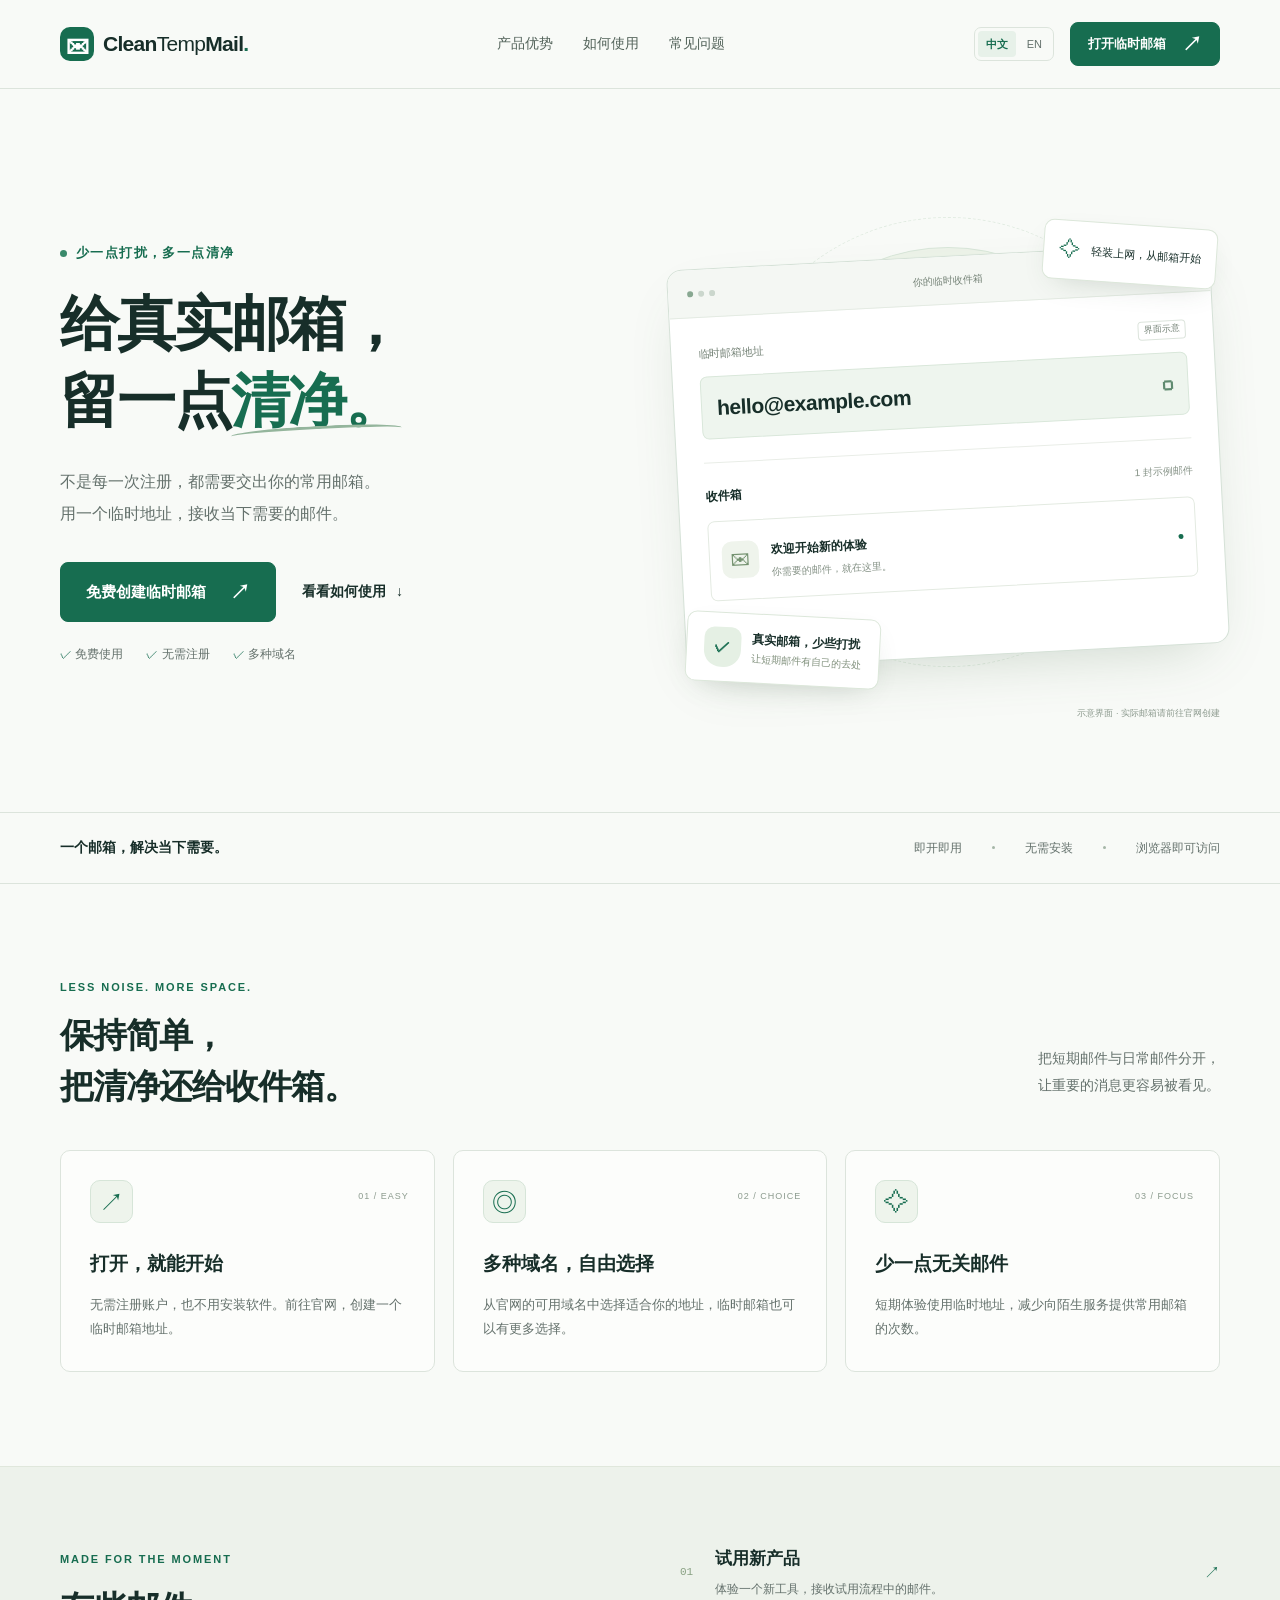
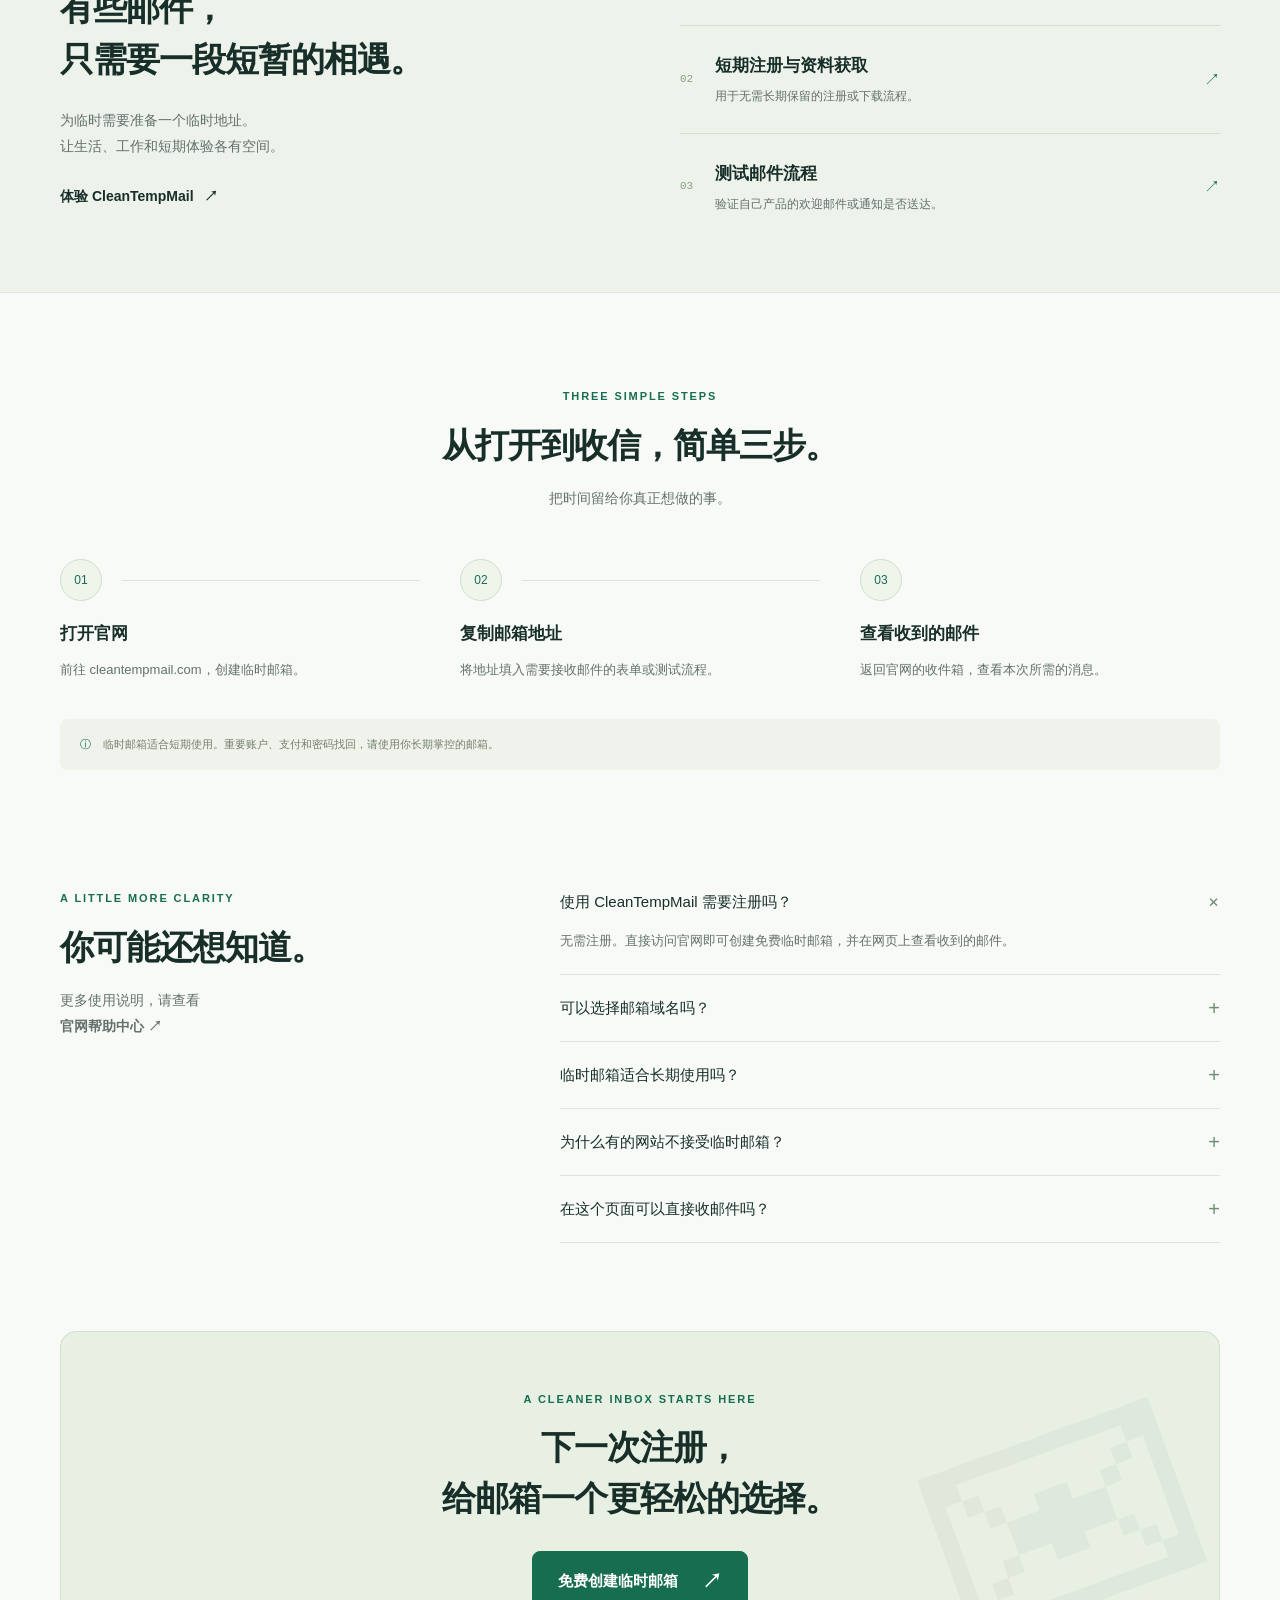
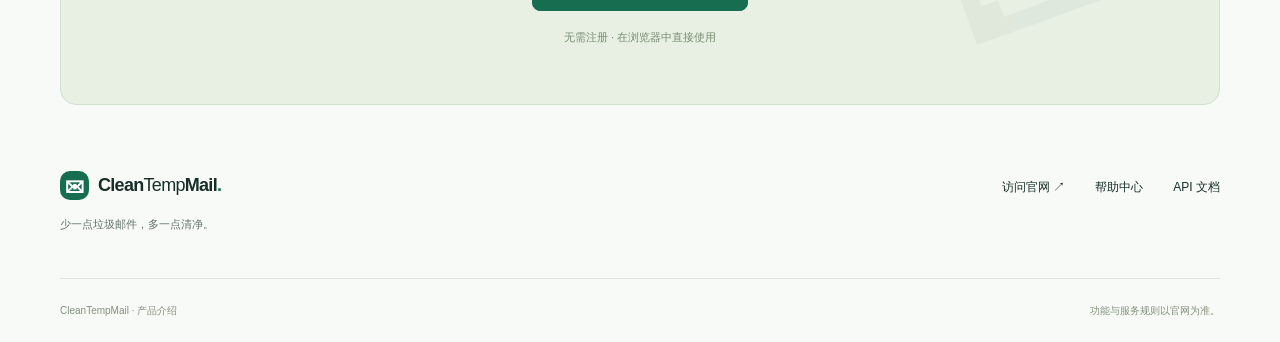
==== site/index.html @ e484abfa "Add English page and persistent Chinese-English language switch" ====
<!DOCTYPE html>
<html lang="zh-CN">
<head>
<meta charset="utf-8"><meta name="viewport" content="width=device-width,initial-scale=1">
<meta name="theme-color" content="#f8faf7">
<title>CleanTempMail — 给真实邮箱，留一点清净</title>
<meta name="description" content="用 CleanTempMail 免费创建临时邮箱，无需注册，多种域名可选。用于短期注册、产品体验与邮件测试，让真实收件箱少一些打扰。">
<meta property="og:type" content="website"><meta property="og:locale" content="zh_CN"><meta property="og:title" content="CleanTempMail — 给真实邮箱，留一点清净"><meta property="og:description" content="免费临时邮箱，无需注册。少一点垃圾邮件，多一点清净。">
<link rel="icon" href="./assets/favicon.svg" type="image/svg+xml"><link rel="stylesheet" href="./assets/style.css">
<link rel="canonical" href="https://chatgptorguk.github.io/cleantempmail-pages/">
<link rel="alternate" hreflang="zh-CN" href="https://chatgptorguk.github.io/cleantempmail-pages/"><link rel="alternate" hreflang="en" href="https://chatgptorguk.github.io/cleantempmail-pages/en/"><link rel="alternate" hreflang="x-default" href="https://chatgptorguk.github.io/cleantempmail-pages/">
<meta property="og:url" content="https://chatgptorguk.github.io/cleantempmail-pages/">
<script src="./assets/language.js"></script>
</head>
<body>
<a class="skip" href="#main">跳到主要内容</a>
<header class="header"><div class="wrap nav"><a class="brand" href="#" aria-label="CleanTempMail 首页"><span class="brand-icon" aria-hidden="true">✉</span>Clean<span>Temp</span>Mail<span class="brand-dot">.</span></a><nav aria-label="主导航"><a href="#features">产品优势</a><a href="#how">如何使用</a><a href="#faq">常见问题</a></nav><div class="nav-actions"><div class="language-switch" role="group" aria-label="选择语言"><a href="./?lang=zh" lang="zh-CN" hreflang="zh-CN" aria-current="page">中文</a><a href="./en/?lang=en" lang="en" hreflang="en">EN</a></div><a class="button small" href="https://cleantempmail.com/">打开临时邮箱 <span aria-hidden="true">↗</span></a></div></div></header>
<main id="main">
<section class="hero wrap"><div class="hero-copy"><div class="eyebrow"><span class="status-dot"></span> 少一点打扰，多一点清净</div><h1>给真实邮箱，<br>留一点<span class="accent">清净。</span></h1><p class="lead">不是每一次注册，都需要交出你的常用邮箱。<br class="desktop">用一个临时地址，接收当下需要的邮件。</p><div class="hero-actions"><a class="button" href="https://cleantempmail.com/">免费创建临时邮箱 <span aria-hidden="true">↗</span></a><a class="text-link" href="#how">看看如何使用 <span aria-hidden="true">↓</span></a></div><div class="hero-checks"><span>✓ 免费使用</span><span>✓ 无需注册</span><span>✓ 多种域名</span></div></div>
<div class="hero-art"><div class="orbit orbit-one"></div><div class="orbit orbit-two"></div><div class="floating-pill top-pill"><span aria-hidden="true">✧</span> 轻装上网，从邮箱开始</div><div class="mail-card"><div class="mock-top"><span class="window-dots"><i></i><i></i><i></i></span><span>你的临时收件箱</span><span aria-hidden="true">↗</span></div><div class="mock-body"><div class="mock-label">临时邮箱地址 <span>界面示意</span></div><div class="mock-address">hello@example.com <span aria-hidden="true">▢</span></div><div class="mock-divider"></div><div class="inbox-title">收件箱 <span>1 封示例邮件</span></div><div class="message"><div class="message-icon" aria-hidden="true">✉</div><div><strong>欢迎开始新的体验</strong><p>你需要的邮件，就在这里。</p></div><span class="message-dot"></span></div><div class="mock-bottom"><span class="status-dot"></span> 简单、清爽，随用随开</div></div></div><div class="floating-pill bottom-pill"><span class="shield" aria-hidden="true">✓</span><div><strong>真实邮箱，少些打扰</strong><small>让短期邮件有自己的去处</small></div></div><div class="art-caption">示意界面 · 实际邮箱请前往官网创建</div></div></section>
<div class="benefit-strip"><div class="wrap"><span>一个邮箱，解决当下需要。</span><div><span>即开即用</span><i></i><span>无需安装</span><i></i><span>浏览器即可访问</span></div></div></div>
<section id="features" class="section wrap"><div class="section-heading"><div><div class="eyebrow">LESS NOISE. MORE SPACE.</div><h2>保持简单，<br>把清净还给收件箱。</h2></div><p>把短期邮件与日常邮件分开，<br>让重要的消息更容易被看见。</p></div><div class="features"><article class="feature"><span class="feature-icon" aria-hidden="true">↗</span><span class="card-number">01 / EASY</span><h3>打开，就能开始</h3><p>无需注册账户，也不用安装软件。前往官网，创建一个临时邮箱地址。</p></article><article class="feature"><span class="feature-icon" aria-hidden="true">◎</span><span class="card-number">02 / CHOICE</span><h3>多种域名，自由选择</h3><p>从官网的可用域名中选择适合你的地址，临时邮箱也可以有更多选择。</p></article><article class="feature"><span class="feature-icon" aria-hidden="true">✧</span><span class="card-number">03 / FOCUS</span><h3>少一点无关邮件</h3><p>短期体验使用临时地址，减少向陌生服务提供常用邮箱的次数。</p></article></div></section>
<section class="use-section"><div class="wrap use-grid"><div><div class="eyebrow">MADE FOR THE MOMENT</div><h2>有些邮件，<br>只需要一段短暂的相遇。</h2><p class="section-description">为临时需要准备一个临时地址。<br>让生活、工作和短期体验各有空间。</p><a class="text-link" href="https://cleantempmail.com/">体验 CleanTempMail <span aria-hidden="true">↗</span></a></div><div class="use-list"><article><span class="use-number">01</span><div><h3>试用新产品</h3><p>体验一个新工具，接收试用流程中的邮件。</p></div><span aria-hidden="true">↗</span></article><article><span class="use-number">02</span><div><h3>短期注册与资料获取</h3><p>用于无需长期保留的注册或下载流程。</p></div><span aria-hidden="true">↗</span></article><article><span class="use-number">03</span><div><h3>测试邮件流程</h3><p>验证自己产品的欢迎邮件或通知是否送达。</p></div><span aria-hidden="true">↗</span></article></div></div></section>
<section id="how" class="section wrap"><div class="center-heading"><div class="eyebrow">THREE SIMPLE STEPS</div><h2>从打开到收信，简单三步。</h2><p>把时间留给你真正想做的事。</p></div><div class="steps"><article><div class="step-top"><span>01</span><div></div></div><h3>打开官网</h3><p>前往 cleantempmail.com，创建临时邮箱。</p></article><article><div class="step-top"><span>02</span><div></div></div><h3>复制邮箱地址</h3><p>将地址填入需要接收邮件的表单或测试流程。</p></article><article><div class="step-top"><span>03</span></div><h3>查看收到的邮件</h3><p>返回官网的收件箱，查看本次所需的消息。</p></article></div><div class="usage-note"><span aria-hidden="true">ⓘ</span> 临时邮箱适合短期使用。重要账户、支付和密码找回，请使用你长期掌控的邮箱。</div></section>
<section id="faq" class="faq-section wrap"><div><div class="eyebrow">A LITTLE MORE CLARITY</div><h2>你可能还想知道。</h2><p>更多使用说明，请查看<br><a class="text-link" href="https://cleantempmail.com/help">官网帮助中心 ↗</a></p></div><div class="faq-list"><details open><summary>使用 CleanTempMail 需要注册吗？<span aria-hidden="true">+</span></summary><p>无需注册。直接访问官网即可创建免费临时邮箱，并在网页上查看收到的邮件。</p></details><details><summary>可以选择邮箱域名吗？<span aria-hidden="true">+</span></summary><p>可以。官网提供多种可用域名供选择；具体域名及可用情况以官网实时显示为准。</p></details><details><summary>临时邮箱适合长期使用吗？<span aria-hidden="true">+</span></summary><p>建议用于短期体验与测试。对于长期账户、重要资料和密码找回，使用你长期掌控的个人邮箱更合适。</p></details><details><summary>为什么有的网站不接受临时邮箱？<span aria-hidden="true">+</span></summary><p>不同网站有自己的邮箱验证规则，部分服务会限制临时邮箱。请遵守对方的使用规则。</p></details><details><summary>在这个页面可以直接收邮件吗？<span aria-hidden="true">+</span></summary><p>这是 CleanTempMail 的宣传页面。点击“免费创建临时邮箱”进入官网，即可使用实际的邮箱功能。</p></details></div></section>
<section class="cta wrap"><div class="cta-decoration" aria-hidden="true">✉</div><div class="eyebrow">A CLEANER INBOX STARTS HERE</div><h2>下一次注册，<br>给邮箱一个更轻松的选择。</h2><a class="button" href="https://cleantempmail.com/">免费创建临时邮箱 <span aria-hidden="true">↗</span></a><p>无需注册 · 在浏览器中直接使用</p></section>
</main>
<footer class="wrap footer"><div><a class="brand" href="https://cleantempmail.com/"><span class="brand-icon" aria-hidden="true">✉</span>Clean<span>Temp</span>Mail<span class="brand-dot">.</span></a><p>少一点垃圾邮件，多一点清净。</p></div><div class="footer-links"><a href="https://cleantempmail.com/">访问官网 ↗</a><a href="https://cleantempmail.com/help">帮助中心</a><a href="https://cleantempmail.com/api">API 文档</a></div><div class="footer-bottom"><span>CleanTempMail · 产品介绍</span><span>功能与服务规则以官网为准。</span></div></footer>
</body></html>
---- site/assets/style.css ----
@charset "UTF-8";
:root{--bg:#f8faf7;--ink:#172e29;--muted:#64716c;--green:#176d50;--mint:#e7f1e9;--line:#dce4dc}*{box-sizing:border-box}html{scroll-behavior:smooth;scroll-padding-top:100px}body{margin:0;background:var(--bg);color:var(--ink);font-family:Inter,-apple-system,BlinkMacSystemFont,"Segoe UI","PingFang SC","Microsoft YaHei",sans-serif;line-height:1.7;-webkit-font-smoothing:antialiased}a{color:inherit;text-decoration:none}button,a,summary{-webkit-tap-highlight-color:transparent}a:focus-visible,summary:focus-visible{outline:3px solid #378662;outline-offset:5px}a:hover{color:var(--green)}.wrap{width:min(1160px,calc(100% - 96px));margin-inline:auto}.header{position:sticky;top:0;z-index:10;background:rgba(248,250,247,.94);border-bottom:1px solid var(--line);backdrop-filter:blur(16px)}.nav{height:88px;display:flex;align-items:center;justify-content:space-between;gap:28px}.brand{display:inline-flex;align-items:center;font-size:21px;font-weight:750;letter-spacing:-.7px;white-space:nowrap}.brand>span:not(.brand-icon):not(.brand-dot){font-weight:450}.brand-icon{width:34px;height:34px;background:var(--green);color:white;border-radius:10px;display:grid;place-items:center;margin-right:9px;font-size:23px}.brand-dot{color:var(--green)}nav{display:flex;gap:30px;font-size:14px}nav a{color:#53635a}.button{display:inline-flex;align-items:center;justify-content:center;gap:24px;border:1px solid var(--green);background:var(--green);color:white;padding:16px 25px;border-radius:8px;font-size:15px;font-weight:600;transition:transform .2s,background .2s}.button:hover{color:white;background:#10563e;transform:translateY(-2px)}.button span{font-size:20px;line-height:1}.button.small{padding:10px 17px;font-size:13px;gap:16px}.hero{display:grid;grid-template-columns:1.05fr 1fr;align-items:center;gap:45px;padding-block:100px 95px}.eyebrow{font-size:11px;letter-spacing:1.9px;font-weight:650;color:var(--green);display:flex;align-items:center;gap:9px}.hero .eyebrow{font-size:13px;letter-spacing:1.4px}.status-dot{display:inline-block;width:7px;height:7px;background:#39896a;border-radius:50%;flex-shrink:0}.hero h1{font-size:clamp(43px,4.6vw,62px);line-height:1.3;letter-spacing:-2px;font-weight:750;margin:22px 0}.accent{color:var(--green);position:relative}.accent:after{content:"";position:absolute;left:0;right:0;bottom:-5px;height:9px;border-top:3px solid #94b59c;border-radius:50%;transform:rotate(-3deg)}.lead{font-size:16px;color:var(--muted);line-height:2;margin:27px 0 32px}.hero-actions{display:flex;align-items:center;gap:26px}.text-link{font-size:14px;font-weight:600;display:inline-flex;align-items:center;gap:10px}.hero-checks{display:flex;gap:23px;color:var(--muted);font-size:12px;margin-top:22px}.hero-checks span::first-letter{color:var(--green)}.hero-art{position:relative;padding:67px 0 60px;isolation:isolate;min-width:0}.orbit{position:absolute;width:390px;height:390px;max-width:100%;left:50%;top:48%;border:1px solid #d8e6d9;border-radius:50%;transform:translate(-50%,-50%);z-index:-1;background:#edf3e9}.orbit-two{width:450px;height:450px;background:transparent;border-style:dashed;opacity:.7}.mail-card{position:relative;background:#fff;border:1px solid #d5e1d7;border-radius:15px;box-shadow:0 23px 60px -25px #48694944;transform:rotate(-3deg);overflow:hidden}.mock-top{display:flex;align-items:center;justify-content:space-between;background:#f4f7f3;padding:15px 19px;font-size:10px;color:#758377;border-bottom:1px solid #e4ebe3}.window-dots{display:flex;gap:5px}.window-dots i{width:6px;height:6px;border-radius:50%;background:#cbd7cd}.window-dots i:first-child{background:#88a891}.mock-body{padding:27px}.mock-label{font-size:11px;color:#758377;display:flex;justify-content:space-between}.mock-label span{font-size:9px;border:1px solid var(--line);border-radius:4px;padding-inline:5px}.mock-address{font-size:21px;font-weight:600;letter-spacing:-.5px;margin-top:13px;background:#eef5ee;border:1px solid #d9e7da;padding:13px 15px;border-radius:7px;display:flex;justify-content:space-between;gap:10px}.mock-address span{color:#5f8a6f}.mock-divider{height:1px;background:#e9ede7;margin:23px 0}.inbox-title{display:flex;justify-content:space-between;font-size:12px;font-weight:650}.inbox-title span{color:#849185;font-size:10px;font-weight:400}.message{display:flex;align-items:center;gap:12px;border:1px solid #e3eae1;border-radius:7px;padding:15px 12px;margin-top:14px}.message-icon{display:grid;place-items:center;background:#eff4ec;width:37px;height:37px;border-radius:10px;color:#749270;font-size:19px}.message strong{font-size:12px}.message p{font-size:10px;color:#849185;margin:2px 0}.message-dot{width:5px;height:5px;background:var(--green);border-radius:50%;margin-left:auto}.mock-bottom{font-size:10px;color:#7f8e7e;display:flex;align-items:center;gap:7px;margin-top:23px}.mock-bottom .status-dot{width:5px;height:5px}.floating-pill{position:absolute;z-index:2;display:flex;align-items:center;gap:11px;background:#fff;border:1px solid #dce7da;border-radius:10px;box-shadow:0 10px 30px -14px #364e3c40}.top-pill{top:35px;right:3px;padding:11px 15px;font-size:11px;transform:rotate(4deg)}.top-pill>span{color:var(--green);font-size:21px}.bottom-pill{bottom:32px;left:10px;padding:14px 17px;transform:rotate(3deg)}.shield{display:grid;place-items:center;width:37px;height:40px;border-radius:10px 10px 17px 17px;background:#e5f0e4;color:var(--green);font-weight:bold}.bottom-pill strong{display:block;font-size:12px}.bottom-pill small{display:block;font-size:10px;color:#81917d}.art-caption{text-align:right;font-size:9px;color:#8c9a8e;margin-top:40px;position:absolute;right:0;bottom:-4px}.benefit-strip{border-block:1px solid var(--line);padding:23px 0}.benefit-strip>.wrap,.benefit-strip .wrap>div{display:flex;align-items:center;justify-content:space-between;gap:30px}.benefit-strip .wrap>span{font-size:14px;font-weight:600}.benefit-strip .wrap>div{font-size:12px;color:var(--muted)}.benefit-strip i{width:3px;height:3px;border-radius:50%;background:#a5b6a7}.section{padding-block:94px}.section-heading{display:flex;justify-content:space-between;align-items:end;margin-bottom:38px}h2{font-size:34px;line-height:1.5;letter-spacing:-1px;margin:14px 0 0;font-weight:650}.section-heading>p,.section-description,.center-heading>p,.faq-section>div>p{font-size:14px;color:var(--muted);line-height:1.9}.features{display:grid;grid-template-columns:repeat(3,1fr);gap:18px}.feature{border:1px solid var(--line);border-radius:10px;padding:29px;position:relative;background:#fcfdfb}.feature-icon{display:grid;place-items:center;border:1px solid #d6e5d8;background:#eef4ec;color:var(--green);width:43px;height:43px;font-size:25px;border-radius:10px}.card-number{position:absolute;right:25px;top:38px;font-size:9px;letter-spacing:1px;color:#8c9b8e}.feature h3{font-size:19px;font-weight:600;margin:25px 0 12px}.feature p{font-size:13px;line-height:1.9;color:var(--muted);margin:0}.use-section{background:#edf2eb;border-block:1px solid #e0e7dc;padding-block:78px}.use-grid{display:grid;grid-template-columns:1fr 1fr;gap:80px;align-items:center}.section-description{margin:22px 0}.use-list article{display:flex;gap:22px;align-items:center;border-bottom:1px solid #d5dfd3;padding:26px 0}.use-list article:first-child{padding-top:0}.use-list article:last-child{border-bottom:0;padding-bottom:0}.use-number{font-size:11px;color:#89a183;font-family:monospace}.use-list h3{font-size:17px;font-weight:600;margin:0 0 5px}.use-list p{font-size:12px;color:var(--muted);margin:0}.use-list article>span:last-child{margin-left:auto;color:var(--green)}.center-heading{text-align:center}.center-heading .eyebrow{justify-content:center}.steps{display:grid;grid-template-columns:repeat(3,1fr);gap:40px;margin-top:48px}.step-top{display:flex;align-items:center;gap:20px}.step-top span{width:42px;height:42px;border:1px solid #cfdfcf;border-radius:50%;display:grid;place-items:center;font-size:12px;background:#eff5eb;color:var(--green)}.step-top div{height:1px;background:#dce4d7;flex:1}.steps h3{font-size:17px;font-weight:600;margin:19px 0 10px}.steps p{font-size:13px;color:var(--muted);margin:0}.usage-note{display:flex;align-items:start;gap:12px;padding:16px 20px;background:#f0f3eb;border-radius:7px;color:#737f6e;font-size:11px;margin-top:38px}.usage-note>span{color:var(--green)}.faq-section{display:grid;grid-template-columns:1fr 1.5fr;gap:60px;padding-block:25px 88px}.faq-list details{border-bottom:1px solid var(--line);padding:20px 0}.faq-list details:first-child{padding-top:0}.faq-list summary{display:flex;justify-content:space-between;gap:20px;list-style:none;cursor:pointer;font-size:15px;font-weight:500}.faq-list summary::-webkit-details-marker{display:none}.faq-list summary span{color:#6f8e75;font-size:20px;line-height:1.3;transition:transform .2s}.faq-list details[open] summary span{transform:rotate(45deg)}.faq-list details p{color:var(--muted);font-size:13px;margin:14px 25px 0 0;line-height:1.9}.cta{position:relative;overflow:hidden;border:1px solid #d2e0cf;border-radius:16px;background:#e8f0e3;text-align:center;padding:58px 30px}.cta>.eyebrow{justify-content:center;position:relative}.cta h2{font-size:34px;position:relative;margin-bottom:27px}.cta .button{position:relative}.cta>p{font-size:11px;color:#788c73;margin:17px 0 0}.cta-decoration{position:absolute;font-size:280px;line-height:1;opacity:.035;right:20px;top:40px;transform:rotate(-20deg)}.footer{display:flex;flex-wrap:wrap;justify-content:space-between;align-items:start;padding-top:65px;gap:30px}.footer .brand{font-size:18px}.footer .brand-icon{width:29px;height:29px;font-size:19px}.footer p{font-size:11px;color:var(--muted);margin:14px 0}.footer-links{display:flex;gap:30px;font-size:12px;padding-top:7px}.footer-bottom{flex-basis:100%;border-top:1px solid var(--line);display:flex;justify-content:space-between;padding-block:23px;font-size:10px;color:#84907f}.skip{position:fixed;top:-80px;left:15px;background:white;padding:12px;z-index:100}.skip:focus{top:10px}
@media(min-width:1500px){.hero{padding-block:120px}}@media(max-width:1000px){.wrap{width:calc(100% - 64px)}nav{gap:18px}.nav{gap:15px}.brand{font-size:18px}.hero{gap:26px;padding-block:70px}.hero h1{font-size:46px}.lead{font-size:14px}.hero-actions{gap:17px}.hero-actions .button{padding:14px 16px;gap:12px}.hero-actions .text-link{font-size:12px}.mock-body{padding:21px}.mock-address{font-size:17px}.top-pill{font-size:10px}.feature{padding:23px}.card-number{font-size:8px;right:16px}.use-grid{gap:40px}h2{font-size:30px}.benefit-strip .wrap>div{gap:18px}}
@media(max-width:760px){.wrap{width:calc(100% - 40px)}.nav{height:72px}.nav nav{display:none}.button.small{font-size:11px;padding:9px 12px;gap:8px}.brand{font-size:17px}.brand-icon{width:29px;height:29px;font-size:20px;margin-right:6px}.hero{grid-template-columns:1fr;padding-block:53px 40px;gap:25px}.hero h1{font-size:47px;letter-spacing:-1.5px;margin-top:20px}.lead{font-size:14px}.hero .eyebrow{font-size:11px}.hero-actions{gap:22px}.hero-actions .button{font-size:13px;padding:14px 19px;gap:18px}.hero-checks{font-size:11px;gap:20px}.hero-art{width:min(440px,100%);margin-inline:auto;padding:53px 8px 70px}.mock-body{padding:24px}.mock-address{font-size:20px}.orbit{width:320px;height:320px}.orbit-two{width:360px;height:360px}.top-pill{top:24px;right:8px}.bottom-pill{bottom:34px;left:8px}.art-caption{bottom:3px;right:10px}.benefit-strip{padding:19px 0}.benefit-strip>.wrap{flex-direction:column;gap:8px;align-items:start}.benefit-strip .wrap>span{font-size:12px}.benefit-strip .wrap>div{font-size:10px;gap:20px}.section{padding-block:60px}.section-heading{display:block;margin-bottom:26px}h2{font-size:28px}.section-heading>p{font-size:13px;margin-top:17px}.features{grid-template-columns:1fr;gap:13px}.feature{padding:25px}.feature h3{margin-top:19px;font-size:18px}.feature p{max-width:430px}.card-number{right:25px;top:38px}.use-section{padding-block:55px}.use-grid{grid-template-columns:1fr;gap:36px}.section-description{font-size:13px}.use-list article{padding:22px 0}.center-heading{text-align:left}.center-heading .eyebrow{justify-content:start}.center-heading>p{font-size:13px}.steps{grid-template-columns:1fr;gap:25px;margin-top:32px}.steps article{position:relative;padding-left:62px;min-height:70px}.step-top{position:absolute;left:0;top:0}.step-top div{display:none}.steps h3{margin:0 0 7px}.steps p{font-size:12px}.usage-note{padding:14px;font-size:10px;margin-top:26px}.faq-section{grid-template-columns:1fr;gap:28px;padding-block:10px 55px}.faq-section>div>p{font-size:13px}.faq-list summary{font-size:14px}.cta{padding:42px 18px;border-radius:12px}.cta h2{font-size:27px}.cta .eyebrow{font-size:9px;letter-spacing:1.3px}.cta .button{font-size:13px}.footer{padding-top:44px;gap:24px}.footer-links{gap:22px;font-size:11px}.footer-bottom{font-size:9px;padding-block:19px;gap:12px}.desktop{display:none}}
@media(prefers-reduced-motion:reduce){html{scroll-behavior:auto}*{transition:none!important}}

/* Bilingual navigation and English typography. */
.nav-actions{display:flex;align-items:center;gap:16px}.language-switch{display:inline-flex;gap:3px;border:1px solid var(--line);border-radius:7px;padding:3px;white-space:nowrap}.language-switch a{padding:4px 8px;font-size:11px;border-radius:4px;color:var(--muted)}.language-switch a[aria-current="page"]{background:var(--mint);color:var(--green);font-weight:650}.language-switch a:hover{background:var(--mint)}
html[lang="en"] .hero h1{font-size:clamp(42px,4.5vw,62px);line-height:1.15}html[lang="en"] h2{line-height:1.3}html[lang="en"] .hero-checks{gap:15px}html[lang="en"] .hero .eyebrow{letter-spacing:1px}html[lang="en"] .hero-actions{gap:19px}html[lang="en"] .hero-actions .button{gap:16px;padding-inline:20px}html[lang="en"] .feature h3{font-size:18px}html[lang="en"] .lead .desktop,html[lang="en"] .section-heading>p br{display:none}
@media(max-width:1100px) and (min-width:761px){.nav nav{gap:16px;font-size:12px}.nav-actions{gap:9px}.nav{gap:14px}html[lang="en"] .hero-actions{flex-wrap:wrap}html[lang="en"] .hero-checks{flex-wrap:wrap}}
@media(max-width:760px){.nav-actions{gap:8px}.language-switch a{padding:3px 6px;font-size:10px}html[lang="en"] .hero h1{font-size:47px}html[lang="en"] .hero-actions{flex-wrap:wrap;gap:15px}html[lang="en"] .hero-checks{flex-wrap:wrap;gap:12px}html[lang="en"] .benefit-strip .wrap>div{flex-wrap:wrap;gap:12px}html[lang="en"] .footer-bottom{flex-wrap:wrap}html[lang="en"] .cta h2{font-size:25px}}
@media(max-width:440px){.nav-actions>.button.small{display:none}.hero h1{font-size:44px}html[lang="en"] .hero h1{font-size:44px}html[lang="en"] .section-heading h2,html[lang="en"] .use-grid h2{font-size:26px}}
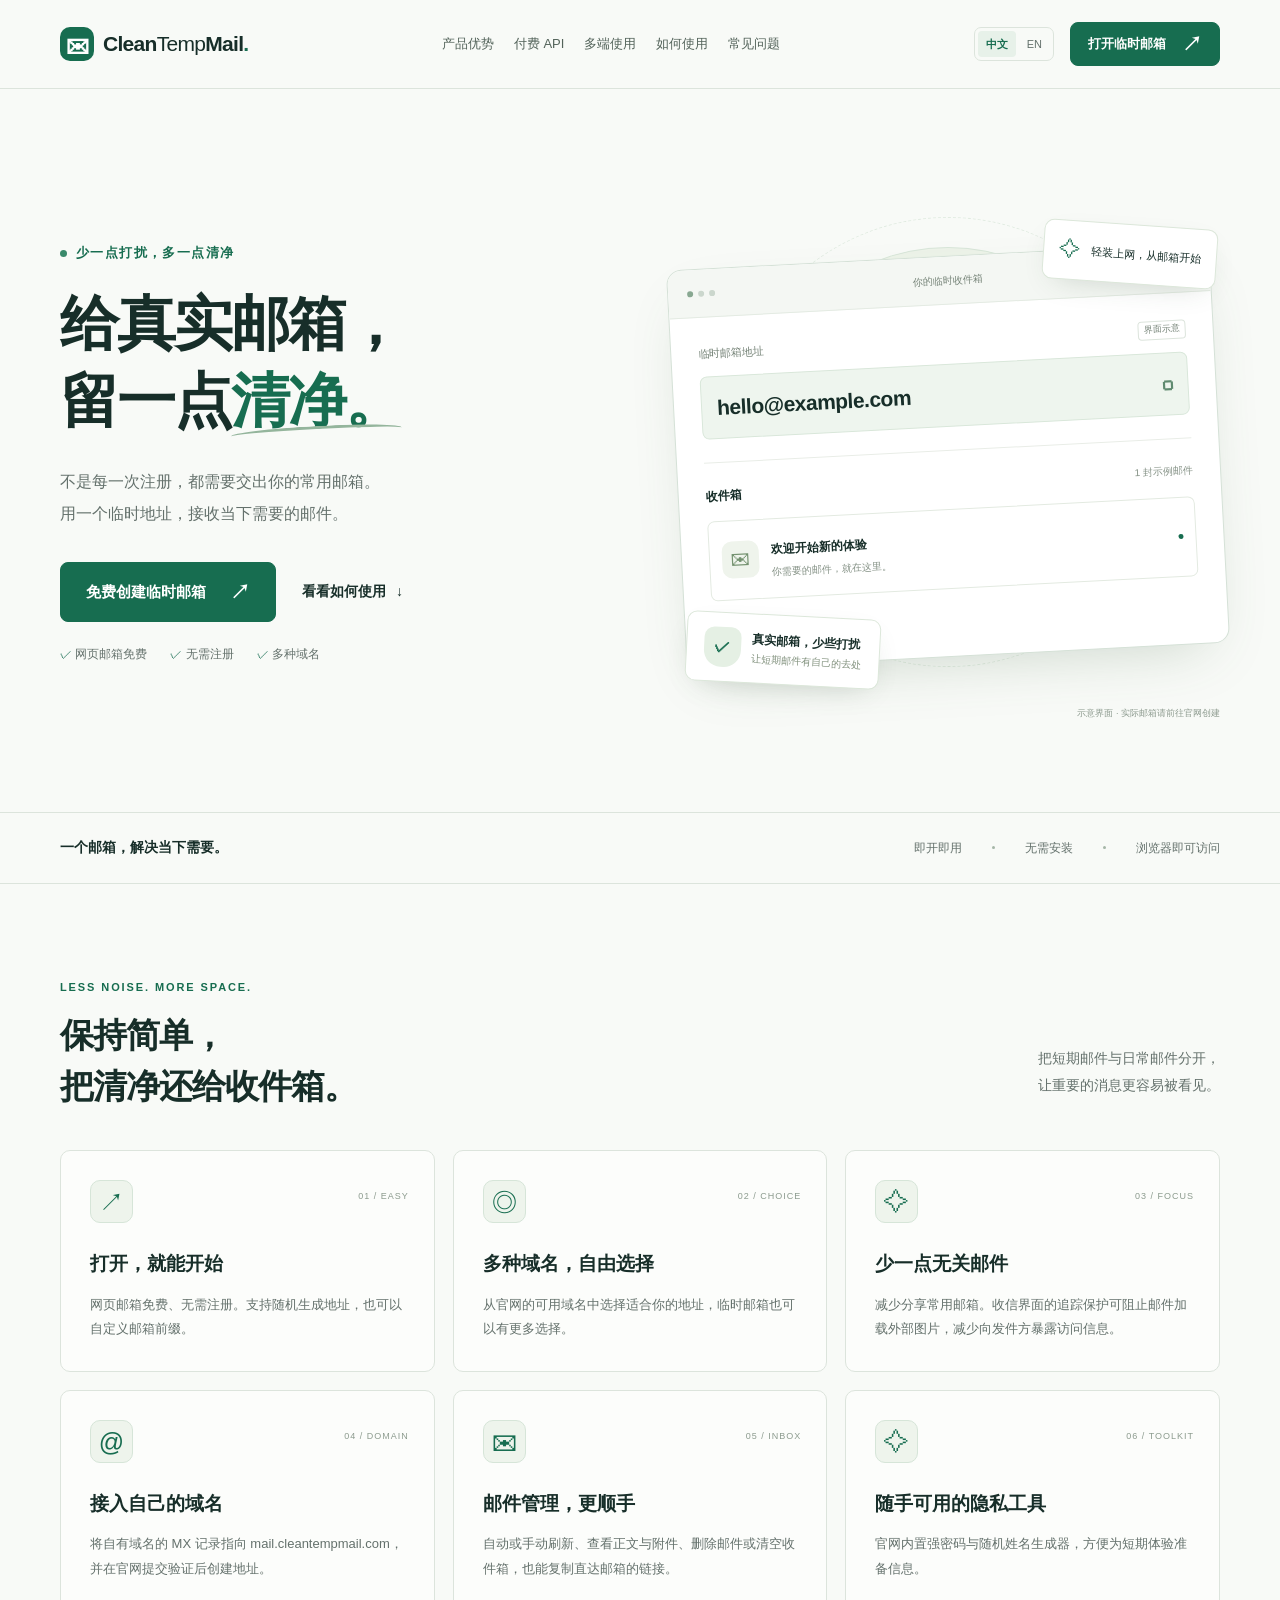
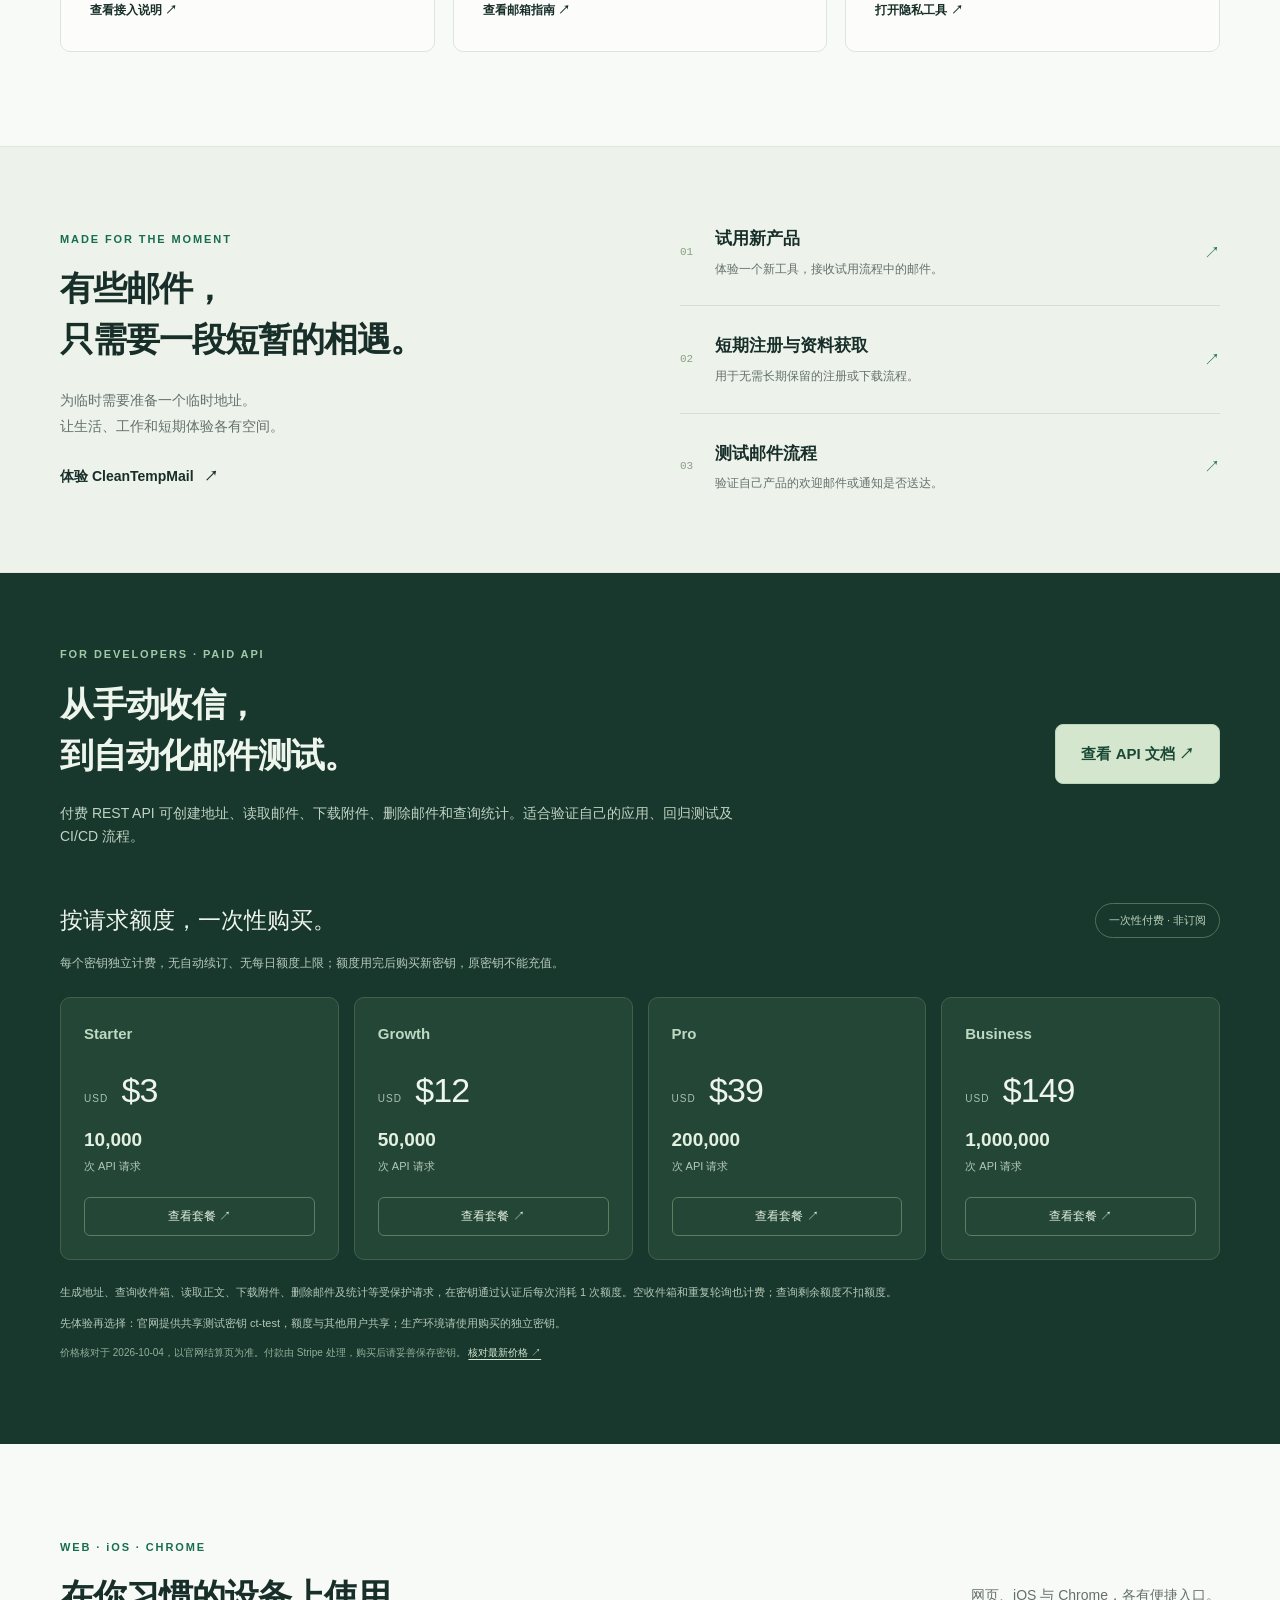
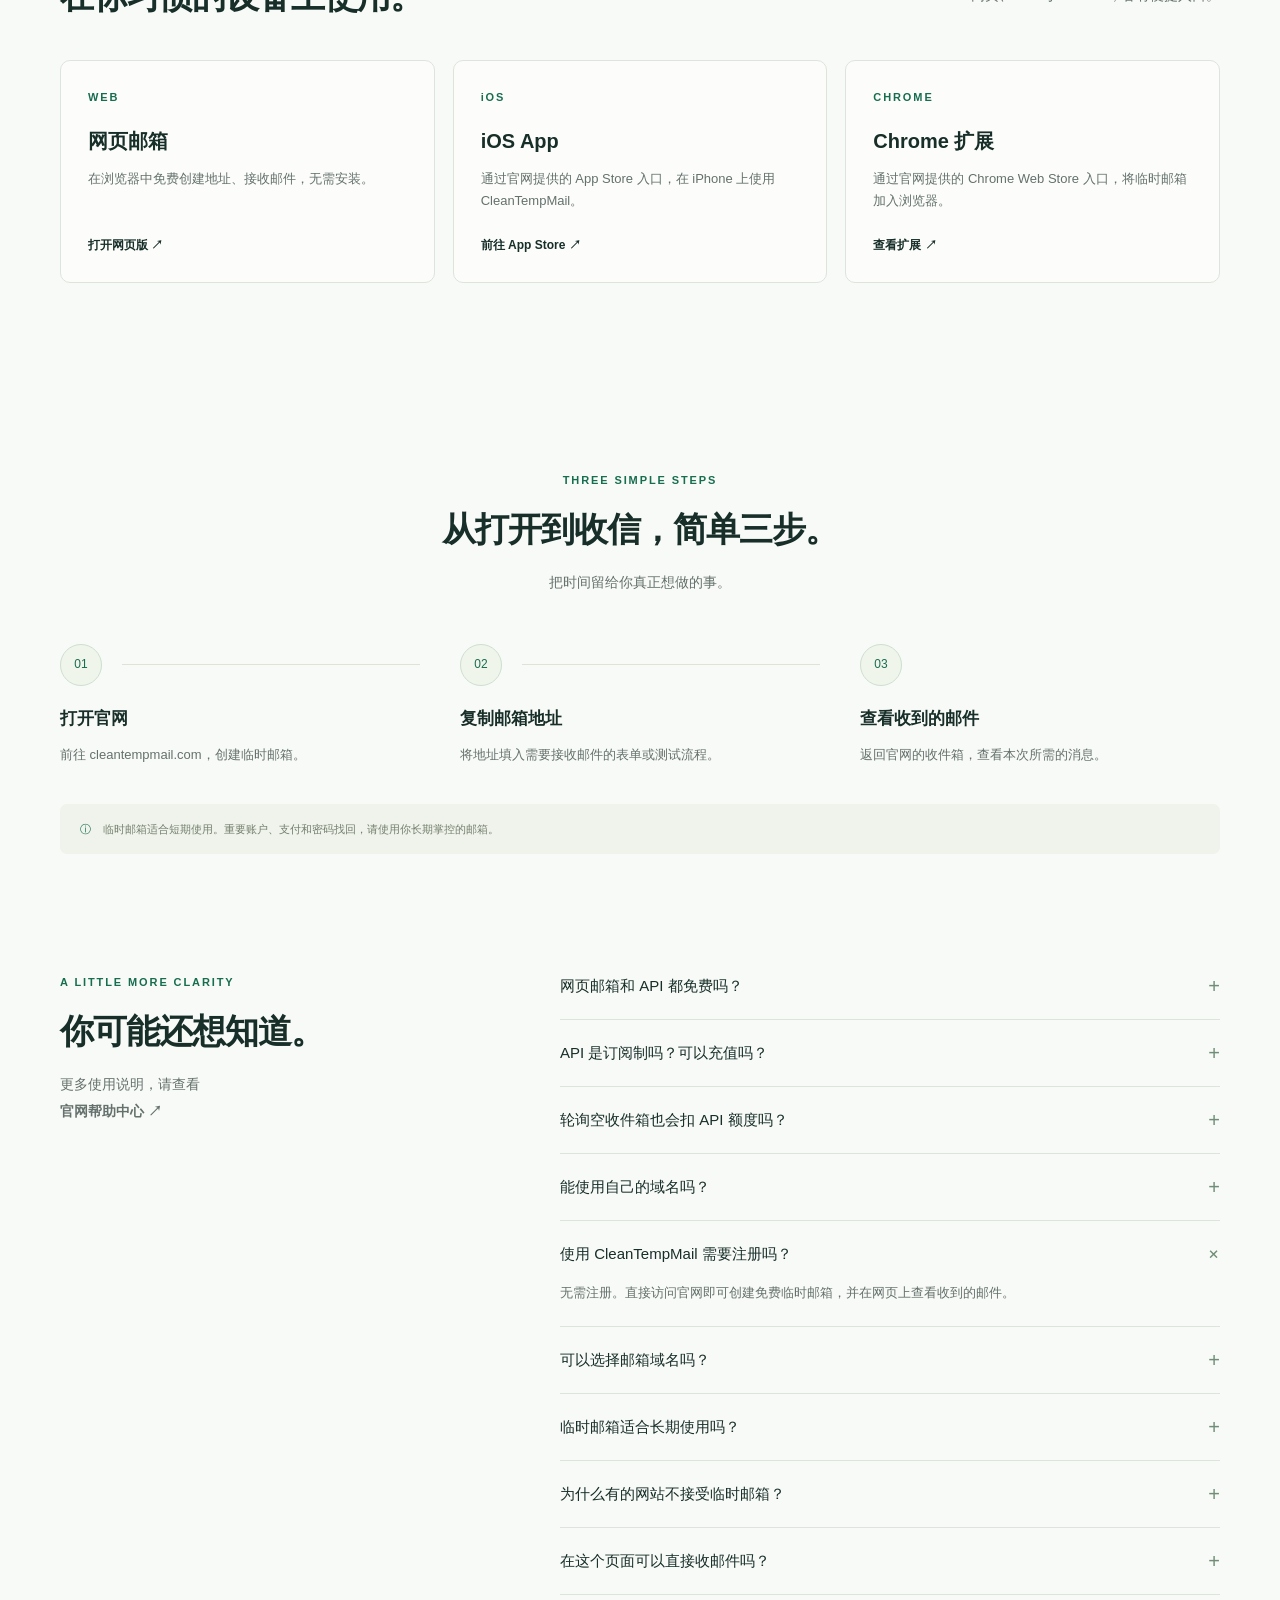
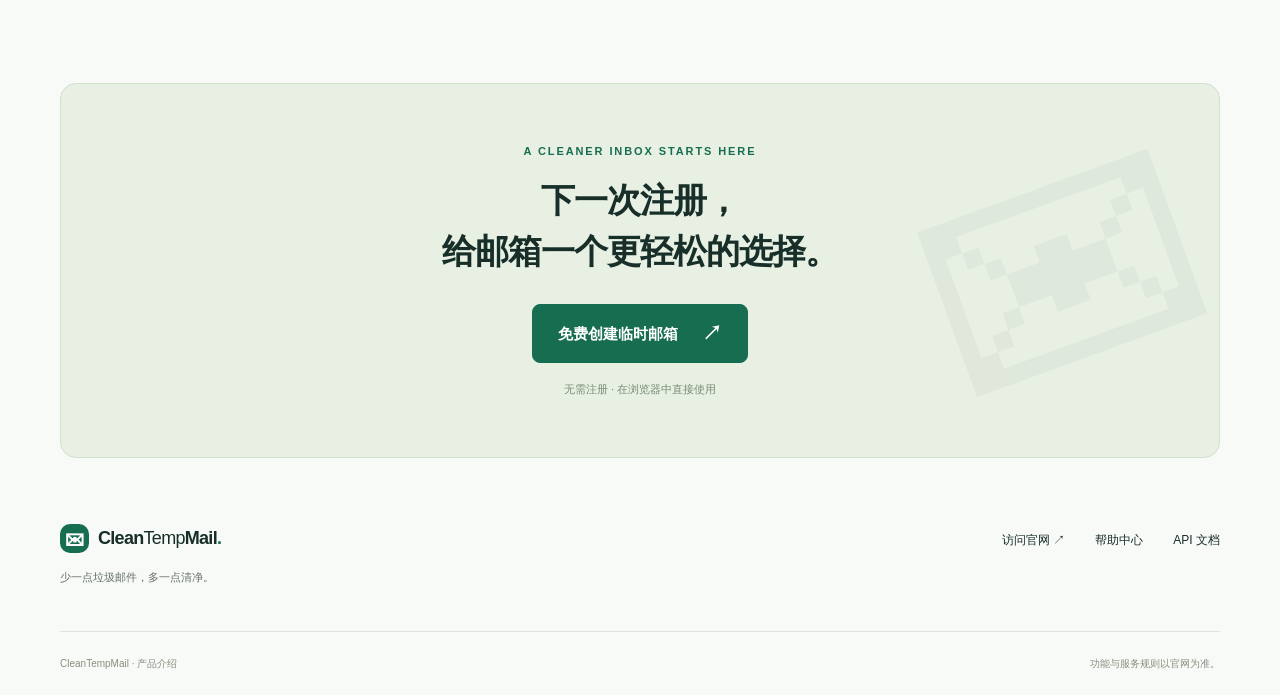
==== commit 866b4849: "Expand bilingual product overview with paid API pricing and app links" ====
--- a/site/index.html
+++ b/site/index.html
@@ -4,8 +4,8 @@
 <meta charset="utf-8"><meta name="viewport" content="width=device-width,initial-scale=1">
 <meta name="theme-color" content="#f8faf7">
 <title>CleanTempMail — 给真实邮箱，留一点清净</title>
-<meta name="description" content="用 CleanTempMail 免费创建临时邮箱，无需注册，多种域名可选。用于短期注册、产品体验与邮件测试，让真实收件箱少一些打扰。">
-<meta property="og:type" content="website"><meta property="og:locale" content="zh_CN"><meta property="og:title" content="CleanTempMail — 给真实邮箱，留一点清净"><meta property="og:description" content="免费临时邮箱，无需注册。少一点垃圾邮件，多一点清净。">
+<meta name="description" content="CleanTempMail 提供免费网页临时邮箱、付费 REST API、自有域名接入、隐私工具、iOS App 和 Chrome 扩展。了解一次性 API 请求套餐。">
+<meta property="og:type" content="website"><meta property="og:locale" content="zh_CN"><meta property="og:title" content="CleanTempMail — 给真实邮箱，留一点清净"><meta property="og:description" content="免费网页邮箱与一次性付费 API，自有域名、隐私工具及多端入口。">
 <link rel="icon" href="./assets/favicon.svg" type="image/svg+xml"><link rel="stylesheet" href="./assets/style.css">
 <link rel="canonical" href="https://chatgptorguk.github.io/cleantempmail-pages/">
 <link rel="alternate" hreflang="zh-CN" href="https://chatgptorguk.github.io/cleantempmail-pages/"><link rel="alternate" hreflang="en" href="https://chatgptorguk.github.io/cleantempmail-pages/en/"><link rel="alternate" hreflang="x-default" href="https://chatgptorguk.github.io/cleantempmail-pages/">
@@ -14,15 +14,17 @@
 </head>
 <body>
 <a class="skip" href="#main">跳到主要内容</a>
-<header class="header"><div class="wrap nav"><a class="brand" href="#" aria-label="CleanTempMail 首页"><span class="brand-icon" aria-hidden="true">✉</span>Clean<span>Temp</span>Mail<span class="brand-dot">.</span></a><nav aria-label="主导航"><a href="#features">产品优势</a><a href="#how">如何使用</a><a href="#faq">常见问题</a></nav><div class="nav-actions"><div class="language-switch" role="group" aria-label="选择语言"><a href="./?lang=zh" lang="zh-CN" hreflang="zh-CN" aria-current="page">中文</a><a href="./en/?lang=en" lang="en" hreflang="en">EN</a></div><a class="button small" href="https://cleantempmail.com/">打开临时邮箱 <span aria-hidden="true">↗</span></a></div></div></header>
+<header class="header"><div class="wrap nav"><a class="brand" href="#" aria-label="CleanTempMail 首页"><span class="brand-icon" aria-hidden="true">✉</span>Clean<span>Temp</span>Mail<span class="brand-dot">.</span></a><nav aria-label="主导航"><a href="#features">产品优势</a><a href="#api">付费 API</a><a href="#platforms">多端使用</a><a href="#how">如何使用</a><a href="#faq">常见问题</a></nav><div class="nav-actions"><div class="language-switch" role="group" aria-label="选择语言"><a href="./?lang=zh" lang="zh-CN" hreflang="zh-CN" aria-current="page">中文</a><a href="./en/?lang=en" lang="en" hreflang="en">EN</a></div><a class="button small" href="https://cleantempmail.com/">打开临时邮箱 <span aria-hidden="true">↗</span></a></div></div></header>
 <main id="main">
-<section class="hero wrap"><div class="hero-copy"><div class="eyebrow"><span class="status-dot"></span> 少一点打扰，多一点清净</div><h1>给真实邮箱，<br>留一点<span class="accent">清净。</span></h1><p class="lead">不是每一次注册，都需要交出你的常用邮箱。<br class="desktop">用一个临时地址，接收当下需要的邮件。</p><div class="hero-actions"><a class="button" href="https://cleantempmail.com/">免费创建临时邮箱 <span aria-hidden="true">↗</span></a><a class="text-link" href="#how">看看如何使用 <span aria-hidden="true">↓</span></a></div><div class="hero-checks"><span>✓ 免费使用</span><span>✓ 无需注册</span><span>✓ 多种域名</span></div></div>
+<section class="hero wrap"><div class="hero-copy"><div class="eyebrow"><span class="status-dot"></span> 少一点打扰，多一点清净</div><h1>给真实邮箱，<br>留一点<span class="accent">清净。</span></h1><p class="lead">不是每一次注册，都需要交出你的常用邮箱。<br class="desktop">用一个临时地址，接收当下需要的邮件。</p><div class="hero-actions"><a class="button" href="https://cleantempmail.com/">免费创建临时邮箱 <span aria-hidden="true">↗</span></a><a class="text-link" href="#how">看看如何使用 <span aria-hidden="true">↓</span></a></div><div class="hero-checks"><span>✓ 网页邮箱免费</span><span>✓ 无需注册</span><span>✓ 多种域名</span></div></div>
 <div class="hero-art"><div class="orbit orbit-one"></div><div class="orbit orbit-two"></div><div class="floating-pill top-pill"><span aria-hidden="true">✧</span> 轻装上网，从邮箱开始</div><div class="mail-card"><div class="mock-top"><span class="window-dots"><i></i><i></i><i></i></span><span>你的临时收件箱</span><span aria-hidden="true">↗</span></div><div class="mock-body"><div class="mock-label">临时邮箱地址 <span>界面示意</span></div><div class="mock-address">hello@example.com <span aria-hidden="true">▢</span></div><div class="mock-divider"></div><div class="inbox-title">收件箱 <span>1 封示例邮件</span></div><div class="message"><div class="message-icon" aria-hidden="true">✉</div><div><strong>欢迎开始新的体验</strong><p>你需要的邮件，就在这里。</p></div><span class="message-dot"></span></div><div class="mock-bottom"><span class="status-dot"></span> 简单、清爽，随用随开</div></div></div><div class="floating-pill bottom-pill"><span class="shield" aria-hidden="true">✓</span><div><strong>真实邮箱，少些打扰</strong><small>让短期邮件有自己的去处</small></div></div><div class="art-caption">示意界面 · 实际邮箱请前往官网创建</div></div></section>
 <div class="benefit-strip"><div class="wrap"><span>一个邮箱，解决当下需要。</span><div><span>即开即用</span><i></i><span>无需安装</span><i></i><span>浏览器即可访问</span></div></div></div>
-<section id="features" class="section wrap"><div class="section-heading"><div><div class="eyebrow">LESS NOISE. MORE SPACE.</div><h2>保持简单，<br>把清净还给收件箱。</h2></div><p>把短期邮件与日常邮件分开，<br>让重要的消息更容易被看见。</p></div><div class="features"><article class="feature"><span class="feature-icon" aria-hidden="true">↗</span><span class="card-number">01 / EASY</span><h3>打开，就能开始</h3><p>无需注册账户，也不用安装软件。前往官网，创建一个临时邮箱地址。</p></article><article class="feature"><span class="feature-icon" aria-hidden="true">◎</span><span class="card-number">02 / CHOICE</span><h3>多种域名，自由选择</h3><p>从官网的可用域名中选择适合你的地址，临时邮箱也可以有更多选择。</p></article><article class="feature"><span class="feature-icon" aria-hidden="true">✧</span><span class="card-number">03 / FOCUS</span><h3>少一点无关邮件</h3><p>短期体验使用临时地址，减少向陌生服务提供常用邮箱的次数。</p></article></div></section>
+<section id="features" class="section wrap"><div class="section-heading"><div><div class="eyebrow">LESS NOISE. MORE SPACE.</div><h2>保持简单，<br>把清净还给收件箱。</h2></div><p>把短期邮件与日常邮件分开，<br>让重要的消息更容易被看见。</p></div><div class="features"><article class="feature"><span class="feature-icon" aria-hidden="true">↗</span><span class="card-number">01 / EASY</span><h3>打开，就能开始</h3><p>网页邮箱免费、无需注册。支持随机生成地址，也可以自定义邮箱前缀。</p></article><article class="feature"><span class="feature-icon" aria-hidden="true">◎</span><span class="card-number">02 / CHOICE</span><h3>多种域名，自由选择</h3><p>从官网的可用域名中选择适合你的地址，临时邮箱也可以有更多选择。</p></article><article class="feature"><span class="feature-icon" aria-hidden="true">✧</span><span class="card-number">03 / FOCUS</span><h3>少一点无关邮件</h3><p>减少分享常用邮箱。收信界面的追踪保护可阻止邮件加载外部图片，减少向发件方暴露访问信息。</p></article><article class="feature"><span class="feature-icon" aria-hidden="true">@</span><span class="card-number">04 / DOMAIN</span><h3>接入自己的域名</h3><p>将自有域名的 MX 记录指向 mail.cleantempmail.com，并在官网提交验证后创建地址。</p><a class="text-link feature-link" href="https://cleantempmail.com/help#help-step-4">查看接入说明 ↗</a></article><article class="feature"><span class="feature-icon" aria-hidden="true">✉</span><span class="card-number">05 / INBOX</span><h3>邮件管理，更顺手</h3><p>自动或手动刷新、查看正文与附件、删除邮件或清空收件箱，也能复制直达邮箱的链接。</p><a class="text-link feature-link" href="https://cleantempmail.com/help#help-step-2">查看邮箱指南 ↗</a></article><article class="feature"><span class="feature-icon" aria-hidden="true">✧</span><span class="card-number">06 / TOOLKIT</span><h3>随手可用的隐私工具</h3><p>官网内置强密码与随机姓名生成器，方便为短期体验准备信息。</p><a class="text-link feature-link" href="https://cleantempmail.com/">打开隐私工具 ↗</a></article></div></section>
 <section class="use-section"><div class="wrap use-grid"><div><div class="eyebrow">MADE FOR THE MOMENT</div><h2>有些邮件，<br>只需要一段短暂的相遇。</h2><p class="section-description">为临时需要准备一个临时地址。<br>让生活、工作和短期体验各有空间。</p><a class="text-link" href="https://cleantempmail.com/">体验 CleanTempMail <span aria-hidden="true">↗</span></a></div><div class="use-list"><article><span class="use-number">01</span><div><h3>试用新产品</h3><p>体验一个新工具，接收试用流程中的邮件。</p></div><span aria-hidden="true">↗</span></article><article><span class="use-number">02</span><div><h3>短期注册与资料获取</h3><p>用于无需长期保留的注册或下载流程。</p></div><span aria-hidden="true">↗</span></article><article><span class="use-number">03</span><div><h3>测试邮件流程</h3><p>验证自己产品的欢迎邮件或通知是否送达。</p></div><span aria-hidden="true">↗</span></article></div></div></section>
+<section id="api" class="api-section"><div class="wrap"><div class="api-heading"><div><div class="eyebrow">FOR DEVELOPERS · PAID API</div><h2>从手动收信，<br>到自动化邮件测试。</h2><p>付费 REST API 可创建地址、读取邮件、下载附件、删除邮件和查询统计。适合验证自己的应用、回归测试及 CI/CD 流程。</p></div><a class="button" href="https://cleantempmail.com/api#api-reference">查看 API 文档 ↗</a></div><div class="pricing-heading"><h3>按请求额度，一次性购买。</h3><span class="api-badge">一次性付费 · 非订阅</span></div><p class="api-description">每个密钥独立计费，无自动续订、无每日额度上限；额度用完后购买新密钥，原密钥不能充值。</p><div class="plan-grid"><article class="plan-card"><h3>Starter</h3><div class="plan-price"><span>USD</span> $3</div><p class="plan-quota"><strong>10,000</strong> 次 API 请求</p><a class="plan-link" href="https://cleantempmail.com/api#api-plan-starter">查看套餐 ↗</a></article><article class="plan-card"><h3>Growth</h3><div class="plan-price"><span>USD</span> $12</div><p class="plan-quota"><strong>50,000</strong> 次 API 请求</p><a class="plan-link" href="https://cleantempmail.com/api#api-plan-growth">查看套餐 ↗</a></article><article class="plan-card"><h3>Pro</h3><div class="plan-price"><span>USD</span> $39</div><p class="plan-quota"><strong>200,000</strong> 次 API 请求</p><a class="plan-link" href="https://cleantempmail.com/api#api-plan-pro">查看套餐 ↗</a></article><article class="plan-card"><h3>Business</h3><div class="plan-price"><span>USD</span> $149</div><p class="plan-quota"><strong>1,000,000</strong> 次 API 请求</p><a class="plan-link" href="https://cleantempmail.com/api#api-plan-business">查看套餐 ↗</a></article></div><div class="api-notes"><p>生成地址、查询收件箱、读取正文、下载附件、删除邮件及统计等受保护请求，在密钥通过认证后每次消耗 1 次额度。空收件箱和重复轮询也计费；查询剩余额度不扣额度。</p><p>先体验再选择：官网提供共享测试密钥 ct-test，额度与其他用户共享；生产环境请使用购买的独立密钥。</p><p class="price-date">价格核对于 2026-10-04，以官网结算页为准。付款由 Stripe 处理，购买后请妥善保存密钥。 <a href="https://cleantempmail.com/api#api-plans">核对最新价格 ↗</a></p></div></div></section>
+<section id="platforms" class="section wrap"><div class="section-heading"><div><div class="eyebrow">WEB · iOS · CHROME</div><h2>在你习惯的设备上使用。</h2></div><p>网页、iOS 与 Chrome，各有便捷入口。</p></div><div class="platform-grid"><article class="platform-card"><span class="eyebrow">WEB</span><h3>网页邮箱</h3><p>在浏览器中免费创建地址、接收邮件，无需安装。</p><a class="text-link" href="https://cleantempmail.com/">打开网页版 ↗</a></article><article class="platform-card"><span class="eyebrow">iOS</span><h3>iOS App</h3><p>通过官网提供的 App Store 入口，在 iPhone 上使用 CleanTempMail。</p><a class="text-link" href="https://apps.apple.com/app/cleantempmail/id6804115132">前往 App Store ↗</a></article><article class="platform-card"><span class="eyebrow">CHROME</span><h3>Chrome 扩展</h3><p>通过官网提供的 Chrome Web Store 入口，将临时邮箱加入浏览器。</p><a class="text-link" href="https://chrome.google.com/webstore/detail/ckdnbgkaiffdkkgfplbbicegcbakimdg">查看扩展 ↗</a></article></div></section>
 <section id="how" class="section wrap"><div class="center-heading"><div class="eyebrow">THREE SIMPLE STEPS</div><h2>从打开到收信，简单三步。</h2><p>把时间留给你真正想做的事。</p></div><div class="steps"><article><div class="step-top"><span>01</span><div></div></div><h3>打开官网</h3><p>前往 cleantempmail.com，创建临时邮箱。</p></article><article><div class="step-top"><span>02</span><div></div></div><h3>复制邮箱地址</h3><p>将地址填入需要接收邮件的表单或测试流程。</p></article><article><div class="step-top"><span>03</span></div><h3>查看收到的邮件</h3><p>返回官网的收件箱，查看本次所需的消息。</p></article></div><div class="usage-note"><span aria-hidden="true">ⓘ</span> 临时邮箱适合短期使用。重要账户、支付和密码找回，请使用你长期掌控的邮箱。</div></section>
-<section id="faq" class="faq-section wrap"><div><div class="eyebrow">A LITTLE MORE CLARITY</div><h2>你可能还想知道。</h2><p>更多使用说明，请查看<br><a class="text-link" href="https://cleantempmail.com/help">官网帮助中心 ↗</a></p></div><div class="faq-list"><details open><summary>使用 CleanTempMail 需要注册吗？<span aria-hidden="true">+</span></summary><p>无需注册。直接访问官网即可创建免费临时邮箱，并在网页上查看收到的邮件。</p></details><details><summary>可以选择邮箱域名吗？<span aria-hidden="true">+</span></summary><p>可以。官网提供多种可用域名供选择；具体域名及可用情况以官网实时显示为准。</p></details><details><summary>临时邮箱适合长期使用吗？<span aria-hidden="true">+</span></summary><p>建议用于短期体验与测试。对于长期账户、重要资料和密码找回，使用你长期掌控的个人邮箱更合适。</p></details><details><summary>为什么有的网站不接受临时邮箱？<span aria-hidden="true">+</span></summary><p>不同网站有自己的邮箱验证规则，部分服务会限制临时邮箱。请遵守对方的使用规则。</p></details><details><summary>在这个页面可以直接收邮件吗？<span aria-hidden="true">+</span></summary><p>这是 CleanTempMail 的宣传页面。点击“免费创建临时邮箱”进入官网，即可使用实际的邮箱功能。</p></details></div></section>
+<section id="faq" class="faq-section wrap"><div><div class="eyebrow">A LITTLE MORE CLARITY</div><h2>你可能还想知道。</h2><p>更多使用说明，请查看<br><a class="text-link" href="https://cleantempmail.com/help">官网帮助中心 ↗</a></p></div><div class="faq-list"><details><summary>网页邮箱和 API 都免费吗？<span aria-hidden="true">+</span></summary><p>网页临时邮箱免费、无需注册。API 面向自动化调用，独立密钥按请求额度一次性购买；共享测试密钥仅供体验。</p></details><details><summary>API 是订阅制吗？可以充值吗？<span aria-hidden="true">+</span></summary><p>不是订阅，没有自动续订。每次购买生成一个独立密钥，额度不能追加到原密钥；需要更多额度时购买新密钥。</p></details><details><summary>轮询空收件箱也会扣 API 额度吗？<span aria-hidden="true">+</span></summary><p>会。受保护 API 在密钥通过认证后即计次，空结果、重复轮询及部分处理错误仍会消耗额度。公开域名列表和剩余额度查询不扣额度。</p></details><details><summary>能使用自己的域名吗？<span aria-hidden="true">+</span></summary><p>可以。按官网说明配置 MX 记录，并在自有域名入口提交验证。域名接入与可用情况以官网为准。</p></details><details open><summary>使用 CleanTempMail 需要注册吗？<span aria-hidden="true">+</span></summary><p>无需注册。直接访问官网即可创建免费临时邮箱，并在网页上查看收到的邮件。</p></details><details><summary>可以选择邮箱域名吗？<span aria-hidden="true">+</span></summary><p>可以。官网提供多种可用域名供选择；具体域名及可用情况以官网实时显示为准。</p></details><details><summary>临时邮箱适合长期使用吗？<span aria-hidden="true">+</span></summary><p>建议用于短期体验与测试。对于长期账户、重要资料和密码找回，使用你长期掌控的个人邮箱更合适。</p></details><details><summary>为什么有的网站不接受临时邮箱？<span aria-hidden="true">+</span></summary><p>不同网站有自己的邮箱验证规则，部分服务会限制临时邮箱。请遵守对方的使用规则。</p></details><details><summary>在这个页面可以直接收邮件吗？<span aria-hidden="true">+</span></summary><p>这是 CleanTempMail 的宣传页面。点击“免费创建临时邮箱”进入官网，即可使用实际的邮箱功能。</p></details></div></section>
 <section class="cta wrap"><div class="cta-decoration" aria-hidden="true">✉</div><div class="eyebrow">A CLEANER INBOX STARTS HERE</div><h2>下一次注册，<br>给邮箱一个更轻松的选择。</h2><a class="button" href="https://cleantempmail.com/">免费创建临时邮箱 <span aria-hidden="true">↗</span></a><p>无需注册 · 在浏览器中直接使用</p></section>
 </main>
 <footer class="wrap footer"><div><a class="brand" href="https://cleantempmail.com/"><span class="brand-icon" aria-hidden="true">✉</span>Clean<span>Temp</span>Mail<span class="brand-dot">.</span></a><p>少一点垃圾邮件，多一点清净。</p></div><div class="footer-links"><a href="https://cleantempmail.com/">访问官网 ↗</a><a href="https://cleantempmail.com/help">帮助中心</a><a href="https://cleantempmail.com/api">API 文档</a></div><div class="footer-bottom"><span>CleanTempMail · 产品介绍</span><span>功能与服务规则以官网为准。</span></div></footer>
--- a/site/assets/style.css
+++ b/site/assets/style.css
@@ -10,3 +10,9 @@
 @media(max-width:1100px) and (min-width:761px){.nav nav{gap:16px;font-size:12px}.nav-actions{gap:9px}.nav{gap:14px}html[lang="en"] .hero-actions{flex-wrap:wrap}html[lang="en"] .hero-checks{flex-wrap:wrap}}
 @media(max-width:760px){.nav-actions{gap:8px}.language-switch a{padding:3px 6px;font-size:10px}html[lang="en"] .hero h1{font-size:47px}html[lang="en"] .hero-actions{flex-wrap:wrap;gap:15px}html[lang="en"] .hero-checks{flex-wrap:wrap;gap:12px}html[lang="en"] .benefit-strip .wrap>div{flex-wrap:wrap;gap:12px}html[lang="en"] .footer-bottom{flex-wrap:wrap}html[lang="en"] .cta h2{font-size:25px}}
 @media(max-width:440px){.nav-actions>.button.small{display:none}.hero h1{font-size:44px}html[lang="en"] .hero h1{font-size:44px}html[lang="en"] .section-heading h2,html[lang="en"] .use-grid h2{font-size:26px}}
+
+/* Full product overview, API plans, and platform links. */
+.feature-link{margin-top:18px;font-size:12px}.api-section{background:#18372d;color:#eef5ed;padding-block:72px}.api-section .eyebrow{color:#a0c9aa}.api-heading{display:flex;justify-content:space-between;align-items:center;gap:45px}.api-heading>div{max-width:700px}.api-heading h2{margin-top:15px}.api-heading p{font-size:14px;color:#c1d3c3;margin-top:21px}.api-heading .button{flex-shrink:0;border-color:#b9d6ba;background:#d4e7ce;color:#1b4835}.api-heading .button:hover{background:#e3f0dc}.pricing-heading{display:flex;align-items:center;justify-content:space-between;gap:20px;margin-top:38px}.pricing-heading h3{font-size:23px;font-weight:550;margin:0}.api-badge{font-size:11px;color:#bdd4be;border:1px solid #52715b;border-radius:25px;padding:7px 13px}.api-description{font-size:12px;color:#b9cbbd;max-width:830px;margin:13px 0 23px}.plan-grid{display:grid;grid-template-columns:repeat(4,1fr);gap:15px}.plan-card{background:#244637;border:1px solid #42604a;border-radius:10px;padding:23px}.plan-card h3{font-size:15px;color:#bed9c1;margin:0}.plan-price{font-size:34px;line-height:1.3;letter-spacing:-1px;margin:22px 0 12px}.plan-price>span{font-size:10px;color:#aac1b0;letter-spacing:1px;margin-right:5px}.plan-quota{font-size:11px;color:#b4c8b7;margin-bottom:22px}.plan-quota strong{display:block;font-size:19px;color:#e3f0df;font-weight:550}.plan-link{display:block;border:1px solid #607d62;border-radius:6px;text-align:center;padding:8px;font-size:12px;color:#e3f0df}.plan-link:hover{background:#365a44;color:white}.api-notes{margin-top:22px}.api-notes p{font-size:11px;line-height:1.9;color:#b4c8b8;margin:10px 0}.api-notes .price-date{font-size:10px;color:#93b09b}.api-notes a{color:#d5e8d3;text-decoration:underline;text-underline-offset:3px}.platform-grid{display:grid;grid-template-columns:repeat(3,1fr);gap:18px}.platform-card{border:1px solid var(--line);border-radius:10px;padding:27px;background:#fcfdfb;display:flex;flex-direction:column;align-items:start}.platform-card h3{font-size:20px;margin:17px 0 10px;font-weight:600}.platform-card p{font-size:13px;color:var(--muted);margin:0 0 23px}.platform-card>a{margin-top:auto;font-size:12px}.header .nav nav{gap:20px;font-size:13px}
+@media(min-width:761px) and (max-width:1100px){.header .nav nav{gap:13px;font-size:12px}.nav-actions>.button.small{display:none}.plan-card{padding:20px 15px}.plan-price{font-size:30px}.api-heading{gap:25px}.api-heading .button{padding-inline:17px;font-size:13px}}
+@media(max-width:760px){.api-section{padding-block:50px}.api-heading{display:block}.api-heading p{font-size:13px}.api-heading .button{margin-top:15px;font-size:13px;padding:13px 19px}.pricing-heading{align-items:start;flex-direction:column;gap:12px;margin-top:35px}.pricing-heading h3{font-size:22px}.api-badge{font-size:10px}.plan-grid{grid-template-columns:repeat(2,1fr);gap:12px}.plan-card{padding:20px 15px}.plan-price{font-size:30px}.plan-quota{font-size:10px}.plan-quota strong{font-size:17px}.api-notes p{font-size:11px}.platform-grid{grid-template-columns:1fr;gap:13px}.platform-card{padding:25px}.api-heading h2{font-size:27px}}
+@media(max-width:360px){.plan-grid{grid-template-columns:1fr}}
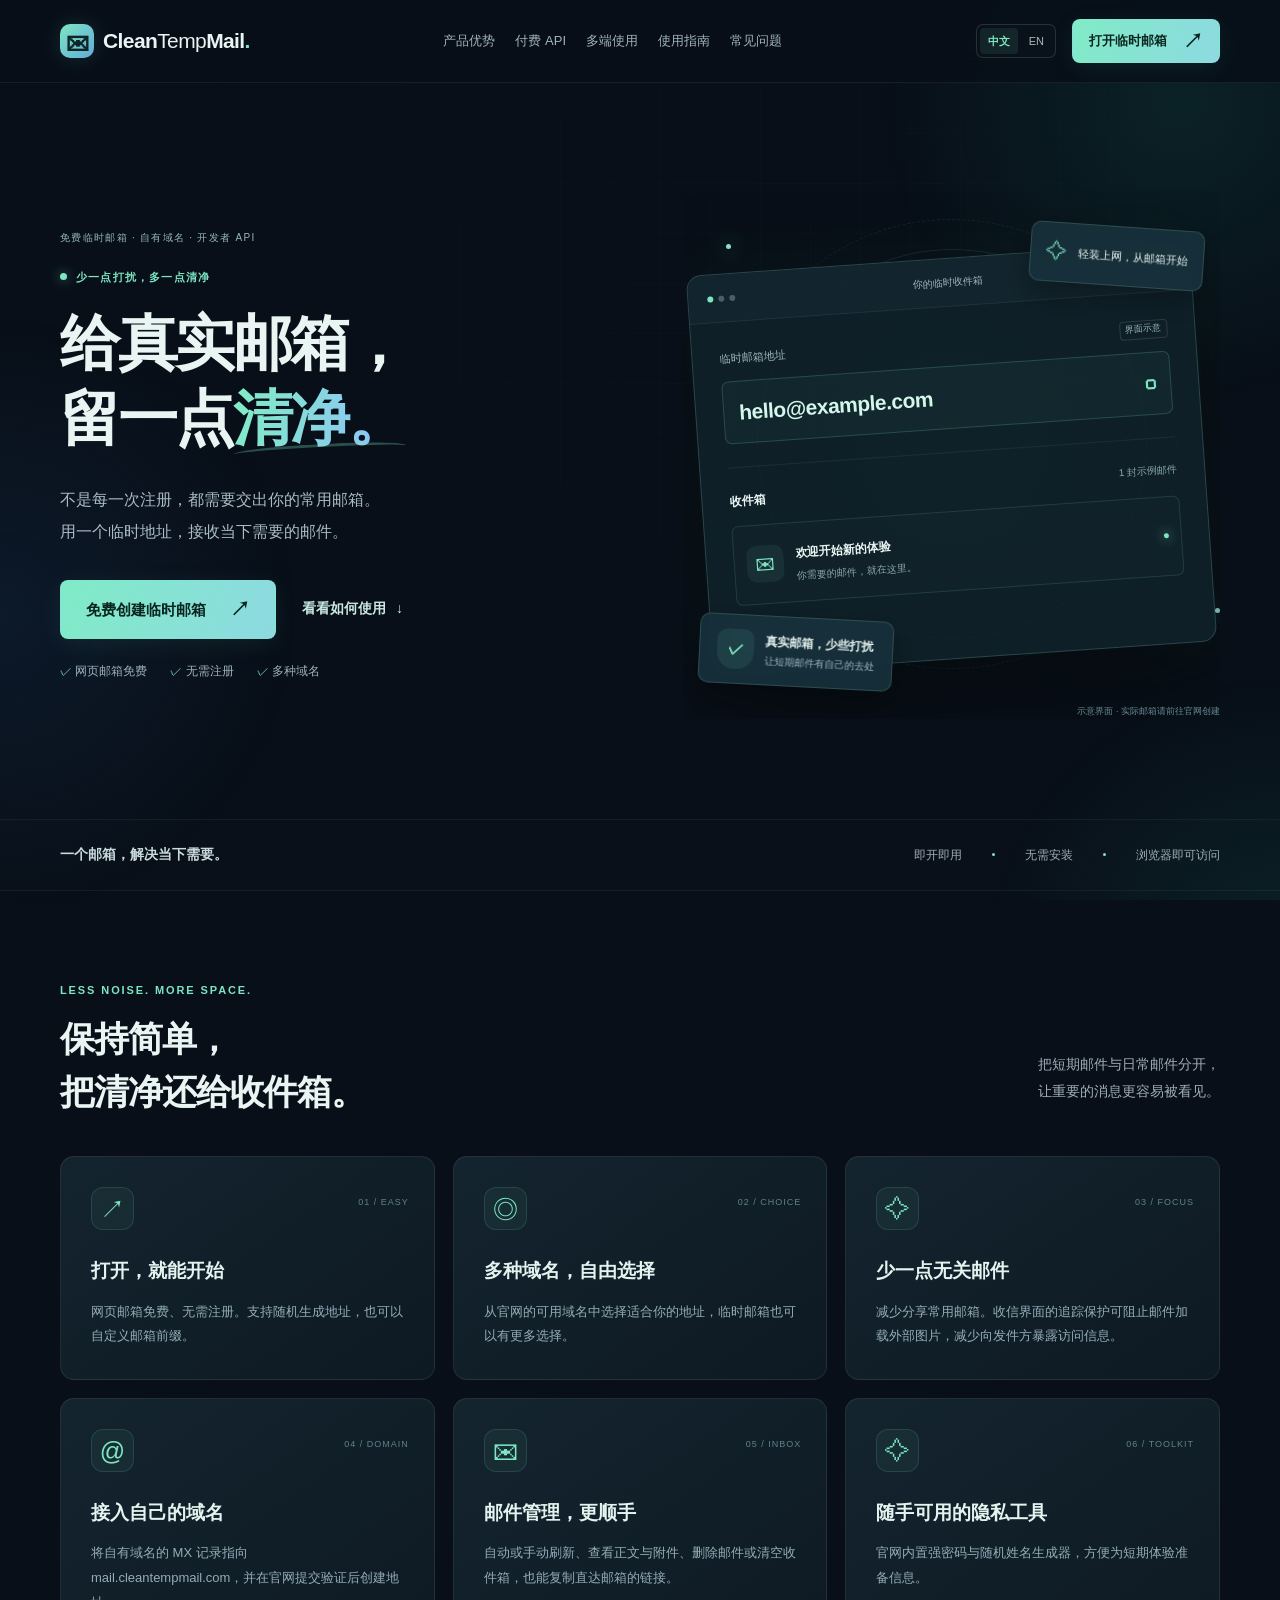
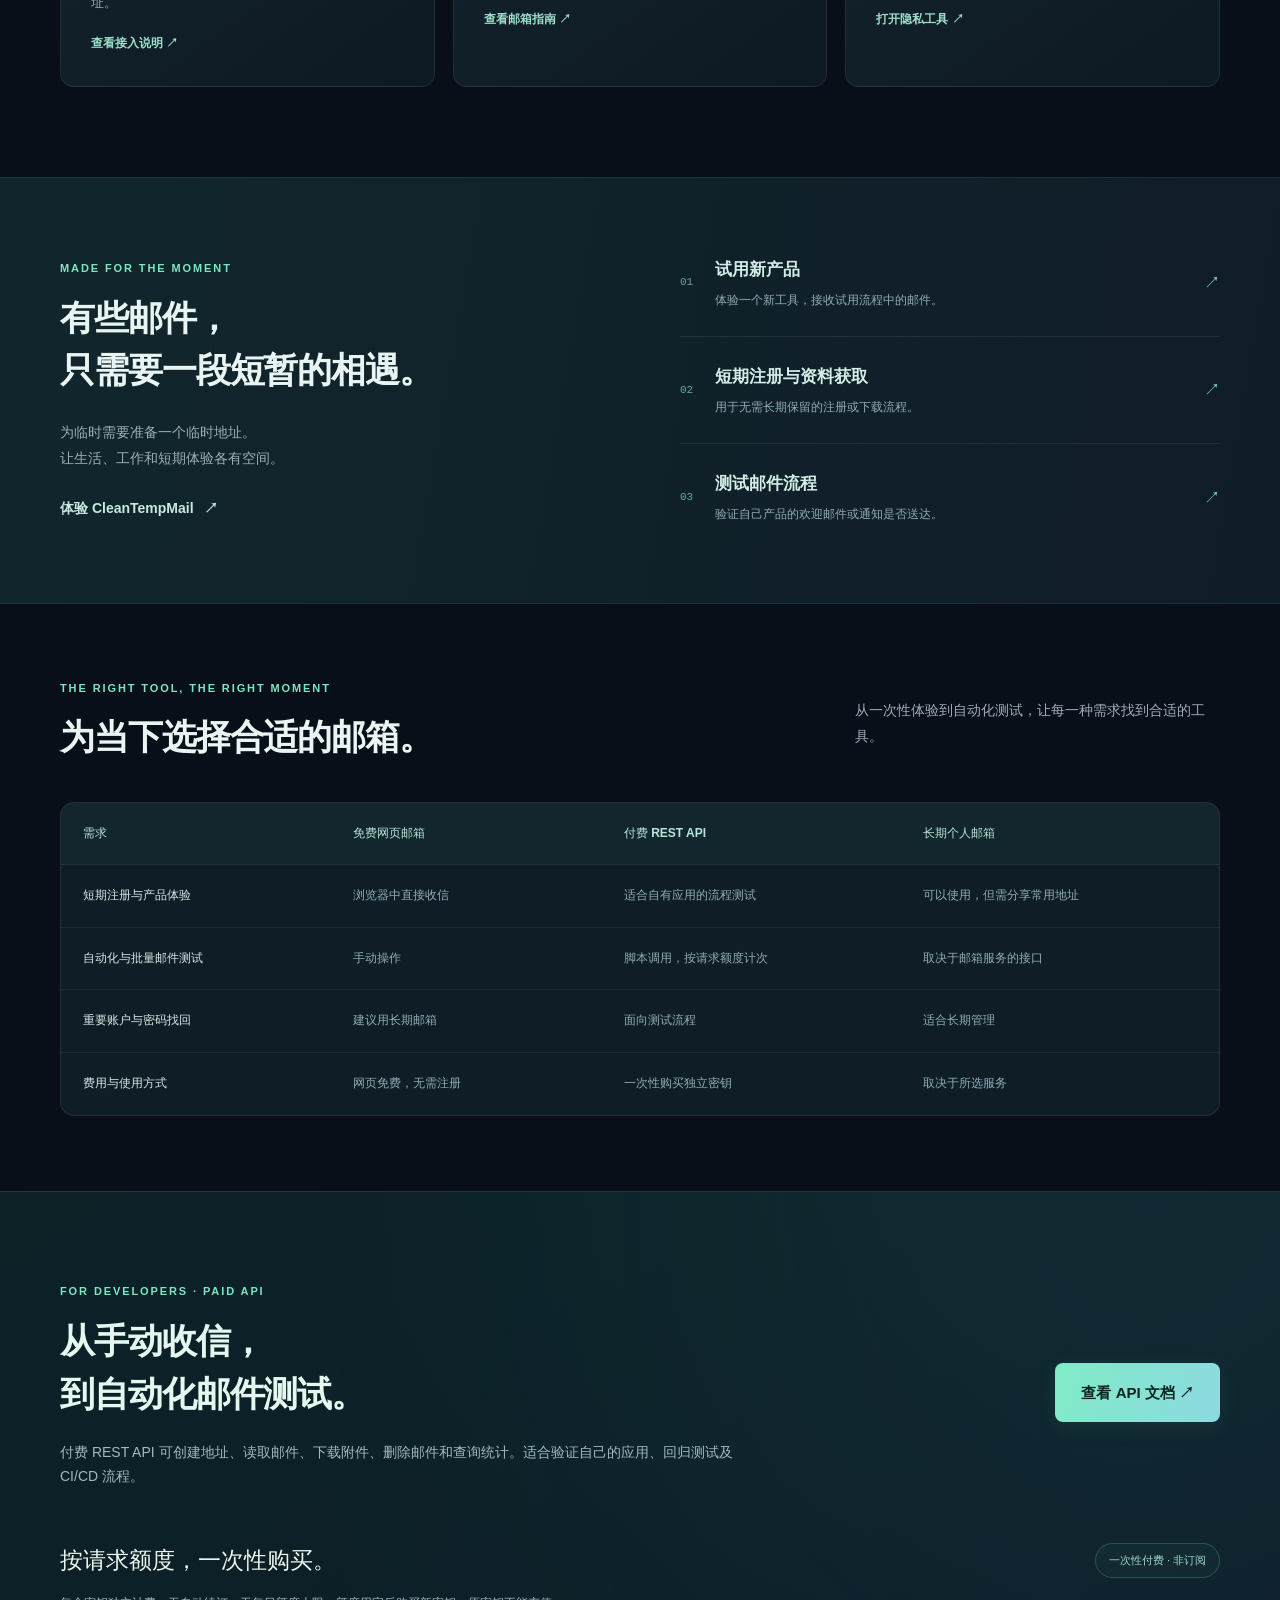
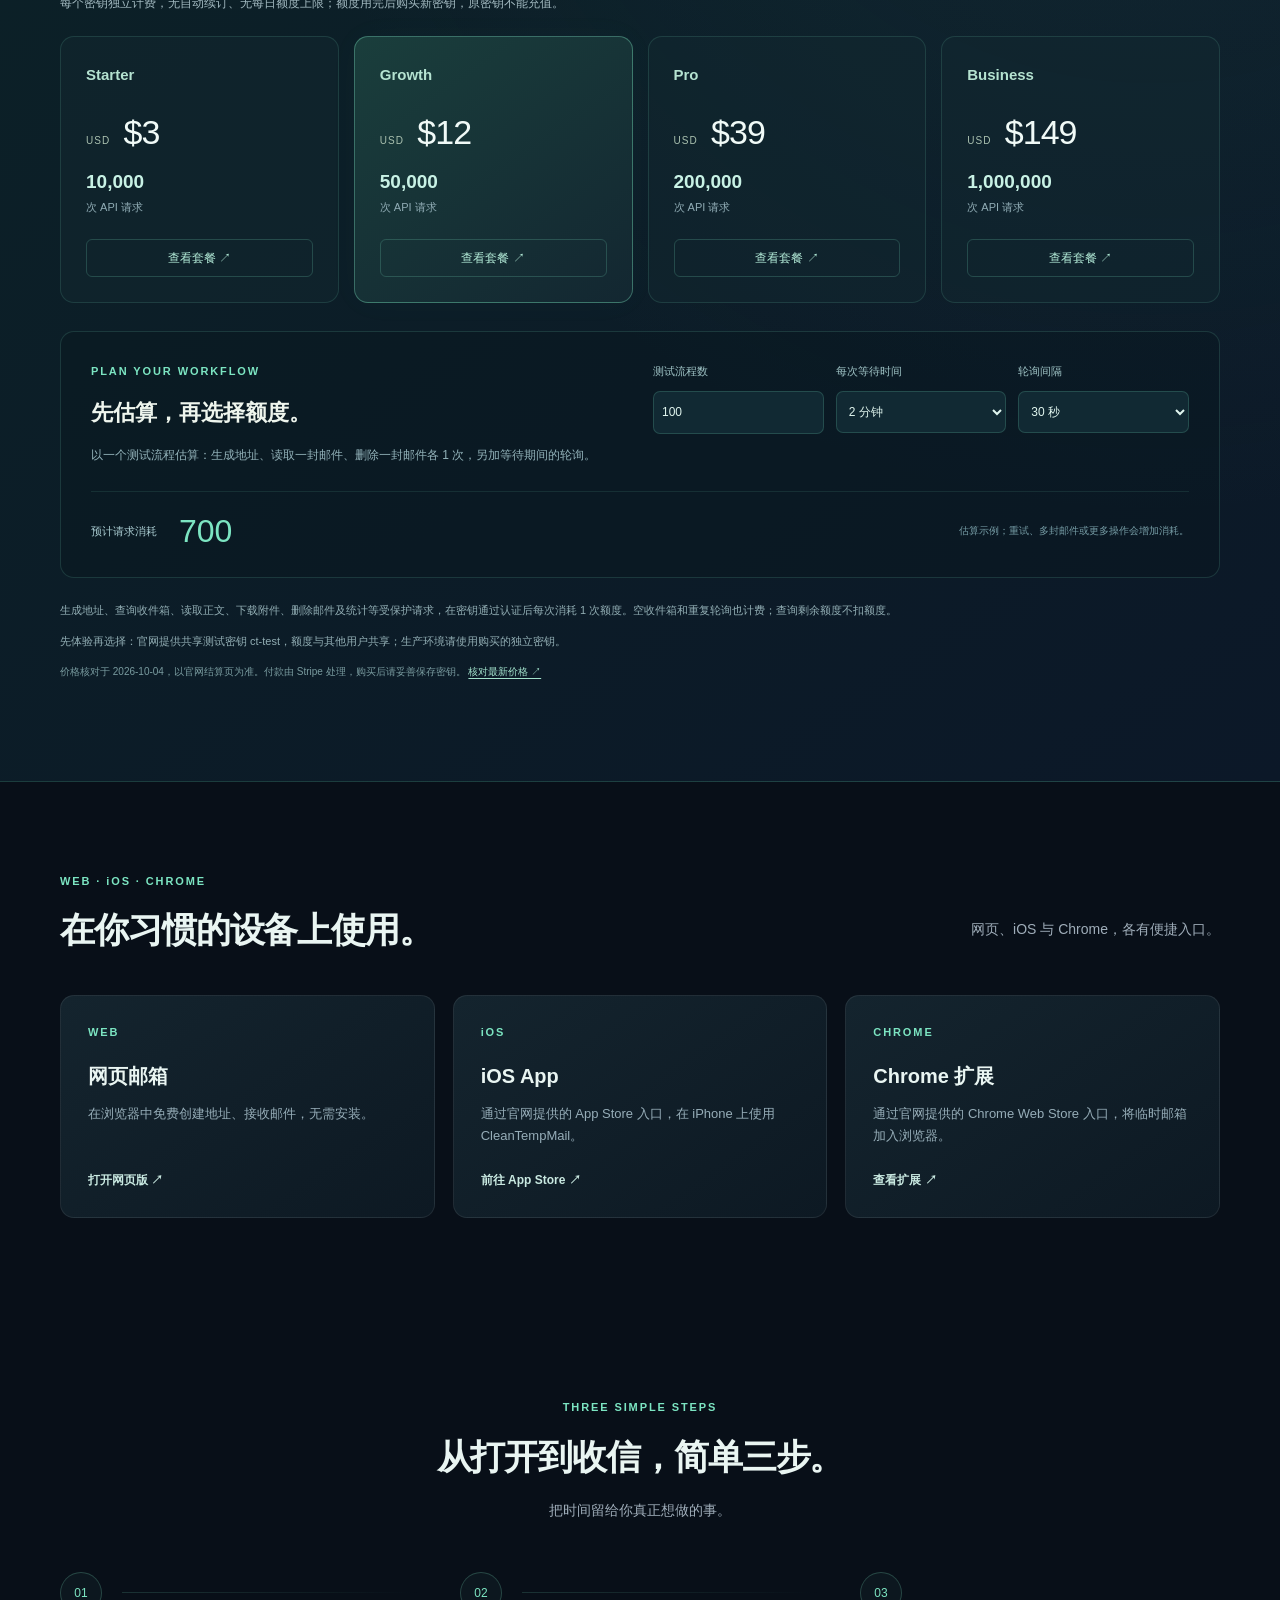
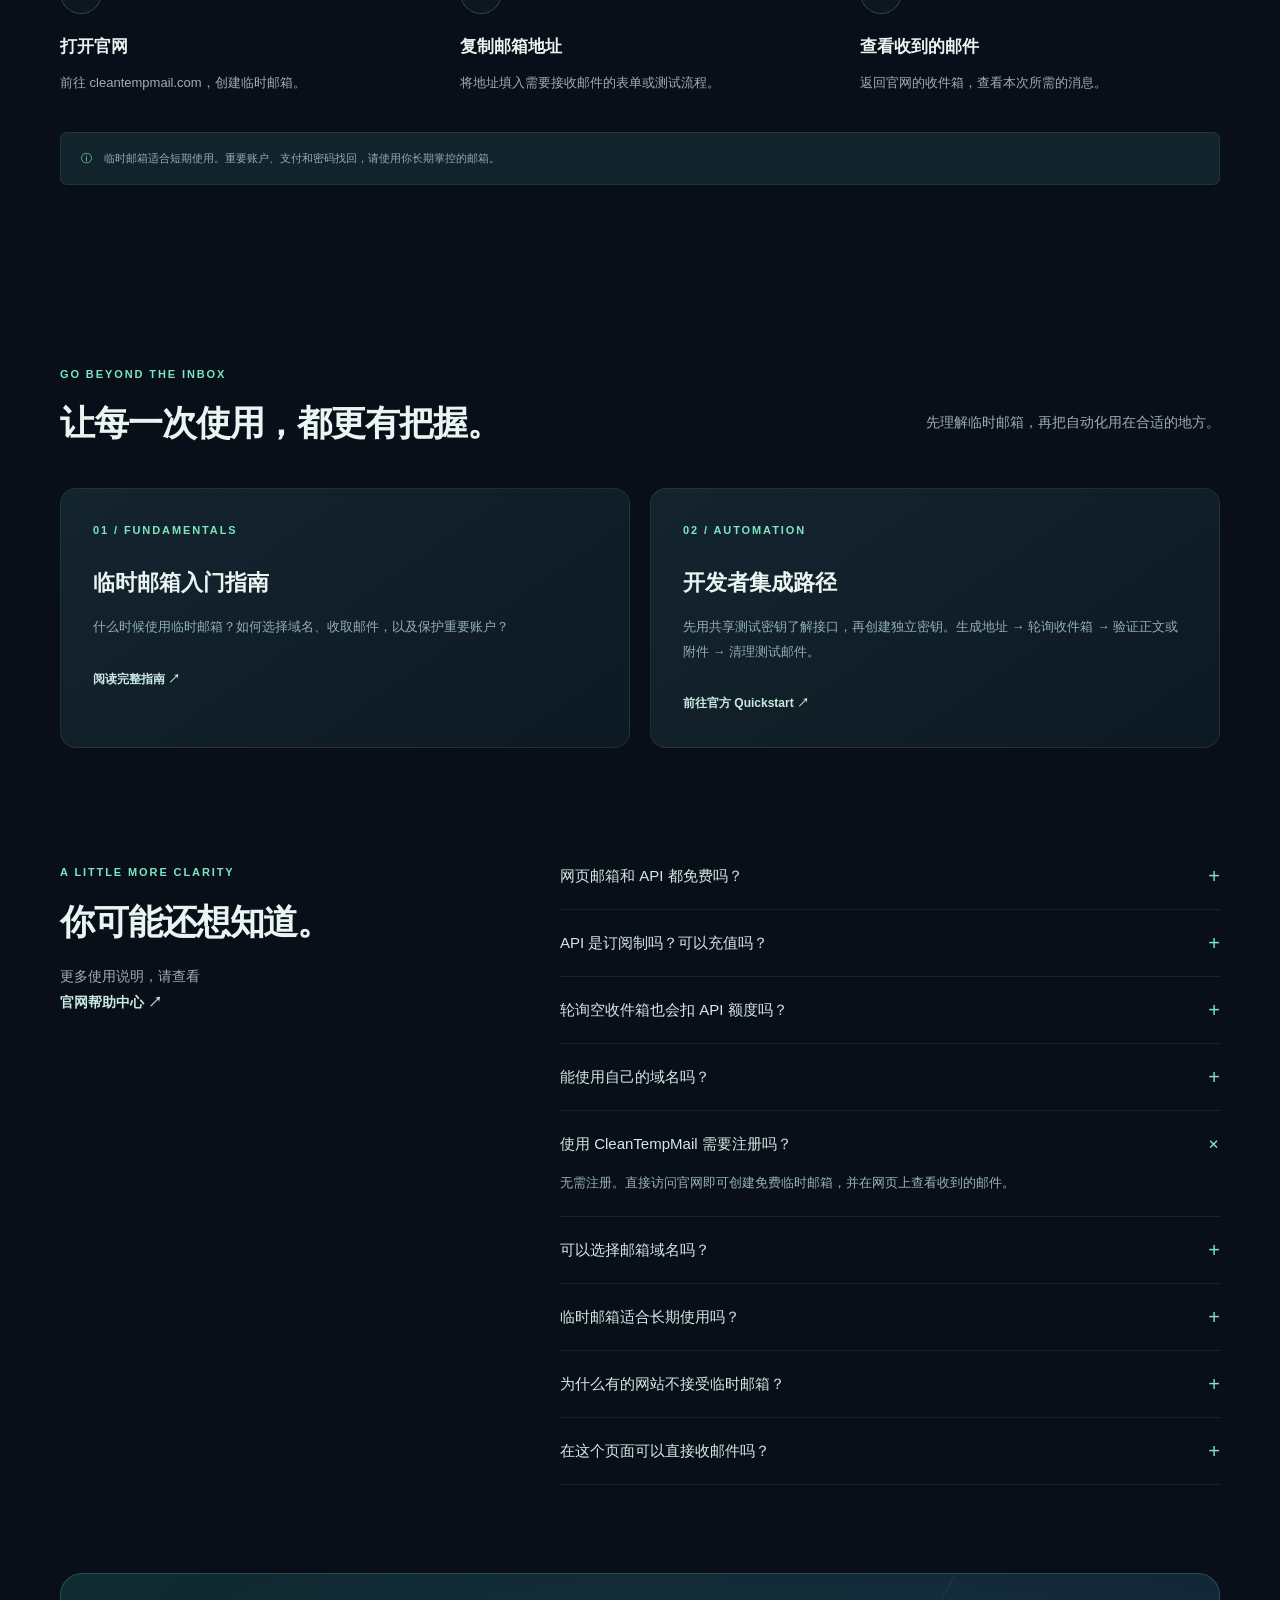
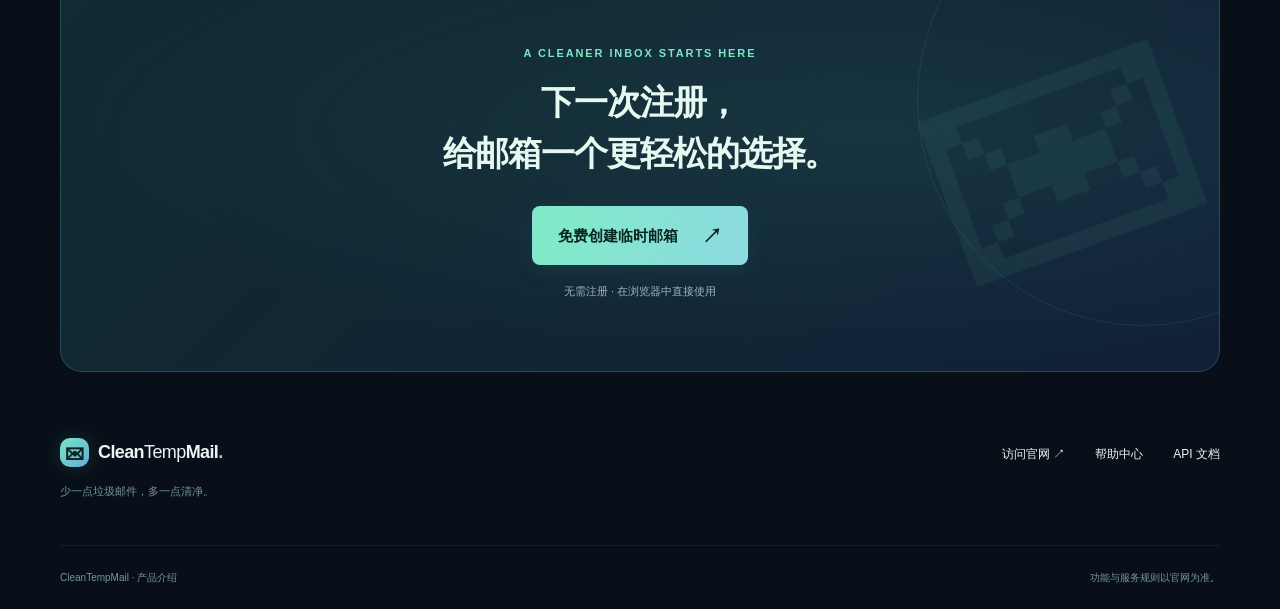
==== commit 6ba638aa: "Redesign bilingual site with animations, product guides and SEO metadata" ====
--- a/site/index.html
+++ b/site/index.html
@@ -2,30 +2,38 @@
 <html lang="zh-CN">
 <head>
 <meta charset="utf-8"><meta name="viewport" content="width=device-width,initial-scale=1">
-<meta name="theme-color" content="#f8faf7">
-<title>CleanTempMail — 给真实邮箱，留一点清净</title>
+<meta name="theme-color" content="#080f18">
+<title>CleanTempMail｜免费临时邮箱、自有域名与付费 API</title>
 <meta name="description" content="CleanTempMail 提供免费网页临时邮箱、付费 REST API、自有域名接入、隐私工具、iOS App 和 Chrome 扩展。了解一次性 API 请求套餐。">
-<meta property="og:type" content="website"><meta property="og:locale" content="zh_CN"><meta property="og:title" content="CleanTempMail — 给真实邮箱，留一点清净"><meta property="og:description" content="免费网页邮箱与一次性付费 API，自有域名、隐私工具及多端入口。">
+<meta property="og:type" content="website"><meta property="og:locale" content="zh_CN"><meta property="og:title" content="CleanTempMail｜免费临时邮箱、自有域名与付费 API"><meta property="og:description" content="免费网页邮箱与一次性付费 API，自有域名、隐私工具及多端入口。">
 <link rel="icon" href="./assets/favicon.svg" type="image/svg+xml"><link rel="stylesheet" href="./assets/style.css">
-<link rel="canonical" href="https://chatgptorguk.github.io/cleantempmail-pages/">
-<link rel="alternate" hreflang="zh-CN" href="https://chatgptorguk.github.io/cleantempmail-pages/"><link rel="alternate" hreflang="en" href="https://chatgptorguk.github.io/cleantempmail-pages/en/"><link rel="alternate" hreflang="x-default" href="https://chatgptorguk.github.io/cleantempmail-pages/">
-<meta property="og:url" content="https://chatgptorguk.github.io/cleantempmail-pages/">
-<script src="./assets/language.js"></script>
+<link rel="canonical" href="https://cleantempmailcom.github.io/cleantempmail-pages/">
+<link rel="alternate" hreflang="zh-CN" href="https://cleantempmailcom.github.io/cleantempmail-pages/"><link rel="alternate" hreflang="en" href="https://cleantempmailcom.github.io/cleantempmail-pages/en/"><link rel="alternate" hreflang="x-default" href="https://cleantempmailcom.github.io/cleantempmail-pages/">
+<meta property="og:url" content="https://cleantempmailcom.github.io/cleantempmail-pages/">
+<script src="./assets/language.js" data-zh="./" data-en="./en/"></script>
+<link rel="stylesheet" href="./assets/polish.css">
+<meta name="robots" content="index,follow,max-image-preview:large">
+<meta property="og:site_name" content="CleanTempMail"><meta property="og:image" content="https://cleantempmailcom.github.io/cleantempmail-pages/assets/social.png"><meta property="og:image:width" content="1200"><meta property="og:image:height" content="630"><meta property="og:image:alt" content="CleanTempMail — Free web inbox and paid API">
+<meta name="twitter:card" content="summary_large_image"><meta name="twitter:title" content="CleanTempMail｜免费临时邮箱、自有域名与付费 API"><meta name="twitter:description" content="Free web inbox · Custom domains · One-time paid API"><meta name="twitter:image" content="https://cleantempmailcom.github.io/cleantempmail-pages/assets/social.png">
+<script src="./assets/effects.js" defer></script>
+<script type="application/ld+json">{"@context": "https://schema.org", "@graph": [{"@type": "WebSite", "@id": "https://cleantempmailcom.github.io/cleantempmail-pages/#website", "name": "CleanTempMail product guide", "url": "https://cleantempmailcom.github.io/cleantempmail-pages/", "inLanguage": ["zh-CN", "en"]}, {"@type": "WebPage", "@id": "https://cleantempmailcom.github.io/cleantempmail-pages/#webpage", "url": "https://cleantempmailcom.github.io/cleantempmail-pages/", "name": "CleanTempMail｜免费临时邮箱、自有域名与付费 API", "inLanguage": "zh-CN", "isPartOf": {"@id": "https://cleantempmailcom.github.io/cleantempmail-pages/#website"}, "about": {"@type": "SoftwareApplication", "name": "CleanTempMail", "url": "https://cleantempmail.com/", "applicationCategory": "CommunicationApplication", "operatingSystem": "Web, iOS, Chrome", "description": "Free web temporary email with separately paid API access."}}]}</script>
 </head>
-<body>
+<body><div class="ambient" aria-hidden="true"><i></i><i></i><i></i></div><div class="reading-progress" aria-hidden="true"></div>
 <a class="skip" href="#main">跳到主要内容</a>
-<header class="header"><div class="wrap nav"><a class="brand" href="#" aria-label="CleanTempMail 首页"><span class="brand-icon" aria-hidden="true">✉</span>Clean<span>Temp</span>Mail<span class="brand-dot">.</span></a><nav aria-label="主导航"><a href="#features">产品优势</a><a href="#api">付费 API</a><a href="#platforms">多端使用</a><a href="#how">如何使用</a><a href="#faq">常见问题</a></nav><div class="nav-actions"><div class="language-switch" role="group" aria-label="选择语言"><a href="./?lang=zh" lang="zh-CN" hreflang="zh-CN" aria-current="page">中文</a><a href="./en/?lang=en" lang="en" hreflang="en">EN</a></div><a class="button small" href="https://cleantempmail.com/">打开临时邮箱 <span aria-hidden="true">↗</span></a></div></div></header>
+<header class="header"><div class="wrap nav"><a class="brand" href="#" aria-label="CleanTempMail 首页"><span class="brand-icon" aria-hidden="true">✉</span>Clean<span>Temp</span>Mail<span class="brand-dot">.</span></a><nav aria-label="主导航"><a href="#features">产品优势</a><a href="#api">付费 API</a><a href="#platforms">多端使用</a><a href="#guide">使用指南</a><a href="#faq">常见问题</a></nav><div class="nav-actions"><details class="mobile-nav"><summary aria-label="打开导航"><span></span><span></span></summary><div><a href="#features">功能</a><a href="#api">API</a><a href="#platforms">应用</a><a href="#guide">指南</a><a href="#faq">FAQ</a></div></details><div class="language-switch" role="group" aria-label="选择语言"><a href="./?lang=zh" lang="zh-CN" hreflang="zh-CN" aria-current="page">中文</a><a href="./en/?lang=en" lang="en" hreflang="en">EN</a></div><a class="button small" href="https://cleantempmail.com/">打开临时邮箱 <span aria-hidden="true">↗</span></a></div></div></header>
 <main id="main">
-<section class="hero wrap"><div class="hero-copy"><div class="eyebrow"><span class="status-dot"></span> 少一点打扰，多一点清净</div><h1>给真实邮箱，<br>留一点<span class="accent">清净。</span></h1><p class="lead">不是每一次注册，都需要交出你的常用邮箱。<br class="desktop">用一个临时地址，接收当下需要的邮件。</p><div class="hero-actions"><a class="button" href="https://cleantempmail.com/">免费创建临时邮箱 <span aria-hidden="true">↗</span></a><a class="text-link" href="#how">看看如何使用 <span aria-hidden="true">↓</span></a></div><div class="hero-checks"><span>✓ 网页邮箱免费</span><span>✓ 无需注册</span><span>✓ 多种域名</span></div></div>
-<div class="hero-art"><div class="orbit orbit-one"></div><div class="orbit orbit-two"></div><div class="floating-pill top-pill"><span aria-hidden="true">✧</span> 轻装上网，从邮箱开始</div><div class="mail-card"><div class="mock-top"><span class="window-dots"><i></i><i></i><i></i></span><span>你的临时收件箱</span><span aria-hidden="true">↗</span></div><div class="mock-body"><div class="mock-label">临时邮箱地址 <span>界面示意</span></div><div class="mock-address">hello@example.com <span aria-hidden="true">▢</span></div><div class="mock-divider"></div><div class="inbox-title">收件箱 <span>1 封示例邮件</span></div><div class="message"><div class="message-icon" aria-hidden="true">✉</div><div><strong>欢迎开始新的体验</strong><p>你需要的邮件，就在这里。</p></div><span class="message-dot"></span></div><div class="mock-bottom"><span class="status-dot"></span> 简单、清爽，随用随开</div></div></div><div class="floating-pill bottom-pill"><span class="shield" aria-hidden="true">✓</span><div><strong>真实邮箱，少些打扰</strong><small>让短期邮件有自己的去处</small></div></div><div class="art-caption">示意界面 · 实际邮箱请前往官网创建</div></div></section>
+<section class="hero wrap"><div class="hero-copy"><div class="hero-product-label">免费临时邮箱 · 自有域名 · 开发者 API</div><div class="eyebrow"><span class="status-dot"></span> 少一点打扰，多一点清净</div><h1>给真实邮箱，<br>留一点<span class="accent">清净。</span></h1><p class="lead">不是每一次注册，都需要交出你的常用邮箱。<br class="desktop">用一个临时地址，接收当下需要的邮件。</p><div class="hero-actions"><a class="button" href="https://cleantempmail.com/">免费创建临时邮箱 <span aria-hidden="true">↗</span></a><a class="text-link" href="#how">看看如何使用 <span aria-hidden="true">↓</span></a></div><div class="hero-checks"><span>✓ 网页邮箱免费</span><span>✓ 无需注册</span><span>✓ 多种域名</span></div></div>
+<div class="hero-art"><div class="orbital-spark spark-one"></div><div class="orbital-spark spark-two"></div><div class="orbit orbit-one"></div><div class="orbit orbit-two"></div><div class="floating-pill top-pill"><span aria-hidden="true">✧</span> 轻装上网，从邮箱开始</div><div class="mail-card"><div class="mock-top"><span class="window-dots"><i></i><i></i><i></i></span><span>你的临时收件箱</span><span aria-hidden="true">↗</span></div><div class="mock-body"><div class="mock-label">临时邮箱地址 <span>界面示意</span></div><div class="mock-address">hello@example.com <span aria-hidden="true">▢</span></div><div class="mock-divider"></div><div class="inbox-title">收件箱 <span>1 封示例邮件</span></div><div class="message"><div class="message-icon" aria-hidden="true">✉</div><div><strong>欢迎开始新的体验</strong><p>你需要的邮件，就在这里。</p></div><span class="message-dot"></span></div><div class="mock-bottom"><span class="status-dot"></span> 简单、清爽，随用随开</div></div></div><div class="floating-pill bottom-pill"><span class="shield" aria-hidden="true">✓</span><div><strong>真实邮箱，少些打扰</strong><small>让短期邮件有自己的去处</small></div></div><div class="art-caption">示意界面 · 实际邮箱请前往官网创建</div></div></section>
 <div class="benefit-strip"><div class="wrap"><span>一个邮箱，解决当下需要。</span><div><span>即开即用</span><i></i><span>无需安装</span><i></i><span>浏览器即可访问</span></div></div></div>
 <section id="features" class="section wrap"><div class="section-heading"><div><div class="eyebrow">LESS NOISE. MORE SPACE.</div><h2>保持简单，<br>把清净还给收件箱。</h2></div><p>把短期邮件与日常邮件分开，<br>让重要的消息更容易被看见。</p></div><div class="features"><article class="feature"><span class="feature-icon" aria-hidden="true">↗</span><span class="card-number">01 / EASY</span><h3>打开，就能开始</h3><p>网页邮箱免费、无需注册。支持随机生成地址，也可以自定义邮箱前缀。</p></article><article class="feature"><span class="feature-icon" aria-hidden="true">◎</span><span class="card-number">02 / CHOICE</span><h3>多种域名，自由选择</h3><p>从官网的可用域名中选择适合你的地址，临时邮箱也可以有更多选择。</p></article><article class="feature"><span class="feature-icon" aria-hidden="true">✧</span><span class="card-number">03 / FOCUS</span><h3>少一点无关邮件</h3><p>减少分享常用邮箱。收信界面的追踪保护可阻止邮件加载外部图片，减少向发件方暴露访问信息。</p></article><article class="feature"><span class="feature-icon" aria-hidden="true">@</span><span class="card-number">04 / DOMAIN</span><h3>接入自己的域名</h3><p>将自有域名的 MX 记录指向 mail.cleantempmail.com，并在官网提交验证后创建地址。</p><a class="text-link feature-link" href="https://cleantempmail.com/help#help-step-4">查看接入说明 ↗</a></article><article class="feature"><span class="feature-icon" aria-hidden="true">✉</span><span class="card-number">05 / INBOX</span><h3>邮件管理，更顺手</h3><p>自动或手动刷新、查看正文与附件、删除邮件或清空收件箱，也能复制直达邮箱的链接。</p><a class="text-link feature-link" href="https://cleantempmail.com/help#help-step-2">查看邮箱指南 ↗</a></article><article class="feature"><span class="feature-icon" aria-hidden="true">✧</span><span class="card-number">06 / TOOLKIT</span><h3>随手可用的隐私工具</h3><p>官网内置强密码与随机姓名生成器，方便为短期体验准备信息。</p><a class="text-link feature-link" href="https://cleantempmail.com/">打开隐私工具 ↗</a></article></div></section>
 <section class="use-section"><div class="wrap use-grid"><div><div class="eyebrow">MADE FOR THE MOMENT</div><h2>有些邮件，<br>只需要一段短暂的相遇。</h2><p class="section-description">为临时需要准备一个临时地址。<br>让生活、工作和短期体验各有空间。</p><a class="text-link" href="https://cleantempmail.com/">体验 CleanTempMail <span aria-hidden="true">↗</span></a></div><div class="use-list"><article><span class="use-number">01</span><div><h3>试用新产品</h3><p>体验一个新工具，接收试用流程中的邮件。</p></div><span aria-hidden="true">↗</span></article><article><span class="use-number">02</span><div><h3>短期注册与资料获取</h3><p>用于无需长期保留的注册或下载流程。</p></div><span aria-hidden="true">↗</span></article><article><span class="use-number">03</span><div><h3>测试邮件流程</h3><p>验证自己产品的欢迎邮件或通知是否送达。</p></div><span aria-hidden="true">↗</span></article></div></div></section>
-<section id="api" class="api-section"><div class="wrap"><div class="api-heading"><div><div class="eyebrow">FOR DEVELOPERS · PAID API</div><h2>从手动收信，<br>到自动化邮件测试。</h2><p>付费 REST API 可创建地址、读取邮件、下载附件、删除邮件和查询统计。适合验证自己的应用、回归测试及 CI/CD 流程。</p></div><a class="button" href="https://cleantempmail.com/api#api-reference">查看 API 文档 ↗</a></div><div class="pricing-heading"><h3>按请求额度，一次性购买。</h3><span class="api-badge">一次性付费 · 非订阅</span></div><p class="api-description">每个密钥独立计费，无自动续订、无每日额度上限；额度用完后购买新密钥，原密钥不能充值。</p><div class="plan-grid"><article class="plan-card"><h3>Starter</h3><div class="plan-price"><span>USD</span> $3</div><p class="plan-quota"><strong>10,000</strong> 次 API 请求</p><a class="plan-link" href="https://cleantempmail.com/api#api-plan-starter">查看套餐 ↗</a></article><article class="plan-card"><h3>Growth</h3><div class="plan-price"><span>USD</span> $12</div><p class="plan-quota"><strong>50,000</strong> 次 API 请求</p><a class="plan-link" href="https://cleantempmail.com/api#api-plan-growth">查看套餐 ↗</a></article><article class="plan-card"><h3>Pro</h3><div class="plan-price"><span>USD</span> $39</div><p class="plan-quota"><strong>200,000</strong> 次 API 请求</p><a class="plan-link" href="https://cleantempmail.com/api#api-plan-pro">查看套餐 ↗</a></article><article class="plan-card"><h3>Business</h3><div class="plan-price"><span>USD</span> $149</div><p class="plan-quota"><strong>1,000,000</strong> 次 API 请求</p><a class="plan-link" href="https://cleantempmail.com/api#api-plan-business">查看套餐 ↗</a></article></div><div class="api-notes"><p>生成地址、查询收件箱、读取正文、下载附件、删除邮件及统计等受保护请求，在密钥通过认证后每次消耗 1 次额度。空收件箱和重复轮询也计费；查询剩余额度不扣额度。</p><p>先体验再选择：官网提供共享测试密钥 ct-test，额度与其他用户共享；生产环境请使用购买的独立密钥。</p><p class="price-date">价格核对于 2026-10-04，以官网结算页为准。付款由 Stripe 处理，购买后请妥善保存密钥。 <a href="https://cleantempmail.com/api#api-plans">核对最新价格 ↗</a></p></div></div></section>
+<section class="section wrap comparison-section"><div class="section-heading"><div><div class="eyebrow">THE RIGHT TOOL, THE RIGHT MOMENT</div><h2>为当下选择合适的邮箱。</h2></div><p>从一次性体验到自动化测试，让每一种需求找到合适的工具。</p></div><div class="table-scroll" tabindex="0" role="region" aria-label="邮箱使用方式对比"><table><caption class="sr-only">为当下选择合适的邮箱。</caption><thead><tr><th scope="col">需求</th><th scope="col">免费网页邮箱</th><th scope="col">付费 REST API</th><th scope="col">长期个人邮箱</th></tr></thead><tbody><tr><th scope="row">短期注册与产品体验</th><td>浏览器中直接收信</td><td>适合自有应用的流程测试</td><td>可以使用，但需分享常用地址</td></tr><tr><th scope="row">自动化与批量邮件测试</th><td>手动操作</td><td>脚本调用，按请求额度计次</td><td>取决于邮箱服务的接口</td></tr><tr><th scope="row">重要账户与密码找回</th><td>建议用长期邮箱</td><td>面向测试流程</td><td>适合长期管理</td></tr><tr><th scope="row">费用与使用方式</th><td>网页免费，无需注册</td><td>一次性购买独立密钥</td><td>取决于所选服务</td></tr></tbody></table></div></section>
+<section id="api" class="api-section"><div class="wrap"><div class="api-heading"><div><div class="eyebrow">FOR DEVELOPERS · PAID API</div><h2>从手动收信，<br>到自动化邮件测试。</h2><p>付费 REST API 可创建地址、读取邮件、下载附件、删除邮件和查询统计。适合验证自己的应用、回归测试及 CI/CD 流程。</p></div><a class="button" href="https://cleantempmail.com/api#api-reference">查看 API 文档 ↗</a></div><div class="pricing-heading"><h3>按请求额度，一次性购买。</h3><span class="api-badge">一次性付费 · 非订阅</span></div><p class="api-description">每个密钥独立计费，无自动续订、无每日额度上限；额度用完后购买新密钥，原密钥不能充值。</p><div class="plan-grid"><article class="plan-card"><h3>Starter</h3><div class="plan-price"><span>USD</span> $3</div><p class="plan-quota"><strong>10,000</strong> 次 API 请求</p><a class="plan-link" href="https://cleantempmail.com/api#api-plan-starter">查看套餐 ↗</a></article><article class="plan-card"><h3>Growth</h3><div class="plan-price"><span>USD</span> $12</div><p class="plan-quota"><strong>50,000</strong> 次 API 请求</p><a class="plan-link" href="https://cleantempmail.com/api#api-plan-growth">查看套餐 ↗</a></article><article class="plan-card"><h3>Pro</h3><div class="plan-price"><span>USD</span> $39</div><p class="plan-quota"><strong>200,000</strong> 次 API 请求</p><a class="plan-link" href="https://cleantempmail.com/api#api-plan-pro">查看套餐 ↗</a></article><article class="plan-card"><h3>Business</h3><div class="plan-price"><span>USD</span> $149</div><p class="plan-quota"><strong>1,000,000</strong> 次 API 请求</p><a class="plan-link" href="https://cleantempmail.com/api#api-plan-business">查看套餐 ↗</a></article></div><div class="quota-estimator"><div><div class="eyebrow">PLAN YOUR WORKFLOW</div><h3>先估算，再选择额度。</h3><p>以一个测试流程估算：生成地址、读取一封邮件、删除一封邮件各 1 次，另加等待期间的轮询。</p></div><form class="quota-form"><label for="runs">测试流程数<input id="runs" type="number" min="1" max="10000" step="1" value="100" inputmode="numeric"></label><label for="window">每次等待时间<select id="window"><option value="60">1 分钟</option><option value="120" selected>2 分钟</option><option value="300">5 分钟</option></select></label><label for="interval">轮询间隔<select id="interval"><option value="10">10 秒</option><option value="30" selected>30 秒</option><option value="60">60 秒</option></select></label></form><div class="estimate-output"><span>预计请求消耗</span><output id="quota-result" for="runs window interval" aria-live="polite">700</output><small>估算示例；重试、多封邮件或更多操作会增加消耗。</small></div></div><div class="api-notes"><p>生成地址、查询收件箱、读取正文、下载附件、删除邮件及统计等受保护请求，在密钥通过认证后每次消耗 1 次额度。空收件箱和重复轮询也计费；查询剩余额度不扣额度。</p><p>先体验再选择：官网提供共享测试密钥 ct-test，额度与其他用户共享；生产环境请使用购买的独立密钥。</p><p class="price-date">价格核对于 2026-10-04，以官网结算页为准。付款由 Stripe 处理，购买后请妥善保存密钥。 <a href="https://cleantempmail.com/api#api-plans">核对最新价格 ↗</a></p></div></div></section>
 <section id="platforms" class="section wrap"><div class="section-heading"><div><div class="eyebrow">WEB · iOS · CHROME</div><h2>在你习惯的设备上使用。</h2></div><p>网页、iOS 与 Chrome，各有便捷入口。</p></div><div class="platform-grid"><article class="platform-card"><span class="eyebrow">WEB</span><h3>网页邮箱</h3><p>在浏览器中免费创建地址、接收邮件，无需安装。</p><a class="text-link" href="https://cleantempmail.com/">打开网页版 ↗</a></article><article class="platform-card"><span class="eyebrow">iOS</span><h3>iOS App</h3><p>通过官网提供的 App Store 入口，在 iPhone 上使用 CleanTempMail。</p><a class="text-link" href="https://apps.apple.com/app/cleantempmail/id6804115132">前往 App Store ↗</a></article><article class="platform-card"><span class="eyebrow">CHROME</span><h3>Chrome 扩展</h3><p>通过官网提供的 Chrome Web Store 入口，将临时邮箱加入浏览器。</p><a class="text-link" href="https://chrome.google.com/webstore/detail/ckdnbgkaiffdkkgfplbbicegcbakimdg">查看扩展 ↗</a></article></div></section>
 <section id="how" class="section wrap"><div class="center-heading"><div class="eyebrow">THREE SIMPLE STEPS</div><h2>从打开到收信，简单三步。</h2><p>把时间留给你真正想做的事。</p></div><div class="steps"><article><div class="step-top"><span>01</span><div></div></div><h3>打开官网</h3><p>前往 cleantempmail.com，创建临时邮箱。</p></article><article><div class="step-top"><span>02</span><div></div></div><h3>复制邮箱地址</h3><p>将地址填入需要接收邮件的表单或测试流程。</p></article><article><div class="step-top"><span>03</span></div><h3>查看收到的邮件</h3><p>返回官网的收件箱，查看本次所需的消息。</p></article></div><div class="usage-note"><span aria-hidden="true">ⓘ</span> 临时邮箱适合短期使用。重要账户、支付和密码找回，请使用你长期掌控的邮箱。</div></section>
+<section id="guide" class="section wrap guide-section"><div class="section-heading"><div><div class="eyebrow">GO BEYOND THE INBOX</div><h2>让每一次使用，都更有把握。</h2></div><p>先理解临时邮箱，再把自动化用在合适的地方。</p></div><div class="guide-grid"><article class="guide-card"><div class="eyebrow">01 / FUNDAMENTALS</div><h3>临时邮箱入门指南</h3><p>什么时候使用临时邮箱？如何选择域名、收取邮件，以及保护重要账户？</p><a class="text-link" href="./guide/temporary-email.html">阅读完整指南 ↗</a></article><article class="guide-card"><div class="eyebrow">02 / AUTOMATION</div><h3>开发者集成路径</h3><p>先用共享测试密钥了解接口，再创建独立密钥。生成地址 → 轮询收件箱 → 验证正文或附件 → 清理测试邮件。</p><a class="text-link" href="https://cleantempmail.com/api#api-quickstart">前往官方 Quickstart ↗</a></article></div></section>
 <section id="faq" class="faq-section wrap"><div><div class="eyebrow">A LITTLE MORE CLARITY</div><h2>你可能还想知道。</h2><p>更多使用说明，请查看<br><a class="text-link" href="https://cleantempmail.com/help">官网帮助中心 ↗</a></p></div><div class="faq-list"><details><summary>网页邮箱和 API 都免费吗？<span aria-hidden="true">+</span></summary><p>网页临时邮箱免费、无需注册。API 面向自动化调用，独立密钥按请求额度一次性购买；共享测试密钥仅供体验。</p></details><details><summary>API 是订阅制吗？可以充值吗？<span aria-hidden="true">+</span></summary><p>不是订阅，没有自动续订。每次购买生成一个独立密钥，额度不能追加到原密钥；需要更多额度时购买新密钥。</p></details><details><summary>轮询空收件箱也会扣 API 额度吗？<span aria-hidden="true">+</span></summary><p>会。受保护 API 在密钥通过认证后即计次，空结果、重复轮询及部分处理错误仍会消耗额度。公开域名列表和剩余额度查询不扣额度。</p></details><details><summary>能使用自己的域名吗？<span aria-hidden="true">+</span></summary><p>可以。按官网说明配置 MX 记录，并在自有域名入口提交验证。域名接入与可用情况以官网为准。</p></details><details open><summary>使用 CleanTempMail 需要注册吗？<span aria-hidden="true">+</span></summary><p>无需注册。直接访问官网即可创建免费临时邮箱，并在网页上查看收到的邮件。</p></details><details><summary>可以选择邮箱域名吗？<span aria-hidden="true">+</span></summary><p>可以。官网提供多种可用域名供选择；具体域名及可用情况以官网实时显示为准。</p></details><details><summary>临时邮箱适合长期使用吗？<span aria-hidden="true">+</span></summary><p>建议用于短期体验与测试。对于长期账户、重要资料和密码找回，使用你长期掌控的个人邮箱更合适。</p></details><details><summary>为什么有的网站不接受临时邮箱？<span aria-hidden="true">+</span></summary><p>不同网站有自己的邮箱验证规则，部分服务会限制临时邮箱。请遵守对方的使用规则。</p></details><details><summary>在这个页面可以直接收邮件吗？<span aria-hidden="true">+</span></summary><p>这是 CleanTempMail 的宣传页面。点击“免费创建临时邮箱”进入官网，即可使用实际的邮箱功能。</p></details></div></section>
 <section class="cta wrap"><div class="cta-decoration" aria-hidden="true">✉</div><div class="eyebrow">A CLEANER INBOX STARTS HERE</div><h2>下一次注册，<br>给邮箱一个更轻松的选择。</h2><a class="button" href="https://cleantempmail.com/">免费创建临时邮箱 <span aria-hidden="true">↗</span></a><p>无需注册 · 在浏览器中直接使用</p></section>
 </main>
-<footer class="wrap footer"><div><a class="brand" href="https://cleantempmail.com/"><span class="brand-icon" aria-hidden="true">✉</span>Clean<span>Temp</span>Mail<span class="brand-dot">.</span></a><p>少一点垃圾邮件，多一点清净。</p></div><div class="footer-links"><a href="https://cleantempmail.com/">访问官网 ↗</a><a href="https://cleantempmail.com/help">帮助中心</a><a href="https://cleantempmail.com/api">API 文档</a></div><div class="footer-bottom"><span>CleanTempMail · 产品介绍</span><span>功能与服务规则以官网为准。</span></div></footer>
+<a class="back-top" href="#main" aria-label="返回顶部">↑</a><footer class="wrap footer"><div><a class="brand" href="https://cleantempmail.com/"><span class="brand-icon" aria-hidden="true">✉</span>Clean<span>Temp</span>Mail<span class="brand-dot">.</span></a><p>少一点垃圾邮件，多一点清净。</p></div><div class="footer-links"><a href="https://cleantempmail.com/">访问官网 ↗</a><a href="https://cleantempmail.com/help">帮助中心</a><a href="https://cleantempmail.com/api">API 文档</a></div><div class="footer-bottom"><span>CleanTempMail · 产品介绍</span><span>功能与服务规则以官网为准。</span></div></footer>
 </body></html>
--- a/site/assets/polish.css
+++ b/site/assets/polish.css
@@ -0,0 +1,10 @@
+@charset "UTF-8";
+:root{--bg:#080f18;--ink:#e9f5f2;--muted:#9fadb9;--green:#7ce5c2;--mint:#163a35;--line:#ffffff15;--surface:#101c26;--blue:#85baf8}body{background:var(--bg);overflow-x:clip}::selection{background:#7ce5c244;color:#fff}.wrap{max-width:1160px}.ambient{position:fixed;inset:0;pointer-events:none;overflow:hidden;z-index:-1}.ambient i{position:absolute;display:block;width:600px;height:600px;border-radius:50%;background:radial-gradient(circle,#14564f45,transparent 70%);top:-200px;right:-200px;animation:aurora 25s ease-in-out infinite alternate}.ambient i:nth-child(2){background:radial-gradient(circle,#244a7a30,transparent 70%);top:35%;left:-300px;animation-delay:-12s}.ambient i:nth-child(3){top:75%;right:-300px;animation-delay:-6s}.header{background:#080f18d9;border-color:#ffffff10}.nav{height:82px}.brand{letter-spacing:-.6px}.brand-icon{background:linear-gradient(135deg,#7ce5c2,#63abd9);color:#0d2524;box-shadow:0 0 22px #7ce5c225}.brand-dot{color:#7ce5c2}.nav nav a{color:#a1b3bd;position:relative}.nav nav a:after{content:"";position:absolute;bottom:-5px;left:0;width:0;height:1px;background:var(--green);transition:width .25s}.nav nav a:hover:after{width:100%}.language-switch{border-color:#ffffff20;background:#ffffff03}.language-switch a{color:#a9bbb9}.language-switch a[aria-current=page]{background:#7ce5c218;color:#7ce5c2}.button{background:linear-gradient(110deg,#80ebc6,#8ddae1);color:#09251f;border-color:transparent;box-shadow:0 5px 25px #6bdcb515;transition:transform .25s,box-shadow .25s}.button:hover{background:linear-gradient(110deg,#a6f4db,#abeaf0);color:#09251f;box-shadow:0 9px 35px #6bdcb530}.button.small{padding:10px 16px}.hero{padding-block:108px 100px;gap:60px;position:relative}.hero::before{content:"";position:absolute;inset:0 -45px;pointer-events:none;background-image:linear-gradient(#7ce5c206 1px,transparent 1px),linear-gradient(90deg,#7ce5c206 1px,transparent 1px);background-size:50px 50px;mask-image:radial-gradient(ellipse at 65% 30%,#000,transparent 70%);z-index:-1}.hero-product-label{font-size:10px;letter-spacing:1.3px;color:#94b7ba;margin-bottom:22px}.hero .eyebrow{font-size:11px;letter-spacing:1.2px}.eyebrow{color:#7ce5c2}.hero h1{font-size:clamp(46px,4.7vw,66px);line-height:1.25;margin-top:20px;letter-spacing:-2.5px}.accent{background:linear-gradient(100deg,#81edc5,#8ebefe);background-clip:text;-webkit-background-clip:text;color:transparent}.accent:after{border-color:#7ce5c24d;height:9px;bottom:-4px}.lead{color:#a9bbc4;max-width:490px}.hero-checks{color:#9db3b7}.text-link{color:#c9e9e1}.text-link:hover{color:#82f0cc}.status-dot{background:#7ce5c2;box-shadow:0 0 12px #7ce5c299;animation:breathe 3s ease-in-out infinite}.hero-art{perspective:1000px}.mail-card{background:#10232bd9;border-color:#8ed6c238;box-shadow:0 24px 90px #0008,0 0 70px #66d4b612;transform:rotate(-4deg);animation:inbox-float 7s ease-in-out infinite}.mock-top{background:#1d323955;border-color:#ffffff10;color:#a1b6c0}.window-dots i{background:#46616a}.window-dots i:first-child{background:#7ce5c2}.mock-label{color:#a1b8bc}.mock-label span{border-color:#ffffff20;color:#9bb8c0}.mock-address{background:#78dfb90b;border-color:#78dfb935;color:#d3f7eb}.mock-address span{color:#7ce5c2}.mock-divider{background:#ffffff10}.inbox-title span,.message p,.mock-bottom{color:#8ba8af}.message{border-color:#7ce5c225;background:#ffffff03}.message-icon{background:#7ce5c213;color:#7ce5c2}.message-dot{background:#7ce5c2;box-shadow:0 0 12px #7ce5c2}.floating-pill{background:#17303be8;border-color:#99dac22e;box-shadow:0 12px 35px #0005;backdrop-filter:blur(12px)}.top-pill{animation:pill-float 6s ease-in-out infinite}.bottom-pill{animation:pill-float 8s ease-in-out infinite reverse}.bottom-pill small{color:#9ab5bd}.shield{background:#7ce5c217;color:#7ce5c2}.orbit{background:radial-gradient(circle,#66bda90d,transparent 68%);border-color:#7ce5c21f}.orbit-two{border-color:#85baf82a;animation:orbit-turn 45s linear infinite}.orbital-spark{position:absolute;width:5px;height:5px;background:#98e9dc;box-shadow:0 0 20px #7ce5c2;border-radius:50%}.spark-one{left:8%;top:10%;animation:breathe 4s infinite}.spark-two{right:0;bottom:20%;animation:breathe 5s infinite;animation-delay:-2s}.art-caption{color:#658992}.benefit-strip{background:#ffffff02;border-color:#ffffff0c}.benefit-strip .wrap>span{color:#c9dbde}.benefit-strip i{background:#7ce5c2}.section{padding-block:90px}h2{font-size:35px;letter-spacing:-1.1px}.section-heading>p{max-width:365px}.feature,.platform-card,.guide-card,.plan-card{position:relative;isolation:isolate;overflow:hidden;background:linear-gradient(145deg,#14242e,#0d1923);border-color:#ffffff14;transition:transform .28s,border-color .28s,box-shadow .28s}.feature:before,.platform-card:before,.guide-card:before,.plan-card:before{content:"";position:absolute;inset:0;background:radial-gradient(300px circle at var(--mouse-x,-300px) var(--mouse-y,-300px),#7ce5c215,transparent 70%);z-index:-1;pointer-events:none}.feature:hover,.platform-card:hover,.guide-card:hover,.plan-card:hover{transform:translateY(-5px);border-color:#7ce5c24d;box-shadow:0 15px 40px #0002}.features{gap:18px}.feature{border-radius:14px;padding:30px}.feature-icon{background:#7ce5c20d;border-color:#7ce5c224;color:#7ce5c2;border-radius:12px}.card-number{color:#60828b}.feature h3{color:#e4f3ef}.feature p{color:#93adb7}.feature-link{color:#9bdfc9}.use-section{background:linear-gradient(100deg,#11262c,#101c28);border-color:#7ce5c217;position:relative}.use-list article{border-color:#ffffff12}.use-number{color:#68a7a1}.use-list h3{color:#d3eee7}.use-list p{color:#90acb5}.api-section{background:radial-gradient(ellipse at 90% 0,#285d6130,transparent 55%),linear-gradient(145deg,#0c2227,#0c1828);border-block:1px solid #7ce5c223;padding-block:90px}.api-section .eyebrow{color:#7ce5c2}.api-heading h2{color:#e5f7ee}.api-heading p,.api-description{color:#a2b9c0}.api-heading .button{background:linear-gradient(110deg,#80ebc6,#8ddae1);color:#09251f;border-color:transparent}.api-badge{border-color:#7ce5c235;color:#9bdbc8;background:#7ce5c209}.plan-card{border-radius:14px;padding:25px;background:#13283080;border-color:#7ce5c223}.plan-card:nth-child(2){border-color:#7ce5c25c;background:linear-gradient(145deg,#1a3e3c,#132731);box-shadow:0 0 35px #7ce5c207}.plan-card h3{color:#b5e3d1}.plan-price{color:#f0faf7}.plan-quota{color:#91adb6}.plan-quota strong{color:#c8f2e5}.plan-link{border-color:#7ce5c234;color:#b3ebd8}.plan-link:hover{background:#7ce5c21b}.api-notes p{color:#92aeb4}.api-notes .price-date{color:#799b9f}.api-notes a{color:#a3e3cc}.platform-card{border-radius:14px}.platform-card p{color:#96adb8}.step-top span{background:#7ce5c20a;border-color:#7ce5c23b;color:#7ce5c2}.step-top div{background:linear-gradient(90deg,#7ce5c22b,transparent)}.usage-note{background:#13232c;border:1px solid #7ce5c21a;color:#91acb5}.faq-list details{border-color:#ffffff13}.faq-list summary{color:#d5e8e5}.faq-list summary span{color:#7ce5c2}.faq-list details p{color:#9bb1b9}.cta{background:radial-gradient(ellipse at 70% 40%,#265c5b4a,transparent 70%),linear-gradient(135deg,#102b31,#112038);border-color:#7ce5c233;border-radius:22px;padding:70px 30px}.cta:before{content:"";position:absolute;width:450px;height:450px;border:1px solid #7ce5c219;border-radius:50%;right:-150px;top:-100px}.cta-decoration{color:#7ce5c2;opacity:.06}.cta h2{color:#e6f9f0}.cta>p{color:#9eb7be}.footer p,.footer-bottom{color:#74969f}.footer-bottom{border-color:#ffffff10}.reading-progress{position:fixed;left:0;top:0;right:0;height:2px;background:linear-gradient(90deg,#7ce5c2,#85baf8);transform:scaleX(var(--progress,0));transform-origin:left;z-index:30;box-shadow:0 0 12px #7ce5c2}.back-top{position:fixed;bottom:24px;right:24px;width:40px;height:40px;display:grid;place-items:center;border:1px solid #7ce5c242;background:#11222be8;color:#7ce5c2;border-radius:12px;opacity:0;visibility:hidden;transform:translateY(8px);transition:opacity .2s,transform .2s;z-index:15;backdrop-filter:blur(10px)}.is-scrolled .back-top{opacity:1;visibility:visible;transform:none}.skip{background:#18312f;color:#fff}.sr-only{position:absolute;width:1px;height:1px;padding:0;margin:-1px;overflow:hidden;clip:rect(0,0,0,0);white-space:nowrap;border:0}.motion-enabled .reveal{transition:opacity .65s ease var(--reveal-delay,0ms),translate .65s ease var(--reveal-delay,0ms),transform .25s,border-color .25s}.motion-enabled .reveal:not(.seen){opacity:0;translate:0 22px}.motion-enabled .reveal.seen{opacity:1;translate:0 0}.mobile-nav{display:none}.table-scroll{overflow-x:auto;border:1px solid #ffffff15;border-radius:14px;background:#0f1d27;scrollbar-color:#4b8178 #101d25}.table-scroll table{width:100%;border-collapse:collapse;text-align:left;font-size:12px}.table-scroll th,.table-scroll td{padding:20px 22px;border-bottom:1px solid #ffffff0d;min-width:170px;line-height:1.8}.table-scroll thead{background:#7ce5c20b;color:#b5e7d9}.table-scroll th{font-weight:550}.table-scroll td{color:#8faeb7}.table-scroll tbody tr:last-child>*{border-bottom:0}.table-scroll tbody th{color:#d6eae6}.comparison-section{padding-top:75px;padding-bottom:75px}.quota-estimator{display:grid;grid-template-columns:1fr 1fr;gap:26px;padding:30px;border:1px solid #7ce5c227;border-radius:14px;background:#06151b55;margin-top:28px}.quota-estimator h3{font-size:22px;margin:13px 0}.quota-estimator p{color:#93b3ba;font-size:12px;margin:0}.quota-form{display:grid;grid-template-columns:repeat(3,1fr);gap:12px;align-items:start}.quota-form label{font-size:11px;color:#9fc3c5;min-width:0}.quota-form input,.quota-form select{width:100%;margin-top:10px;border:1px solid #7ce5c22e;border-radius:7px;background:#112933;color:#e0f5ee;padding:10px 8px;font:inherit;font-size:12px;min-height:42px;outline-offset:3px}.quota-form input:focus-visible,.quota-form select:focus-visible{outline:2px solid #7ce5c2}.estimate-output{grid-column:1/-1;display:flex;align-items:center;gap:22px;border-top:1px solid #7ce5c21b;padding-top:23px}.estimate-output>span{font-size:11px;color:#a9cbd0}.estimate-output output{font-size:32px;font-variant-numeric:tabular-nums;line-height:1;color:#7ce5c2}.estimate-output small{color:#769ca5;font-size:10px;max-width:350px;margin-left:auto}.guide-grid{display:grid;grid-template-columns:1fr 1fr;gap:20px}.guide-card{border:1px solid #ffffff14;border-radius:16px;padding:32px}.guide-card h3{font-size:22px;margin:24px 0 14px}.guide-card p{font-size:13px;line-height:1.9;color:#92aeb7;margin:0 0 24px}.guide-card .text-link{font-size:12px}.article-shell{max-width:850px;padding-block:70px}.breadcrumb{color:#8dadb7;font-size:12px;margin-bottom:25px;display:flex;gap:12px}.article-shell h1{font-size:44px;line-height:1.35;letter-spacing:-1px;margin:15px 0 20px}.article-intro{font-size:17px;color:#b0c7ce}.article-meta{font-size:11px;color:#7b9da5;margin-block:22px 35px}.article-toc{border:1px solid #7ce5c222;border-radius:14px;padding:25px;background:#13273199;display:flex;flex-wrap:wrap;gap:12px 22px;font-size:12px;margin-bottom:40px}.article-toc strong{flex-basis:100%;color:#c6eadf}.article-section{padding:24px 0;scroll-margin-top:110px}.article-section h2{font-size:27px;margin:0 0 18px}.article-section p,.article-section li{font-size:15px;line-height:2;color:#a0b9c2}.article-section a{color:#9fe3cf;text-decoration:underline;text-underline-offset:4px}.article-section ul{padding-left:22px}.article-next{padding:25px;border:1px solid #7ce5c225;background:#13273170;border-radius:14px;margin-top:35px}.article-next h2{font-size:23px;margin-bottom:18px}.article-next .hero-actions{flex-wrap:wrap}
+@keyframes aurora{to{transform:translate(-55px,65px) scale(1.12)}}@keyframes inbox-float{0%,100%{transform:translateY(0) rotate(-4deg)}50%{transform:translateY(-12px) rotate(-2deg)}}@keyframes pill-float{0%,100%{translate:0 0}50%{translate:0 -10px}}@keyframes orbit-turn{to{transform:translate(-50%,-50%) rotate(360deg)}}@keyframes breathe{0%,100%{opacity:.6}50%{opacity:1}}
+@media(min-width:761px) and (max-width:1100px){.hero{gap:35px}.nav{gap:13px}.header .nav nav{gap:13px}.quota-estimator{grid-template-columns:1fr}.estimate-output{grid-column:auto}html[lang=en] .hero h1{font-size:48px}}
+@media(max-width:760px){.nav{height:70px}.hero{padding-block:58px 40px;gap:32px}.hero:before{inset:0 -15px}.hero h1,html[lang=en] .hero h1{font-size:46px;letter-spacing:-1.8px}.hero-product-label{font-size:9px;letter-spacing:1px;margin-bottom:20px}.hero .eyebrow{font-size:10px}.hero-art{padding-block:54px 70px}.section{padding-block:58px}h2{font-size:28px}.feature{padding:26px}.api-section{padding-block:55px}.cta{padding:48px 22px}.cta h2{font-size:28px}.nav-actions{flex-direction:row-reverse}.mobile-nav{display:block;position:relative}.mobile-nav summary{display:flex;flex-direction:column;justify-content:center;gap:5px;width:32px;height:32px;cursor:pointer;list-style:none}.mobile-nav summary::-webkit-details-marker{display:none}.mobile-nav summary span{height:1px;width:18px;background:#a2d8c9;margin-inline:auto;transition:transform .2s}.mobile-nav[open] summary span:first-child{transform:translateY(3px) rotate(45deg)}.mobile-nav[open] summary span:last-child{transform:translateY(-3px) rotate(-45deg)}.mobile-nav>div{position:absolute;right:0;top:43px;background:#10242ef5;border:1px solid #7ce5c236;border-radius:12px;padding:12px;min-width:160px;box-shadow:0 20px 35px #0006;backdrop-filter:blur(16px)}.mobile-nav a{display:block;padding:10px 15px;font-size:13px;color:#bce4db}.table-scroll th,.table-scroll td{padding:15px;min-width:160px;font-size:11px}.quota-estimator{grid-template-columns:1fr;padding:23px;gap:23px}.quota-form{gap:10px}.quota-form label{font-size:10px}.quota-form input,.quota-form select{font-size:11px}.estimate-output{grid-column:auto;flex-wrap:wrap;gap:15px}.estimate-output small{margin-left:0;flex-basis:100%}.guide-grid{grid-template-columns:1fr}.guide-card{padding:27px}.guide-card h3{font-size:21px}.back-top{right:17px;bottom:17px;width:36px;height:36px}.article-shell{padding-block:40px}.article-shell h1{font-size:32px}.article-intro{font-size:15px}.article-section h2{font-size:25px}.article-section p,.article-section li{font-size:14px}.article-toc{padding:20px}.article-next{padding:23px}}
+@media(max-width:360px){.hero h1,html[lang=en] .hero h1{font-size:39px}.hero-product-label{font-size:8px}.quota-form{grid-template-columns:1fr}.quota-form label{font-size:11px}.quota-form input,.quota-form select{margin-top:5px}.nav-actions{gap:3px}.brand{font-size:15px}}
+@media(prefers-reduced-motion:reduce){*,*::before,*::after{animation:none!important;transition:none!important;scroll-behavior:auto!important}.motion-enabled .reveal:not(.seen){opacity:1;translate:none}.mail-card{transform:rotate(-3deg)}.back-top{transform:none}}
+@media print{.ambient,.reading-progress,.back-top,.mobile-nav,.hero-art{display:none}body{background:white;color:#111}.header{position:static;background:white}.feature,.platform-card,.guide-card,.plan-card,.api-section,.use-section,.cta{background:white;color:#111;border-color:#ccc}p,h1,h2,h3,a{color:#111!important}.motion-enabled .reveal{opacity:1!important;translate:none!important}}
+@media(min-width:761px){.hero::before{inset:0}}
+.hero-art{overflow:clip;padding-inline:16px}.hero-art .top-pill{right:16px}.hero-art .bottom-pill{left:16px}.art-caption{bottom:0}
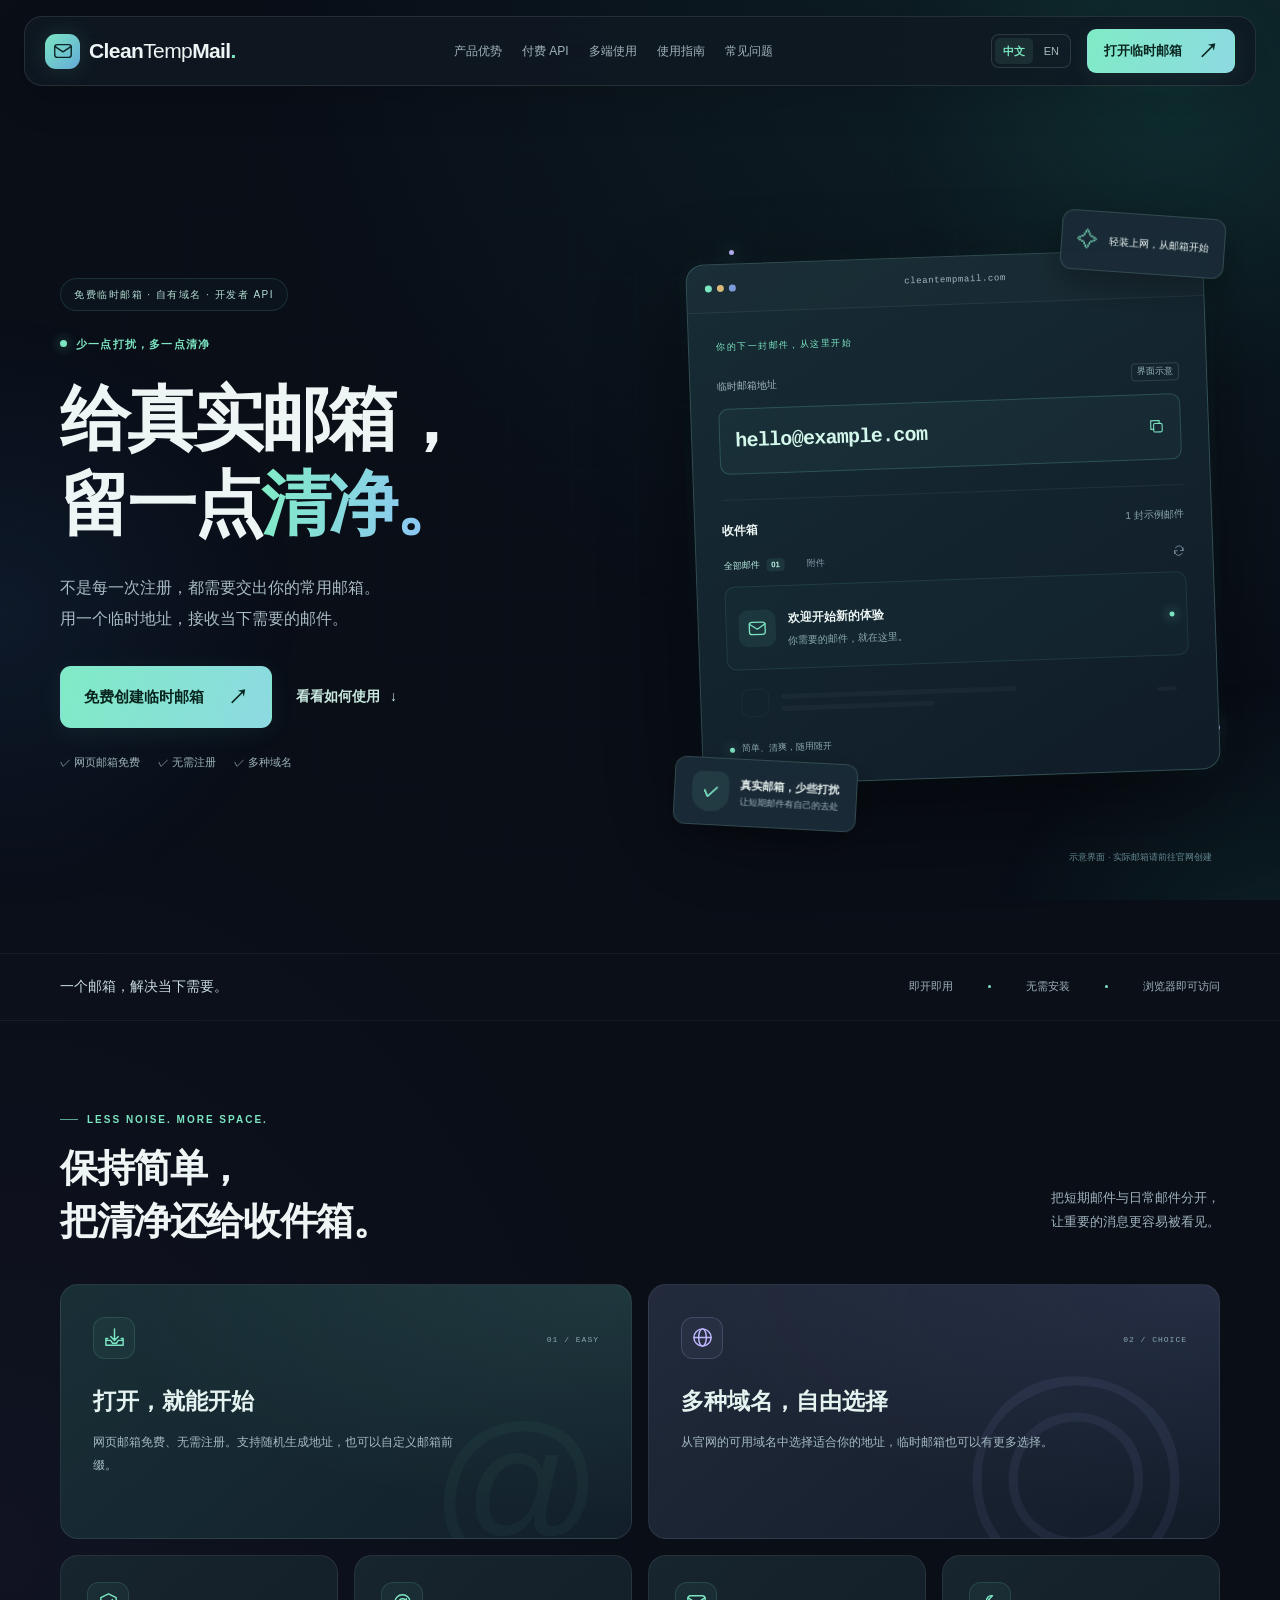
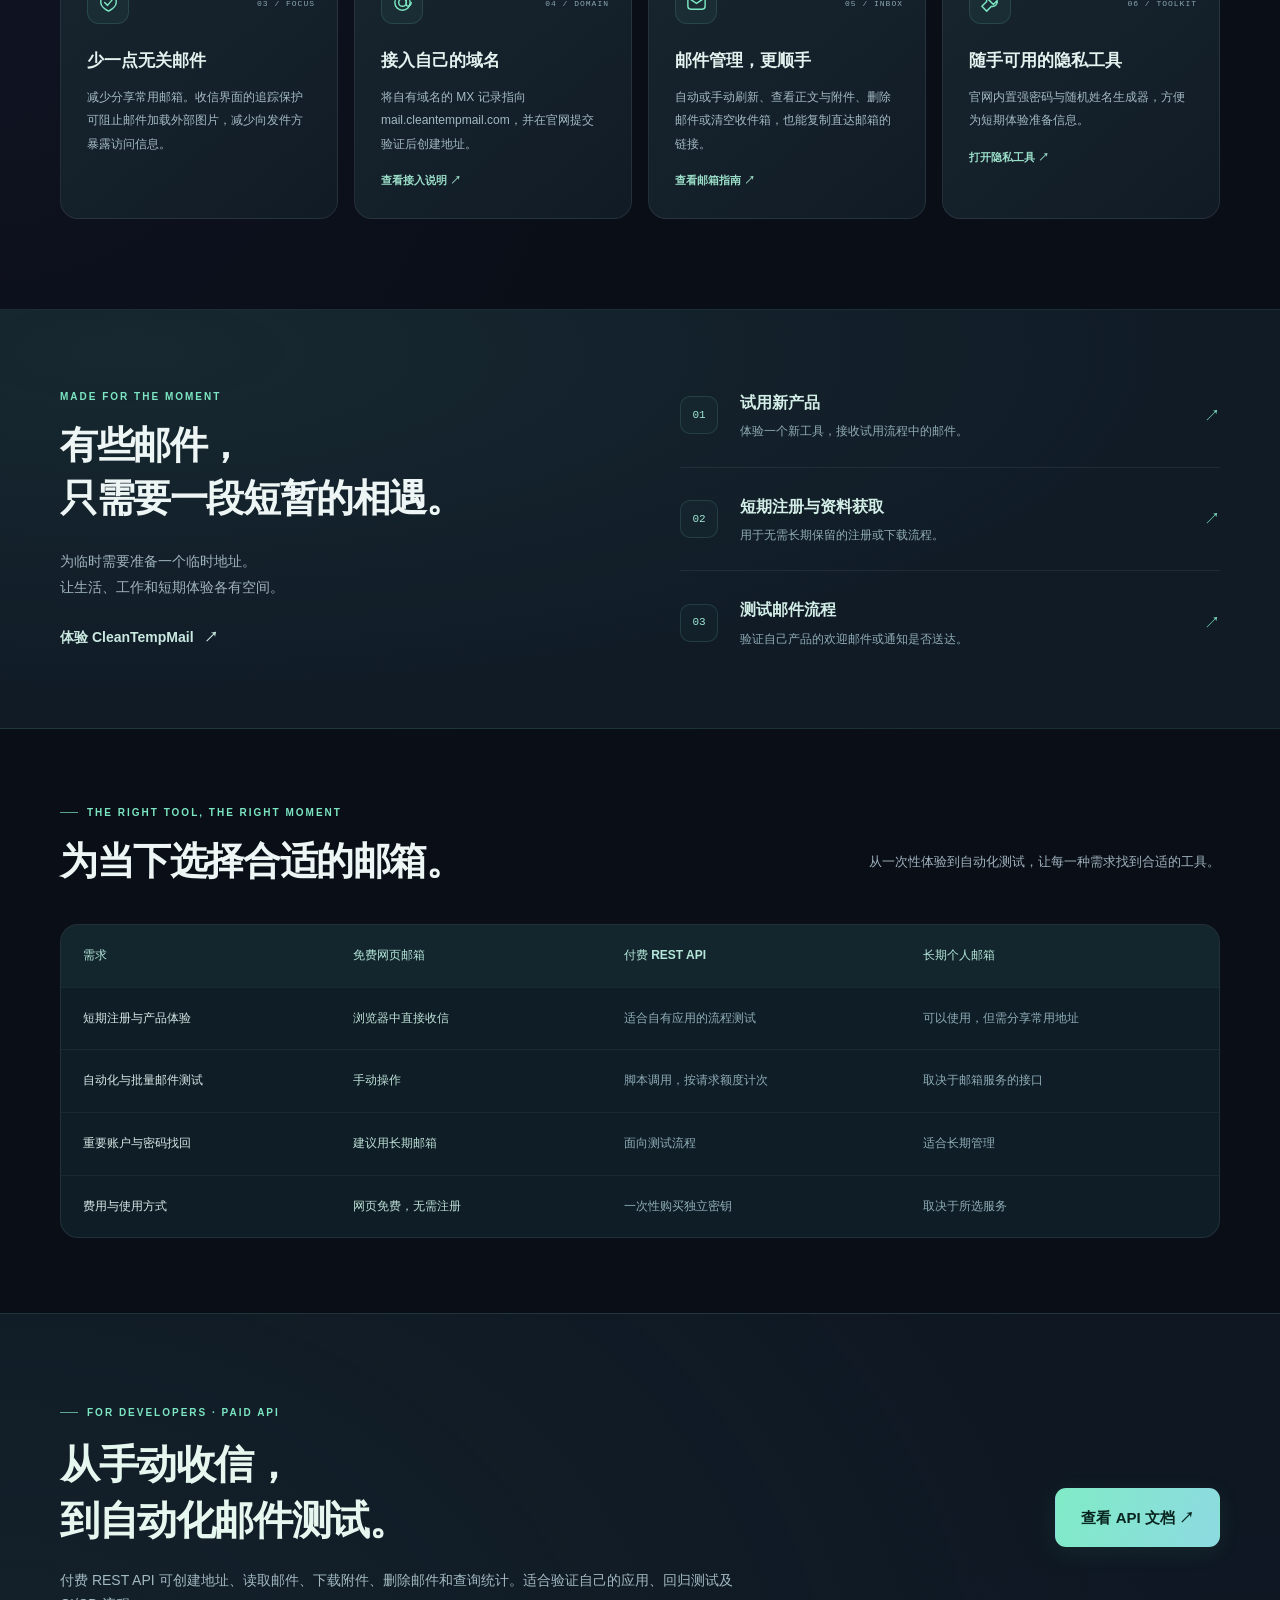
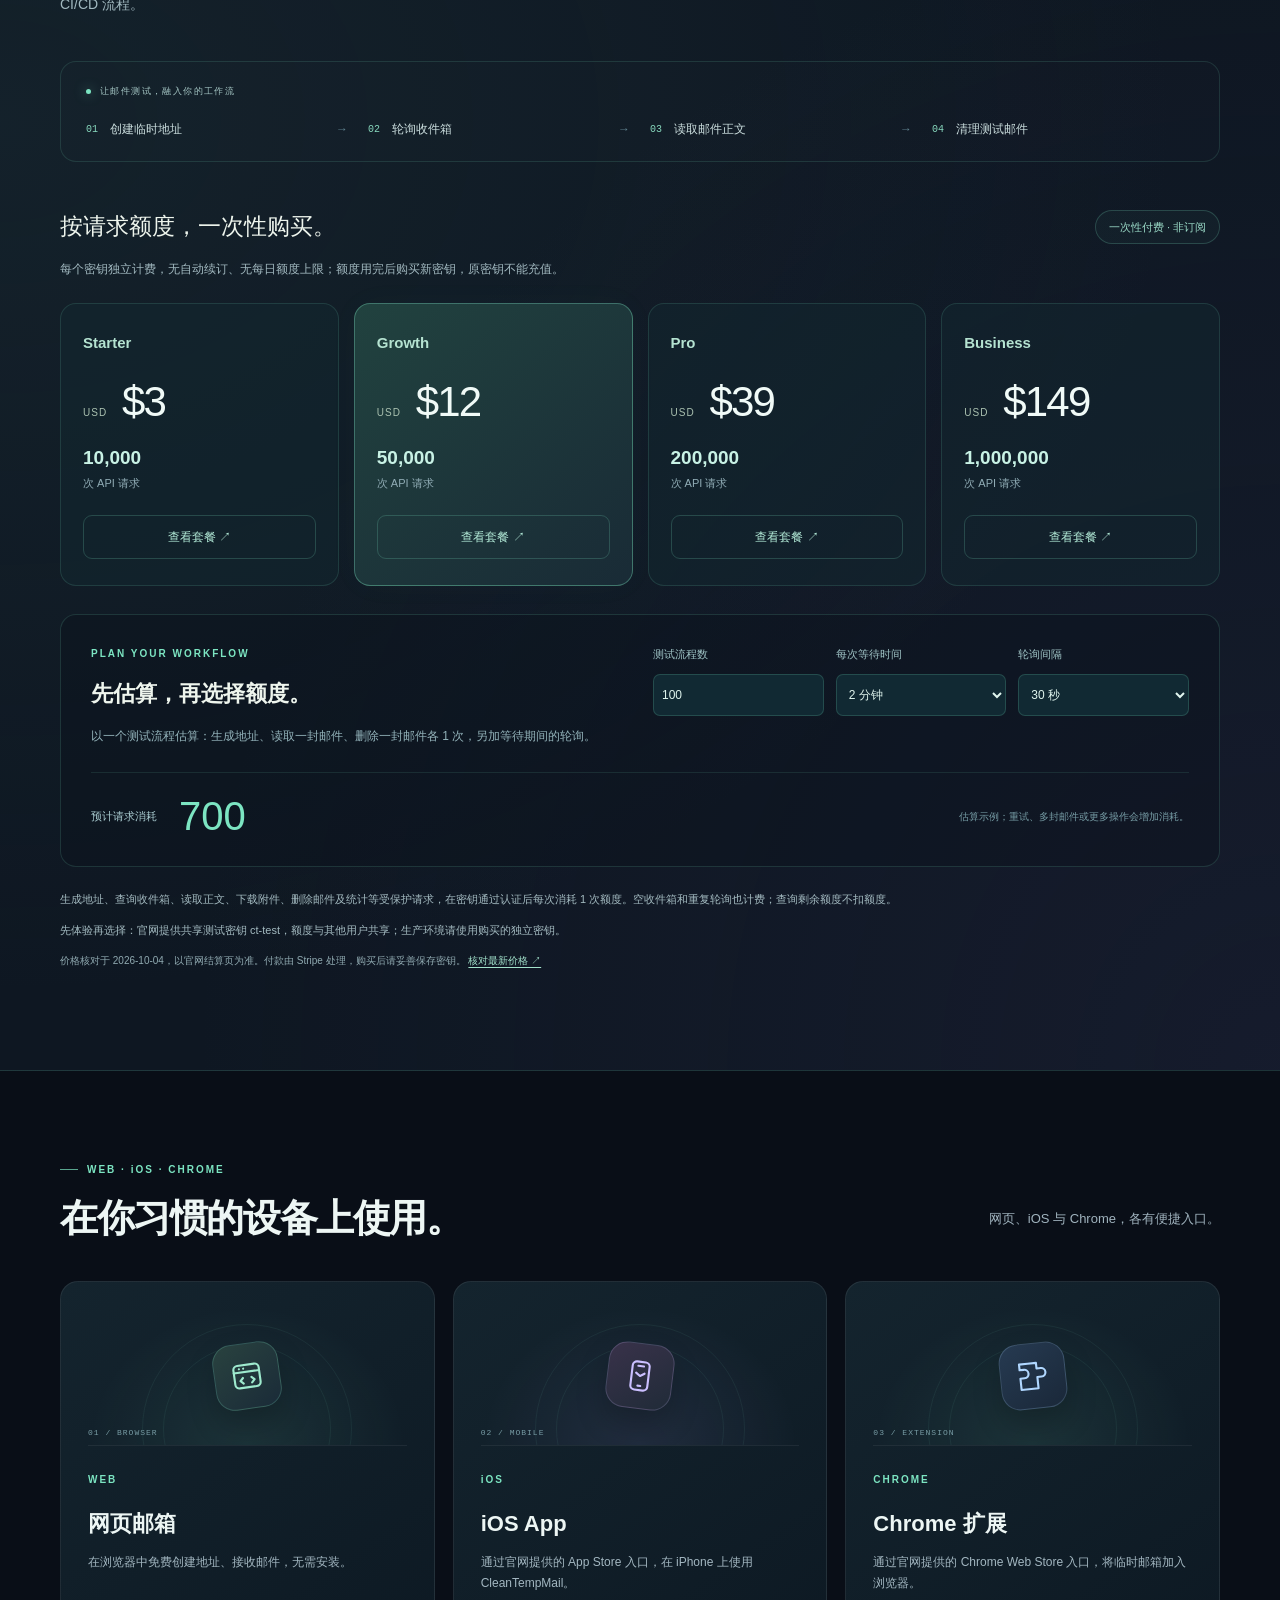
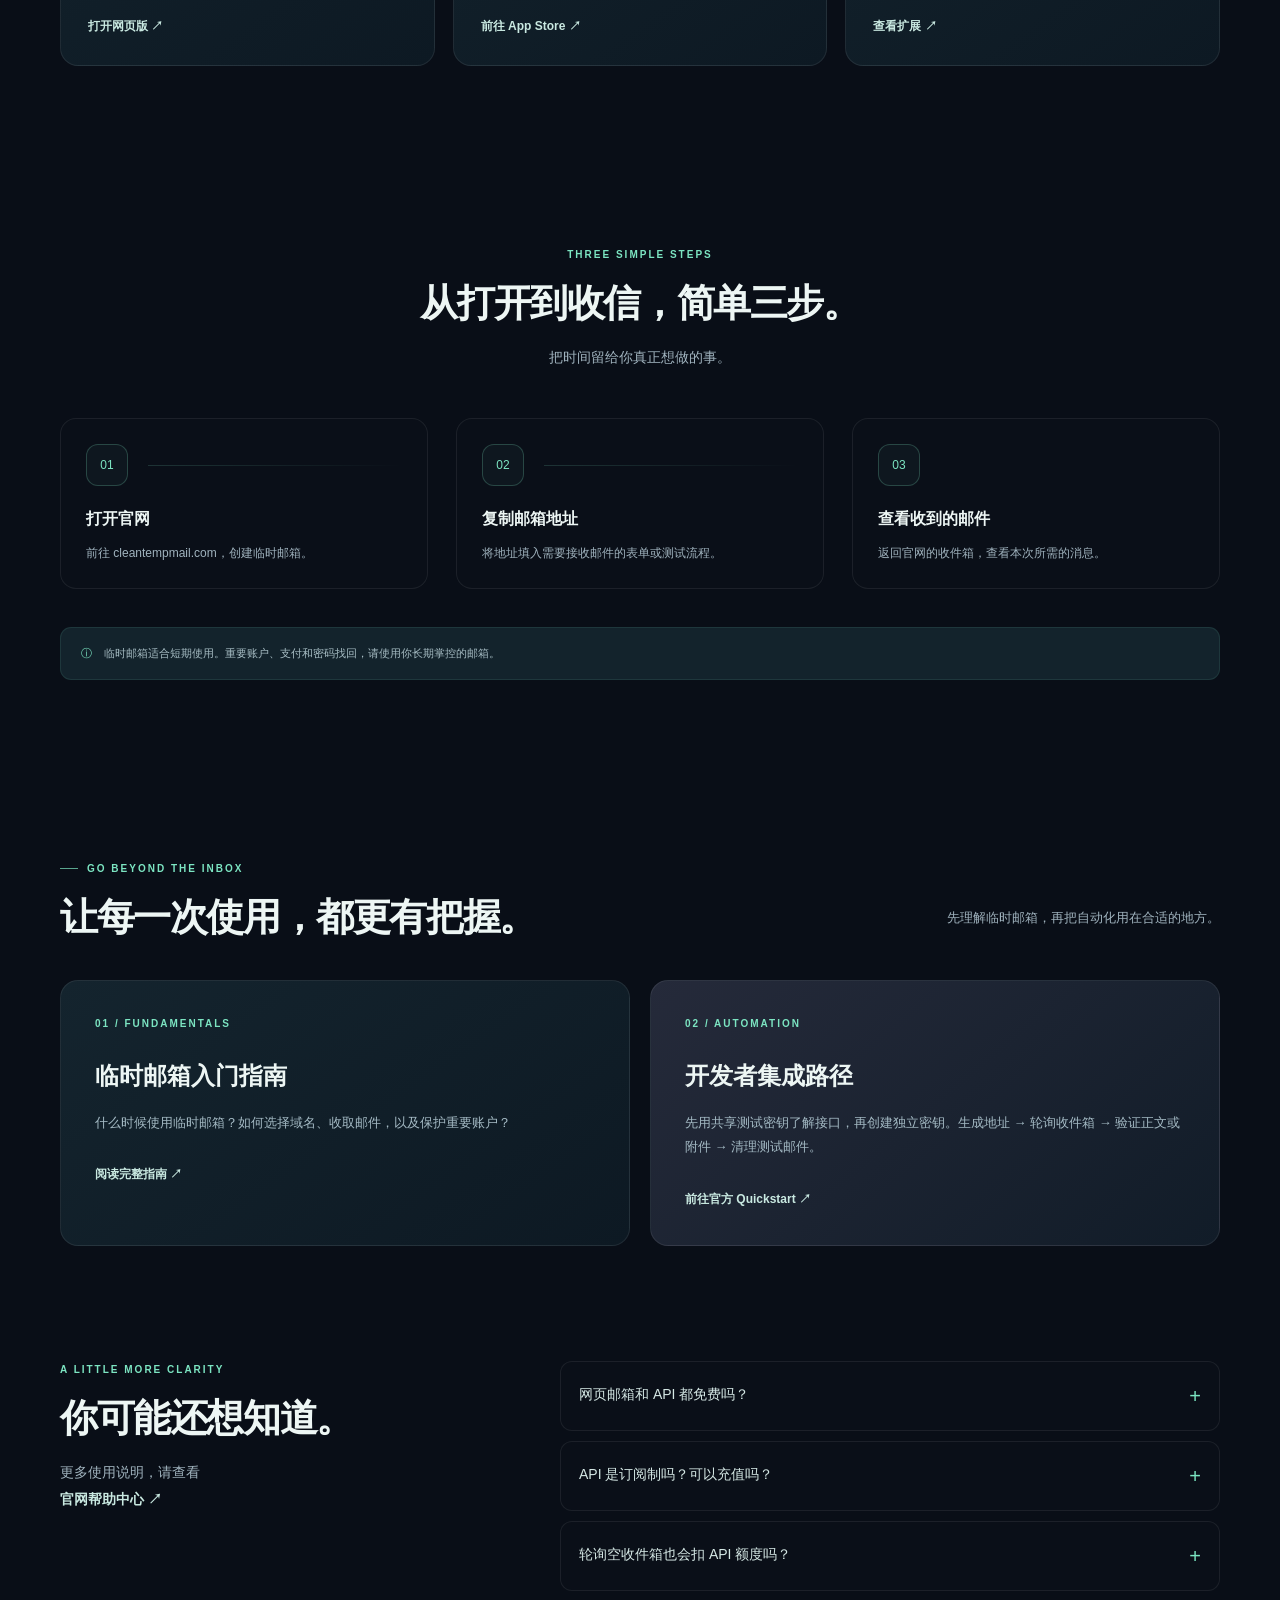
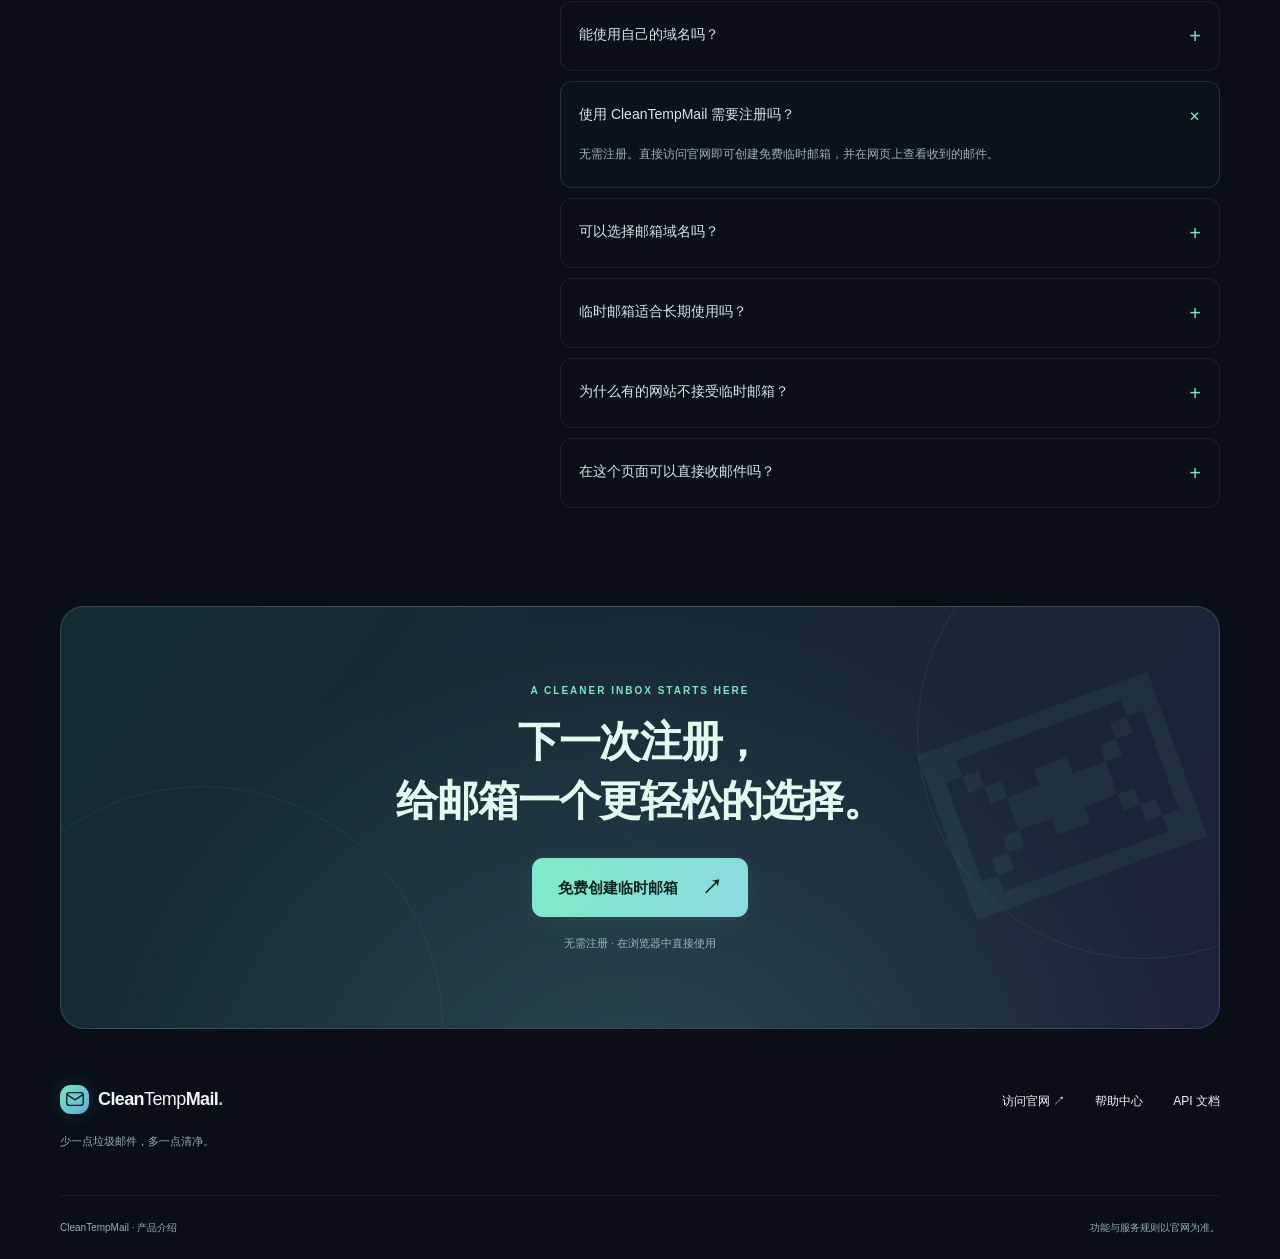
==== commit 36b06d64: "Refine bilingual landing page with floating navigation and inbox visuals Improve the responsive hero" ====
--- a/site/index.html
+++ b/site/index.html
@@ -20,20 +20,20 @@
 </head>
 <body><div class="ambient" aria-hidden="true"><i></i><i></i><i></i></div><div class="reading-progress" aria-hidden="true"></div>
 <a class="skip" href="#main">跳到主要内容</a>
-<header class="header"><div class="wrap nav"><a class="brand" href="#" aria-label="CleanTempMail 首页"><span class="brand-icon" aria-hidden="true">✉</span>Clean<span>Temp</span>Mail<span class="brand-dot">.</span></a><nav aria-label="主导航"><a href="#features">产品优势</a><a href="#api">付费 API</a><a href="#platforms">多端使用</a><a href="#guide">使用指南</a><a href="#faq">常见问题</a></nav><div class="nav-actions"><details class="mobile-nav"><summary aria-label="打开导航"><span></span><span></span></summary><div><a href="#features">功能</a><a href="#api">API</a><a href="#platforms">应用</a><a href="#guide">指南</a><a href="#faq">FAQ</a></div></details><div class="language-switch" role="group" aria-label="选择语言"><a href="./?lang=zh" lang="zh-CN" hreflang="zh-CN" aria-current="page">中文</a><a href="./en/?lang=en" lang="en" hreflang="en">EN</a></div><a class="button small" href="https://cleantempmail.com/">打开临时邮箱 <span aria-hidden="true">↗</span></a></div></div></header>
+<header class="header"><div class="wrap nav"><a class="brand" href="#" aria-label="CleanTempMail 首页"><span class="brand-icon" aria-hidden="true"><svg class="" viewBox="0 0 24 24" fill="none" stroke="currentColor" stroke-width="1.5" stroke-linecap="round" stroke-linejoin="round" aria-hidden="true"><rect x="3" y="5" width="18" height="14" rx="3"/><path d="m3 7 9 6 9-6"/></svg></span>Clean<span>Temp</span>Mail<span class="brand-dot">.</span></a><nav aria-label="主导航"><a href="#features">产品优势</a><a href="#api">付费 API</a><a href="#platforms">多端使用</a><a href="#guide">使用指南</a><a href="#faq">常见问题</a></nav><div class="nav-actions"><details class="mobile-nav"><summary aria-label="打开导航"><span></span><span></span></summary><div><a href="#features">功能</a><a href="#api">API</a><a href="#platforms">应用</a><a href="#guide">指南</a><a href="#faq">FAQ</a></div></details><div class="language-switch" role="group" aria-label="选择语言"><a href="./?lang=zh" lang="zh-CN" hreflang="zh-CN" aria-current="page">中文</a><a href="./en/?lang=en" lang="en" hreflang="en">EN</a></div><a class="button small" href="https://cleantempmail.com/">打开临时邮箱 <span aria-hidden="true">↗</span></a></div></div></header>
 <main id="main">
 <section class="hero wrap"><div class="hero-copy"><div class="hero-product-label">免费临时邮箱 · 自有域名 · 开发者 API</div><div class="eyebrow"><span class="status-dot"></span> 少一点打扰，多一点清净</div><h1>给真实邮箱，<br>留一点<span class="accent">清净。</span></h1><p class="lead">不是每一次注册，都需要交出你的常用邮箱。<br class="desktop">用一个临时地址，接收当下需要的邮件。</p><div class="hero-actions"><a class="button" href="https://cleantempmail.com/">免费创建临时邮箱 <span aria-hidden="true">↗</span></a><a class="text-link" href="#how">看看如何使用 <span aria-hidden="true">↓</span></a></div><div class="hero-checks"><span>✓ 网页邮箱免费</span><span>✓ 无需注册</span><span>✓ 多种域名</span></div></div>
-<div class="hero-art"><div class="orbital-spark spark-one"></div><div class="orbital-spark spark-two"></div><div class="orbit orbit-one"></div><div class="orbit orbit-two"></div><div class="floating-pill top-pill"><span aria-hidden="true">✧</span> 轻装上网，从邮箱开始</div><div class="mail-card"><div class="mock-top"><span class="window-dots"><i></i><i></i><i></i></span><span>你的临时收件箱</span><span aria-hidden="true">↗</span></div><div class="mock-body"><div class="mock-label">临时邮箱地址 <span>界面示意</span></div><div class="mock-address">hello@example.com <span aria-hidden="true">▢</span></div><div class="mock-divider"></div><div class="inbox-title">收件箱 <span>1 封示例邮件</span></div><div class="message"><div class="message-icon" aria-hidden="true">✉</div><div><strong>欢迎开始新的体验</strong><p>你需要的邮件，就在这里。</p></div><span class="message-dot"></span></div><div class="mock-bottom"><span class="status-dot"></span> 简单、清爽，随用随开</div></div></div><div class="floating-pill bottom-pill"><span class="shield" aria-hidden="true">✓</span><div><strong>真实邮箱，少些打扰</strong><small>让短期邮件有自己的去处</small></div></div><div class="art-caption">示意界面 · 实际邮箱请前往官网创建</div></div></section>
+<div class="hero-art"><div class="orbital-spark spark-one"></div><div class="orbital-spark spark-two"></div><div class="orbit orbit-one"></div><div class="orbit orbit-two"></div><div class="floating-pill top-pill"><span aria-hidden="true">✧</span> 轻装上网，从邮箱开始</div><div class="mail-card"><div class="mock-top"><span class="window-dots"><i></i><i></i><i></i></span><span class="mock-url">cleantempmail.com</span><span>你的临时收件箱</span><span aria-hidden="true">↗</span></div><div class="mock-body"><div class="inbox-overline">你的下一封邮件，从这里开始</div><div class="mock-label">临时邮箱地址 <span>界面示意</span></div><div class="mock-address">hello@example.com <span aria-hidden="true"><svg class="" viewBox="0 0 24 24" fill="none" stroke="currentColor" stroke-width="1.5" stroke-linecap="round" stroke-linejoin="round" aria-hidden="true"><rect x="8" y="8" width="12" height="12" rx="2"/><path d="M16 8V4H4v12h4"/></svg></span></div><div class="mock-divider"></div><div class="inbox-title">收件箱 <span>1 封示例邮件</span></div><div class="mock-tabs"><span>全部邮件 <b>01</b></span><span>附件</span><svg class="" viewBox="0 0 24 24" fill="none" stroke="currentColor" stroke-width="1.5" stroke-linecap="round" stroke-linejoin="round" aria-hidden="true"><path d="M20 7v5h-5M4 17v-5h5"/><path d="M6 7a7 7 0 0 1 12-1l2 6M4 12l2 6a7 7 0 0 0 12-1"/></svg></div><div class="message"><div class="message-icon" aria-hidden="true"><svg class="" viewBox="0 0 24 24" fill="none" stroke="currentColor" stroke-width="1.5" stroke-linecap="round" stroke-linejoin="round" aria-hidden="true"><rect x="3" y="5" width="18" height="14" rx="3"/><path d="m3 7 9 6 9-6"/></svg></div><div><strong>欢迎开始新的体验</strong><p>你需要的邮件，就在这里。</p></div><span class="message-dot"></span></div><div class="mock-empty" aria-hidden="true"><i></i><div><i></i><i></i></div><i></i></div><div class="mock-bottom"><span class="status-dot"></span> 简单、清爽，随用随开</div></div></div><div class="floating-pill bottom-pill"><span class="shield" aria-hidden="true">✓</span><div><strong>真实邮箱，少些打扰</strong><small>让短期邮件有自己的去处</small></div></div><div class="art-caption">示意界面 · 实际邮箱请前往官网创建</div></div></section>
 <div class="benefit-strip"><div class="wrap"><span>一个邮箱，解决当下需要。</span><div><span>即开即用</span><i></i><span>无需安装</span><i></i><span>浏览器即可访问</span></div></div></div>
-<section id="features" class="section wrap"><div class="section-heading"><div><div class="eyebrow">LESS NOISE. MORE SPACE.</div><h2>保持简单，<br>把清净还给收件箱。</h2></div><p>把短期邮件与日常邮件分开，<br>让重要的消息更容易被看见。</p></div><div class="features"><article class="feature"><span class="feature-icon" aria-hidden="true">↗</span><span class="card-number">01 / EASY</span><h3>打开，就能开始</h3><p>网页邮箱免费、无需注册。支持随机生成地址，也可以自定义邮箱前缀。</p></article><article class="feature"><span class="feature-icon" aria-hidden="true">◎</span><span class="card-number">02 / CHOICE</span><h3>多种域名，自由选择</h3><p>从官网的可用域名中选择适合你的地址，临时邮箱也可以有更多选择。</p></article><article class="feature"><span class="feature-icon" aria-hidden="true">✧</span><span class="card-number">03 / FOCUS</span><h3>少一点无关邮件</h3><p>减少分享常用邮箱。收信界面的追踪保护可阻止邮件加载外部图片，减少向发件方暴露访问信息。</p></article><article class="feature"><span class="feature-icon" aria-hidden="true">@</span><span class="card-number">04 / DOMAIN</span><h3>接入自己的域名</h3><p>将自有域名的 MX 记录指向 mail.cleantempmail.com，并在官网提交验证后创建地址。</p><a class="text-link feature-link" href="https://cleantempmail.com/help#help-step-4">查看接入说明 ↗</a></article><article class="feature"><span class="feature-icon" aria-hidden="true">✉</span><span class="card-number">05 / INBOX</span><h3>邮件管理，更顺手</h3><p>自动或手动刷新、查看正文与附件、删除邮件或清空收件箱，也能复制直达邮箱的链接。</p><a class="text-link feature-link" href="https://cleantempmail.com/help#help-step-2">查看邮箱指南 ↗</a></article><article class="feature"><span class="feature-icon" aria-hidden="true">✧</span><span class="card-number">06 / TOOLKIT</span><h3>随手可用的隐私工具</h3><p>官网内置强密码与随机姓名生成器，方便为短期体验准备信息。</p><a class="text-link feature-link" href="https://cleantempmail.com/">打开隐私工具 ↗</a></article></div></section>
+<section id="features" class="section wrap"><div class="section-heading"><div><div class="eyebrow">LESS NOISE. MORE SPACE.</div><h2>保持简单，<br>把清净还给收件箱。</h2></div><p>把短期邮件与日常邮件分开，<br>让重要的消息更容易被看见。</p></div><div class="features"><article class="feature"><span class="feature-icon" aria-hidden="true"><svg class="" viewBox="0 0 24 24" fill="none" stroke="currentColor" stroke-width="1.5" stroke-linecap="round" stroke-linejoin="round" aria-hidden="true"><path d="M12 3v12m-4-4 4 4 4-4"/><path d="M5 13H3v7h18v-7h-2M3 15h5l2 3h4l2-3h5"/></svg></span><span class="card-number">01 / EASY</span><h3>打开，就能开始</h3><p>网页邮箱免费、无需注册。支持随机生成地址，也可以自定义邮箱前缀。</p></article><article class="feature"><span class="feature-icon" aria-hidden="true"><svg class="" viewBox="0 0 24 24" fill="none" stroke="currentColor" stroke-width="1.5" stroke-linecap="round" stroke-linejoin="round" aria-hidden="true"><circle cx="12" cy="12" r="9"/><ellipse cx="12" cy="12" rx="4" ry="9"/><path d="M3 12h18"/></svg></span><span class="card-number">02 / CHOICE</span><h3>多种域名，自由选择</h3><p>从官网的可用域名中选择适合你的地址，临时邮箱也可以有更多选择。</p></article><article class="feature"><span class="feature-icon" aria-hidden="true"><svg class="" viewBox="0 0 24 24" fill="none" stroke="currentColor" stroke-width="1.5" stroke-linecap="round" stroke-linejoin="round" aria-hidden="true"><path d="m12 3 8 4v5c0 5-8 9-8 9s-8-4-8-9V7l8-4Z"/><path d="m8 12 3 3 5-6"/></svg></span><span class="card-number">03 / FOCUS</span><h3>少一点无关邮件</h3><p>减少分享常用邮箱。收信界面的追踪保护可阻止邮件加载外部图片，减少向发件方暴露访问信息。</p></article><article class="feature"><span class="feature-icon" aria-hidden="true"><svg class="" viewBox="0 0 24 24" fill="none" stroke="currentColor" stroke-width="1.5" stroke-linecap="round" stroke-linejoin="round" aria-hidden="true"><circle cx="12" cy="12" r="8"/><path d="M16 8v6c0 3 5 2 5-2"/><circle cx="12" cy="12" r="4"/></svg></span><span class="card-number">04 / DOMAIN</span><h3>接入自己的域名</h3><p>将自有域名的 MX 记录指向 mail.cleantempmail.com，并在官网提交验证后创建地址。</p><a class="text-link feature-link" href="https://cleantempmail.com/help#help-step-4">查看接入说明 ↗</a></article><article class="feature"><span class="feature-icon" aria-hidden="true"><svg class="" viewBox="0 0 24 24" fill="none" stroke="currentColor" stroke-width="1.5" stroke-linecap="round" stroke-linejoin="round" aria-hidden="true"><rect x="3" y="5" width="18" height="14" rx="3"/><path d="m3 7 9 6 9-6"/></svg></span><span class="card-number">05 / INBOX</span><h3>邮件管理，更顺手</h3><p>自动或手动刷新、查看正文与附件、删除邮件或清空收件箱，也能复制直达邮箱的链接。</p><a class="text-link feature-link" href="https://cleantempmail.com/help#help-step-2">查看邮箱指南 ↗</a></article><article class="feature"><span class="feature-icon" aria-hidden="true"><svg class="" viewBox="0 0 24 24" fill="none" stroke="currentColor" stroke-width="1.5" stroke-linecap="round" stroke-linejoin="round" aria-hidden="true"><path d="M14 5a5 5 0 0 0-6 6L3 16l5 5 5-5a5 5 0 0 0 6-6l-4 4-5-5 4-4Z"/></svg></span><span class="card-number">06 / TOOLKIT</span><h3>随手可用的隐私工具</h3><p>官网内置强密码与随机姓名生成器，方便为短期体验准备信息。</p><a class="text-link feature-link" href="https://cleantempmail.com/">打开隐私工具 ↗</a></article></div></section>
 <section class="use-section"><div class="wrap use-grid"><div><div class="eyebrow">MADE FOR THE MOMENT</div><h2>有些邮件，<br>只需要一段短暂的相遇。</h2><p class="section-description">为临时需要准备一个临时地址。<br>让生活、工作和短期体验各有空间。</p><a class="text-link" href="https://cleantempmail.com/">体验 CleanTempMail <span aria-hidden="true">↗</span></a></div><div class="use-list"><article><span class="use-number">01</span><div><h3>试用新产品</h3><p>体验一个新工具，接收试用流程中的邮件。</p></div><span aria-hidden="true">↗</span></article><article><span class="use-number">02</span><div><h3>短期注册与资料获取</h3><p>用于无需长期保留的注册或下载流程。</p></div><span aria-hidden="true">↗</span></article><article><span class="use-number">03</span><div><h3>测试邮件流程</h3><p>验证自己产品的欢迎邮件或通知是否送达。</p></div><span aria-hidden="true">↗</span></article></div></div></section>
 <section class="section wrap comparison-section"><div class="section-heading"><div><div class="eyebrow">THE RIGHT TOOL, THE RIGHT MOMENT</div><h2>为当下选择合适的邮箱。</h2></div><p>从一次性体验到自动化测试，让每一种需求找到合适的工具。</p></div><div class="table-scroll" tabindex="0" role="region" aria-label="邮箱使用方式对比"><table><caption class="sr-only">为当下选择合适的邮箱。</caption><thead><tr><th scope="col">需求</th><th scope="col">免费网页邮箱</th><th scope="col">付费 REST API</th><th scope="col">长期个人邮箱</th></tr></thead><tbody><tr><th scope="row">短期注册与产品体验</th><td>浏览器中直接收信</td><td>适合自有应用的流程测试</td><td>可以使用，但需分享常用地址</td></tr><tr><th scope="row">自动化与批量邮件测试</th><td>手动操作</td><td>脚本调用，按请求额度计次</td><td>取决于邮箱服务的接口</td></tr><tr><th scope="row">重要账户与密码找回</th><td>建议用长期邮箱</td><td>面向测试流程</td><td>适合长期管理</td></tr><tr><th scope="row">费用与使用方式</th><td>网页免费，无需注册</td><td>一次性购买独立密钥</td><td>取决于所选服务</td></tr></tbody></table></div></section>
-<section id="api" class="api-section"><div class="wrap"><div class="api-heading"><div><div class="eyebrow">FOR DEVELOPERS · PAID API</div><h2>从手动收信，<br>到自动化邮件测试。</h2><p>付费 REST API 可创建地址、读取邮件、下载附件、删除邮件和查询统计。适合验证自己的应用、回归测试及 CI/CD 流程。</p></div><a class="button" href="https://cleantempmail.com/api#api-reference">查看 API 文档 ↗</a></div><div class="pricing-heading"><h3>按请求额度，一次性购买。</h3><span class="api-badge">一次性付费 · 非订阅</span></div><p class="api-description">每个密钥独立计费，无自动续订、无每日额度上限；额度用完后购买新密钥，原密钥不能充值。</p><div class="plan-grid"><article class="plan-card"><h3>Starter</h3><div class="plan-price"><span>USD</span> $3</div><p class="plan-quota"><strong>10,000</strong> 次 API 请求</p><a class="plan-link" href="https://cleantempmail.com/api#api-plan-starter">查看套餐 ↗</a></article><article class="plan-card"><h3>Growth</h3><div class="plan-price"><span>USD</span> $12</div><p class="plan-quota"><strong>50,000</strong> 次 API 请求</p><a class="plan-link" href="https://cleantempmail.com/api#api-plan-growth">查看套餐 ↗</a></article><article class="plan-card"><h3>Pro</h3><div class="plan-price"><span>USD</span> $39</div><p class="plan-quota"><strong>200,000</strong> 次 API 请求</p><a class="plan-link" href="https://cleantempmail.com/api#api-plan-pro">查看套餐 ↗</a></article><article class="plan-card"><h3>Business</h3><div class="plan-price"><span>USD</span> $149</div><p class="plan-quota"><strong>1,000,000</strong> 次 API 请求</p><a class="plan-link" href="https://cleantempmail.com/api#api-plan-business">查看套餐 ↗</a></article></div><div class="quota-estimator"><div><div class="eyebrow">PLAN YOUR WORKFLOW</div><h3>先估算，再选择额度。</h3><p>以一个测试流程估算：生成地址、读取一封邮件、删除一封邮件各 1 次，另加等待期间的轮询。</p></div><form class="quota-form"><label for="runs">测试流程数<input id="runs" type="number" min="1" max="10000" step="1" value="100" inputmode="numeric"></label><label for="window">每次等待时间<select id="window"><option value="60">1 分钟</option><option value="120" selected>2 分钟</option><option value="300">5 分钟</option></select></label><label for="interval">轮询间隔<select id="interval"><option value="10">10 秒</option><option value="30" selected>30 秒</option><option value="60">60 秒</option></select></label></form><div class="estimate-output"><span>预计请求消耗</span><output id="quota-result" for="runs window interval" aria-live="polite">700</output><small>估算示例；重试、多封邮件或更多操作会增加消耗。</small></div></div><div class="api-notes"><p>生成地址、查询收件箱、读取正文、下载附件、删除邮件及统计等受保护请求，在密钥通过认证后每次消耗 1 次额度。空收件箱和重复轮询也计费；查询剩余额度不扣额度。</p><p>先体验再选择：官网提供共享测试密钥 ct-test，额度与其他用户共享；生产环境请使用购买的独立密钥。</p><p class="price-date">价格核对于 2026-10-04，以官网结算页为准。付款由 Stripe 处理，购买后请妥善保存密钥。 <a href="https://cleantempmail.com/api#api-plans">核对最新价格 ↗</a></p></div></div></section>
-<section id="platforms" class="section wrap"><div class="section-heading"><div><div class="eyebrow">WEB · iOS · CHROME</div><h2>在你习惯的设备上使用。</h2></div><p>网页、iOS 与 Chrome，各有便捷入口。</p></div><div class="platform-grid"><article class="platform-card"><span class="eyebrow">WEB</span><h3>网页邮箱</h3><p>在浏览器中免费创建地址、接收邮件，无需安装。</p><a class="text-link" href="https://cleantempmail.com/">打开网页版 ↗</a></article><article class="platform-card"><span class="eyebrow">iOS</span><h3>iOS App</h3><p>通过官网提供的 App Store 入口，在 iPhone 上使用 CleanTempMail。</p><a class="text-link" href="https://apps.apple.com/app/cleantempmail/id6804115132">前往 App Store ↗</a></article><article class="platform-card"><span class="eyebrow">CHROME</span><h3>Chrome 扩展</h3><p>通过官网提供的 Chrome Web Store 入口，将临时邮箱加入浏览器。</p><a class="text-link" href="https://chrome.google.com/webstore/detail/ckdnbgkaiffdkkgfplbbicegcbakimdg">查看扩展 ↗</a></article></div></section>
+<section id="api" class="api-section"><div class="wrap"><div class="api-heading"><div><div class="eyebrow">FOR DEVELOPERS · PAID API</div><h2>从手动收信，<br>到自动化邮件测试。</h2><p>付费 REST API 可创建地址、读取邮件、下载附件、删除邮件和查询统计。适合验证自己的应用、回归测试及 CI/CD 流程。</p></div><a class="button" href="https://cleantempmail.com/api#api-reference">查看 API 文档 ↗</a></div><div class="api-workflow"><div class="workflow-label"><span class="status-dot"></span>让邮件测试，融入你的工作流</div><ol><li><span>01</span><strong>创建临时地址</strong><b aria-hidden="true">→</b></li><li><span>02</span><strong>轮询收件箱</strong><b aria-hidden="true">→</b></li><li><span>03</span><strong>读取邮件正文</strong><b aria-hidden="true">→</b></li><li><span>04</span><strong>清理测试邮件</strong><b aria-hidden="true">→</b></li></ol></div><div class="pricing-heading"><h3>按请求额度，一次性购买。</h3><span class="api-badge">一次性付费 · 非订阅</span></div><p class="api-description">每个密钥独立计费，无自动续订、无每日额度上限；额度用完后购买新密钥，原密钥不能充值。</p><div class="plan-grid"><article class="plan-card"><h3>Starter</h3><div class="plan-price"><span>USD</span> $3</div><p class="plan-quota"><strong>10,000</strong> 次 API 请求</p><a class="plan-link" href="https://cleantempmail.com/api#api-plan-starter">查看套餐 ↗</a></article><article class="plan-card"><h3>Growth</h3><div class="plan-price"><span>USD</span> $12</div><p class="plan-quota"><strong>50,000</strong> 次 API 请求</p><a class="plan-link" href="https://cleantempmail.com/api#api-plan-growth">查看套餐 ↗</a></article><article class="plan-card"><h3>Pro</h3><div class="plan-price"><span>USD</span> $39</div><p class="plan-quota"><strong>200,000</strong> 次 API 请求</p><a class="plan-link" href="https://cleantempmail.com/api#api-plan-pro">查看套餐 ↗</a></article><article class="plan-card"><h3>Business</h3><div class="plan-price"><span>USD</span> $149</div><p class="plan-quota"><strong>1,000,000</strong> 次 API 请求</p><a class="plan-link" href="https://cleantempmail.com/api#api-plan-business">查看套餐 ↗</a></article></div><div class="quota-estimator"><div><div class="eyebrow">PLAN YOUR WORKFLOW</div><h3>先估算，再选择额度。</h3><p>以一个测试流程估算：生成地址、读取一封邮件、删除一封邮件各 1 次，另加等待期间的轮询。</p></div><form class="quota-form"><label for="runs">测试流程数<input id="runs" type="number" min="1" max="10000" step="1" value="100" inputmode="numeric"></label><label for="window">每次等待时间<select id="window"><option value="60">1 分钟</option><option value="120" selected>2 分钟</option><option value="300">5 分钟</option></select></label><label for="interval">轮询间隔<select id="interval"><option value="10">10 秒</option><option value="30" selected>30 秒</option><option value="60">60 秒</option></select></label></form><div class="estimate-output"><span>预计请求消耗</span><output id="quota-result" for="runs window interval" aria-live="polite">700</output><small>估算示例；重试、多封邮件或更多操作会增加消耗。</small></div></div><div class="api-notes"><p>生成地址、查询收件箱、读取正文、下载附件、删除邮件及统计等受保护请求，在密钥通过认证后每次消耗 1 次额度。空收件箱和重复轮询也计费；查询剩余额度不扣额度。</p><p>先体验再选择：官网提供共享测试密钥 ct-test，额度与其他用户共享；生产环境请使用购买的独立密钥。</p><p class="price-date">价格核对于 2026-10-04，以官网结算页为准。付款由 Stripe 处理，购买后请妥善保存密钥。 <a href="https://cleantempmail.com/api#api-plans">核对最新价格 ↗</a></p></div></div></section>
+<section id="platforms" class="section wrap"><div class="section-heading"><div><div class="eyebrow">WEB · iOS · CHROME</div><h2>在你习惯的设备上使用。</h2></div><p>网页、iOS 与 Chrome，各有便捷入口。</p></div><div class="platform-grid"><article class="platform-card"><div class="platform-visual" aria-hidden="true"><div class="platform-orbit"></div><span><svg class="" viewBox="0 0 24 24" fill="none" stroke="currentColor" stroke-width="1.5" stroke-linecap="round" stroke-linejoin="round" aria-hidden="true"><rect x="3" y="4" width="18" height="16" rx="3"/><path d="M3 9h18M7 6.5h.01M10 6.5h.01M9 13l-2 2 2 2m6-4 2 2-2 2"/></svg></span><i>01 / BROWSER</i></div><span class="eyebrow">WEB</span><h3>网页邮箱</h3><p>在浏览器中免费创建地址、接收邮件，无需安装。</p><a class="text-link" href="https://cleantempmail.com/">打开网页版 ↗</a></article><article class="platform-card"><div class="platform-visual" aria-hidden="true"><div class="platform-orbit"></div><span><svg class="" viewBox="0 0 24 24" fill="none" stroke="currentColor" stroke-width="1.5" stroke-linecap="round" stroke-linejoin="round" aria-hidden="true"><rect x="6" y="2" width="12" height="20" rx="3"/><path d="M10 5h4M11 19h2"/><path d="m9 10 3 2 3-2"/></svg></span><i>02 / MOBILE</i></div><span class="eyebrow">iOS</span><h3>iOS App</h3><p>通过官网提供的 App Store 入口，在 iPhone 上使用 CleanTempMail。</p><a class="text-link" href="https://apps.apple.com/app/cleantempmail/id6804115132">前往 App Store ↗</a></article><article class="platform-card"><div class="platform-visual" aria-hidden="true"><div class="platform-orbit"></div><span><svg class="" viewBox="0 0 24 24" fill="none" stroke="currentColor" stroke-width="1.5" stroke-linecap="round" stroke-linejoin="round" aria-hidden="true"><path d="M9 3h6v4h3a3 3 0 1 1 0 6h-3v8H3v-8h3a3 3 0 1 0 0-6H3V3h6Z"/></svg></span><i>03 / EXTENSION</i></div><span class="eyebrow">CHROME</span><h3>Chrome 扩展</h3><p>通过官网提供的 Chrome Web Store 入口，将临时邮箱加入浏览器。</p><a class="text-link" href="https://chrome.google.com/webstore/detail/ckdnbgkaiffdkkgfplbbicegcbakimdg">查看扩展 ↗</a></article></div></section>
 <section id="how" class="section wrap"><div class="center-heading"><div class="eyebrow">THREE SIMPLE STEPS</div><h2>从打开到收信，简单三步。</h2><p>把时间留给你真正想做的事。</p></div><div class="steps"><article><div class="step-top"><span>01</span><div></div></div><h3>打开官网</h3><p>前往 cleantempmail.com，创建临时邮箱。</p></article><article><div class="step-top"><span>02</span><div></div></div><h3>复制邮箱地址</h3><p>将地址填入需要接收邮件的表单或测试流程。</p></article><article><div class="step-top"><span>03</span></div><h3>查看收到的邮件</h3><p>返回官网的收件箱，查看本次所需的消息。</p></article></div><div class="usage-note"><span aria-hidden="true">ⓘ</span> 临时邮箱适合短期使用。重要账户、支付和密码找回，请使用你长期掌控的邮箱。</div></section>
 <section id="guide" class="section wrap guide-section"><div class="section-heading"><div><div class="eyebrow">GO BEYOND THE INBOX</div><h2>让每一次使用，都更有把握。</h2></div><p>先理解临时邮箱，再把自动化用在合适的地方。</p></div><div class="guide-grid"><article class="guide-card"><div class="eyebrow">01 / FUNDAMENTALS</div><h3>临时邮箱入门指南</h3><p>什么时候使用临时邮箱？如何选择域名、收取邮件，以及保护重要账户？</p><a class="text-link" href="./guide/temporary-email.html">阅读完整指南 ↗</a></article><article class="guide-card"><div class="eyebrow">02 / AUTOMATION</div><h3>开发者集成路径</h3><p>先用共享测试密钥了解接口，再创建独立密钥。生成地址 → 轮询收件箱 → 验证正文或附件 → 清理测试邮件。</p><a class="text-link" href="https://cleantempmail.com/api#api-quickstart">前往官方 Quickstart ↗</a></article></div></section>
 <section id="faq" class="faq-section wrap"><div><div class="eyebrow">A LITTLE MORE CLARITY</div><h2>你可能还想知道。</h2><p>更多使用说明，请查看<br><a class="text-link" href="https://cleantempmail.com/help">官网帮助中心 ↗</a></p></div><div class="faq-list"><details><summary>网页邮箱和 API 都免费吗？<span aria-hidden="true">+</span></summary><p>网页临时邮箱免费、无需注册。API 面向自动化调用，独立密钥按请求额度一次性购买；共享测试密钥仅供体验。</p></details><details><summary>API 是订阅制吗？可以充值吗？<span aria-hidden="true">+</span></summary><p>不是订阅，没有自动续订。每次购买生成一个独立密钥，额度不能追加到原密钥；需要更多额度时购买新密钥。</p></details><details><summary>轮询空收件箱也会扣 API 额度吗？<span aria-hidden="true">+</span></summary><p>会。受保护 API 在密钥通过认证后即计次，空结果、重复轮询及部分处理错误仍会消耗额度。公开域名列表和剩余额度查询不扣额度。</p></details><details><summary>能使用自己的域名吗？<span aria-hidden="true">+</span></summary><p>可以。按官网说明配置 MX 记录，并在自有域名入口提交验证。域名接入与可用情况以官网为准。</p></details><details open><summary>使用 CleanTempMail 需要注册吗？<span aria-hidden="true">+</span></summary><p>无需注册。直接访问官网即可创建免费临时邮箱，并在网页上查看收到的邮件。</p></details><details><summary>可以选择邮箱域名吗？<span aria-hidden="true">+</span></summary><p>可以。官网提供多种可用域名供选择；具体域名及可用情况以官网实时显示为准。</p></details><details><summary>临时邮箱适合长期使用吗？<span aria-hidden="true">+</span></summary><p>建议用于短期体验与测试。对于长期账户、重要资料和密码找回，使用你长期掌控的个人邮箱更合适。</p></details><details><summary>为什么有的网站不接受临时邮箱？<span aria-hidden="true">+</span></summary><p>不同网站有自己的邮箱验证规则，部分服务会限制临时邮箱。请遵守对方的使用规则。</p></details><details><summary>在这个页面可以直接收邮件吗？<span aria-hidden="true">+</span></summary><p>这是 CleanTempMail 的宣传页面。点击“免费创建临时邮箱”进入官网，即可使用实际的邮箱功能。</p></details></div></section>
 <section class="cta wrap"><div class="cta-decoration" aria-hidden="true">✉</div><div class="eyebrow">A CLEANER INBOX STARTS HERE</div><h2>下一次注册，<br>给邮箱一个更轻松的选择。</h2><a class="button" href="https://cleantempmail.com/">免费创建临时邮箱 <span aria-hidden="true">↗</span></a><p>无需注册 · 在浏览器中直接使用</p></section>
 </main>
-<a class="back-top" href="#main" aria-label="返回顶部">↑</a><footer class="wrap footer"><div><a class="brand" href="https://cleantempmail.com/"><span class="brand-icon" aria-hidden="true">✉</span>Clean<span>Temp</span>Mail<span class="brand-dot">.</span></a><p>少一点垃圾邮件，多一点清净。</p></div><div class="footer-links"><a href="https://cleantempmail.com/">访问官网 ↗</a><a href="https://cleantempmail.com/help">帮助中心</a><a href="https://cleantempmail.com/api">API 文档</a></div><div class="footer-bottom"><span>CleanTempMail · 产品介绍</span><span>功能与服务规则以官网为准。</span></div></footer>
+<a class="back-top" href="#main" aria-label="返回顶部">↑</a><footer class="wrap footer"><div><a class="brand" href="https://cleantempmail.com/"><span class="brand-icon" aria-hidden="true"><svg class="" viewBox="0 0 24 24" fill="none" stroke="currentColor" stroke-width="1.5" stroke-linecap="round" stroke-linejoin="round" aria-hidden="true"><rect x="3" y="5" width="18" height="14" rx="3"/><path d="m3 7 9 6 9-6"/></svg></span>Clean<span>Temp</span>Mail<span class="brand-dot">.</span></a><p>少一点垃圾邮件，多一点清净。</p></div><div class="footer-links"><a href="https://cleantempmail.com/">访问官网 ↗</a><a href="https://cleantempmail.com/help">帮助中心</a><a href="https://cleantempmail.com/api">API 文档</a></div><div class="footer-bottom"><span>CleanTempMail · 产品介绍</span><span>功能与服务规则以官网为准。</span></div></footer>
 </body></html>
--- a/site/assets/polish.css
+++ b/site/assets/polish.css
@@ -8,3 +8,21 @@
 @media print{.ambient,.reading-progress,.back-top,.mobile-nav,.hero-art{display:none}body{background:white;color:#111}.header{position:static;background:white}.feature,.platform-card,.guide-card,.plan-card,.api-section,.use-section,.cta{background:white;color:#111;border-color:#ccc}p,h1,h2,h3,a{color:#111!important}.motion-enabled .reveal{opacity:1!important;translate:none!important}}
 @media(min-width:761px){.hero::before{inset:0}}
 .hero-art{overflow:clip;padding-inline:16px}.hero-art .top-pill{right:16px}.hero-art .bottom-pill{left:16px}.art-caption{bottom:0}
+
+/* Refined visual system: floating navigation, editorial cards and inbox preview. */
+:root{--bg:#090e17;--ink:#edf6f4;--muted:#a0b3be;--line:#ffffff18}
+body{background:radial-gradient(ellipse 65% 700px at 85% 0,#153b3b66,transparent),radial-gradient(ellipse 50% 750px at 0 1550px,#24203d44,transparent),var(--bg)}
+.header{top:16px;width:min(1280px,calc(100% - 48px));margin:16px auto 0;border:1px solid #ffffff19;border-radius:18px;background:#101922db;box-shadow:0 12px 40px #0002;backdrop-filter:blur(24px)}
+.header .wrap{width:calc(100% - 40px);max-width:none}.nav{height:68px}.brand-icon{border-radius:11px;width:35px;height:35px}.brand-icon svg{width:22px;height:22px}.nav nav a{font-size:12px}.button{border-radius:11px}.button.small{border-radius:9px}.language-switch{border-radius:8px}.language-switch a{border-radius:5px}
+.hero{padding-block:95px 85px;gap:50px;grid-template-columns:1.08fr 1fr}.hero-copy{position:relative;z-index:1}.hero-product-label{font-size:10px;letter-spacing:1.5px;display:inline-block;border:1px solid #7ce5c223;background:#7ce5c207;border-radius:100px;padding:7px 13px;margin-bottom:24px;color:#b6ded5}.hero h1{font-size:clamp(48px,5.5vw,78px);line-height:1.2;letter-spacing:-3px;margin-block:24px 27px}html[lang=en] .hero h1{font-size:clamp(48px,5.5vw,78px);line-height:1.08;letter-spacing:-3px}.accent:after{display:none}.hero .lead{font-size:16px;line-height:1.9;margin-block:0 32px}.hero-actions{gap:24px}.hero-actions .button{padding:17px 23px}.hero-checks{gap:18px;margin-top:25px;font-size:11px}.hero-checks span{display:flex;gap:7px}.hero::before{background-size:64px 64px;mask-image:radial-gradient(ellipse at 70% 40%,#000,transparent 75%)}
+.hero-art{padding:75px 8px 90px;overflow:visible}.hero-art::before{content:"";position:absolute;inset:12% -5%;background:radial-gradient(ellipse,#69dcbc20,transparent 65%);filter:blur(25px);z-index:-1}.mail-card{border-radius:18px;background:linear-gradient(150deg,#172c35,#101c28);border-color:#99e4d238;box-shadow:0 32px 90px #0007,0 0 0 7px #7ce5c203;animation:inbox-drift 8s ease-in-out infinite;transform:rotate(-2deg)}
+.mock-top{padding:15px 18px;background:#ffffff03;gap:12px}.mock-top>span:nth-last-child(2){display:none}.mock-url{font-family:ui-monospace,SFMono-Regular,Consolas,monospace;letter-spacing:.6px;font-size:9px;color:#a2b6c0}.window-dots i{width:7px;height:7px}.window-dots i:nth-child(2){background:#d9b978}.window-dots i:nth-child(3){background:#7c9bda}.mock-body{padding:27px}.inbox-overline{font-size:9px;letter-spacing:1.5px;color:#7ce5c2;margin-bottom:23px}.mock-address{font-family:ui-monospace,SFMono-Regular,Consolas,monospace;font-size:20px;padding:15px;letter-spacing:-.7px;border-radius:10px;background:#7ce5c20a}.mock-address svg{width:17px;height:17px;vertical-align:middle}.mock-label{font-size:10px}.mock-divider{margin:25px 0 20px}.mock-tabs{display:flex;align-items:center;gap:22px;margin-top:18px;font-size:9px;color:#8399a6}.mock-tabs>span:first-child{color:#b9eee0}.mock-tabs b{font-size:8px;padding:2px 5px;background:#7ce5c216;border-radius:4px;margin-left:4px}.mock-tabs svg{width:13px;height:13px;margin-left:auto}.message{padding:17px 12px;border-radius:10px;border-color:#7ce5c21c;background:#7ce5c205;margin-top:13px}.message-icon svg{width:21px;height:21px}.message strong{font-size:12px}.message p{font-size:10px}.mock-empty{display:flex;align-items:center;gap:12px;padding:19px 13px 0;opacity:.5}.mock-empty>i:first-child{height:28px;width:28px;border:1px solid #ffffff12;border-radius:8px}.mock-empty>div{flex:1}.mock-empty>div i{display:block;height:5px;width:65%;background:#ffffff10;border-radius:5px}.mock-empty>div i+i{width:42%;margin-top:7px}.mock-empty>i:last-child{width:20px;height:4px;background:#ffffff15;border-radius:4px}.mock-bottom{margin-top:24px;font-size:9px}.floating-pill{border-radius:12px;background:#1a2b37f2}.hero-art .top-pill{right:-5px;top:33px;font-size:10px;padding:11px 15px}.hero-art .bottom-pill{left:-12px;bottom:40px;padding:13px 17px}.bottom-pill strong{font-size:11px}.bottom-pill small{font-size:9px}.art-caption{bottom:2px;font-size:9px;right:8px}.orbit{width:420px;height:420px;max-width:110%;border-color:#7ce5c21a}.orbit-two{width:490px;height:490px;border-style:solid;border-color:#9a9df11a}.orbital-spark{background:#bcb5ff}.benefit-strip{background:#ffffff02;padding-block:21px}.benefit-strip .wrap>div{gap:35px}.benefit-strip .wrap>span{font-weight:500}.benefit-strip .wrap>div>span{font-size:11px}
+h2{font-size:38px;line-height:1.4;letter-spacing:-1.4px}.section-heading{margin-bottom:36px;gap:30px}.section-heading>p{font-size:13px}.eyebrow{font-size:10px;letter-spacing:2px}.section-heading .eyebrow::before,.api-heading .eyebrow::before{content:"";width:18px;height:1px;background:currentColor;opacity:.7}.features{grid-template-columns:repeat(12,minmax(0,1fr));gap:16px}.feature{grid-column:span 3;border-radius:18px;padding:26px;min-height:260px;background:linear-gradient(140deg,#17252f,#111b25)}.feature:nth-child(-n+2){grid-column:span 6;min-height:255px;padding:32px}.feature:first-child{background:radial-gradient(ellipse at 100% 0,#7ce5c219,transparent 65%),linear-gradient(140deg,#192f36,#121f2b)}.feature:nth-child(2){background:radial-gradient(ellipse at 100% 0,#a59bfa1a,transparent 65%),linear-gradient(140deg,#222a3b,#121c29)}.feature:nth-child(-n+2)::after{content:"@";position:absolute;right:28px;bottom:-33px;font-size:170px;line-height:1;font-weight:300;color:#7ce5c20b;pointer-events:none;z-index:-1}.feature:nth-child(2)::after{content:"◎";color:#b5b0fa13;font-size:230px;bottom:-60px}.feature:nth-child(-n+2) p{max-width:380px}.feature h3{font-size:17px;margin-block:23px 10px}.feature:nth-child(-n+2) h3{font-size:23px}.feature p{font-size:12px;line-height:1.95;color:#a4bac3}.feature-icon{width:42px;height:42px;border-radius:12px}.feature-icon svg{width:23px;height:23px}.feature:nth-child(2) .feature-icon{color:#c0b7ff;border-color:#c0b7ff30;background:#c0b7ff0c}.card-number{font-family:ui-monospace,monospace;font-size:8px;right:22px;top:41px;color:#8ba7b2}.feature:nth-child(-n+2) .card-number{top:48px;right:32px}.feature-link{font-size:11px;margin-top:15px}
+.use-section{background:radial-gradient(ellipse at 10% 10%,#7ce5c211,transparent 65%),#101b26}.use-list article{padding:25px 0}.use-number{border:1px solid #7ce5c225;border-radius:10px;width:38px;height:38px;display:grid;place-items:center;flex-shrink:0;color:#9ee6d0;background:#7ce5c206}.use-list h3{font-size:16px}.use-list p{font-size:12px}.table-scroll{border-radius:18px}.table-scroll thead{background:#7ce5c20b}.table-scroll tbody tr:hover{background:#ffffff03}.table-scroll td:nth-child(2){color:#bde1d5}.api-section{background:radial-gradient(ellipse at 0 30%,#29464938,transparent 65%),radial-gradient(ellipse at 100% 100%,#302b5138,transparent 60%),#0e1722}.api-heading>div{max-width:680px}.api-heading h2{font-size:40px}.api-workflow{border:1px solid #7ce5c222;border-radius:16px;padding:22px 25px;margin-top:30px;background:#ffffff02}.workflow-label{display:flex;align-items:center;gap:9px;font-size:9px;letter-spacing:1.4px;color:#a5c6c4}.workflow-label .status-dot{width:5px;height:5px}.api-workflow ol{list-style:none;padding:0;margin:20px 0 0;display:grid;grid-template-columns:repeat(4,1fr);gap:20px}.api-workflow li{display:flex;align-items:center;gap:12px;font-size:12px;min-width:0}.api-workflow li>span{font-family:ui-monospace,monospace;color:#87d8bd;font-size:10px}.api-workflow strong{font-weight:500;color:#ccdfdf}.api-workflow b{margin-left:auto;font-weight:400;color:#5e808d}.api-workflow li:last-child b{display:none}.pricing-heading{margin-top:45px}.plan-card{border-radius:16px;padding:26px 22px}.plan-card:nth-child(2){border-color:#7ce5c25c;background:linear-gradient(140deg,#21423f,#192b36)}.plan-price{font-size:42px;letter-spacing:-1.8px;margin-top:20px}.plan-quota strong{font-size:19px}.plan-link{padding:11px;border-radius:9px}.quota-estimator{border-radius:16px;background:#0a131c66}.estimate-output output{font-size:40px}.api-notes p{color:#a3bac0}.api-notes .price-date{color:#90aab1}
+.platform-card{padding:24px 27px 28px;border-radius:18px}.platform-visual{width:100%;height:140px;position:relative;display:grid;place-items:center;margin-bottom:25px;overflow:hidden;border-bottom:1px solid #ffffff10;background:radial-gradient(ellipse at 50% 100%,#7ce5c219,transparent 70%)}.platform-visual>span{width:66px;height:66px;border:1px solid #7ce5c238;border-radius:19px;display:grid;place-items:center;background:linear-gradient(145deg,#29423f,#1a2b38);box-shadow:0 15px 30px #0003;transform:rotate(-8deg);color:#9eeace}.platform-visual svg{width:34px;height:34px}.platform-visual>i{position:absolute;bottom:8px;left:0;font:8px ui-monospace,monospace;letter-spacing:1px;color:#789ca5}.platform-orbit{position:absolute;width:210px;height:210px;top:18px;border:1px solid #7ce5c212;border-radius:50%}.platform-orbit::before{content:"";position:absolute;inset:20px;border:1px solid #7ce5c212;border-radius:50%}.platform-card:nth-child(2) .platform-visual{background:radial-gradient(ellipse at 50% 100%,#b1a5ff19,transparent 70%)}.platform-card:nth-child(2) .platform-visual>span{color:#cbbfff;background:linear-gradient(145deg,#39324a,#202b38);border-color:#cbbfff30;transform:rotate(7deg)}.platform-card:nth-child(3) .platform-visual>span{color:#b0d7ff;background:linear-gradient(145deg,#263a51,#1a2839);border-color:#b0d7ff30;transform:rotate(-6deg)}.platform-card h3{font-size:22px}.platform-card p{font-size:12px;color:#a3b7c1}.steps{gap:28px}.steps article{padding:25px;border:1px solid #ffffff12;border-radius:16px;background:#ffffff02}.step-top span{border-radius:12px}.steps h3{font-size:16px}.steps p{font-size:12px}.usage-note{border-radius:11px;color:#a7bdc4}.guide-card{padding:34px;border-radius:18px}.guide-card:nth-child(2){background:linear-gradient(140deg,#252a3a,#111c28)}.guide-card h3{font-size:24px}.guide-card p{color:#a4bac4}.faq-list details{padding:21px 18px;border:1px solid #ffffff12;border-radius:12px;background:#ffffff02;margin-bottom:10px}.faq-list details:first-child{padding-top:21px}.faq-list details[open]{background:#7ce5c205;border-color:#7ce5c229}.faq-list summary{font-size:14px}.faq-list details p{font-size:12px}.cta{border-radius:24px;padding:75px 30px;background:radial-gradient(ellipse at 50% 130%,#7ce5c230,transparent 70%),linear-gradient(125deg,#152c32,#1b2239)}.cta h2{font-size:42px;line-height:1.4}.cta::after{content:"";position:absolute;left:-100px;bottom:-240px;width:480px;height:480px;border:1px solid #7ce5c215;border-radius:50%;pointer-events:none}.footer{padding-top:55px}.footer p,.footer-bottom{color:#97aeb7}.article-toc{border-radius:17px}.article-section p,.article-section li{color:#b1c5cd}
+@keyframes inbox-drift{0%,100%{transform:translateY(0) rotate(-2deg)}50%{transform:translateY(-8px) rotate(0)}}
+@media(min-width:761px) and (max-width:1100px){.hero{gap:30px;padding-block:80px 65px}.hero h1,html[lang=en] .hero h1{font-size:55px}.hero-product-label{font-size:8px;letter-spacing:.8px}.hero-actions{flex-wrap:wrap;gap:18px}.hero .lead{font-size:14px}.hero-checks{flex-wrap:wrap;gap:10px 15px}.hero-art .top-pill{right:0}.hero-art .bottom-pill{left:0}.mock-body{padding:20px}.mock-address{font-size:16px}.features{grid-template-columns:repeat(2,minmax(0,1fr))}.feature,.feature:nth-child(-n+2){grid-column:auto;padding:26px;min-height:260px}.feature:nth-child(-n+2) .card-number{top:41px;right:22px}.feature:nth-child(-n+2) h3{font-size:20px}.api-workflow li{gap:8px;font-size:11px}.platform-visual{height:120px}.platform-card{padding:20px}.steps article{padding:20px}}
+@media(max-width:760px){.header{top:10px;width:calc(100% - 24px);margin-top:10px;border-radius:14px}.header .wrap{width:calc(100% - 24px)}.nav{height:59px;gap:10px}.brand{font-size:16px}.brand-icon{width:29px;height:29px;border-radius:9px}.brand-icon svg{width:19px;height:19px}.nav-actions{gap:6px}.nav-actions>.button.small{display:none}.mobile-nav>div{top:46px;right:-5px;border-radius:13px}.hero{padding-block:48px 35px;gap:15px;grid-template-columns:1fr}.hero-product-label{font-size:8px;letter-spacing:.6px;padding:6px 10px;margin-bottom:20px}.hero h1,html[lang=en] .hero h1{font-size:clamp(42px,10.5vw,64px);letter-spacing:-1.7px;line-height:1.18;margin:21px 0}.hero .lead{font-size:14px;line-height:1.9;margin-bottom:25px}.hero-actions{gap:18px;flex-wrap:wrap}.hero-actions .button{padding:14px 18px;font-size:13px}.hero-actions .text-link{font-size:12px}.hero-checks{gap:14px;font-size:10px;margin-top:21px;flex-wrap:wrap}.hero-art{width:min(430px,100%);padding:64px 9px 77px}.hero-art .top-pill{right:0;top:25px;font-size:9px}.hero-art .bottom-pill{left:0;bottom:26px;padding:11px 14px}.hero-art .bottom-pill strong{font-size:10px}.hero-art .bottom-pill small{font-size:9px}.mock-body{padding:22px}.mock-address{font-size:18px;padding:13px}.inbox-overline{font-size:8px;margin-bottom:18px}.mock-top{padding:13px 15px}.mock-url{font-size:8px}.mock-tabs{gap:17px;font-size:8px}.art-caption{font-size:8px;bottom:0;right:8px}.orbit{width:330px;height:330px;max-width:103%}.orbit-two{width:380px;height:380px}.benefit-strip .wrap>div{gap:17px;flex-wrap:wrap}.benefit-strip .wrap>div>span{font-size:10px}.section{padding-block:55px}.section-heading{margin-bottom:25px}h2{font-size:29px;letter-spacing:-.8px}.features{grid-template-columns:1fr;gap:12px}.feature,.feature:nth-child(-n+2){grid-column:auto;min-height:0;padding:26px}.feature:nth-child(-n+2){padding:28px;min-height:225px}.feature h3,.feature:nth-child(-n+2) h3{font-size:20px;margin-top:21px}.feature p{font-size:13px}.feature:nth-child(-n+2) .card-number{top:44px;right:25px}.feature:nth-child(-n+2)::after{font-size:145px}.feature:nth-child(2)::after{font-size:185px}.card-number{top:41px;right:24px}.feature-link{font-size:12px}.use-number{width:32px;height:32px;font-size:10px}.use-list article{gap:15px}.api-section{padding-block:55px}.api-heading h2{font-size:29px}.api-workflow{padding:22px;margin-top:25px}.api-workflow ol{grid-template-columns:1fr 1fr;gap:21px 15px}.api-workflow li{font-size:10px;gap:9px;align-items:start}.api-workflow b{display:none}.workflow-label{font-size:8px;letter-spacing:1px}.plan-card{padding:21px 16px}.plan-price{font-size:34px}.plan-quota strong{font-size:18px}.plan-link{font-size:11px;padding:9px}.pricing-heading{margin-top:32px}.estimate-output output{font-size:35px}.platform-grid{gap:14px}.platform-card{padding:24px}.platform-visual{height:125px;margin-bottom:22px}.platform-card h3{font-size:23px}.platform-card p{font-size:13px}.steps{gap:13px}.steps article{padding:22px 22px 22px 77px}.step-top{left:22px;top:22px}.step-top span{width:35px;height:35px;border-radius:10px}.steps h3{font-size:16px;margin:0 0 7px}.steps p{font-size:12px}.guide-card{padding:27px}.guide-card h3{font-size:22px}.faq-list summary{font-size:13px}.faq-list details{padding:18px 15px}.faq-list details:first-child{padding-top:18px}.faq-list details p{margin-right:0}.cta{padding:48px 23px;border-radius:18px}.cta h2{font-size:29px}.footer-bottom{flex-wrap:wrap}.article-shell h1{font-size:33px}}
+@media(max-width:360px){.hero h1,html[lang=en] .hero h1{font-size:40px}.hero-product-label{font-size:7px;letter-spacing:.5px}.brand{font-size:14px}.brand-icon{margin-right:5px}.language-switch a{padding:3px 5px;font-size:9px}.hero-actions{gap:15px}.hero-actions .button{font-size:12px}.mock-body{padding:18px}.mock-address{font-size:16px}.hero-art .bottom-pill strong{font-size:9px}.api-workflow{padding:18px}.api-workflow li{font-size:9px}.plan-price{font-size:30px}.cta h2{font-size:25px}}
+@media(prefers-reduced-motion:reduce){.mail-card{animation:none;transform:rotate(-2deg)}}
+@media print{.header{top:0;width:100%;margin:0;border:0;box-shadow:none}.feature,.feature:nth-child(-n+2),.guide-card:nth-child(2),.api-section,.cta{background:white}.platform-visual,.mock-empty{display:none}.platform-card,.feature,.steps article,.api-workflow{break-inside:avoid}.api-workflow strong{color:#111}.cta::after{display:none}}
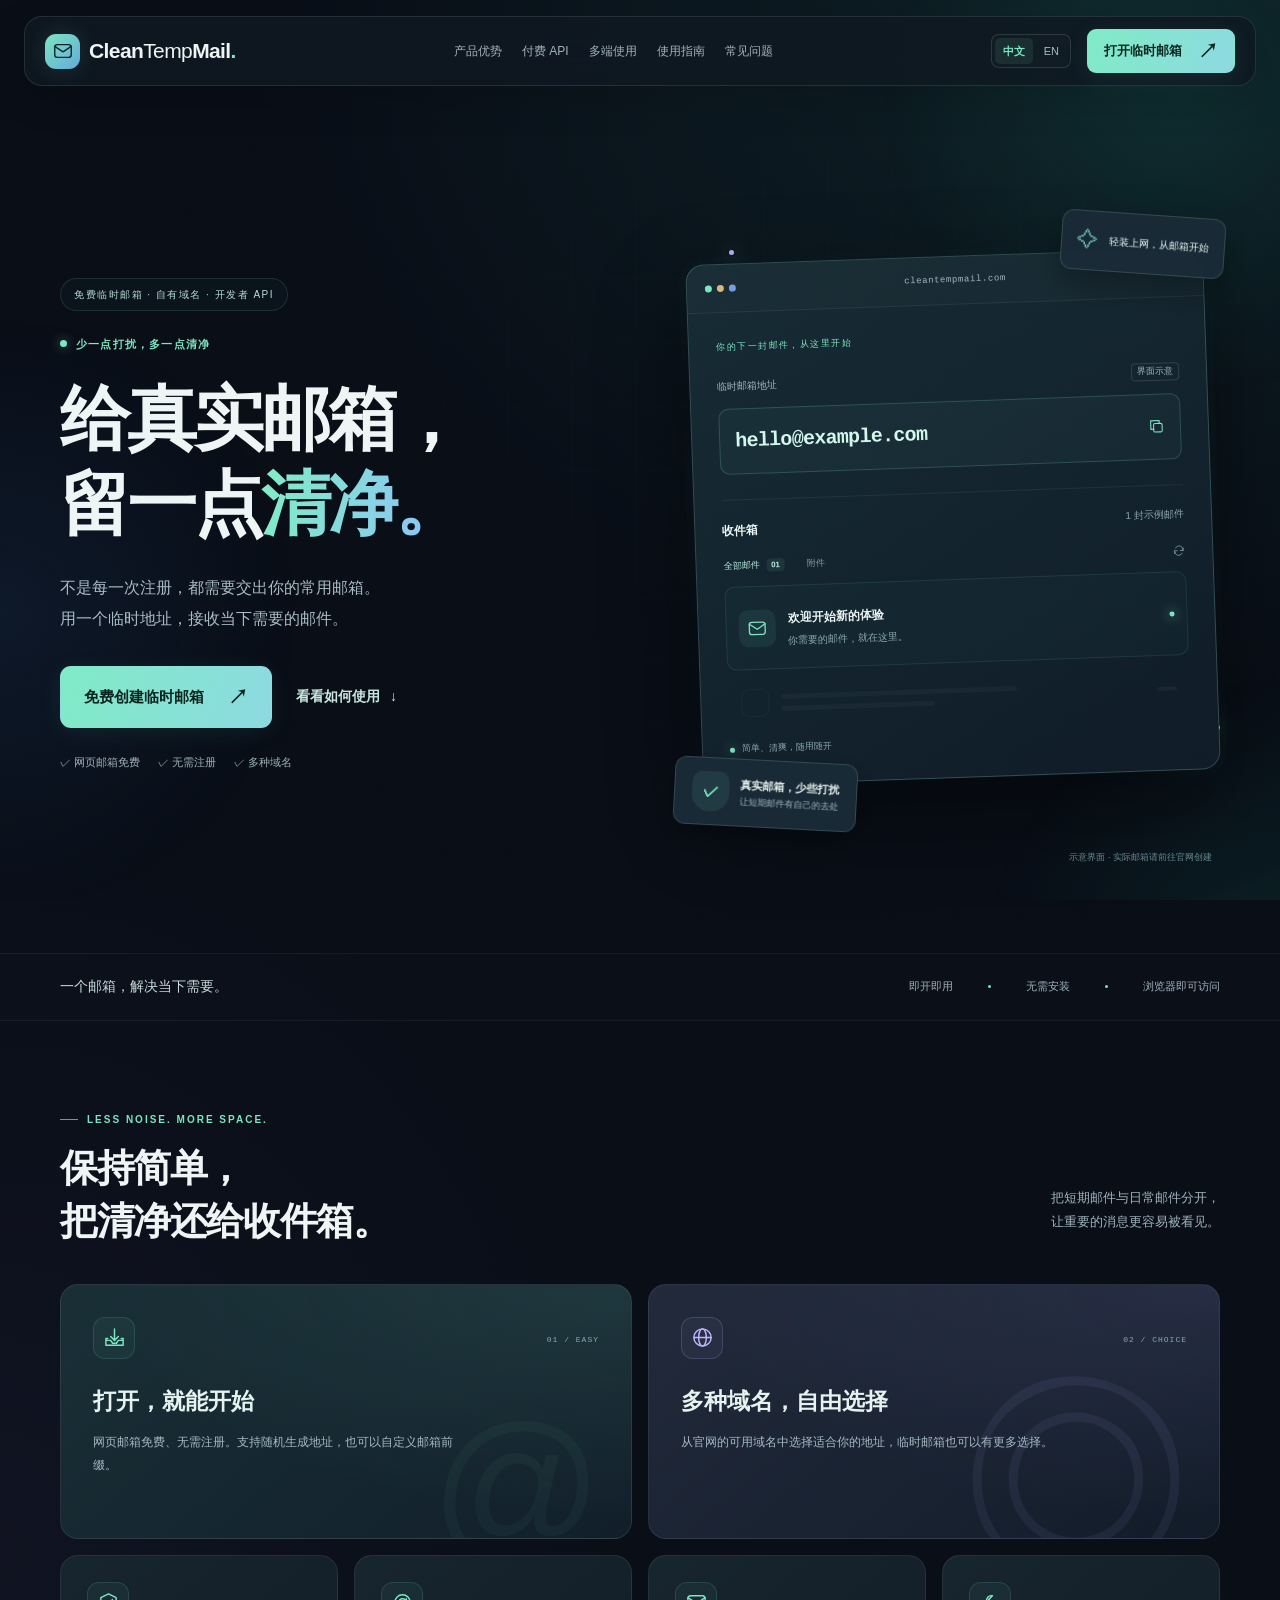
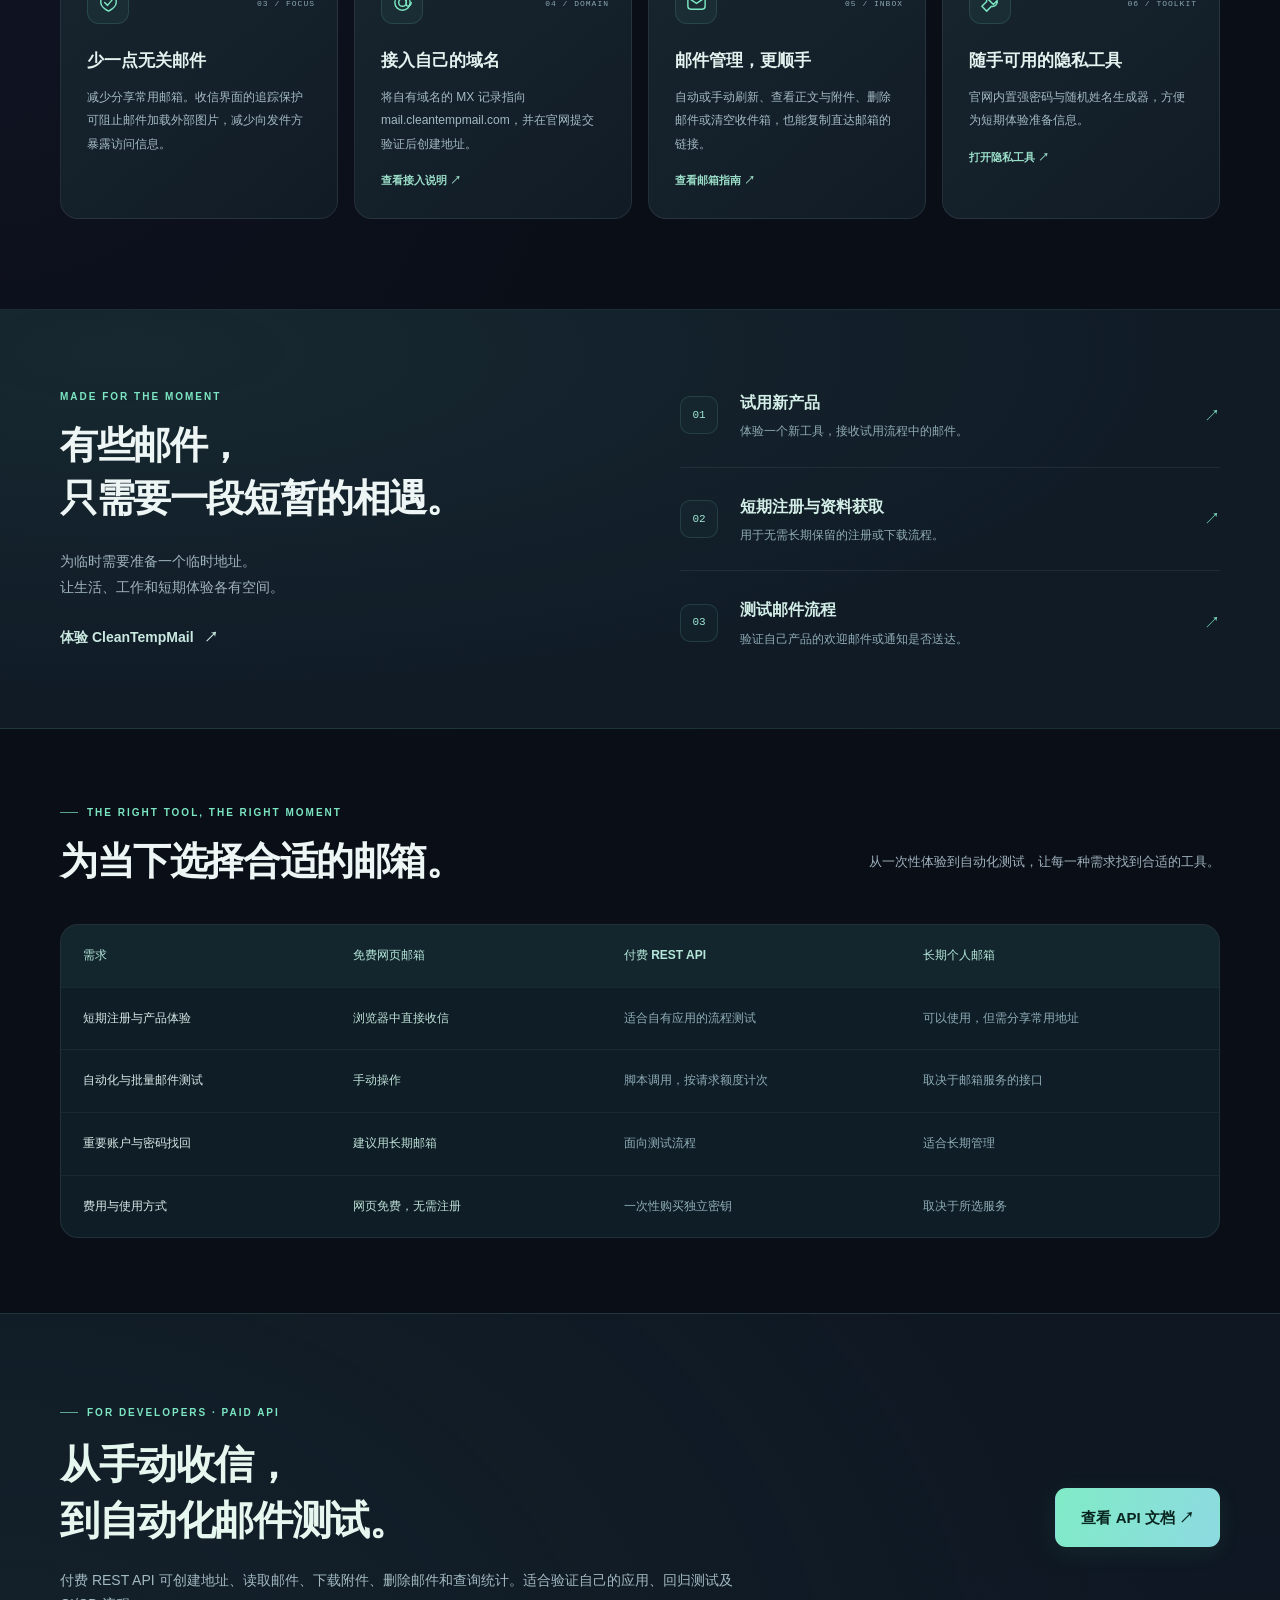
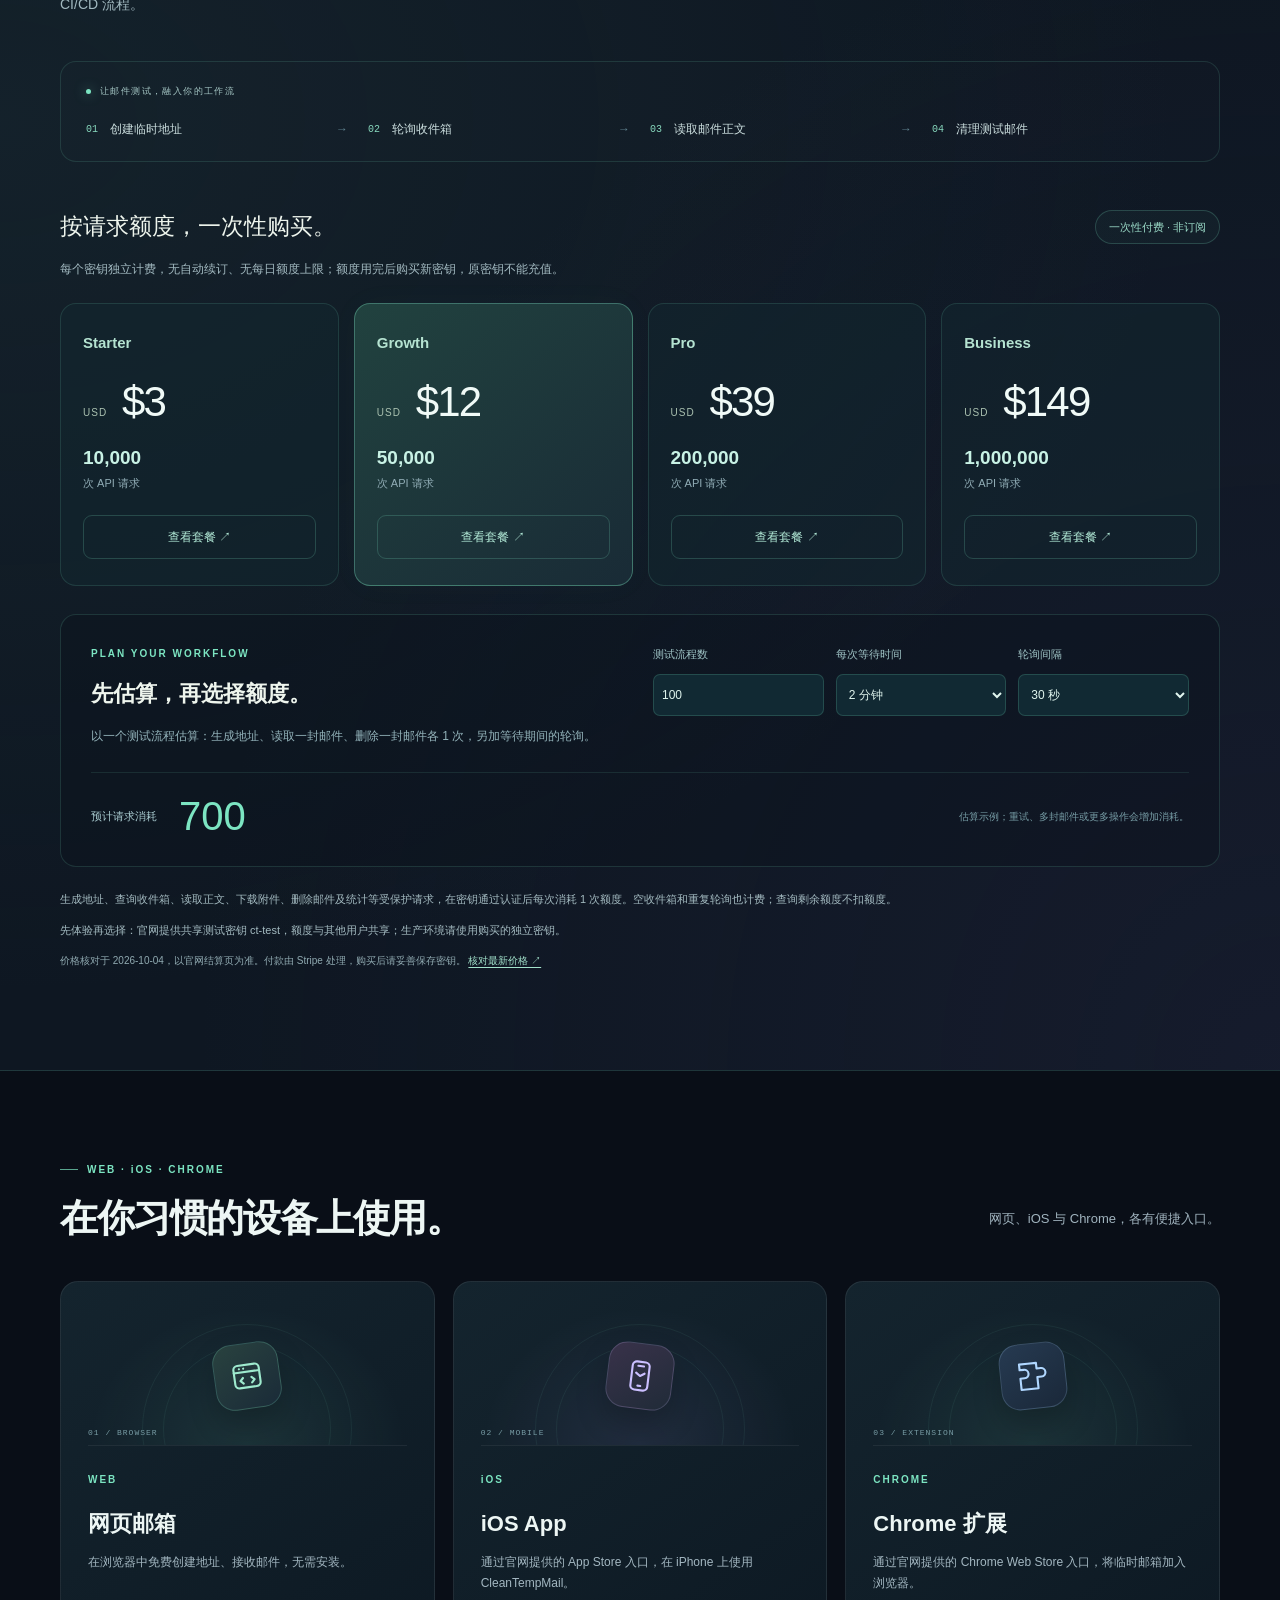
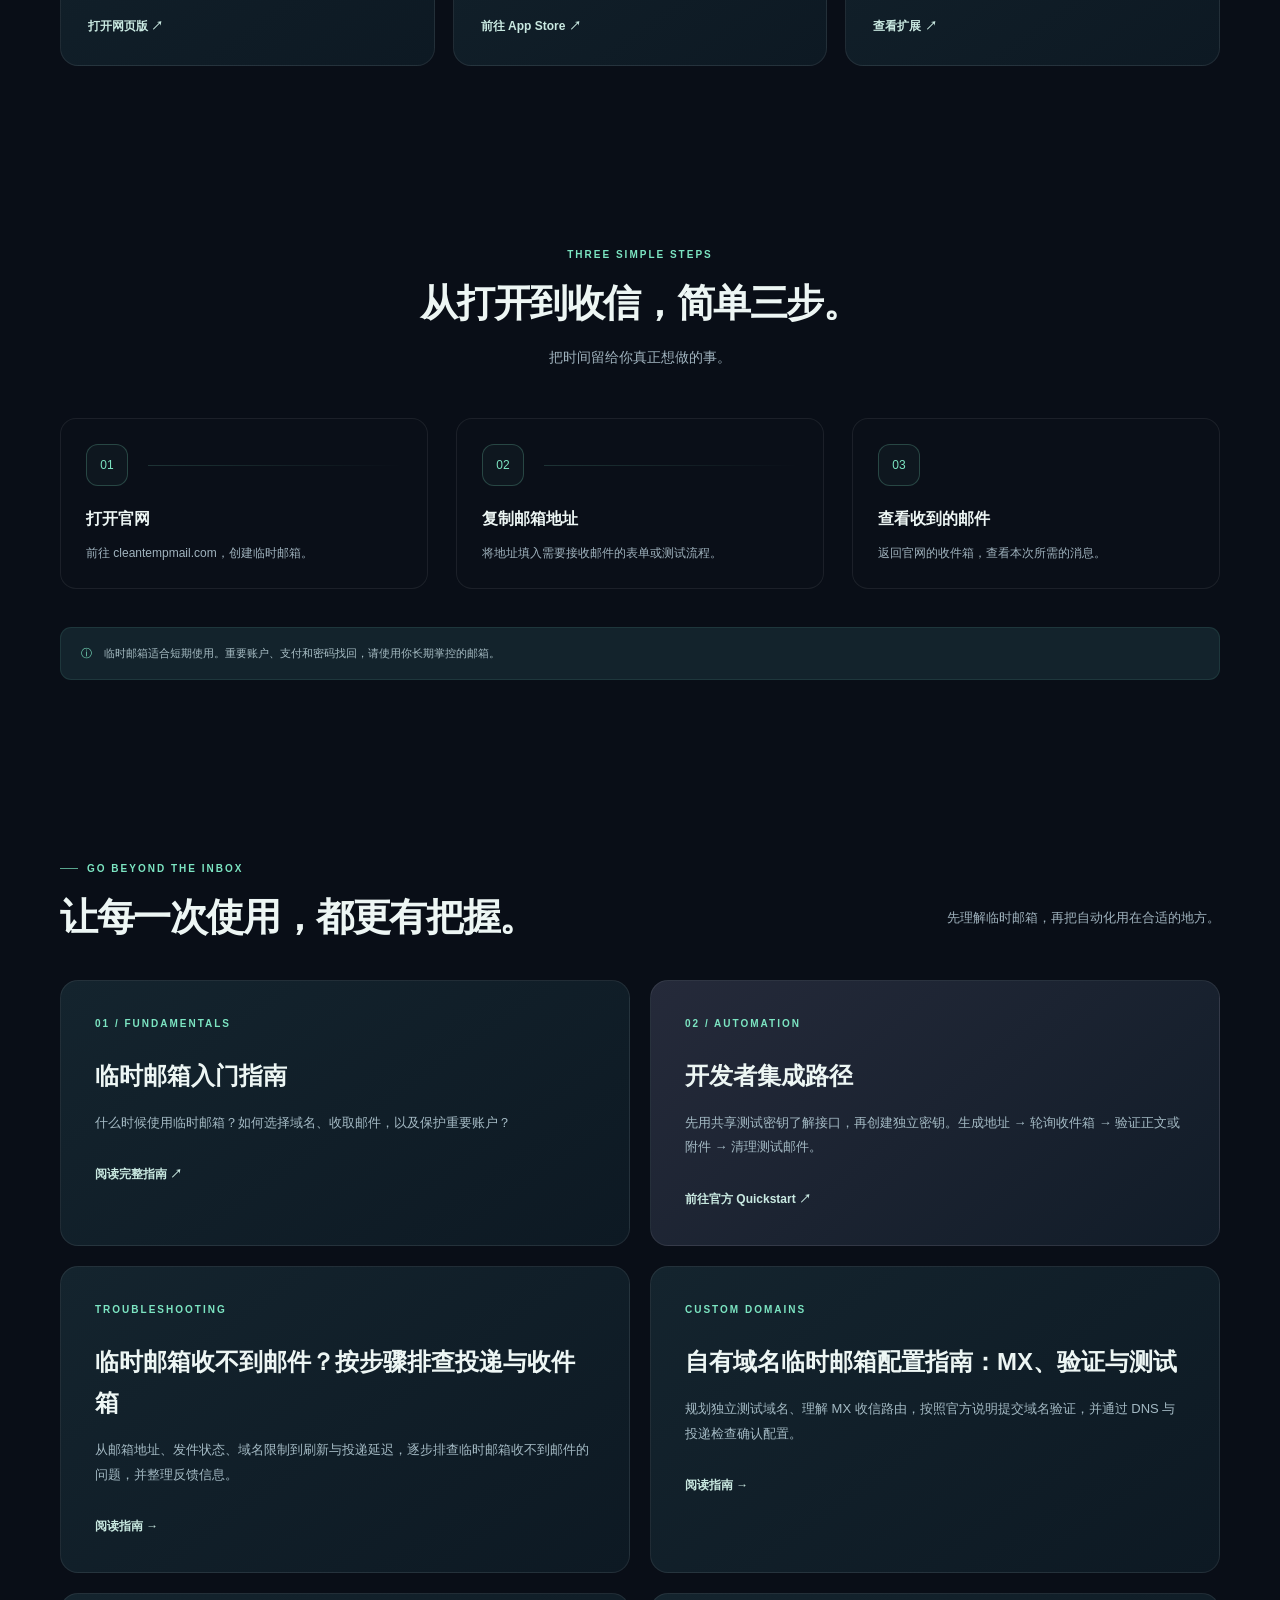
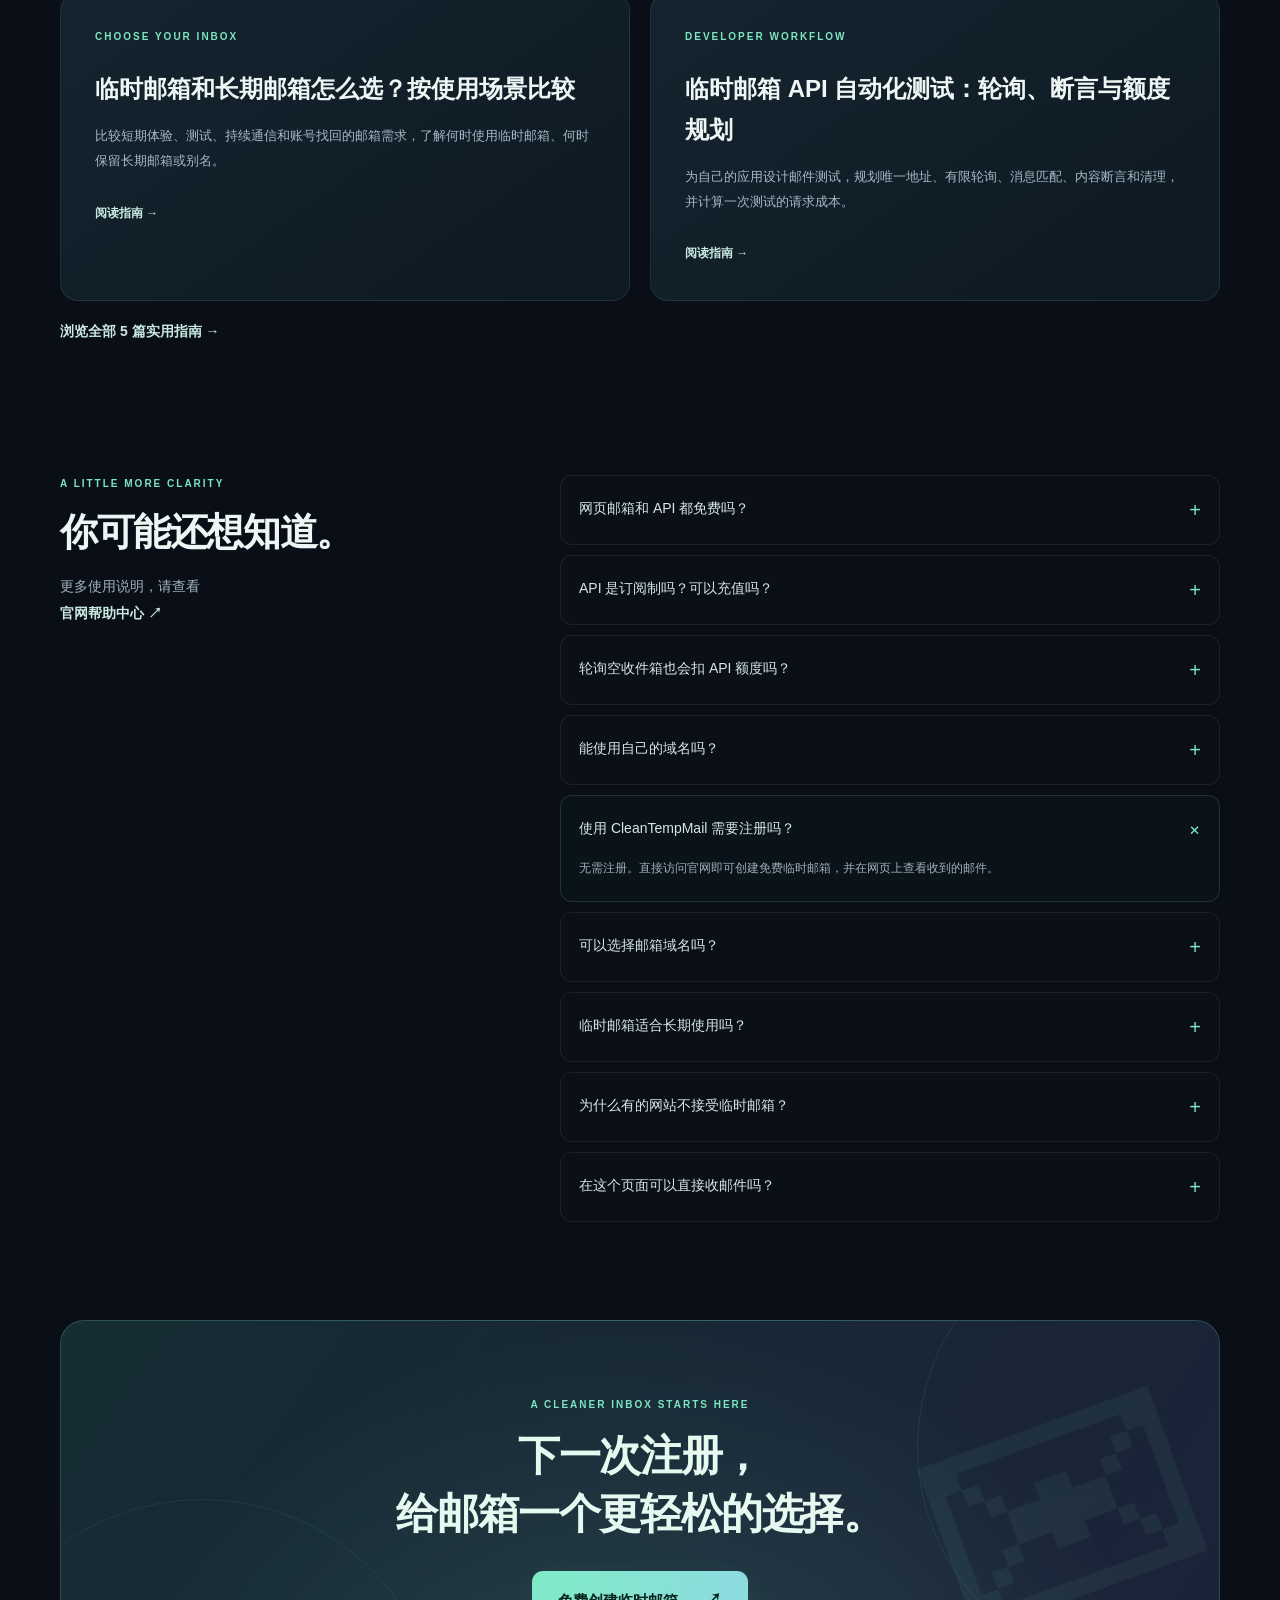
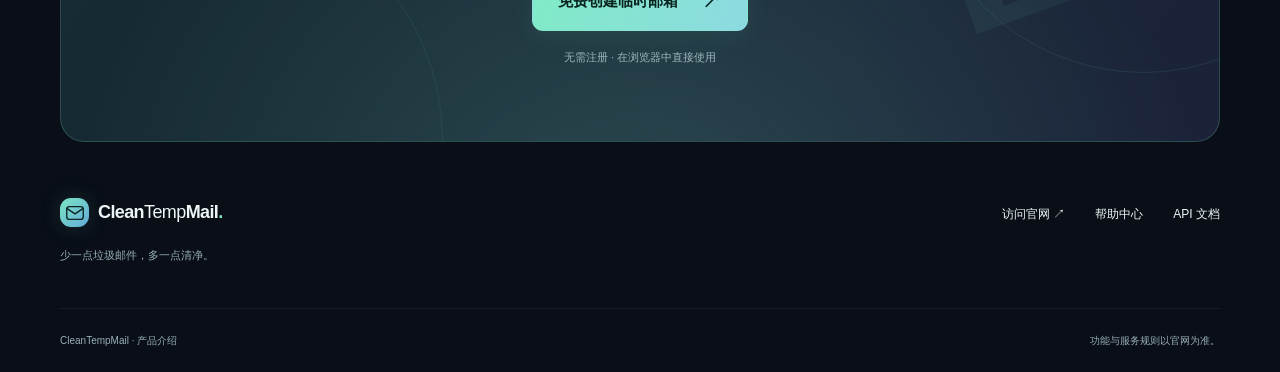
==== commit 5bcb5981: "Add bilingual topic guides and a linked resource center Publish original guides for delivery trouble" ====
--- a/site/index.html
+++ b/site/index.html
@@ -31,7 +31,7 @@
 <section id="api" class="api-section"><div class="wrap"><div class="api-heading"><div><div class="eyebrow">FOR DEVELOPERS · PAID API</div><h2>从手动收信，<br>到自动化邮件测试。</h2><p>付费 REST API 可创建地址、读取邮件、下载附件、删除邮件和查询统计。适合验证自己的应用、回归测试及 CI/CD 流程。</p></div><a class="button" href="https://cleantempmail.com/api#api-reference">查看 API 文档 ↗</a></div><div class="api-workflow"><div class="workflow-label"><span class="status-dot"></span>让邮件测试，融入你的工作流</div><ol><li><span>01</span><strong>创建临时地址</strong><b aria-hidden="true">→</b></li><li><span>02</span><strong>轮询收件箱</strong><b aria-hidden="true">→</b></li><li><span>03</span><strong>读取邮件正文</strong><b aria-hidden="true">→</b></li><li><span>04</span><strong>清理测试邮件</strong><b aria-hidden="true">→</b></li></ol></div><div class="pricing-heading"><h3>按请求额度，一次性购买。</h3><span class="api-badge">一次性付费 · 非订阅</span></div><p class="api-description">每个密钥独立计费，无自动续订、无每日额度上限；额度用完后购买新密钥，原密钥不能充值。</p><div class="plan-grid"><article class="plan-card"><h3>Starter</h3><div class="plan-price"><span>USD</span> $3</div><p class="plan-quota"><strong>10,000</strong> 次 API 请求</p><a class="plan-link" href="https://cleantempmail.com/api#api-plan-starter">查看套餐 ↗</a></article><article class="plan-card"><h3>Growth</h3><div class="plan-price"><span>USD</span> $12</div><p class="plan-quota"><strong>50,000</strong> 次 API 请求</p><a class="plan-link" href="https://cleantempmail.com/api#api-plan-growth">查看套餐 ↗</a></article><article class="plan-card"><h3>Pro</h3><div class="plan-price"><span>USD</span> $39</div><p class="plan-quota"><strong>200,000</strong> 次 API 请求</p><a class="plan-link" href="https://cleantempmail.com/api#api-plan-pro">查看套餐 ↗</a></article><article class="plan-card"><h3>Business</h3><div class="plan-price"><span>USD</span> $149</div><p class="plan-quota"><strong>1,000,000</strong> 次 API 请求</p><a class="plan-link" href="https://cleantempmail.com/api#api-plan-business">查看套餐 ↗</a></article></div><div class="quota-estimator"><div><div class="eyebrow">PLAN YOUR WORKFLOW</div><h3>先估算，再选择额度。</h3><p>以一个测试流程估算：生成地址、读取一封邮件、删除一封邮件各 1 次，另加等待期间的轮询。</p></div><form class="quota-form"><label for="runs">测试流程数<input id="runs" type="number" min="1" max="10000" step="1" value="100" inputmode="numeric"></label><label for="window">每次等待时间<select id="window"><option value="60">1 分钟</option><option value="120" selected>2 分钟</option><option value="300">5 分钟</option></select></label><label for="interval">轮询间隔<select id="interval"><option value="10">10 秒</option><option value="30" selected>30 秒</option><option value="60">60 秒</option></select></label></form><div class="estimate-output"><span>预计请求消耗</span><output id="quota-result" for="runs window interval" aria-live="polite">700</output><small>估算示例；重试、多封邮件或更多操作会增加消耗。</small></div></div><div class="api-notes"><p>生成地址、查询收件箱、读取正文、下载附件、删除邮件及统计等受保护请求，在密钥通过认证后每次消耗 1 次额度。空收件箱和重复轮询也计费；查询剩余额度不扣额度。</p><p>先体验再选择：官网提供共享测试密钥 ct-test，额度与其他用户共享；生产环境请使用购买的独立密钥。</p><p class="price-date">价格核对于 2026-10-04，以官网结算页为准。付款由 Stripe 处理，购买后请妥善保存密钥。 <a href="https://cleantempmail.com/api#api-plans">核对最新价格 ↗</a></p></div></div></section>
 <section id="platforms" class="section wrap"><div class="section-heading"><div><div class="eyebrow">WEB · iOS · CHROME</div><h2>在你习惯的设备上使用。</h2></div><p>网页、iOS 与 Chrome，各有便捷入口。</p></div><div class="platform-grid"><article class="platform-card"><div class="platform-visual" aria-hidden="true"><div class="platform-orbit"></div><span><svg class="" viewBox="0 0 24 24" fill="none" stroke="currentColor" stroke-width="1.5" stroke-linecap="round" stroke-linejoin="round" aria-hidden="true"><rect x="3" y="4" width="18" height="16" rx="3"/><path d="M3 9h18M7 6.5h.01M10 6.5h.01M9 13l-2 2 2 2m6-4 2 2-2 2"/></svg></span><i>01 / BROWSER</i></div><span class="eyebrow">WEB</span><h3>网页邮箱</h3><p>在浏览器中免费创建地址、接收邮件，无需安装。</p><a class="text-link" href="https://cleantempmail.com/">打开网页版 ↗</a></article><article class="platform-card"><div class="platform-visual" aria-hidden="true"><div class="platform-orbit"></div><span><svg class="" viewBox="0 0 24 24" fill="none" stroke="currentColor" stroke-width="1.5" stroke-linecap="round" stroke-linejoin="round" aria-hidden="true"><rect x="6" y="2" width="12" height="20" rx="3"/><path d="M10 5h4M11 19h2"/><path d="m9 10 3 2 3-2"/></svg></span><i>02 / MOBILE</i></div><span class="eyebrow">iOS</span><h3>iOS App</h3><p>通过官网提供的 App Store 入口，在 iPhone 上使用 CleanTempMail。</p><a class="text-link" href="https://apps.apple.com/app/cleantempmail/id6804115132">前往 App Store ↗</a></article><article class="platform-card"><div class="platform-visual" aria-hidden="true"><div class="platform-orbit"></div><span><svg class="" viewBox="0 0 24 24" fill="none" stroke="currentColor" stroke-width="1.5" stroke-linecap="round" stroke-linejoin="round" aria-hidden="true"><path d="M9 3h6v4h3a3 3 0 1 1 0 6h-3v8H3v-8h3a3 3 0 1 0 0-6H3V3h6Z"/></svg></span><i>03 / EXTENSION</i></div><span class="eyebrow">CHROME</span><h3>Chrome 扩展</h3><p>通过官网提供的 Chrome Web Store 入口，将临时邮箱加入浏览器。</p><a class="text-link" href="https://chrome.google.com/webstore/detail/ckdnbgkaiffdkkgfplbbicegcbakimdg">查看扩展 ↗</a></article></div></section>
 <section id="how" class="section wrap"><div class="center-heading"><div class="eyebrow">THREE SIMPLE STEPS</div><h2>从打开到收信，简单三步。</h2><p>把时间留给你真正想做的事。</p></div><div class="steps"><article><div class="step-top"><span>01</span><div></div></div><h3>打开官网</h3><p>前往 cleantempmail.com，创建临时邮箱。</p></article><article><div class="step-top"><span>02</span><div></div></div><h3>复制邮箱地址</h3><p>将地址填入需要接收邮件的表单或测试流程。</p></article><article><div class="step-top"><span>03</span></div><h3>查看收到的邮件</h3><p>返回官网的收件箱，查看本次所需的消息。</p></article></div><div class="usage-note"><span aria-hidden="true">ⓘ</span> 临时邮箱适合短期使用。重要账户、支付和密码找回，请使用你长期掌控的邮箱。</div></section>
-<section id="guide" class="section wrap guide-section"><div class="section-heading"><div><div class="eyebrow">GO BEYOND THE INBOX</div><h2>让每一次使用，都更有把握。</h2></div><p>先理解临时邮箱，再把自动化用在合适的地方。</p></div><div class="guide-grid"><article class="guide-card"><div class="eyebrow">01 / FUNDAMENTALS</div><h3>临时邮箱入门指南</h3><p>什么时候使用临时邮箱？如何选择域名、收取邮件，以及保护重要账户？</p><a class="text-link" href="./guide/temporary-email.html">阅读完整指南 ↗</a></article><article class="guide-card"><div class="eyebrow">02 / AUTOMATION</div><h3>开发者集成路径</h3><p>先用共享测试密钥了解接口，再创建独立密钥。生成地址 → 轮询收件箱 → 验证正文或附件 → 清理测试邮件。</p><a class="text-link" href="https://cleantempmail.com/api#api-quickstart">前往官方 Quickstart ↗</a></article></div></section>
+<section id="guide" class="section wrap guide-section"><div class="section-heading"><div><div class="eyebrow">GO BEYOND THE INBOX</div><h2>让每一次使用，都更有把握。</h2></div><p>先理解临时邮箱，再把自动化用在合适的地方。</p></div><div class="guide-grid"><article class="guide-card"><div class="eyebrow">01 / FUNDAMENTALS</div><h3>临时邮箱入门指南</h3><p>什么时候使用临时邮箱？如何选择域名、收取邮件，以及保护重要账户？</p><a class="text-link" href="./guide/temporary-email.html">阅读完整指南 ↗</a></article><article class="guide-card"><div class="eyebrow">02 / AUTOMATION</div><h3>开发者集成路径</h3><p>先用共享测试密钥了解接口，再创建独立密钥。生成地址 → 轮询收件箱 → 验证正文或附件 → 清理测试邮件。</p><a class="text-link" href="https://cleantempmail.com/api#api-quickstart">前往官方 Quickstart ↗</a></article><article class="guide-card"><div class="eyebrow">TROUBLESHOOTING</div><h3><a href="./guide/email-not-received.html">临时邮箱收不到邮件？按步骤排查投递与收件箱</a></h3><p>从邮箱地址、发件状态、域名限制到刷新与投递延迟，逐步排查临时邮箱收不到邮件的问题，并整理反馈信息。</p><a class="text-link" href="./guide/email-not-received.html">阅读指南 →</a></article><article class="guide-card"><div class="eyebrow">CUSTOM DOMAINS</div><h3><a href="./guide/custom-domain-email.html">自有域名临时邮箱配置指南：MX、验证与测试</a></h3><p>规划独立测试域名、理解 MX 收信路由，按照官方说明提交域名验证，并通过 DNS 与投递检查确认配置。</p><a class="text-link" href="./guide/custom-domain-email.html">阅读指南 →</a></article><article class="guide-card"><div class="eyebrow">CHOOSE YOUR INBOX</div><h3><a href="./guide/temporary-vs-permanent-email.html">临时邮箱和长期邮箱怎么选？按使用场景比较</a></h3><p>比较短期体验、测试、持续通信和账号找回的邮箱需求，了解何时使用临时邮箱、何时保留长期邮箱或别名。</p><a class="text-link" href="./guide/temporary-vs-permanent-email.html">阅读指南 →</a></article><article class="guide-card"><div class="eyebrow">DEVELOPER WORKFLOW</div><h3><a href="./guide/email-testing-api.html">临时邮箱 API 自动化测试：轮询、断言与额度规划</a></h3><p>为自己的应用设计邮件测试，规划唯一地址、有限轮询、消息匹配、内容断言和清理，并计算一次测试的请求成本。</p><a class="text-link" href="./guide/email-testing-api.html">阅读指南 →</a></article></div><p class="guide-center-link"><a class="text-link" href="./guide/index.html">浏览全部 5 篇实用指南 →</a></p></section>
 <section id="faq" class="faq-section wrap"><div><div class="eyebrow">A LITTLE MORE CLARITY</div><h2>你可能还想知道。</h2><p>更多使用说明，请查看<br><a class="text-link" href="https://cleantempmail.com/help">官网帮助中心 ↗</a></p></div><div class="faq-list"><details><summary>网页邮箱和 API 都免费吗？<span aria-hidden="true">+</span></summary><p>网页临时邮箱免费、无需注册。API 面向自动化调用，独立密钥按请求额度一次性购买；共享测试密钥仅供体验。</p></details><details><summary>API 是订阅制吗？可以充值吗？<span aria-hidden="true">+</span></summary><p>不是订阅，没有自动续订。每次购买生成一个独立密钥，额度不能追加到原密钥；需要更多额度时购买新密钥。</p></details><details><summary>轮询空收件箱也会扣 API 额度吗？<span aria-hidden="true">+</span></summary><p>会。受保护 API 在密钥通过认证后即计次，空结果、重复轮询及部分处理错误仍会消耗额度。公开域名列表和剩余额度查询不扣额度。</p></details><details><summary>能使用自己的域名吗？<span aria-hidden="true">+</span></summary><p>可以。按官网说明配置 MX 记录，并在自有域名入口提交验证。域名接入与可用情况以官网为准。</p></details><details open><summary>使用 CleanTempMail 需要注册吗？<span aria-hidden="true">+</span></summary><p>无需注册。直接访问官网即可创建免费临时邮箱，并在网页上查看收到的邮件。</p></details><details><summary>可以选择邮箱域名吗？<span aria-hidden="true">+</span></summary><p>可以。官网提供多种可用域名供选择；具体域名及可用情况以官网实时显示为准。</p></details><details><summary>临时邮箱适合长期使用吗？<span aria-hidden="true">+</span></summary><p>建议用于短期体验与测试。对于长期账户、重要资料和密码找回，使用你长期掌控的个人邮箱更合适。</p></details><details><summary>为什么有的网站不接受临时邮箱？<span aria-hidden="true">+</span></summary><p>不同网站有自己的邮箱验证规则，部分服务会限制临时邮箱。请遵守对方的使用规则。</p></details><details><summary>在这个页面可以直接收邮件吗？<span aria-hidden="true">+</span></summary><p>这是 CleanTempMail 的宣传页面。点击“免费创建临时邮箱”进入官网，即可使用实际的邮箱功能。</p></details></div></section>
 <section class="cta wrap"><div class="cta-decoration" aria-hidden="true">✉</div><div class="eyebrow">A CLEANER INBOX STARTS HERE</div><h2>下一次注册，<br>给邮箱一个更轻松的选择。</h2><a class="button" href="https://cleantempmail.com/">免费创建临时邮箱 <span aria-hidden="true">↗</span></a><p>无需注册 · 在浏览器中直接使用</p></section>
 </main>
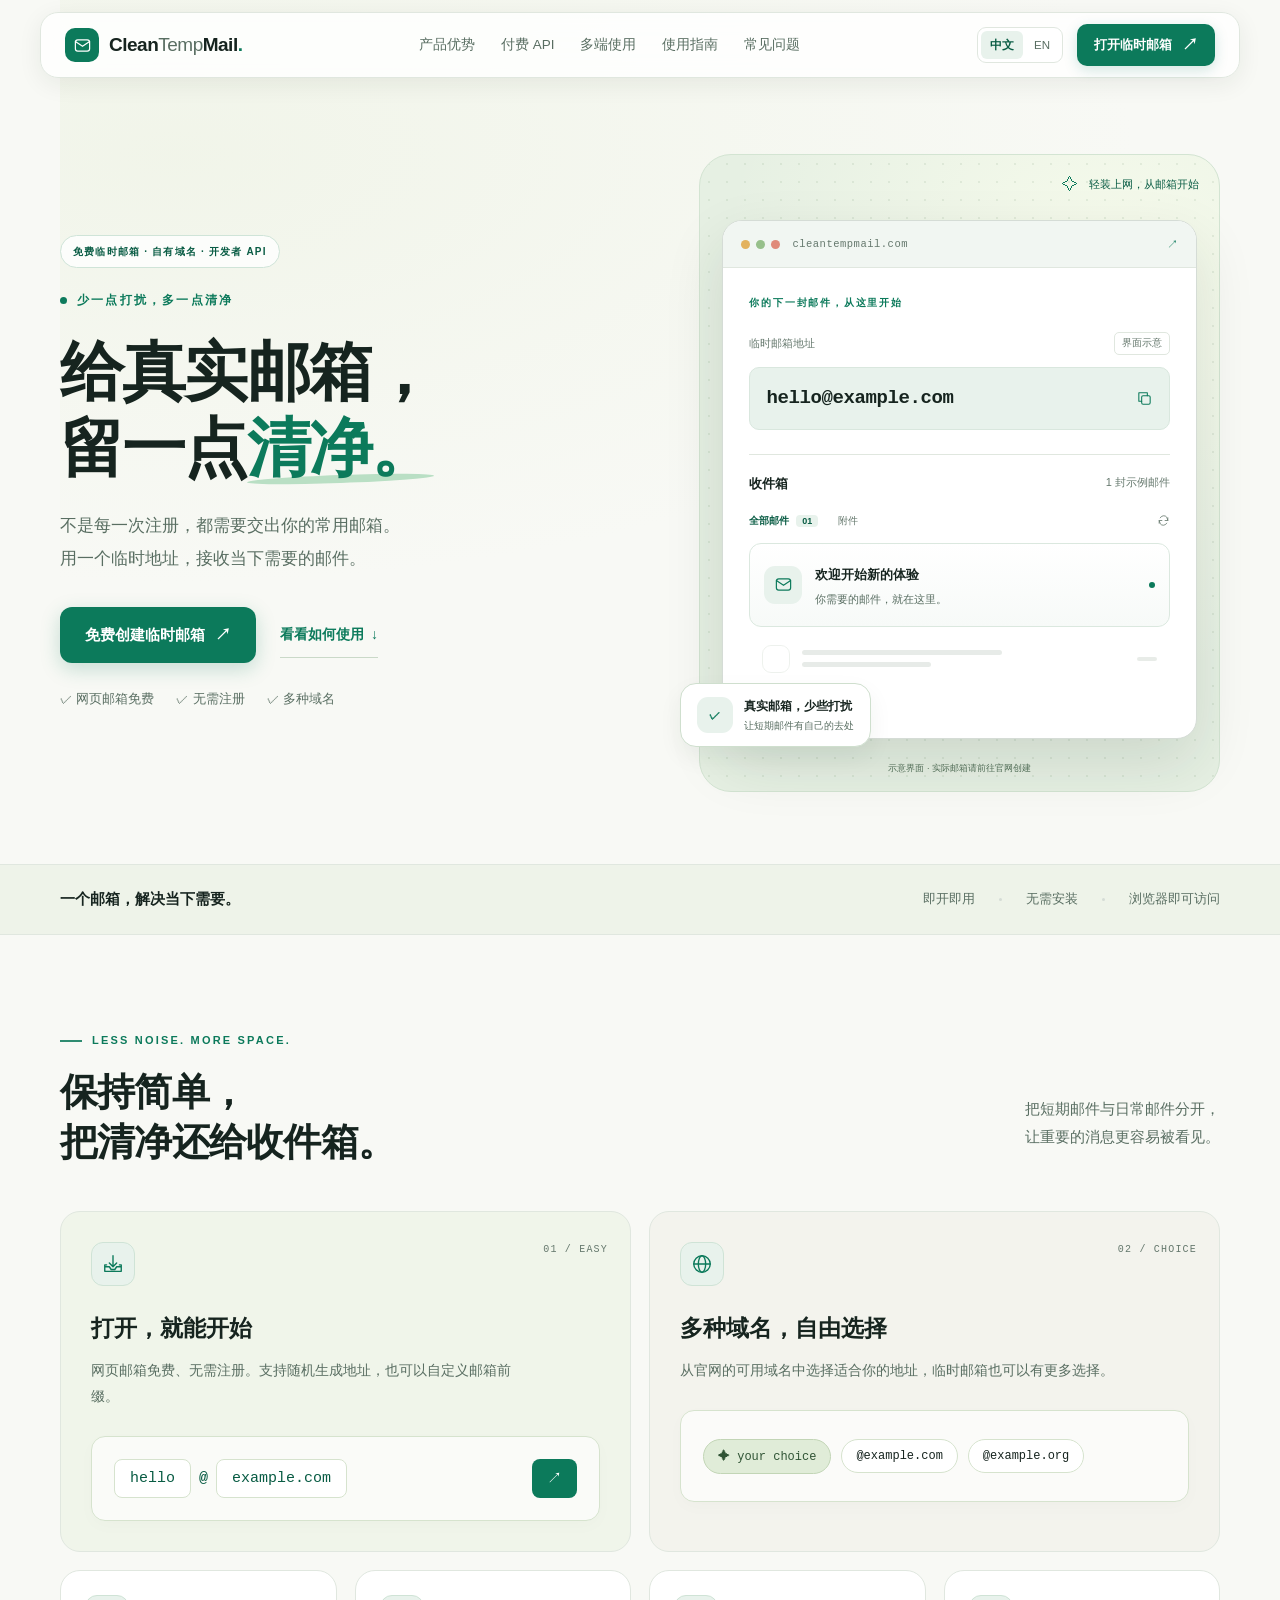
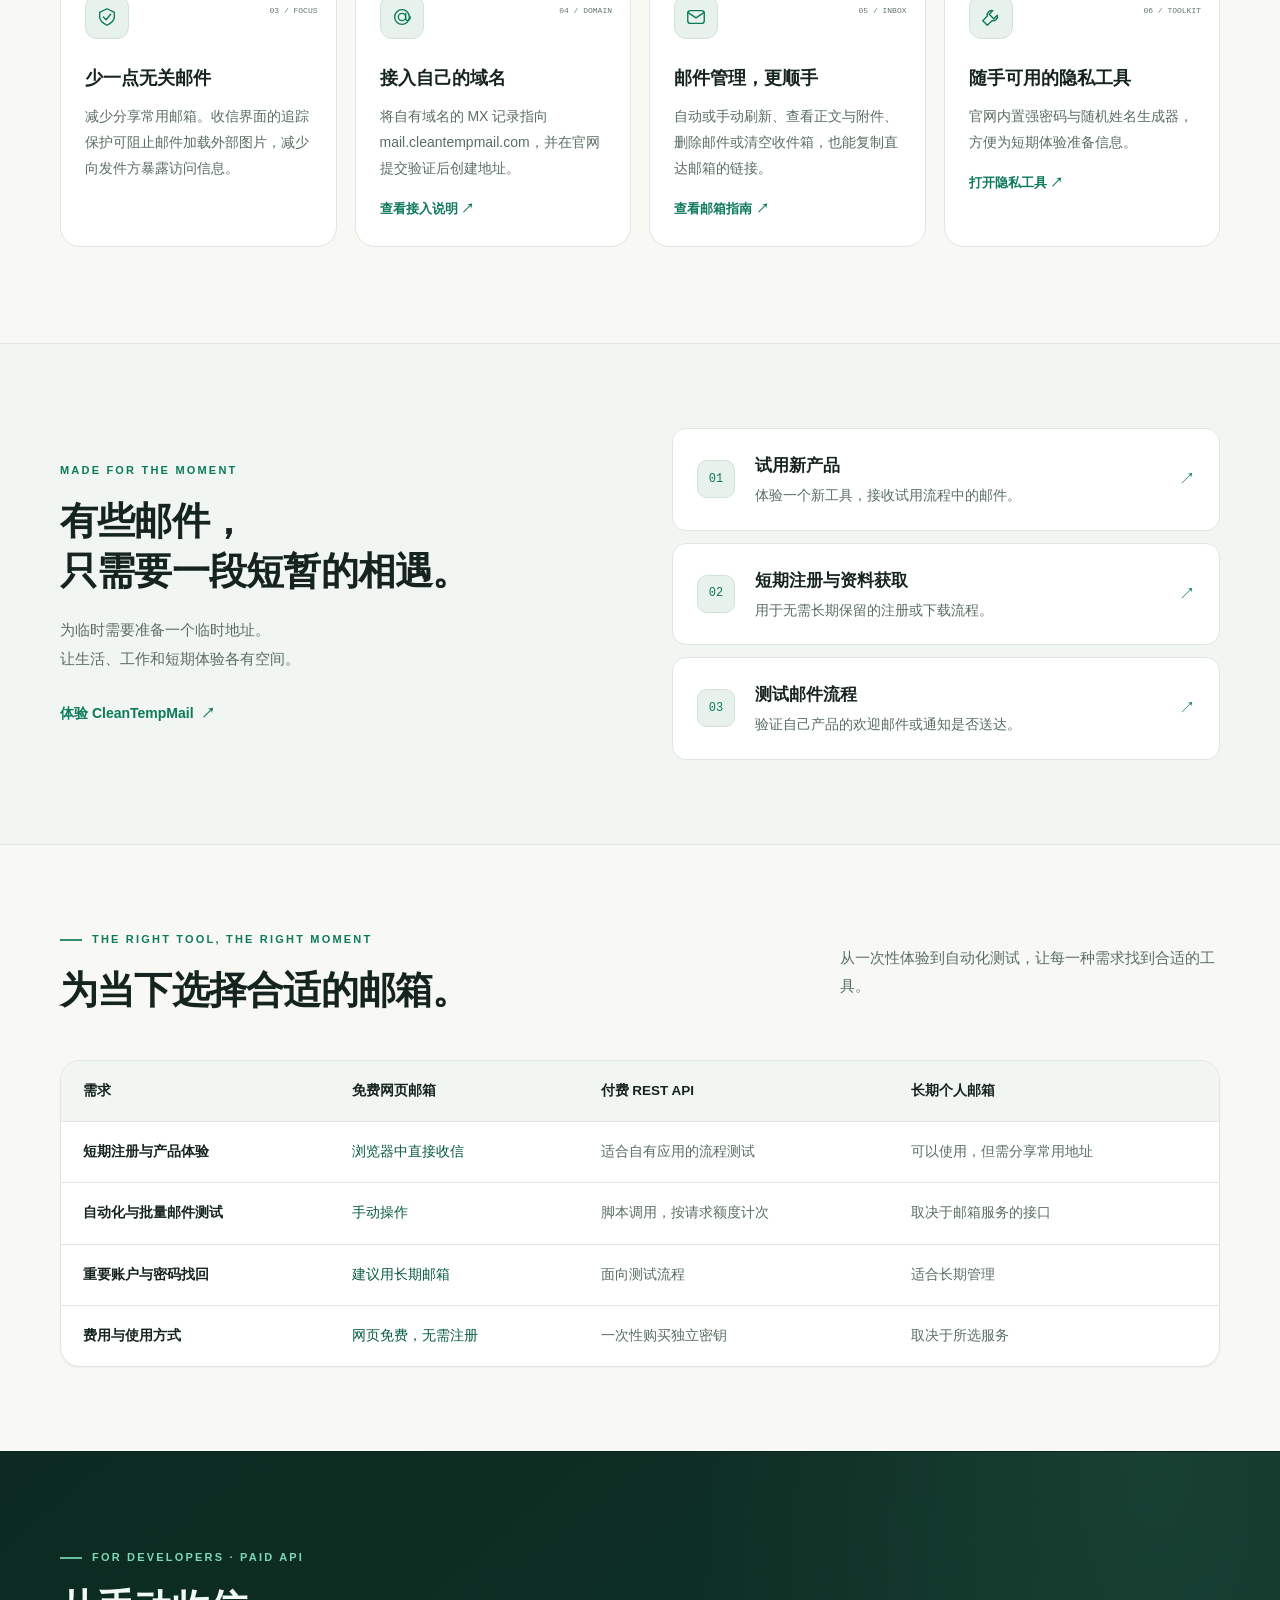
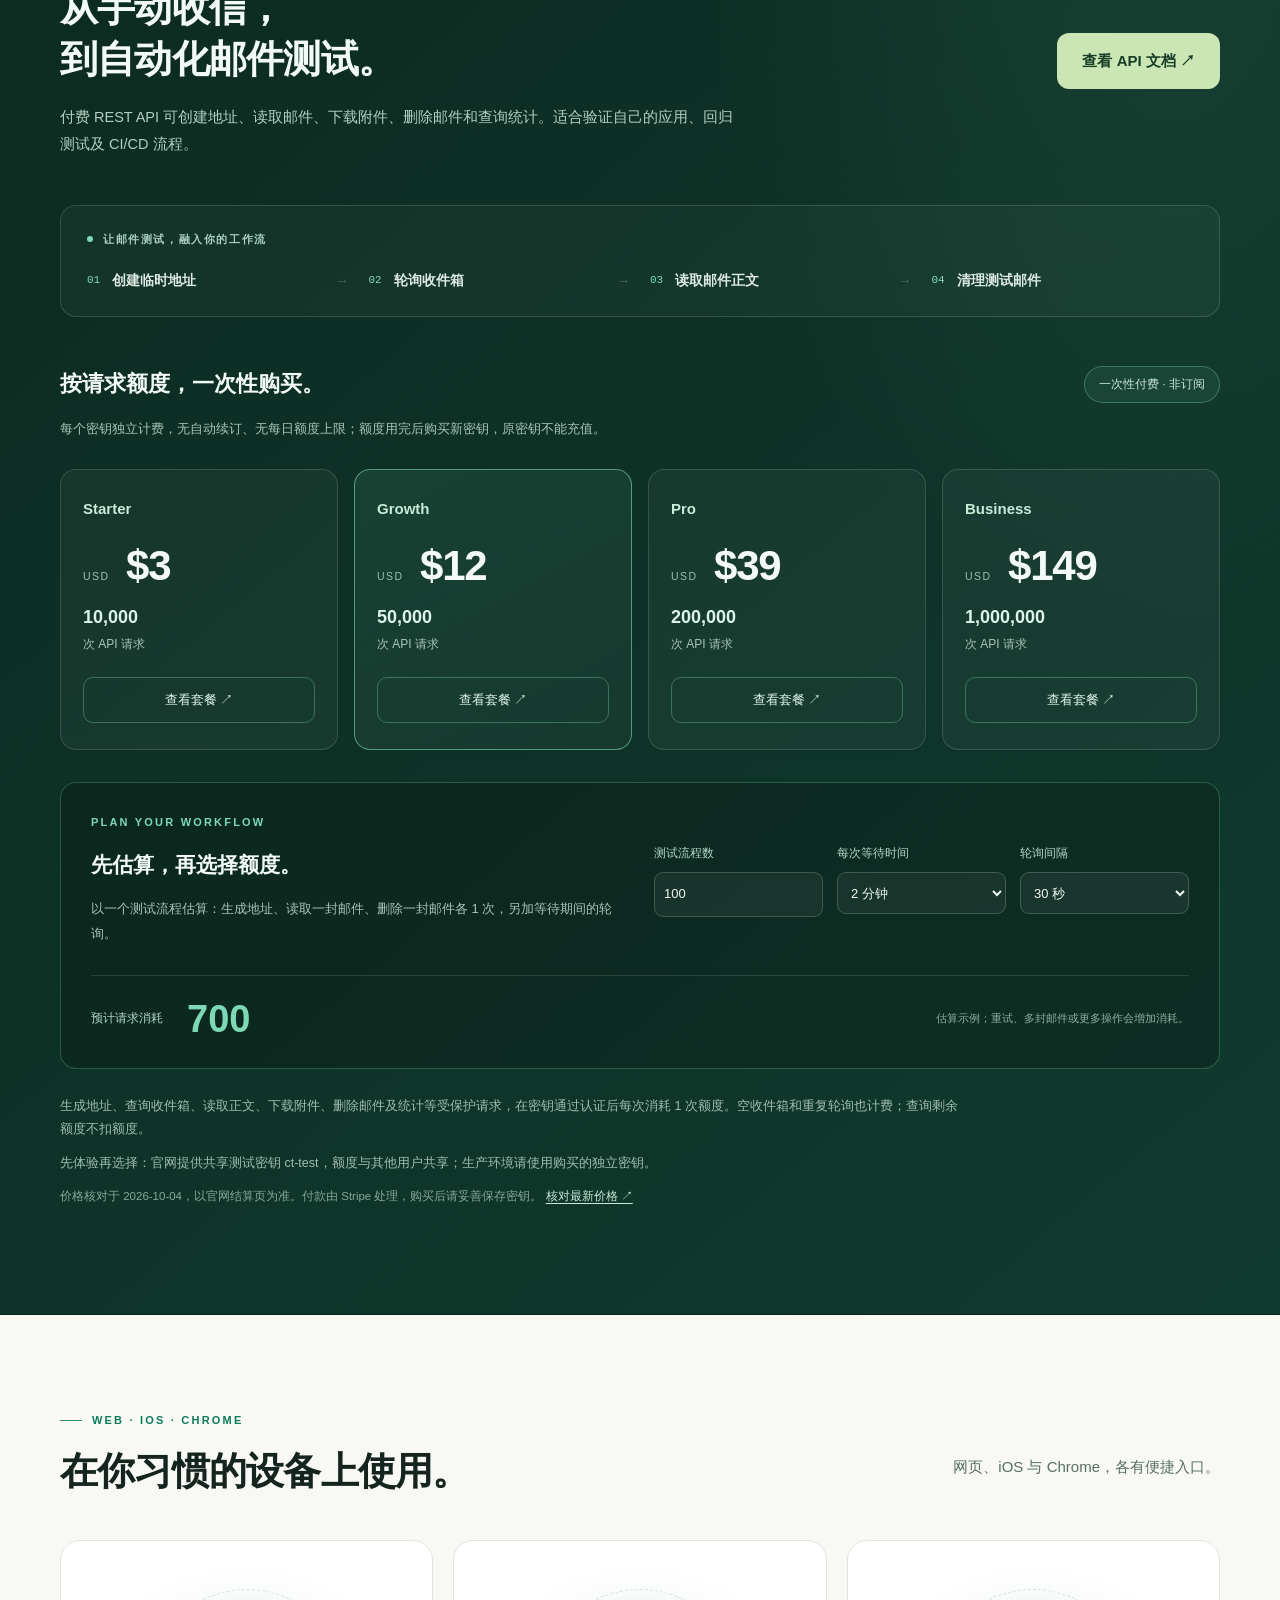
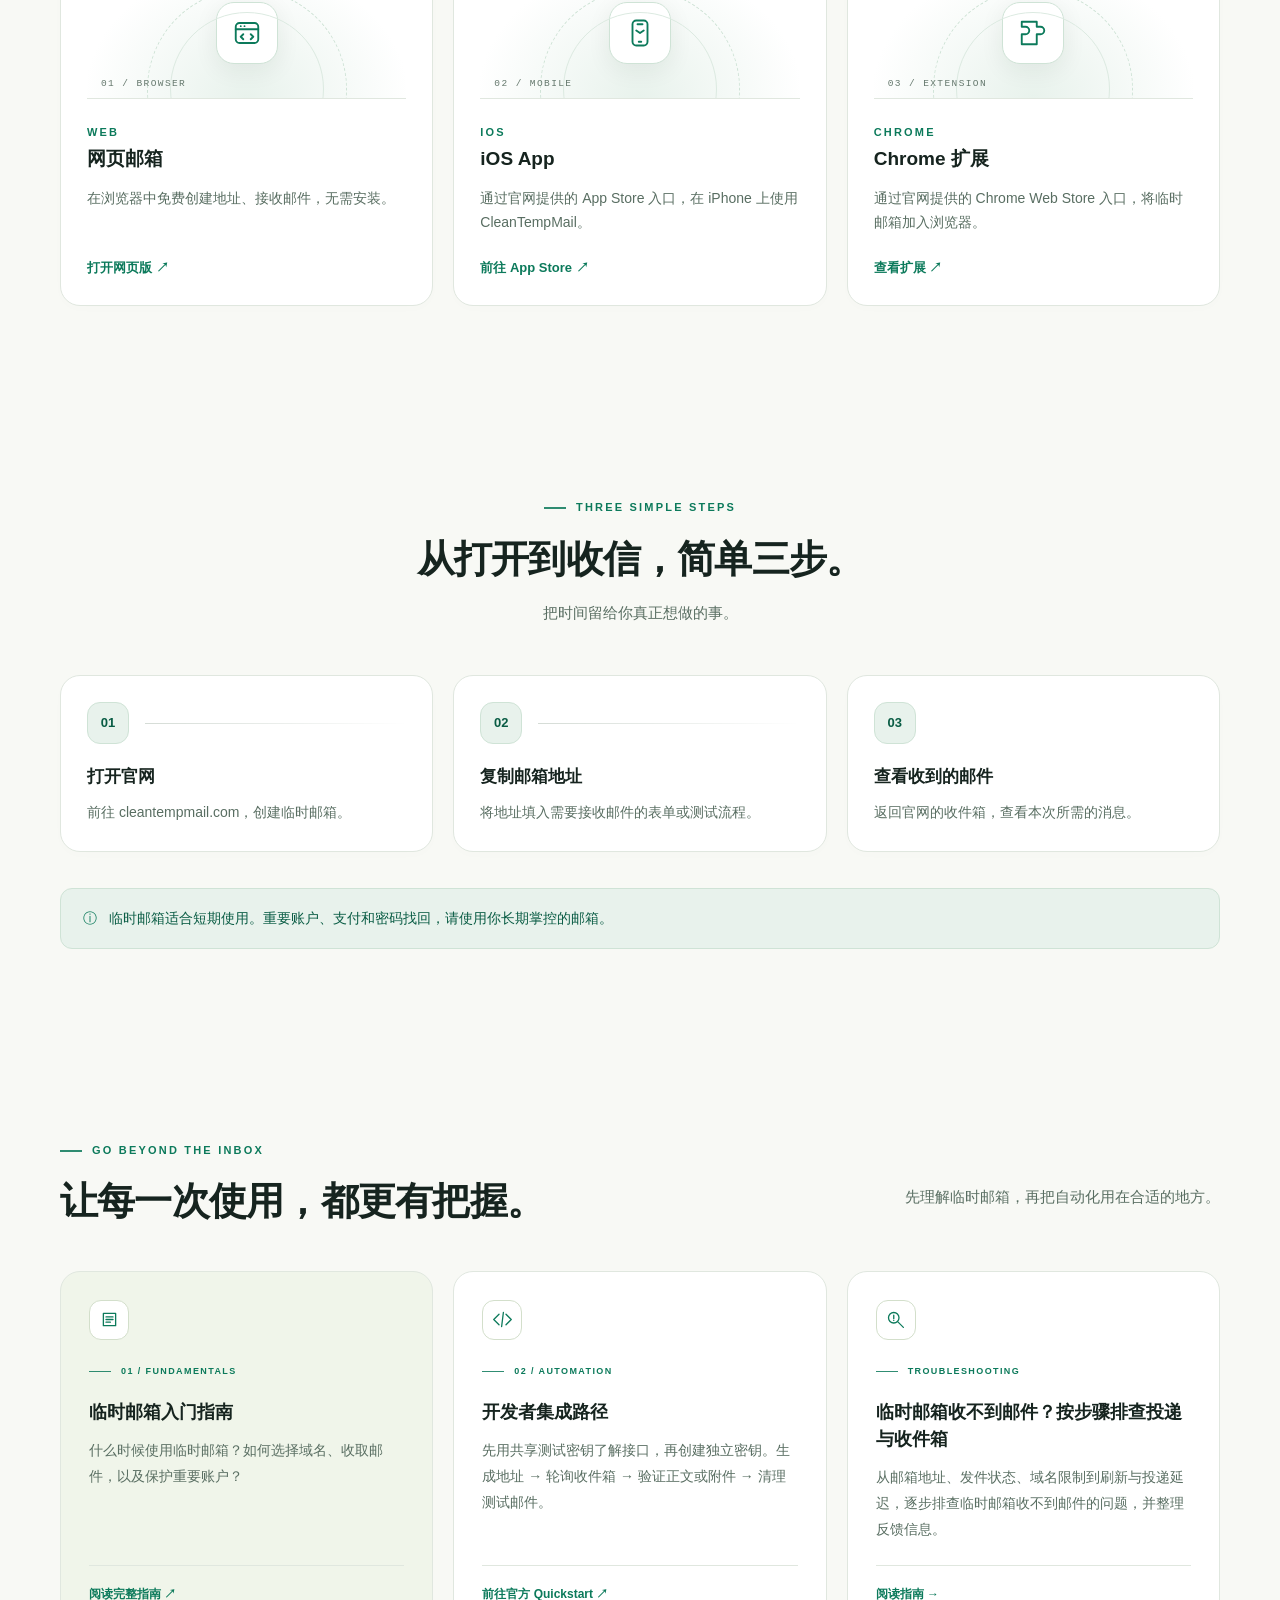
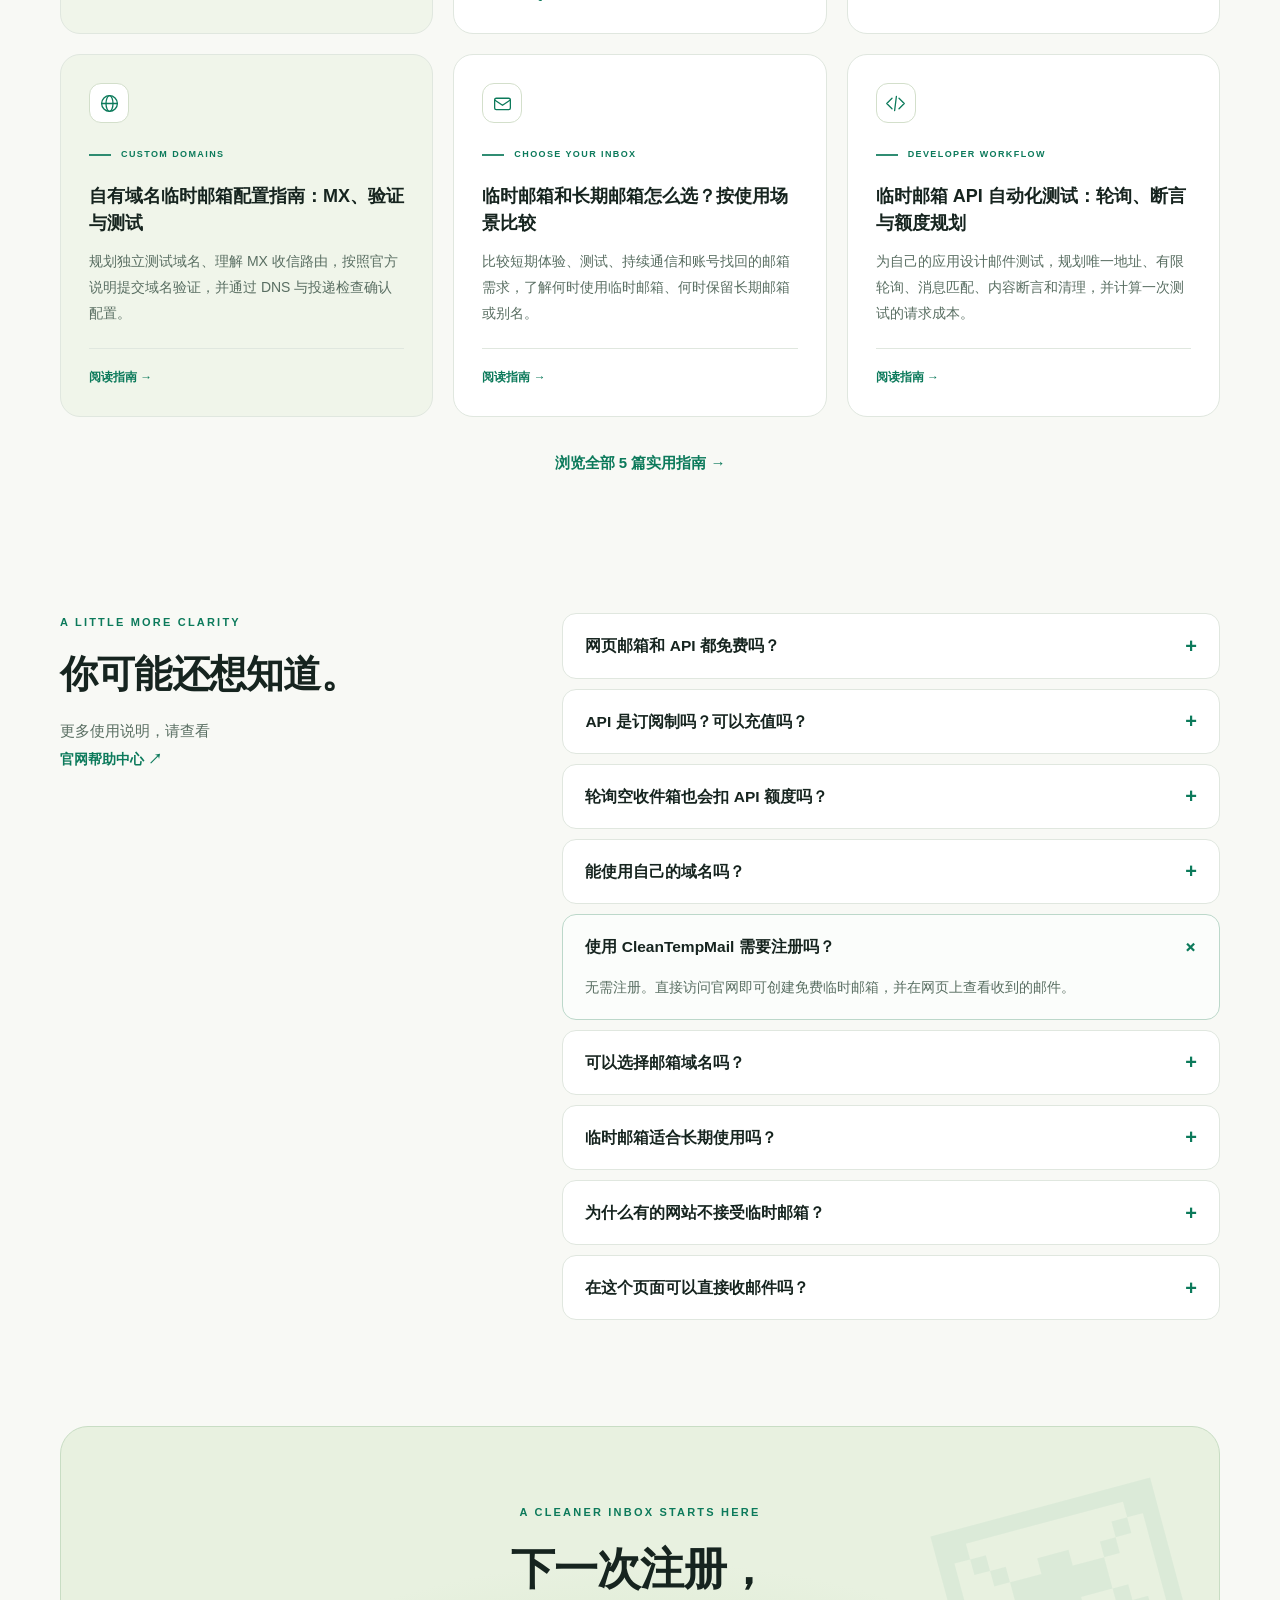
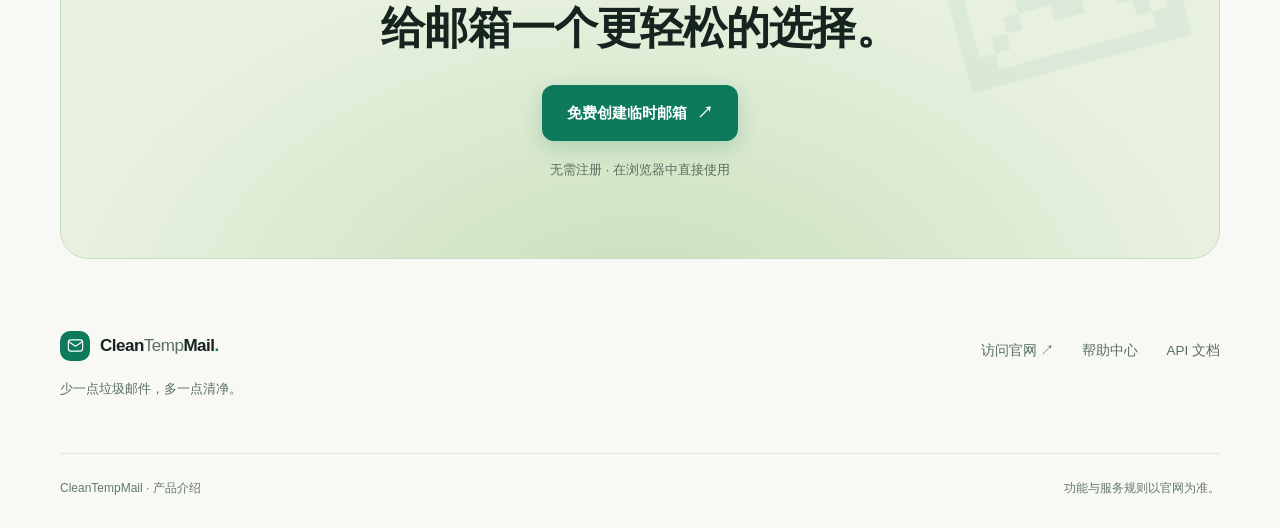
==== commit 3e222e1c: "Refine bilingual site design and article reading layout Refresh the ivory and emerald visual system," ====
--- a/site/index.html
+++ b/site/index.html
@@ -2,7 +2,7 @@
 <html lang="zh-CN">
 <head>
 <meta charset="utf-8"><meta name="viewport" content="width=device-width,initial-scale=1">
-<meta name="theme-color" content="#080f18">
+<meta name="theme-color" content="#f8f9f5">
 <title>CleanTempMail｜免费临时邮箱、自有域名与付费 API</title>
 <meta name="description" content="CleanTempMail 提供免费网页临时邮箱、付费 REST API、自有域名接入、隐私工具、iOS App 和 Chrome 扩展。了解一次性 API 请求套餐。">
 <meta property="og:type" content="website"><meta property="og:locale" content="zh_CN"><meta property="og:title" content="CleanTempMail｜免费临时邮箱、自有域名与付费 API"><meta property="og:description" content="免费网页邮箱与一次性付费 API，自有域名、隐私工具及多端入口。">
@@ -25,13 +25,13 @@
 <section class="hero wrap"><div class="hero-copy"><div class="hero-product-label">免费临时邮箱 · 自有域名 · 开发者 API</div><div class="eyebrow"><span class="status-dot"></span> 少一点打扰，多一点清净</div><h1>给真实邮箱，<br>留一点<span class="accent">清净。</span></h1><p class="lead">不是每一次注册，都需要交出你的常用邮箱。<br class="desktop">用一个临时地址，接收当下需要的邮件。</p><div class="hero-actions"><a class="button" href="https://cleantempmail.com/">免费创建临时邮箱 <span aria-hidden="true">↗</span></a><a class="text-link" href="#how">看看如何使用 <span aria-hidden="true">↓</span></a></div><div class="hero-checks"><span>✓ 网页邮箱免费</span><span>✓ 无需注册</span><span>✓ 多种域名</span></div></div>
 <div class="hero-art"><div class="orbital-spark spark-one"></div><div class="orbital-spark spark-two"></div><div class="orbit orbit-one"></div><div class="orbit orbit-two"></div><div class="floating-pill top-pill"><span aria-hidden="true">✧</span> 轻装上网，从邮箱开始</div><div class="mail-card"><div class="mock-top"><span class="window-dots"><i></i><i></i><i></i></span><span class="mock-url">cleantempmail.com</span><span>你的临时收件箱</span><span aria-hidden="true">↗</span></div><div class="mock-body"><div class="inbox-overline">你的下一封邮件，从这里开始</div><div class="mock-label">临时邮箱地址 <span>界面示意</span></div><div class="mock-address">hello@example.com <span aria-hidden="true"><svg class="" viewBox="0 0 24 24" fill="none" stroke="currentColor" stroke-width="1.5" stroke-linecap="round" stroke-linejoin="round" aria-hidden="true"><rect x="8" y="8" width="12" height="12" rx="2"/><path d="M16 8V4H4v12h4"/></svg></span></div><div class="mock-divider"></div><div class="inbox-title">收件箱 <span>1 封示例邮件</span></div><div class="mock-tabs"><span>全部邮件 <b>01</b></span><span>附件</span><svg class="" viewBox="0 0 24 24" fill="none" stroke="currentColor" stroke-width="1.5" stroke-linecap="round" stroke-linejoin="round" aria-hidden="true"><path d="M20 7v5h-5M4 17v-5h5"/><path d="M6 7a7 7 0 0 1 12-1l2 6M4 12l2 6a7 7 0 0 0 12-1"/></svg></div><div class="message"><div class="message-icon" aria-hidden="true"><svg class="" viewBox="0 0 24 24" fill="none" stroke="currentColor" stroke-width="1.5" stroke-linecap="round" stroke-linejoin="round" aria-hidden="true"><rect x="3" y="5" width="18" height="14" rx="3"/><path d="m3 7 9 6 9-6"/></svg></div><div><strong>欢迎开始新的体验</strong><p>你需要的邮件，就在这里。</p></div><span class="message-dot"></span></div><div class="mock-empty" aria-hidden="true"><i></i><div><i></i><i></i></div><i></i></div><div class="mock-bottom"><span class="status-dot"></span> 简单、清爽，随用随开</div></div></div><div class="floating-pill bottom-pill"><span class="shield" aria-hidden="true">✓</span><div><strong>真实邮箱，少些打扰</strong><small>让短期邮件有自己的去处</small></div></div><div class="art-caption">示意界面 · 实际邮箱请前往官网创建</div></div></section>
 <div class="benefit-strip"><div class="wrap"><span>一个邮箱，解决当下需要。</span><div><span>即开即用</span><i></i><span>无需安装</span><i></i><span>浏览器即可访问</span></div></div></div>
-<section id="features" class="section wrap"><div class="section-heading"><div><div class="eyebrow">LESS NOISE. MORE SPACE.</div><h2>保持简单，<br>把清净还给收件箱。</h2></div><p>把短期邮件与日常邮件分开，<br>让重要的消息更容易被看见。</p></div><div class="features"><article class="feature"><span class="feature-icon" aria-hidden="true"><svg class="" viewBox="0 0 24 24" fill="none" stroke="currentColor" stroke-width="1.5" stroke-linecap="round" stroke-linejoin="round" aria-hidden="true"><path d="M12 3v12m-4-4 4 4 4-4"/><path d="M5 13H3v7h18v-7h-2M3 15h5l2 3h4l2-3h5"/></svg></span><span class="card-number">01 / EASY</span><h3>打开，就能开始</h3><p>网页邮箱免费、无需注册。支持随机生成地址，也可以自定义邮箱前缀。</p></article><article class="feature"><span class="feature-icon" aria-hidden="true"><svg class="" viewBox="0 0 24 24" fill="none" stroke="currentColor" stroke-width="1.5" stroke-linecap="round" stroke-linejoin="round" aria-hidden="true"><circle cx="12" cy="12" r="9"/><ellipse cx="12" cy="12" rx="4" ry="9"/><path d="M3 12h18"/></svg></span><span class="card-number">02 / CHOICE</span><h3>多种域名，自由选择</h3><p>从官网的可用域名中选择适合你的地址，临时邮箱也可以有更多选择。</p></article><article class="feature"><span class="feature-icon" aria-hidden="true"><svg class="" viewBox="0 0 24 24" fill="none" stroke="currentColor" stroke-width="1.5" stroke-linecap="round" stroke-linejoin="round" aria-hidden="true"><path d="m12 3 8 4v5c0 5-8 9-8 9s-8-4-8-9V7l8-4Z"/><path d="m8 12 3 3 5-6"/></svg></span><span class="card-number">03 / FOCUS</span><h3>少一点无关邮件</h3><p>减少分享常用邮箱。收信界面的追踪保护可阻止邮件加载外部图片，减少向发件方暴露访问信息。</p></article><article class="feature"><span class="feature-icon" aria-hidden="true"><svg class="" viewBox="0 0 24 24" fill="none" stroke="currentColor" stroke-width="1.5" stroke-linecap="round" stroke-linejoin="round" aria-hidden="true"><circle cx="12" cy="12" r="8"/><path d="M16 8v6c0 3 5 2 5-2"/><circle cx="12" cy="12" r="4"/></svg></span><span class="card-number">04 / DOMAIN</span><h3>接入自己的域名</h3><p>将自有域名的 MX 记录指向 mail.cleantempmail.com，并在官网提交验证后创建地址。</p><a class="text-link feature-link" href="https://cleantempmail.com/help#help-step-4">查看接入说明 ↗</a></article><article class="feature"><span class="feature-icon" aria-hidden="true"><svg class="" viewBox="0 0 24 24" fill="none" stroke="currentColor" stroke-width="1.5" stroke-linecap="round" stroke-linejoin="round" aria-hidden="true"><rect x="3" y="5" width="18" height="14" rx="3"/><path d="m3 7 9 6 9-6"/></svg></span><span class="card-number">05 / INBOX</span><h3>邮件管理，更顺手</h3><p>自动或手动刷新、查看正文与附件、删除邮件或清空收件箱，也能复制直达邮箱的链接。</p><a class="text-link feature-link" href="https://cleantempmail.com/help#help-step-2">查看邮箱指南 ↗</a></article><article class="feature"><span class="feature-icon" aria-hidden="true"><svg class="" viewBox="0 0 24 24" fill="none" stroke="currentColor" stroke-width="1.5" stroke-linecap="round" stroke-linejoin="round" aria-hidden="true"><path d="M14 5a5 5 0 0 0-6 6L3 16l5 5 5-5a5 5 0 0 0 6-6l-4 4-5-5 4-4Z"/></svg></span><span class="card-number">06 / TOOLKIT</span><h3>随手可用的隐私工具</h3><p>官网内置强密码与随机姓名生成器，方便为短期体验准备信息。</p><a class="text-link feature-link" href="https://cleantempmail.com/">打开隐私工具 ↗</a></article></div></section>
+<section id="features" class="section wrap"><div class="section-heading"><div><div class="eyebrow">LESS NOISE. MORE SPACE.</div><h2>保持简单，<br>把清净还给收件箱。</h2></div><p>把短期邮件与日常邮件分开，<br>让重要的消息更容易被看见。</p></div><div class="features"><article class="feature feature-showcase"><span class="feature-icon" aria-hidden="true"><svg class="" viewBox="0 0 24 24" fill="none" stroke="currentColor" stroke-width="1.5" stroke-linecap="round" stroke-linejoin="round" aria-hidden="true"><path d="M12 3v12m-4-4 4 4 4-4"/><path d="M5 13H3v7h18v-7h-2M3 15h5l2 3h4l2-3h5"/></svg></span><span class="card-number">01 / EASY</span><h3>打开，就能开始</h3><p>网页邮箱免费、无需注册。支持随机生成地址，也可以自定义邮箱前缀。</p><div class="feature-visual" aria-hidden="true"><div class="feature-address"><span>hello</span><b>@</b><span>example.com</span><span>↗</span></div></div></article><article class="feature feature-showcase"><span class="feature-icon" aria-hidden="true"><svg class="" viewBox="0 0 24 24" fill="none" stroke="currentColor" stroke-width="1.5" stroke-linecap="round" stroke-linejoin="round" aria-hidden="true"><circle cx="12" cy="12" r="9"/><ellipse cx="12" cy="12" rx="4" ry="9"/><path d="M3 12h18"/></svg></span><span class="card-number">02 / CHOICE</span><h3>多种域名，自由选择</h3><p>从官网的可用域名中选择适合你的地址，临时邮箱也可以有更多选择。</p><div class="feature-visual" aria-hidden="true"><div class="feature-domains"><span>✦ your choice</span><span>@example.com</span><span>@example.org</span></div></div></article><article class="feature"><span class="feature-icon" aria-hidden="true"><svg class="" viewBox="0 0 24 24" fill="none" stroke="currentColor" stroke-width="1.5" stroke-linecap="round" stroke-linejoin="round" aria-hidden="true"><path d="m12 3 8 4v5c0 5-8 9-8 9s-8-4-8-9V7l8-4Z"/><path d="m8 12 3 3 5-6"/></svg></span><span class="card-number">03 / FOCUS</span><h3>少一点无关邮件</h3><p>减少分享常用邮箱。收信界面的追踪保护可阻止邮件加载外部图片，减少向发件方暴露访问信息。</p></article><article class="feature"><span class="feature-icon" aria-hidden="true"><svg class="" viewBox="0 0 24 24" fill="none" stroke="currentColor" stroke-width="1.5" stroke-linecap="round" stroke-linejoin="round" aria-hidden="true"><circle cx="12" cy="12" r="8"/><path d="M16 8v6c0 3 5 2 5-2"/><circle cx="12" cy="12" r="4"/></svg></span><span class="card-number">04 / DOMAIN</span><h3>接入自己的域名</h3><p>将自有域名的 MX 记录指向 mail.cleantempmail.com，并在官网提交验证后创建地址。</p><a class="text-link feature-link" href="https://cleantempmail.com/help#help-step-4">查看接入说明 ↗</a></article><article class="feature"><span class="feature-icon" aria-hidden="true"><svg class="" viewBox="0 0 24 24" fill="none" stroke="currentColor" stroke-width="1.5" stroke-linecap="round" stroke-linejoin="round" aria-hidden="true"><rect x="3" y="5" width="18" height="14" rx="3"/><path d="m3 7 9 6 9-6"/></svg></span><span class="card-number">05 / INBOX</span><h3>邮件管理，更顺手</h3><p>自动或手动刷新、查看正文与附件、删除邮件或清空收件箱，也能复制直达邮箱的链接。</p><a class="text-link feature-link" href="https://cleantempmail.com/help#help-step-2">查看邮箱指南 ↗</a></article><article class="feature"><span class="feature-icon" aria-hidden="true"><svg class="" viewBox="0 0 24 24" fill="none" stroke="currentColor" stroke-width="1.5" stroke-linecap="round" stroke-linejoin="round" aria-hidden="true"><path d="M14 5a5 5 0 0 0-6 6L3 16l5 5 5-5a5 5 0 0 0 6-6l-4 4-5-5 4-4Z"/></svg></span><span class="card-number">06 / TOOLKIT</span><h3>随手可用的隐私工具</h3><p>官网内置强密码与随机姓名生成器，方便为短期体验准备信息。</p><a class="text-link feature-link" href="https://cleantempmail.com/">打开隐私工具 ↗</a></article></div></section>
 <section class="use-section"><div class="wrap use-grid"><div><div class="eyebrow">MADE FOR THE MOMENT</div><h2>有些邮件，<br>只需要一段短暂的相遇。</h2><p class="section-description">为临时需要准备一个临时地址。<br>让生活、工作和短期体验各有空间。</p><a class="text-link" href="https://cleantempmail.com/">体验 CleanTempMail <span aria-hidden="true">↗</span></a></div><div class="use-list"><article><span class="use-number">01</span><div><h3>试用新产品</h3><p>体验一个新工具，接收试用流程中的邮件。</p></div><span aria-hidden="true">↗</span></article><article><span class="use-number">02</span><div><h3>短期注册与资料获取</h3><p>用于无需长期保留的注册或下载流程。</p></div><span aria-hidden="true">↗</span></article><article><span class="use-number">03</span><div><h3>测试邮件流程</h3><p>验证自己产品的欢迎邮件或通知是否送达。</p></div><span aria-hidden="true">↗</span></article></div></div></section>
 <section class="section wrap comparison-section"><div class="section-heading"><div><div class="eyebrow">THE RIGHT TOOL, THE RIGHT MOMENT</div><h2>为当下选择合适的邮箱。</h2></div><p>从一次性体验到自动化测试，让每一种需求找到合适的工具。</p></div><div class="table-scroll" tabindex="0" role="region" aria-label="邮箱使用方式对比"><table><caption class="sr-only">为当下选择合适的邮箱。</caption><thead><tr><th scope="col">需求</th><th scope="col">免费网页邮箱</th><th scope="col">付费 REST API</th><th scope="col">长期个人邮箱</th></tr></thead><tbody><tr><th scope="row">短期注册与产品体验</th><td>浏览器中直接收信</td><td>适合自有应用的流程测试</td><td>可以使用，但需分享常用地址</td></tr><tr><th scope="row">自动化与批量邮件测试</th><td>手动操作</td><td>脚本调用，按请求额度计次</td><td>取决于邮箱服务的接口</td></tr><tr><th scope="row">重要账户与密码找回</th><td>建议用长期邮箱</td><td>面向测试流程</td><td>适合长期管理</td></tr><tr><th scope="row">费用与使用方式</th><td>网页免费，无需注册</td><td>一次性购买独立密钥</td><td>取决于所选服务</td></tr></tbody></table></div></section>
 <section id="api" class="api-section"><div class="wrap"><div class="api-heading"><div><div class="eyebrow">FOR DEVELOPERS · PAID API</div><h2>从手动收信，<br>到自动化邮件测试。</h2><p>付费 REST API 可创建地址、读取邮件、下载附件、删除邮件和查询统计。适合验证自己的应用、回归测试及 CI/CD 流程。</p></div><a class="button" href="https://cleantempmail.com/api#api-reference">查看 API 文档 ↗</a></div><div class="api-workflow"><div class="workflow-label"><span class="status-dot"></span>让邮件测试，融入你的工作流</div><ol><li><span>01</span><strong>创建临时地址</strong><b aria-hidden="true">→</b></li><li><span>02</span><strong>轮询收件箱</strong><b aria-hidden="true">→</b></li><li><span>03</span><strong>读取邮件正文</strong><b aria-hidden="true">→</b></li><li><span>04</span><strong>清理测试邮件</strong><b aria-hidden="true">→</b></li></ol></div><div class="pricing-heading"><h3>按请求额度，一次性购买。</h3><span class="api-badge">一次性付费 · 非订阅</span></div><p class="api-description">每个密钥独立计费，无自动续订、无每日额度上限；额度用完后购买新密钥，原密钥不能充值。</p><div class="plan-grid"><article class="plan-card"><h3>Starter</h3><div class="plan-price"><span>USD</span> $3</div><p class="plan-quota"><strong>10,000</strong> 次 API 请求</p><a class="plan-link" href="https://cleantempmail.com/api#api-plan-starter">查看套餐 ↗</a></article><article class="plan-card"><h3>Growth</h3><div class="plan-price"><span>USD</span> $12</div><p class="plan-quota"><strong>50,000</strong> 次 API 请求</p><a class="plan-link" href="https://cleantempmail.com/api#api-plan-growth">查看套餐 ↗</a></article><article class="plan-card"><h3>Pro</h3><div class="plan-price"><span>USD</span> $39</div><p class="plan-quota"><strong>200,000</strong> 次 API 请求</p><a class="plan-link" href="https://cleantempmail.com/api#api-plan-pro">查看套餐 ↗</a></article><article class="plan-card"><h3>Business</h3><div class="plan-price"><span>USD</span> $149</div><p class="plan-quota"><strong>1,000,000</strong> 次 API 请求</p><a class="plan-link" href="https://cleantempmail.com/api#api-plan-business">查看套餐 ↗</a></article></div><div class="quota-estimator"><div><div class="eyebrow">PLAN YOUR WORKFLOW</div><h3>先估算，再选择额度。</h3><p>以一个测试流程估算：生成地址、读取一封邮件、删除一封邮件各 1 次，另加等待期间的轮询。</p></div><form class="quota-form"><label for="runs">测试流程数<input id="runs" type="number" min="1" max="10000" step="1" value="100" inputmode="numeric"></label><label for="window">每次等待时间<select id="window"><option value="60">1 分钟</option><option value="120" selected>2 分钟</option><option value="300">5 分钟</option></select></label><label for="interval">轮询间隔<select id="interval"><option value="10">10 秒</option><option value="30" selected>30 秒</option><option value="60">60 秒</option></select></label></form><div class="estimate-output"><span>预计请求消耗</span><output id="quota-result" for="runs window interval" aria-live="polite">700</output><small>估算示例；重试、多封邮件或更多操作会增加消耗。</small></div></div><div class="api-notes"><p>生成地址、查询收件箱、读取正文、下载附件、删除邮件及统计等受保护请求，在密钥通过认证后每次消耗 1 次额度。空收件箱和重复轮询也计费；查询剩余额度不扣额度。</p><p>先体验再选择：官网提供共享测试密钥 ct-test，额度与其他用户共享；生产环境请使用购买的独立密钥。</p><p class="price-date">价格核对于 2026-10-04，以官网结算页为准。付款由 Stripe 处理，购买后请妥善保存密钥。 <a href="https://cleantempmail.com/api#api-plans">核对最新价格 ↗</a></p></div></div></section>
 <section id="platforms" class="section wrap"><div class="section-heading"><div><div class="eyebrow">WEB · iOS · CHROME</div><h2>在你习惯的设备上使用。</h2></div><p>网页、iOS 与 Chrome，各有便捷入口。</p></div><div class="platform-grid"><article class="platform-card"><div class="platform-visual" aria-hidden="true"><div class="platform-orbit"></div><span><svg class="" viewBox="0 0 24 24" fill="none" stroke="currentColor" stroke-width="1.5" stroke-linecap="round" stroke-linejoin="round" aria-hidden="true"><rect x="3" y="4" width="18" height="16" rx="3"/><path d="M3 9h18M7 6.5h.01M10 6.5h.01M9 13l-2 2 2 2m6-4 2 2-2 2"/></svg></span><i>01 / BROWSER</i></div><span class="eyebrow">WEB</span><h3>网页邮箱</h3><p>在浏览器中免费创建地址、接收邮件，无需安装。</p><a class="text-link" href="https://cleantempmail.com/">打开网页版 ↗</a></article><article class="platform-card"><div class="platform-visual" aria-hidden="true"><div class="platform-orbit"></div><span><svg class="" viewBox="0 0 24 24" fill="none" stroke="currentColor" stroke-width="1.5" stroke-linecap="round" stroke-linejoin="round" aria-hidden="true"><rect x="6" y="2" width="12" height="20" rx="3"/><path d="M10 5h4M11 19h2"/><path d="m9 10 3 2 3-2"/></svg></span><i>02 / MOBILE</i></div><span class="eyebrow">iOS</span><h3>iOS App</h3><p>通过官网提供的 App Store 入口，在 iPhone 上使用 CleanTempMail。</p><a class="text-link" href="https://apps.apple.com/app/cleantempmail/id6804115132">前往 App Store ↗</a></article><article class="platform-card"><div class="platform-visual" aria-hidden="true"><div class="platform-orbit"></div><span><svg class="" viewBox="0 0 24 24" fill="none" stroke="currentColor" stroke-width="1.5" stroke-linecap="round" stroke-linejoin="round" aria-hidden="true"><path d="M9 3h6v4h3a3 3 0 1 1 0 6h-3v8H3v-8h3a3 3 0 1 0 0-6H3V3h6Z"/></svg></span><i>03 / EXTENSION</i></div><span class="eyebrow">CHROME</span><h3>Chrome 扩展</h3><p>通过官网提供的 Chrome Web Store 入口，将临时邮箱加入浏览器。</p><a class="text-link" href="https://chrome.google.com/webstore/detail/ckdnbgkaiffdkkgfplbbicegcbakimdg">查看扩展 ↗</a></article></div></section>
 <section id="how" class="section wrap"><div class="center-heading"><div class="eyebrow">THREE SIMPLE STEPS</div><h2>从打开到收信，简单三步。</h2><p>把时间留给你真正想做的事。</p></div><div class="steps"><article><div class="step-top"><span>01</span><div></div></div><h3>打开官网</h3><p>前往 cleantempmail.com，创建临时邮箱。</p></article><article><div class="step-top"><span>02</span><div></div></div><h3>复制邮箱地址</h3><p>将地址填入需要接收邮件的表单或测试流程。</p></article><article><div class="step-top"><span>03</span></div><h3>查看收到的邮件</h3><p>返回官网的收件箱，查看本次所需的消息。</p></article></div><div class="usage-note"><span aria-hidden="true">ⓘ</span> 临时邮箱适合短期使用。重要账户、支付和密码找回，请使用你长期掌控的邮箱。</div></section>
-<section id="guide" class="section wrap guide-section"><div class="section-heading"><div><div class="eyebrow">GO BEYOND THE INBOX</div><h2>让每一次使用，都更有把握。</h2></div><p>先理解临时邮箱，再把自动化用在合适的地方。</p></div><div class="guide-grid"><article class="guide-card"><div class="eyebrow">01 / FUNDAMENTALS</div><h3>临时邮箱入门指南</h3><p>什么时候使用临时邮箱？如何选择域名、收取邮件，以及保护重要账户？</p><a class="text-link" href="./guide/temporary-email.html">阅读完整指南 ↗</a></article><article class="guide-card"><div class="eyebrow">02 / AUTOMATION</div><h3>开发者集成路径</h3><p>先用共享测试密钥了解接口，再创建独立密钥。生成地址 → 轮询收件箱 → 验证正文或附件 → 清理测试邮件。</p><a class="text-link" href="https://cleantempmail.com/api#api-quickstart">前往官方 Quickstart ↗</a></article><article class="guide-card"><div class="eyebrow">TROUBLESHOOTING</div><h3><a href="./guide/email-not-received.html">临时邮箱收不到邮件？按步骤排查投递与收件箱</a></h3><p>从邮箱地址、发件状态、域名限制到刷新与投递延迟，逐步排查临时邮箱收不到邮件的问题，并整理反馈信息。</p><a class="text-link" href="./guide/email-not-received.html">阅读指南 →</a></article><article class="guide-card"><div class="eyebrow">CUSTOM DOMAINS</div><h3><a href="./guide/custom-domain-email.html">自有域名临时邮箱配置指南：MX、验证与测试</a></h3><p>规划独立测试域名、理解 MX 收信路由，按照官方说明提交域名验证，并通过 DNS 与投递检查确认配置。</p><a class="text-link" href="./guide/custom-domain-email.html">阅读指南 →</a></article><article class="guide-card"><div class="eyebrow">CHOOSE YOUR INBOX</div><h3><a href="./guide/temporary-vs-permanent-email.html">临时邮箱和长期邮箱怎么选？按使用场景比较</a></h3><p>比较短期体验、测试、持续通信和账号找回的邮箱需求，了解何时使用临时邮箱、何时保留长期邮箱或别名。</p><a class="text-link" href="./guide/temporary-vs-permanent-email.html">阅读指南 →</a></article><article class="guide-card"><div class="eyebrow">DEVELOPER WORKFLOW</div><h3><a href="./guide/email-testing-api.html">临时邮箱 API 自动化测试：轮询、断言与额度规划</a></h3><p>为自己的应用设计邮件测试，规划唯一地址、有限轮询、消息匹配、内容断言和清理，并计算一次测试的请求成本。</p><a class="text-link" href="./guide/email-testing-api.html">阅读指南 →</a></article></div><p class="guide-center-link"><a class="text-link" href="./guide/index.html">浏览全部 5 篇实用指南 →</a></p></section>
+<section id="guide" class="section wrap guide-section"><div class="section-heading"><div><div class="eyebrow">GO BEYOND THE INBOX</div><h2>让每一次使用，都更有把握。</h2></div><p>先理解临时邮箱，再把自动化用在合适的地方。</p></div><div class="guide-grid"><article class="guide-card"><span class="guide-icon" aria-hidden="true"><svg viewBox="0 0 24 24" fill="none" stroke="currentColor" stroke-width="1.5" stroke-linecap="round" stroke-linejoin="round"><path d="M5 5h14v14H5zM8 9h8M8 12h8M8 15h5"/></svg></span><div class="eyebrow">01 / FUNDAMENTALS</div><h3>临时邮箱入门指南</h3><p>什么时候使用临时邮箱？如何选择域名、收取邮件，以及保护重要账户？</p><a class="text-link" href="./guide/temporary-email.html">阅读完整指南 ↗</a></article><article class="guide-card"><span class="guide-icon" aria-hidden="true"><svg viewBox="0 0 24 24" fill="none" stroke="currentColor" stroke-width="1.5" stroke-linecap="round" stroke-linejoin="round"><path d="m8 6-6 6 6 6m8-12 6 6-6 6m-3-14-2 16"/></svg></span><div class="eyebrow">02 / AUTOMATION</div><h3>开发者集成路径</h3><p>先用共享测试密钥了解接口，再创建独立密钥。生成地址 → 轮询收件箱 → 验证正文或附件 → 清理测试邮件。</p><a class="text-link" href="https://cleantempmail.com/api#api-quickstart">前往官方 Quickstart ↗</a></article><article class="guide-card"><span class="guide-icon" aria-hidden="true"><svg viewBox="0 0 24 24" fill="none" stroke="currentColor" stroke-width="1.5" stroke-linecap="round" stroke-linejoin="round"><circle cx="10" cy="10" r="6"/><path d="m15 15 6 6M10 7v4m0 2v.1"/></svg></span><div class="eyebrow">TROUBLESHOOTING</div><h3><a href="./guide/email-not-received.html">临时邮箱收不到邮件？按步骤排查投递与收件箱</a></h3><p>从邮箱地址、发件状态、域名限制到刷新与投递延迟，逐步排查临时邮箱收不到邮件的问题，并整理反馈信息。</p><a class="text-link" href="./guide/email-not-received.html">阅读指南 →</a></article><article class="guide-card"><span class="guide-icon" aria-hidden="true"><svg viewBox="0 0 24 24" fill="none" stroke="currentColor" stroke-width="1.5" stroke-linecap="round" stroke-linejoin="round"><circle cx="12" cy="12" r="9"/><ellipse cx="12" cy="12" rx="4" ry="9"/><path d="M3 12h18"/></svg></span><div class="eyebrow">CUSTOM DOMAINS</div><h3><a href="./guide/custom-domain-email.html">自有域名临时邮箱配置指南：MX、验证与测试</a></h3><p>规划独立测试域名、理解 MX 收信路由，按照官方说明提交域名验证，并通过 DNS 与投递检查确认配置。</p><a class="text-link" href="./guide/custom-domain-email.html">阅读指南 →</a></article><article class="guide-card"><span class="guide-icon" aria-hidden="true"><svg viewBox="0 0 24 24" fill="none" stroke="currentColor" stroke-width="1.5" stroke-linecap="round" stroke-linejoin="round"><rect x="3" y="6" width="18" height="13" rx="2"/><path d="m3 8 9 6 9-6"/></svg></span><div class="eyebrow">CHOOSE YOUR INBOX</div><h3><a href="./guide/temporary-vs-permanent-email.html">临时邮箱和长期邮箱怎么选？按使用场景比较</a></h3><p>比较短期体验、测试、持续通信和账号找回的邮箱需求，了解何时使用临时邮箱、何时保留长期邮箱或别名。</p><a class="text-link" href="./guide/temporary-vs-permanent-email.html">阅读指南 →</a></article><article class="guide-card"><span class="guide-icon" aria-hidden="true"><svg viewBox="0 0 24 24" fill="none" stroke="currentColor" stroke-width="1.5" stroke-linecap="round" stroke-linejoin="round"><path d="m8 6-6 6 6 6m8-12 6 6-6 6m-3-14-2 16"/></svg></span><div class="eyebrow">DEVELOPER WORKFLOW</div><h3><a href="./guide/email-testing-api.html">临时邮箱 API 自动化测试：轮询、断言与额度规划</a></h3><p>为自己的应用设计邮件测试，规划唯一地址、有限轮询、消息匹配、内容断言和清理，并计算一次测试的请求成本。</p><a class="text-link" href="./guide/email-testing-api.html">阅读指南 →</a></article></div><p class="guide-center-link"><a class="text-link" href="./guide/index.html">浏览全部 5 篇实用指南 →</a></p></section>
 <section id="faq" class="faq-section wrap"><div><div class="eyebrow">A LITTLE MORE CLARITY</div><h2>你可能还想知道。</h2><p>更多使用说明，请查看<br><a class="text-link" href="https://cleantempmail.com/help">官网帮助中心 ↗</a></p></div><div class="faq-list"><details><summary>网页邮箱和 API 都免费吗？<span aria-hidden="true">+</span></summary><p>网页临时邮箱免费、无需注册。API 面向自动化调用，独立密钥按请求额度一次性购买；共享测试密钥仅供体验。</p></details><details><summary>API 是订阅制吗？可以充值吗？<span aria-hidden="true">+</span></summary><p>不是订阅，没有自动续订。每次购买生成一个独立密钥，额度不能追加到原密钥；需要更多额度时购买新密钥。</p></details><details><summary>轮询空收件箱也会扣 API 额度吗？<span aria-hidden="true">+</span></summary><p>会。受保护 API 在密钥通过认证后即计次，空结果、重复轮询及部分处理错误仍会消耗额度。公开域名列表和剩余额度查询不扣额度。</p></details><details><summary>能使用自己的域名吗？<span aria-hidden="true">+</span></summary><p>可以。按官网说明配置 MX 记录，并在自有域名入口提交验证。域名接入与可用情况以官网为准。</p></details><details open><summary>使用 CleanTempMail 需要注册吗？<span aria-hidden="true">+</span></summary><p>无需注册。直接访问官网即可创建免费临时邮箱，并在网页上查看收到的邮件。</p></details><details><summary>可以选择邮箱域名吗？<span aria-hidden="true">+</span></summary><p>可以。官网提供多种可用域名供选择；具体域名及可用情况以官网实时显示为准。</p></details><details><summary>临时邮箱适合长期使用吗？<span aria-hidden="true">+</span></summary><p>建议用于短期体验与测试。对于长期账户、重要资料和密码找回，使用你长期掌控的个人邮箱更合适。</p></details><details><summary>为什么有的网站不接受临时邮箱？<span aria-hidden="true">+</span></summary><p>不同网站有自己的邮箱验证规则，部分服务会限制临时邮箱。请遵守对方的使用规则。</p></details><details><summary>在这个页面可以直接收邮件吗？<span aria-hidden="true">+</span></summary><p>这是 CleanTempMail 的宣传页面。点击“免费创建临时邮箱”进入官网，即可使用实际的邮箱功能。</p></details></div></section>
 <section class="cta wrap"><div class="cta-decoration" aria-hidden="true">✉</div><div class="eyebrow">A CLEANER INBOX STARTS HERE</div><h2>下一次注册，<br>给邮箱一个更轻松的选择。</h2><a class="button" href="https://cleantempmail.com/">免费创建临时邮箱 <span aria-hidden="true">↗</span></a><p>无需注册 · 在浏览器中直接使用</p></section>
 </main>
--- a/site/assets/style.css
+++ b/site/assets/style.css
@@ -1,18 +1,621 @@
 @charset "UTF-8";
-:root{--bg:#f8faf7;--ink:#172e29;--muted:#64716c;--green:#176d50;--mint:#e7f1e9;--line:#dce4dc}*{box-sizing:border-box}html{scroll-behavior:smooth;scroll-padding-top:100px}body{margin:0;background:var(--bg);color:var(--ink);font-family:Inter,-apple-system,BlinkMacSystemFont,"Segoe UI","PingFang SC","Microsoft YaHei",sans-serif;line-height:1.7;-webkit-font-smoothing:antialiased}a{color:inherit;text-decoration:none}button,a,summary{-webkit-tap-highlight-color:transparent}a:focus-visible,summary:focus-visible{outline:3px solid #378662;outline-offset:5px}a:hover{color:var(--green)}.wrap{width:min(1160px,calc(100% - 96px));margin-inline:auto}.header{position:sticky;top:0;z-index:10;background:rgba(248,250,247,.94);border-bottom:1px solid var(--line);backdrop-filter:blur(16px)}.nav{height:88px;display:flex;align-items:center;justify-content:space-between;gap:28px}.brand{display:inline-flex;align-items:center;font-size:21px;font-weight:750;letter-spacing:-.7px;white-space:nowrap}.brand>span:not(.brand-icon):not(.brand-dot){font-weight:450}.brand-icon{width:34px;height:34px;background:var(--green);color:white;border-radius:10px;display:grid;place-items:center;margin-right:9px;font-size:23px}.brand-dot{color:var(--green)}nav{display:flex;gap:30px;font-size:14px}nav a{color:#53635a}.button{display:inline-flex;align-items:center;justify-content:center;gap:24px;border:1px solid var(--green);background:var(--green);color:white;padding:16px 25px;border-radius:8px;font-size:15px;font-weight:600;transition:transform .2s,background .2s}.button:hover{color:white;background:#10563e;transform:translateY(-2px)}.button span{font-size:20px;line-height:1}.button.small{padding:10px 17px;font-size:13px;gap:16px}.hero{display:grid;grid-template-columns:1.05fr 1fr;align-items:center;gap:45px;padding-block:100px 95px}.eyebrow{font-size:11px;letter-spacing:1.9px;font-weight:650;color:var(--green);display:flex;align-items:center;gap:9px}.hero .eyebrow{font-size:13px;letter-spacing:1.4px}.status-dot{display:inline-block;width:7px;height:7px;background:#39896a;border-radius:50%;flex-shrink:0}.hero h1{font-size:clamp(43px,4.6vw,62px);line-height:1.3;letter-spacing:-2px;font-weight:750;margin:22px 0}.accent{color:var(--green);position:relative}.accent:after{content:"";position:absolute;left:0;right:0;bottom:-5px;height:9px;border-top:3px solid #94b59c;border-radius:50%;transform:rotate(-3deg)}.lead{font-size:16px;color:var(--muted);line-height:2;margin:27px 0 32px}.hero-actions{display:flex;align-items:center;gap:26px}.text-link{font-size:14px;font-weight:600;display:inline-flex;align-items:center;gap:10px}.hero-checks{display:flex;gap:23px;color:var(--muted);font-size:12px;margin-top:22px}.hero-checks span::first-letter{color:var(--green)}.hero-art{position:relative;padding:67px 0 60px;isolation:isolate;min-width:0}.orbit{position:absolute;width:390px;height:390px;max-width:100%;left:50%;top:48%;border:1px solid #d8e6d9;border-radius:50%;transform:translate(-50%,-50%);z-index:-1;background:#edf3e9}.orbit-two{width:450px;height:450px;background:transparent;border-style:dashed;opacity:.7}.mail-card{position:relative;background:#fff;border:1px solid #d5e1d7;border-radius:15px;box-shadow:0 23px 60px -25px #48694944;transform:rotate(-3deg);overflow:hidden}.mock-top{display:flex;align-items:center;justify-content:space-between;background:#f4f7f3;padding:15px 19px;font-size:10px;color:#758377;border-bottom:1px solid #e4ebe3}.window-dots{display:flex;gap:5px}.window-dots i{width:6px;height:6px;border-radius:50%;background:#cbd7cd}.window-dots i:first-child{background:#88a891}.mock-body{padding:27px}.mock-label{font-size:11px;color:#758377;display:flex;justify-content:space-between}.mock-label span{font-size:9px;border:1px solid var(--line);border-radius:4px;padding-inline:5px}.mock-address{font-size:21px;font-weight:600;letter-spacing:-.5px;margin-top:13px;background:#eef5ee;border:1px solid #d9e7da;padding:13px 15px;border-radius:7px;display:flex;justify-content:space-between;gap:10px}.mock-address span{color:#5f8a6f}.mock-divider{height:1px;background:#e9ede7;margin:23px 0}.inbox-title{display:flex;justify-content:space-between;font-size:12px;font-weight:650}.inbox-title span{color:#849185;font-size:10px;font-weight:400}.message{display:flex;align-items:center;gap:12px;border:1px solid #e3eae1;border-radius:7px;padding:15px 12px;margin-top:14px}.message-icon{display:grid;place-items:center;background:#eff4ec;width:37px;height:37px;border-radius:10px;color:#749270;font-size:19px}.message strong{font-size:12px}.message p{font-size:10px;color:#849185;margin:2px 0}.message-dot{width:5px;height:5px;background:var(--green);border-radius:50%;margin-left:auto}.mock-bottom{font-size:10px;color:#7f8e7e;display:flex;align-items:center;gap:7px;margin-top:23px}.mock-bottom .status-dot{width:5px;height:5px}.floating-pill{position:absolute;z-index:2;display:flex;align-items:center;gap:11px;background:#fff;border:1px solid #dce7da;border-radius:10px;box-shadow:0 10px 30px -14px #364e3c40}.top-pill{top:35px;right:3px;padding:11px 15px;font-size:11px;transform:rotate(4deg)}.top-pill>span{color:var(--green);font-size:21px}.bottom-pill{bottom:32px;left:10px;padding:14px 17px;transform:rotate(3deg)}.shield{display:grid;place-items:center;width:37px;height:40px;border-radius:10px 10px 17px 17px;background:#e5f0e4;color:var(--green);font-weight:bold}.bottom-pill strong{display:block;font-size:12px}.bottom-pill small{display:block;font-size:10px;color:#81917d}.art-caption{text-align:right;font-size:9px;color:#8c9a8e;margin-top:40px;position:absolute;right:0;bottom:-4px}.benefit-strip{border-block:1px solid var(--line);padding:23px 0}.benefit-strip>.wrap,.benefit-strip .wrap>div{display:flex;align-items:center;justify-content:space-between;gap:30px}.benefit-strip .wrap>span{font-size:14px;font-weight:600}.benefit-strip .wrap>div{font-size:12px;color:var(--muted)}.benefit-strip i{width:3px;height:3px;border-radius:50%;background:#a5b6a7}.section{padding-block:94px}.section-heading{display:flex;justify-content:space-between;align-items:end;margin-bottom:38px}h2{font-size:34px;line-height:1.5;letter-spacing:-1px;margin:14px 0 0;font-weight:650}.section-heading>p,.section-description,.center-heading>p,.faq-section>div>p{font-size:14px;color:var(--muted);line-height:1.9}.features{display:grid;grid-template-columns:repeat(3,1fr);gap:18px}.feature{border:1px solid var(--line);border-radius:10px;padding:29px;position:relative;background:#fcfdfb}.feature-icon{display:grid;place-items:center;border:1px solid #d6e5d8;background:#eef4ec;color:var(--green);width:43px;height:43px;font-size:25px;border-radius:10px}.card-number{position:absolute;right:25px;top:38px;font-size:9px;letter-spacing:1px;color:#8c9b8e}.feature h3{font-size:19px;font-weight:600;margin:25px 0 12px}.feature p{font-size:13px;line-height:1.9;color:var(--muted);margin:0}.use-section{background:#edf2eb;border-block:1px solid #e0e7dc;padding-block:78px}.use-grid{display:grid;grid-template-columns:1fr 1fr;gap:80px;align-items:center}.section-description{margin:22px 0}.use-list article{display:flex;gap:22px;align-items:center;border-bottom:1px solid #d5dfd3;padding:26px 0}.use-list article:first-child{padding-top:0}.use-list article:last-child{border-bottom:0;padding-bottom:0}.use-number{font-size:11px;color:#89a183;font-family:monospace}.use-list h3{font-size:17px;font-weight:600;margin:0 0 5px}.use-list p{font-size:12px;color:var(--muted);margin:0}.use-list article>span:last-child{margin-left:auto;color:var(--green)}.center-heading{text-align:center}.center-heading .eyebrow{justify-content:center}.steps{display:grid;grid-template-columns:repeat(3,1fr);gap:40px;margin-top:48px}.step-top{display:flex;align-items:center;gap:20px}.step-top span{width:42px;height:42px;border:1px solid #cfdfcf;border-radius:50%;display:grid;place-items:center;font-size:12px;background:#eff5eb;color:var(--green)}.step-top div{height:1px;background:#dce4d7;flex:1}.steps h3{font-size:17px;font-weight:600;margin:19px 0 10px}.steps p{font-size:13px;color:var(--muted);margin:0}.usage-note{display:flex;align-items:start;gap:12px;padding:16px 20px;background:#f0f3eb;border-radius:7px;color:#737f6e;font-size:11px;margin-top:38px}.usage-note>span{color:var(--green)}.faq-section{display:grid;grid-template-columns:1fr 1.5fr;gap:60px;padding-block:25px 88px}.faq-list details{border-bottom:1px solid var(--line);padding:20px 0}.faq-list details:first-child{padding-top:0}.faq-list summary{display:flex;justify-content:space-between;gap:20px;list-style:none;cursor:pointer;font-size:15px;font-weight:500}.faq-list summary::-webkit-details-marker{display:none}.faq-list summary span{color:#6f8e75;font-size:20px;line-height:1.3;transition:transform .2s}.faq-list details[open] summary span{transform:rotate(45deg)}.faq-list details p{color:var(--muted);font-size:13px;margin:14px 25px 0 0;line-height:1.9}.cta{position:relative;overflow:hidden;border:1px solid #d2e0cf;border-radius:16px;background:#e8f0e3;text-align:center;padding:58px 30px}.cta>.eyebrow{justify-content:center;position:relative}.cta h2{font-size:34px;position:relative;margin-bottom:27px}.cta .button{position:relative}.cta>p{font-size:11px;color:#788c73;margin:17px 0 0}.cta-decoration{position:absolute;font-size:280px;line-height:1;opacity:.035;right:20px;top:40px;transform:rotate(-20deg)}.footer{display:flex;flex-wrap:wrap;justify-content:space-between;align-items:start;padding-top:65px;gap:30px}.footer .brand{font-size:18px}.footer .brand-icon{width:29px;height:29px;font-size:19px}.footer p{font-size:11px;color:var(--muted);margin:14px 0}.footer-links{display:flex;gap:30px;font-size:12px;padding-top:7px}.footer-bottom{flex-basis:100%;border-top:1px solid var(--line);display:flex;justify-content:space-between;padding-block:23px;font-size:10px;color:#84907f}.skip{position:fixed;top:-80px;left:15px;background:white;padding:12px;z-index:100}.skip:focus{top:10px}
-@media(min-width:1500px){.hero{padding-block:120px}}@media(max-width:1000px){.wrap{width:calc(100% - 64px)}nav{gap:18px}.nav{gap:15px}.brand{font-size:18px}.hero{gap:26px;padding-block:70px}.hero h1{font-size:46px}.lead{font-size:14px}.hero-actions{gap:17px}.hero-actions .button{padding:14px 16px;gap:12px}.hero-actions .text-link{font-size:12px}.mock-body{padding:21px}.mock-address{font-size:17px}.top-pill{font-size:10px}.feature{padding:23px}.card-number{font-size:8px;right:16px}.use-grid{gap:40px}h2{font-size:30px}.benefit-strip .wrap>div{gap:18px}}
-@media(max-width:760px){.wrap{width:calc(100% - 40px)}.nav{height:72px}.nav nav{display:none}.button.small{font-size:11px;padding:9px 12px;gap:8px}.brand{font-size:17px}.brand-icon{width:29px;height:29px;font-size:20px;margin-right:6px}.hero{grid-template-columns:1fr;padding-block:53px 40px;gap:25px}.hero h1{font-size:47px;letter-spacing:-1.5px;margin-top:20px}.lead{font-size:14px}.hero .eyebrow{font-size:11px}.hero-actions{gap:22px}.hero-actions .button{font-size:13px;padding:14px 19px;gap:18px}.hero-checks{font-size:11px;gap:20px}.hero-art{width:min(440px,100%);margin-inline:auto;padding:53px 8px 70px}.mock-body{padding:24px}.mock-address{font-size:20px}.orbit{width:320px;height:320px}.orbit-two{width:360px;height:360px}.top-pill{top:24px;right:8px}.bottom-pill{bottom:34px;left:8px}.art-caption{bottom:3px;right:10px}.benefit-strip{padding:19px 0}.benefit-strip>.wrap{flex-direction:column;gap:8px;align-items:start}.benefit-strip .wrap>span{font-size:12px}.benefit-strip .wrap>div{font-size:10px;gap:20px}.section{padding-block:60px}.section-heading{display:block;margin-bottom:26px}h2{font-size:28px}.section-heading>p{font-size:13px;margin-top:17px}.features{grid-template-columns:1fr;gap:13px}.feature{padding:25px}.feature h3{margin-top:19px;font-size:18px}.feature p{max-width:430px}.card-number{right:25px;top:38px}.use-section{padding-block:55px}.use-grid{grid-template-columns:1fr;gap:36px}.section-description{font-size:13px}.use-list article{padding:22px 0}.center-heading{text-align:left}.center-heading .eyebrow{justify-content:start}.center-heading>p{font-size:13px}.steps{grid-template-columns:1fr;gap:25px;margin-top:32px}.steps article{position:relative;padding-left:62px;min-height:70px}.step-top{position:absolute;left:0;top:0}.step-top div{display:none}.steps h3{margin:0 0 7px}.steps p{font-size:12px}.usage-note{padding:14px;font-size:10px;margin-top:26px}.faq-section{grid-template-columns:1fr;gap:28px;padding-block:10px 55px}.faq-section>div>p{font-size:13px}.faq-list summary{font-size:14px}.cta{padding:42px 18px;border-radius:12px}.cta h2{font-size:27px}.cta .eyebrow{font-size:9px;letter-spacing:1.3px}.cta .button{font-size:13px}.footer{padding-top:44px;gap:24px}.footer-links{gap:22px;font-size:11px}.footer-bottom{font-size:9px;padding-block:19px;gap:12px}.desktop{display:none}}
-@media(prefers-reduced-motion:reduce){html{scroll-behavior:auto}*{transition:none!important}}
-
-/* Bilingual navigation and English typography. */
-.nav-actions{display:flex;align-items:center;gap:16px}.language-switch{display:inline-flex;gap:3px;border:1px solid var(--line);border-radius:7px;padding:3px;white-space:nowrap}.language-switch a{padding:4px 8px;font-size:11px;border-radius:4px;color:var(--muted)}.language-switch a[aria-current="page"]{background:var(--mint);color:var(--green);font-weight:650}.language-switch a:hover{background:var(--mint)}
-html[lang="en"] .hero h1{font-size:clamp(42px,4.5vw,62px);line-height:1.15}html[lang="en"] h2{line-height:1.3}html[lang="en"] .hero-checks{gap:15px}html[lang="en"] .hero .eyebrow{letter-spacing:1px}html[lang="en"] .hero-actions{gap:19px}html[lang="en"] .hero-actions .button{gap:16px;padding-inline:20px}html[lang="en"] .feature h3{font-size:18px}html[lang="en"] .lead .desktop,html[lang="en"] .section-heading>p br{display:none}
-@media(max-width:1100px) and (min-width:761px){.nav nav{gap:16px;font-size:12px}.nav-actions{gap:9px}.nav{gap:14px}html[lang="en"] .hero-actions{flex-wrap:wrap}html[lang="en"] .hero-checks{flex-wrap:wrap}}
-@media(max-width:760px){.nav-actions{gap:8px}.language-switch a{padding:3px 6px;font-size:10px}html[lang="en"] .hero h1{font-size:47px}html[lang="en"] .hero-actions{flex-wrap:wrap;gap:15px}html[lang="en"] .hero-checks{flex-wrap:wrap;gap:12px}html[lang="en"] .benefit-strip .wrap>div{flex-wrap:wrap;gap:12px}html[lang="en"] .footer-bottom{flex-wrap:wrap}html[lang="en"] .cta h2{font-size:25px}}
-@media(max-width:440px){.nav-actions>.button.small{display:none}.hero h1{font-size:44px}html[lang="en"] .hero h1{font-size:44px}html[lang="en"] .section-heading h2,html[lang="en"] .use-grid h2{font-size:26px}}
-
-/* Full product overview, API plans, and platform links. */
-.feature-link{margin-top:18px;font-size:12px}.api-section{background:#18372d;color:#eef5ed;padding-block:72px}.api-section .eyebrow{color:#a0c9aa}.api-heading{display:flex;justify-content:space-between;align-items:center;gap:45px}.api-heading>div{max-width:700px}.api-heading h2{margin-top:15px}.api-heading p{font-size:14px;color:#c1d3c3;margin-top:21px}.api-heading .button{flex-shrink:0;border-color:#b9d6ba;background:#d4e7ce;color:#1b4835}.api-heading .button:hover{background:#e3f0dc}.pricing-heading{display:flex;align-items:center;justify-content:space-between;gap:20px;margin-top:38px}.pricing-heading h3{font-size:23px;font-weight:550;margin:0}.api-badge{font-size:11px;color:#bdd4be;border:1px solid #52715b;border-radius:25px;padding:7px 13px}.api-description{font-size:12px;color:#b9cbbd;max-width:830px;margin:13px 0 23px}.plan-grid{display:grid;grid-template-columns:repeat(4,1fr);gap:15px}.plan-card{background:#244637;border:1px solid #42604a;border-radius:10px;padding:23px}.plan-card h3{font-size:15px;color:#bed9c1;margin:0}.plan-price{font-size:34px;line-height:1.3;letter-spacing:-1px;margin:22px 0 12px}.plan-price>span{font-size:10px;color:#aac1b0;letter-spacing:1px;margin-right:5px}.plan-quota{font-size:11px;color:#b4c8b7;margin-bottom:22px}.plan-quota strong{display:block;font-size:19px;color:#e3f0df;font-weight:550}.plan-link{display:block;border:1px solid #607d62;border-radius:6px;text-align:center;padding:8px;font-size:12px;color:#e3f0df}.plan-link:hover{background:#365a44;color:white}.api-notes{margin-top:22px}.api-notes p{font-size:11px;line-height:1.9;color:#b4c8b8;margin:10px 0}.api-notes .price-date{font-size:10px;color:#93b09b}.api-notes a{color:#d5e8d3;text-decoration:underline;text-underline-offset:3px}.platform-grid{display:grid;grid-template-columns:repeat(3,1fr);gap:18px}.platform-card{border:1px solid var(--line);border-radius:10px;padding:27px;background:#fcfdfb;display:flex;flex-direction:column;align-items:start}.platform-card h3{font-size:20px;margin:17px 0 10px;font-weight:600}.platform-card p{font-size:13px;color:var(--muted);margin:0 0 23px}.platform-card>a{margin-top:auto;font-size:12px}.header .nav nav{gap:20px;font-size:13px}
-@media(min-width:761px) and (max-width:1100px){.header .nav nav{gap:13px;font-size:12px}.nav-actions>.button.small{display:none}.plan-card{padding:20px 15px}.plan-price{font-size:30px}.api-heading{gap:25px}.api-heading .button{padding-inline:17px;font-size:13px}}
-@media(max-width:760px){.api-section{padding-block:50px}.api-heading{display:block}.api-heading p{font-size:13px}.api-heading .button{margin-top:15px;font-size:13px;padding:13px 19px}.pricing-heading{align-items:start;flex-direction:column;gap:12px;margin-top:35px}.pricing-heading h3{font-size:22px}.api-badge{font-size:10px}.plan-grid{grid-template-columns:repeat(2,1fr);gap:12px}.plan-card{padding:20px 15px}.plan-price{font-size:30px}.plan-quota{font-size:10px}.plan-quota strong{font-size:17px}.api-notes p{font-size:11px}.platform-grid{grid-template-columns:1fr;gap:13px}.platform-card{padding:25px}.api-heading h2{font-size:27px}}
-@media(max-width:360px){.plan-grid{grid-template-columns:1fr}}
+/* ============================================================
+   CleanTempMail — unified light design system (2026-10-04)
+   One coherent stylesheet: tokens, header, hero, sections,
+   API/pricing, guides, FAQ, CTA, footer, articles, responsive.
+   ============================================================ */
+
+:root{
+  --bg:#f8f9f5;
+  --card:#ffffff;
+  --ink:#16241f;
+  --body:#3d4d46;
+  --muted:#596e62;
+  --faint:#65786d;
+  --accent:#0c7a5b;
+  --accent-deep:#095c44;
+  --soft:#e8f2ec;
+  --soft-2:#f1f6f2;
+  --line:#e0e7df;
+  --line-strong:#d5dcd6;
+  --shadow-sm:0 1px 2px rgba(22,42,35,.05);
+  --shadow-md:0 6px 24px rgba(22,42,35,.07);
+  --shadow-lg:0 24px 60px rgba(22,42,35,.12);
+  --radius:20px;
+  --dark-1:#0c2a21;
+  --dark-2:#113a2e;
+  --mint:#7dd8b5;
+}
+
+*{box-sizing:border-box}
+html{scroll-behavior:smooth;scroll-padding-top:96px}
+body{
+  margin:0;background:var(--bg);color:var(--ink);
+  font-family:-apple-system,BlinkMacSystemFont,"Segoe UI",Inter,"PingFang SC","Hiragino Sans GB","Microsoft YaHei",sans-serif;
+  font-size:16px;line-height:1.75;-webkit-font-smoothing:antialiased;text-rendering:optimizeLegibility;
+}
+::selection{background:#bfe8d6;color:#0a2a1f}
+a{color:inherit;text-decoration:none}
+a:hover{color:var(--accent)}
+button,a,summary{-webkit-tap-highlight-color:transparent}
+a:focus-visible,button:focus-visible,summary:focus-visible{outline:3px solid rgba(12,122,91,.45);outline-offset:3px;border-radius:4px}
+h1,h2,h3{color:var(--ink)}
+.wrap{width:min(1160px,calc(100% - 80px));margin-inline:auto}
+
+/* ---------- ambient / decorations kept but neutralized ---------- */
+.ambient{display:none}
+.reading-progress{position:fixed;left:0;top:0;right:0;height:2px;z-index:40;
+  background:linear-gradient(90deg,var(--accent),#3aa87f);transform:scaleX(var(--progress,0));transform-origin:left}
+
+/* ---------- header ---------- */
+.header{position:sticky;top:12px;z-index:20;width:min(1200px,calc(100% - 32px));margin:12px auto 0;
+  border:1px solid var(--line);border-radius:18px;background:rgba(255,255,255,.82);
+  backdrop-filter:blur(18px);-webkit-backdrop-filter:blur(18px);box-shadow:var(--shadow-md)}
+.header .wrap{width:calc(100% - 48px);max-width:none}
+.nav{height:64px;display:flex;align-items:center;justify-content:space-between;gap:24px}
+.brand{display:inline-flex;align-items:center;font-size:19px;font-weight:700;letter-spacing:-.5px;white-space:nowrap}
+.brand>span:not(.brand-icon):not(.brand-dot){font-weight:450;color:var(--muted)}
+.brand:hover{color:var(--ink)}
+.brand-icon{width:34px;height:34px;background:var(--accent);color:#fff;border-radius:10px;
+  display:grid;place-items:center;margin-right:10px}
+.brand-icon svg{width:19px;height:19px}
+.brand-dot{color:var(--accent)}
+nav{display:flex;gap:26px;font-size:13.5px}
+nav a{color:var(--muted);position:relative}
+nav a:after{content:"";position:absolute;left:0;bottom:-5px;width:0;height:1.5px;background:var(--accent);transition:width .22s}
+nav a:hover{color:var(--ink)}
+nav a:hover:after{width:100%}
+.nav-actions{display:flex;align-items:center;gap:14px}
+.language-switch{display:inline-flex;gap:2px;border:1px solid var(--line);border-radius:9px;padding:3px;background:#fff}
+.language-switch a{padding:4px 9px;font-size:11.5px;border-radius:6px;color:var(--muted)}
+.language-switch a[aria-current="page"]{background:var(--soft);color:var(--accent-deep);font-weight:650}
+.language-switch a:hover{background:var(--soft-2)}
+
+/* ---------- buttons & links ---------- */
+.button{display:inline-flex;align-items:center;justify-content:center;gap:10px;
+  background:var(--accent);color:#fff;border:1px solid transparent;padding:14px 24px;border-radius:12px;
+  font-size:15px;font-weight:600;box-shadow:0 6px 20px rgba(12,122,91,.22);
+  transition:transform .2s,background .2s,box-shadow .2s}
+.button:hover{color:#fff;background:var(--accent-deep);transform:translateY(-2px);box-shadow:0 10px 28px rgba(12,122,91,.28)}
+.button span{font-size:16px;line-height:1}
+.button.small{padding:9px 16px;font-size:13px;border-radius:10px;box-shadow:0 4px 14px rgba(12,122,91,.18)}
+.text-link{font-size:14px;font-weight:600;color:var(--accent);display:inline-flex;align-items:center;gap:7px}
+.text-link:hover{color:var(--accent-deep)}
+.eyebrow{font-size:11px;letter-spacing:2.2px;font-weight:650;color:var(--accent);text-transform:uppercase;display:flex;align-items:center;gap:10px}
+.section-heading .eyebrow::before,.api-heading .eyebrow::before,.center-heading .eyebrow::before,.guide-section .eyebrow::before{
+  content:"";width:22px;height:1.5px;background:currentColor;opacity:.85}
+.status-dot{display:inline-block;width:7px;height:7px;background:var(--accent);border-radius:50%;flex-shrink:0}
+
+/* ---------- hero ---------- */
+.hero{display:grid;grid-template-columns:1.05fr .95fr;align-items:center;gap:64px;padding-block:76px 72px;position:relative;isolation:isolate}
+.hero-product-label{font-size:10px;letter-spacing:1.2px;display:inline-block;border:1px solid #cfe4d8;
+  background:rgba(255,255,255,.8);border-radius:100px;padding:7px 12px;margin-bottom:22px;color:var(--accent-deep);font-weight:600}
+.hero .eyebrow{font-size:12px}
+.hero h1{font-size:clamp(42px,5vw,68px);line-height:1.18;letter-spacing:-.028em;font-weight:750;margin:24px 0}
+.accent{color:var(--accent)}
+.accent{position:relative;white-space:nowrap}
+.accent:after{content:"";position:absolute;bottom:1px;left:0;right:0;height:8px;border-radius:50%;background:#b9dfc4;z-index:-1;transform:rotate(-2deg)}
+.lead{font-size:17px;color:var(--muted);line-height:1.9;margin:0 0 32px;max-width:520px}
+.hero-actions{display:flex;align-items:center;gap:24px;flex-wrap:wrap}
+.hero-checks{display:flex;gap:22px;color:var(--muted);font-size:12.5px;margin-top:26px;flex-wrap:wrap}
+.hero-checks span{display:flex;gap:6px}
+.hero-checks span::first-letter{color:var(--accent);font-weight:700}
+
+/* hero art: clean mock inbox, no floating clutter */
+.hero-art{position:relative;padding:65px 22px 52px;min-width:0;border:1px solid #d3e4d2;border-radius:32px;background:radial-gradient(circle at 80% 20%,#f7fbec,transparent 60%),#e6f0e3}
+.hero-art::before{content:"";position:absolute;inset:0;border-radius:inherit;pointer-events:none;
+  background-image:radial-gradient(#658b641f 1px,transparent 1px);background-size:18px 18px}
+.orbit,.orbital-spark{display:none}
+.mail-card{position:relative;background:#fff;border:1px solid var(--line-strong);border-radius:20px;
+  box-shadow:var(--shadow-lg);overflow:hidden;max-width:480px;margin-inline:auto}
+.mock-top{display:flex;align-items:center;gap:12px;background:var(--soft-2);padding:14px 18px;
+  font-size:10.5px;color:var(--faint);border-bottom:1px solid var(--line)}
+.window-dots{display:flex;gap:6px}
+.window-dots i{width:9px;height:9px;border-radius:50%;background:var(--line-strong)}
+.window-dots i:first-child{background:#e3b25e}
+.window-dots i:nth-child(2){background:#97c08b}
+.window-dots i:nth-child(3){background:#e08b7a}
+.mock-url{font-family:ui-monospace,SFMono-Regular,Consolas,monospace;letter-spacing:.5px}
+.mock-top>span:last-child{margin-left:auto;color:var(--accent)}
+.mock-top>span:nth-child(3){display:none}
+.mock-body{padding:26px}
+.inbox-overline{font-size:10px;letter-spacing:1.8px;color:var(--accent);margin-bottom:20px;font-weight:650}
+.mock-label{font-size:11px;color:var(--faint);display:flex;justify-content:space-between;align-items:center}
+.mock-label span{font-size:9.5px;border:1px solid var(--line);border-radius:5px;padding:2px 7px;color:var(--faint)}
+.mock-address{font-family:ui-monospace,SFMono-Regular,Consolas,monospace;font-size:19px;font-weight:550;
+  letter-spacing:-.4px;margin-top:12px;background:var(--soft);border:1px solid #d9e7de;padding:14px 16px;
+  border-radius:10px;display:flex;justify-content:space-between;align-items:center;gap:10px;color:var(--ink)}
+.mock-address span{color:var(--accent);display:grid}
+.mock-address svg{width:17px;height:17px}
+.mock-divider{height:1px;background:var(--line);margin:24px 0 18px}
+.inbox-title{display:flex;justify-content:space-between;font-size:13px;font-weight:650}
+.inbox-title span{color:var(--faint);font-size:11px;font-weight:400}
+.mock-tabs{display:flex;align-items:center;gap:20px;margin-top:16px;font-size:10px;color:var(--faint)}
+.mock-tabs>span:first-child{color:var(--accent-deep);font-weight:600}
+.mock-tabs b{font-size:9px;padding:1px 6px;background:var(--soft);border-radius:4px;margin-left:4px;color:var(--accent-deep)}
+.mock-tabs svg{width:13px;height:13px;margin-left:auto;color:var(--faint)}
+.message{display:flex;align-items:center;gap:13px;border:1px solid #dbe8df;border-radius:12px;
+  padding:16px 14px;margin-top:14px;background:linear-gradient(180deg,#ffffff,#f7faf8)}
+.message-icon{display:grid;place-items:center;background:var(--soft);width:38px;height:38px;border-radius:11px;color:var(--accent)}
+.message-icon svg{width:19px;height:19px}
+.message strong{font-size:12.5px}
+.message p{font-size:11px;color:var(--muted);margin:2px 0 0}
+.message-dot{width:6px;height:6px;background:var(--accent);border-radius:50%;margin-left:auto}
+.mock-empty{display:flex;align-items:center;gap:12px;padding:18px 13px 0;opacity:.55}
+.mock-empty>i:first-child{height:28px;width:28px;border:1px solid var(--line);border-radius:9px}
+.mock-empty>div{flex:1}
+.mock-empty>div i{display:block;height:5px;width:62%;background:var(--line-strong);border-radius:5px}
+.mock-empty>div i+i{width:40%;margin-top:7px}
+.mock-empty>i:last-child{width:20px;height:4px;background:var(--line-strong);border-radius:4px}
+.mock-bottom{font-size:10px;color:var(--faint);display:flex;align-items:center;gap:7px;margin-top:22px}
+.mock-bottom .status-dot{width:5px;height:5px}
+.floating-pill{position:absolute;z-index:2;display:flex;align-items:center;gap:11px;background:#fff;
+  border:1px solid var(--line);border-radius:13px;box-shadow:var(--shadow-md);padding:12px 16px;font-size:11.5px}
+.top-pill{top:16px;right:20px;border:0;background:transparent;box-shadow:none;padding:0;color:var(--accent-deep);font-size:11px}
+.top-pill>span{color:var(--accent);font-size:16px}
+.bottom-pill{bottom:44px;left:-20px;border-color:#cfdfce;border-radius:16px;box-shadow:0 10px 25px #1633200f}
+.shield{display:grid;place-items:center;width:36px;height:36px;border-radius:11px;background:var(--soft);color:var(--accent);font-weight:700}
+.bottom-pill strong{display:block;font-size:12px}
+.bottom-pill small{display:block;font-size:10px;color:var(--muted)}
+.art-caption{position:absolute;bottom:16px;left:16px;right:16px;text-align:center;font-size:9px;color:#506c56;line-height:1.5}
+
+/* ---------- benefit strip ---------- */
+.benefit-strip{border-block:1px solid var(--line);padding:22px 0;background:#eef3e9}
+.benefit-strip>.wrap,.benefit-strip .wrap>div{display:flex;align-items:center;justify-content:space-between;gap:30px}
+.benefit-strip .wrap>span{font-size:14.5px;font-weight:600}
+.benefit-strip .wrap>div{font-size:12.5px;color:var(--muted);display:flex;align-items:center;gap:24px}
+.benefit-strip i{width:3px;height:3px;border-radius:50%;background:var(--line-strong)}
+
+/* ---------- generic sections ---------- */
+.section{padding-block:96px}
+.section-heading{display:flex;justify-content:space-between;align-items:end;gap:40px;margin-bottom:44px}
+h2{font-size:clamp(28px,3.2vw,38px);line-height:1.32;letter-spacing:-.02em;font-weight:700;margin:16px 0 0}
+.section-heading>p,.section-description,.center-heading>p,.faq-section>div>p{font-size:15px;color:var(--muted);line-height:1.9}
+.section-heading>p{max-width:380px}
+.center-heading{text-align:center}
+.center-heading .eyebrow{justify-content:center}
+.center-heading h2{margin-inline:auto;max-width:560px}
+.center-heading>p{margin-inline:auto;max-width:440px}
+
+/* ---------- features ---------- */
+.features{display:grid;grid-template-columns:repeat(4,minmax(0,1fr));gap:18px}
+.feature{position:relative;isolation:isolate;overflow:hidden;background:var(--card);border:1px solid var(--line);
+  border-radius:var(--radius);padding:26px;transition:transform .25s,border-color .25s,box-shadow .25s}
+.feature:before{content:"";position:absolute;inset:0;z-index:-1;pointer-events:none;
+  background:radial-gradient(280px circle at var(--mouse-x,-300px) var(--mouse-y,-300px),rgba(12,122,91,.06),transparent 70%)}
+.feature:hover{transform:translateY(-4px);border-color:#bcd8ca;box-shadow:var(--shadow-md)}
+.feature-icon{display:grid;place-items:center;border:1px solid #cfe3d6;background:var(--soft);color:var(--accent);
+  width:44px;height:44px;border-radius:12px}
+.feature-icon svg{width:22px;height:22px}
+.card-number{position:absolute;right:22px;top:29px;font-family:ui-monospace,monospace;font-size:10px;letter-spacing:1.2px;color:var(--faint)}
+.feature h3{font-size:18px;font-weight:650;margin:24px 0 10px}
+.feature p{font-size:14px;line-height:1.85;color:var(--muted);margin:0}
+.feature-link{margin-top:16px;font-size:13px}
+
+/* ---------- use cases ---------- */
+.use-section{background:var(--soft-2);border-block:1px solid var(--line);padding-block:84px}
+.use-grid{display:grid;grid-template-columns:1fr 1fr;gap:64px;align-items:center}
+.use-grid h2{max-width:420px}
+.section-description{margin:20px 0 26px}
+.use-list article{display:flex;gap:20px;align-items:center;background:#fff;border:1px solid var(--line);
+  border-radius:14px;padding:22px 24px;transition:border-color .2s,transform .2s}
+.use-list article:hover{border-color:#bcd8ca;transform:translateX(4px)}
+.use-list article+article{margin-top:12px}
+.use-number{font-family:ui-monospace,monospace;font-size:12px;color:var(--accent);border:1px solid #cfe3d6;
+  background:var(--soft);border-radius:10px;width:38px;height:38px;display:grid;place-items:center;flex-shrink:0}
+.use-list h3{font-size:16.5px;font-weight:650;margin:0 0 4px}
+.use-list p{font-size:13.5px;color:var(--muted);margin:0}
+.use-list article>span:last-child{margin-left:auto;color:var(--accent)}
+
+/* ---------- comparison table ---------- */
+.comparison-section{padding-block:84px}
+.table-scroll{overflow-x:auto;border:1px solid var(--line);border-radius:var(--radius);background:#fff;box-shadow:var(--shadow-sm);
+  scrollbar-color:#b9c8bf #fff}
+.table-scroll table{width:100%;border-collapse:collapse;text-align:left;font-size:13.5px}
+.table-scroll th,.table-scroll td{padding:18px 22px;border-bottom:1px solid var(--line);min-width:170px;line-height:1.8}
+.table-scroll thead{background:var(--soft-2);color:var(--ink)}
+.table-scroll th{font-weight:650}
+.table-scroll td{color:var(--muted)}
+.table-scroll tbody tr:hover{background:#fbfdfb}
+.table-scroll tbody tr:last-child>*{border-bottom:0}
+.table-scroll tbody th{color:var(--ink);font-weight:600}
+.table-scroll td:nth-child(2){color:var(--accent-deep)}
+
+/* ---------- API section (dark emerald band) ---------- */
+.api-section{background:
+  radial-gradient(ellipse 60% 90% at 90% 0,rgba(125,216,181,.09),transparent 60%),
+  linear-gradient(140deg,var(--dark-1),var(--dark-2));
+  color:#e8f3ed;padding-block:96px;border-block:1px solid #0a231b}
+.api-section .eyebrow{color:var(--mint)}
+.api-section h2,.api-section h3{color:#f2faf6}
+.api-heading{display:flex;justify-content:space-between;align-items:center;gap:45px}
+.api-heading>div{max-width:680px}
+.api-heading p{font-size:14.5px;color:#b3cec0;margin-top:20px;line-height:1.9}
+.api-heading .button{flex-shrink:0}
+.api-heading .button:hover{color:#fff}
+.api-workflow{border:1px solid rgba(255,255,255,.14);border-radius:16px;padding:24px 26px;margin-top:32px;
+  background:rgba(255,255,255,.03);display:grid;gap:20px}
+.workflow-label{display:flex;align-items:center;gap:10px;font-size:10.5px;letter-spacing:1.6px;color:#a9cfc2;font-weight:600}
+.workflow-label .status-dot{background:var(--mint);width:6px;height:6px}
+.api-workflow ol{list-style:none;padding:0;margin:0;display:grid;grid-template-columns:repeat(4,1fr);gap:20px}
+.api-workflow li{display:flex;align-items:center;gap:12px;font-size:13.5px;color:#dcebe2;min-width:0}
+.api-workflow li>span{font-family:ui-monospace,monospace;color:var(--mint);font-size:11px}
+.api-workflow b{margin-left:auto;font-weight:400;color:#4e6e60}
+.api-workflow li:last-child b{display:none}
+.pricing-heading{display:flex;align-items:center;justify-content:space-between;gap:20px;margin-top:48px}
+.pricing-heading h3{font-size:22px;font-weight:650;margin:0}
+.api-badge{font-size:11.5px;color:#c9e6d6;border:1px solid rgba(125,216,181,.35);border-radius:100px;padding:7px 14px;background:rgba(125,216,181,.08)}
+.api-description{font-size:13px;color:#a8c4b6;max-width:830px;margin:14px 0 28px}
+.plan-grid{display:grid;grid-template-columns:repeat(4,1fr);gap:16px}
+.plan-card{position:relative;overflow:hidden;background:rgba(255,255,255,.04);border:1px solid rgba(255,255,255,.14);
+  border-radius:16px;padding:26px 22px;transition:border-color .25s}
+.plan-card:before{content:"";position:absolute;inset:0;z-index:-1;pointer-events:none;
+  background:radial-gradient(280px circle at var(--mouse-x,-300px) var(--mouse-y,-300px),rgba(125,216,181,.07),transparent 70%)}
+.plan-card:hover{border-color:rgba(125,216,181,.45)}
+.plan-card:nth-child(2){border-color:rgba(125,216,181,.6);background:linear-gradient(150deg,rgba(125,216,181,.10),rgba(255,255,255,.03))}
+.plan-card h3{font-size:15px;color:#c9ecd9;margin:0}
+.plan-price{font-size:42px;line-height:1.15;letter-spacing:-.03em;margin:20px 0 10px;color:#f4fbf7;font-weight:650}
+.plan-price>span{font-size:10.5px;color:#9dbfb0;letter-spacing:1.5px;margin-right:6px;font-weight:500}
+.plan-quota{font-size:12px;color:#a8c4b6;margin-bottom:22px}
+.plan-quota strong{display:block;font-size:18px;color:#dcf3e7;font-weight:600;margin-top:4px}
+.plan-link{display:block;border:1px solid rgba(125,216,181,.35);border-radius:10px;text-align:center;padding:11px;
+  font-size:13px;color:#dcf3e7;transition:background .2s}
+.plan-link:hover{background:rgba(125,216,181,.14);color:#fff}
+.quota-estimator{display:grid;grid-template-columns:1fr 1fr;gap:28px;padding:30px;margin-top:32px;
+  border:1px solid rgba(125,216,181,.28);border-radius:16px;background:rgba(0,0,0,.18)}
+.quota-estimator h3{font-size:21px;margin:14px 0}
+.quota-estimator p{color:#a8c4b6;font-size:13px;margin:0;line-height:1.9}
+.quota-form{display:grid;grid-template-columns:repeat(3,1fr);gap:14px;align-self:center}
+.quota-form label{font-size:11.5px;color:#b6d5c6}
+.quota-form input,.quota-form select{width:100%;margin-top:9px;border:1px solid rgba(255,255,255,.18);
+  border-radius:9px;background:rgba(255,255,255,.05);color:#eef8f2;padding:10px 9px;font:inherit;font-size:13px;min-height:42px}
+.quota-form input:focus-visible,.quota-form select:focus-visible{outline:2px solid var(--mint)}
+.quota-form input:invalid{color:#e8b8a8}
+.estimate-output{grid-column:1/-1;display:flex;align-items:center;gap:24px;border-top:1px solid rgba(255,255,255,.12);padding-top:24px}
+.estimate-output>span{font-size:12px;color:#b6d5c6}
+.estimate-output output{font-size:38px;font-variant-numeric:tabular-nums;line-height:1;color:var(--mint);font-weight:650}
+.estimate-output small{color:#8faea0;font-size:11px;max-width:340px;margin-left:auto;line-height:1.7}
+.api-notes{margin-top:26px}
+.api-notes p{font-size:12.5px;line-height:1.9;color:#a0bcb0;margin:10px 0;max-width:900px}
+.api-notes .price-date{font-size:11.5px;color:#87a89a}
+.api-notes a{color:#c9ecd9;text-decoration:underline;text-underline-offset:3px}
+
+/* ---------- platforms ---------- */
+.platform-grid{display:grid;grid-template-columns:repeat(3,1fr);gap:20px}
+.platform-card{position:relative;overflow:hidden;isolation:isolate;border:1px solid var(--line);border-radius:var(--radius);
+  padding:26px;background:#fff;display:flex;flex-direction:column;align-items:start;transition:transform .25s,border-color .25s,box-shadow .25s}
+.platform-card:before{content:"";position:absolute;inset:0;z-index:-1;pointer-events:none;
+  background:radial-gradient(280px circle at var(--mouse-x,-300px) var(--mouse-y,-300px),rgba(12,122,91,.06),transparent 70%)}
+.platform-card:hover{transform:translateY(-4px);border-color:#bcd8ca;box-shadow:var(--shadow-md)}
+.platform-visual{width:100%;height:132px;position:relative;display:grid;place-items:center;margin-bottom:24px;
+  overflow:hidden;border-bottom:1px solid var(--line);background:radial-gradient(ellipse at 50% 100%,var(--soft),transparent 72%)}
+.platform-visual>span{width:62px;height:62px;border:1px solid #cfe3d6;border-radius:18px;display:grid;place-items:center;
+  background:#fff;box-shadow:var(--shadow-md);color:var(--accent)}
+.platform-visual svg{width:30px;height:30px}
+.platform-visual>i{position:absolute;bottom:9px;left:14px;font:9.5px ui-monospace,monospace;letter-spacing:1.4px;color:var(--faint)}
+.platform-orbit{position:absolute;width:200px;height:200px;top:22px;left:50%;translate:-50% 0;border:1px dashed #cfe3d6;border-radius:50%}
+.platform-orbit::before{content:"";position:absolute;inset:22px;border:1px solid #dceae1;border-radius:50%}
+.platform-card h3{font-size:19px;font-weight:650;margin:0 0 10px}
+.platform-card p{font-size:14px;color:var(--muted);margin:0 0 22px}
+.platform-card>a{margin-top:auto;font-size:13px}
+
+/* ---------- steps ---------- */
+.steps{display:grid;grid-template-columns:repeat(3,1fr);gap:20px;margin-top:48px}
+.steps article{background:#fff;border:1px solid var(--line);border-radius:var(--radius);padding:26px;transition:border-color .2s,transform .2s}
+.steps article:hover{border-color:#bcd8ca;transform:translateY(-3px)}
+.step-top{display:flex;align-items:center;gap:16px;margin-bottom:18px}
+.step-top span{width:42px;height:42px;border:1px solid #cfe3d6;border-radius:13px;display:grid;place-items:center;
+  font-size:13px;font-weight:650;background:var(--soft);color:var(--accent-deep)}
+.step-top div{height:1px;background:linear-gradient(90deg,var(--line-strong),transparent);flex:1}
+.steps h3{font-size:17px;font-weight:650;margin:0 0 8px}
+.steps p{font-size:14px;color:var(--muted);margin:0}
+.usage-note{display:flex;align-items:start;gap:12px;padding:18px 22px;background:var(--soft);
+  border:1px solid #cfe3d6;border-radius:12px;color:var(--accent-deep);font-size:13.5px;margin-top:36px}
+.usage-note>span{color:var(--accent)}
+
+/* ---------- guides ---------- */
+.guide-section .section-heading>p{max-width:400px}
+.guide-grid{display:grid;grid-template-columns:1fr 1fr;gap:20px}
+.guide-section .guide-grid{grid-template-columns:repeat(3,minmax(0,1fr))}
+.guide-card{position:relative;overflow:hidden;isolation:isolate;background:#fff;border:1px solid var(--line);
+  border-radius:20px;padding:28px;transition:transform .25s,border-color .25s,box-shadow .25s}
+.guide-card:before{content:"";position:absolute;inset:0;z-index:-1;pointer-events:none;
+  background:radial-gradient(280px circle at var(--mouse-x,-300px) var(--mouse-y,-300px),rgba(12,122,91,.06),transparent 70%)}
+.guide-card:hover{transform:translateY(-4px);border-color:#bcd8ca;box-shadow:var(--shadow-md)}
+.guide-card h3{font-size:18px;line-height:1.5;margin:20px 0 12px}
+.guide-card h3 a:hover{color:var(--accent)}
+.guide-card p{font-size:14px;line-height:1.85;color:var(--muted);margin:0 0 22px}
+.guide-center-link{margin:32px 0 0;text-align:center}
+.guide-center-link .text-link{font-size:15px}
+
+/* ---------- FAQ ---------- */
+.faq-section{display:grid;grid-template-columns:1fr 1.5fr;gap:64px;padding-block:40px 96px}
+.faq-section>div>p{margin-top:18px}
+.faq-list details{border:1px solid var(--line);border-radius:14px;padding:18px 22px;background:#fff;margin-bottom:10px;
+  transition:border-color .2s,background .2s}
+.faq-list details:first-child{padding-top:18px}
+.faq-list details[open]{border-color:#bcd8ca;background:#fbfdfb}
+.faq-list summary{display:flex;justify-content:space-between;gap:20px;list-style:none;cursor:pointer;
+  font-size:15.5px;font-weight:600;align-items:center}
+.faq-list summary::-webkit-details-marker{display:none}
+.faq-list summary span{color:var(--accent);font-size:20px;line-height:1;transition:transform .2s;flex-shrink:0}
+.faq-list details[open] summary span{transform:rotate(45deg)}
+.faq-list details p{color:var(--muted);font-size:14px;margin:14px 0 0;line-height:1.9}
+
+/* ---------- CTA ---------- */
+.cta{position:relative;overflow:hidden;border:1px solid #c8ddc4;border-radius:28px;text-align:center;
+  padding:76px 30px;background:radial-gradient(ellipse 70% 120% at 50% 115%,#c8dfb9,transparent 70%),#e8f1e0}
+.cta>.eyebrow{justify-content:center}
+.cta h2{font-size:clamp(30px,3.6vw,44px);margin:18px auto 28px;max-width:520px}
+.cta .button{position:relative}
+.cta>p{font-size:13px;color:var(--muted);margin:18px 0 0}
+.cta-decoration{position:absolute;font-size:260px;line-height:1;opacity:.05;color:var(--accent);
+  right:30px;top:20px;transform:rotate(-15deg)}
+
+/* ---------- footer ---------- */
+.footer{display:flex;flex-wrap:wrap;justify-content:space-between;align-items:start;padding-top:72px;padding-bottom:28px;gap:30px}
+.footer .brand{font-size:17px}
+.footer .brand-icon{width:30px;height:30px}
+.footer p{font-size:13px;color:var(--muted);margin:14px 0}
+.footer-links{display:flex;gap:28px;font-size:13.5px;padding-top:8px}
+.footer-links a{color:var(--muted)}
+.footer-bottom{flex-basis:100%;border-top:1px solid var(--line);display:flex;justify-content:space-between;
+  padding-top:24px;margin-top:8px;font-size:12px;color:var(--faint);gap:12px;flex-wrap:wrap}
+
+/* ---------- utility ---------- */
+.skip{position:fixed;top:-80px;left:15px;background:#fff;padding:12px 18px;z-index:100;border-radius:8px;box-shadow:var(--shadow-md)}
+.skip:focus{top:12px}
+.sr-only{position:absolute;width:1px;height:1px;padding:0;margin:-1px;overflow:hidden;clip:rect(0,0,0,0);white-space:nowrap;border:0}
+.back-top{position:fixed;bottom:24px;right:24px;width:42px;height:42px;display:grid;place-items:center;
+  border:1px solid var(--line);background:#fff;color:var(--accent);border-radius:12px;box-shadow:var(--shadow-md);
+  opacity:0;visibility:hidden;transform:translateY(8px);transition:opacity .2s,transform .2s;z-index:15}
+.is-scrolled .back-top{opacity:1;visibility:visible;transform:none}
+.back-top:hover{color:var(--accent-deep);border-color:#bcd8ca}
+.mobile-nav{display:none}
+.desktop{display:initial}
+
+/* ---------- reveal animations (effects.js) ---------- */
+.motion-enabled .reveal{transition:opacity .6s ease var(--reveal-delay,0ms),translate .6s ease var(--reveal-delay,0ms)}
+.motion-enabled .reveal:not(.seen){opacity:0;translate:0 20px}
+.motion-enabled .reveal.seen{opacity:1;translate:0 0}
+
+/* ============================================================
+   Articles & guide hub
+   ============================================================ */
+.article-shell{max-width:1100px;margin-inline:auto;padding-block:56px;display:grid;grid-template-columns:230px minmax(0,1fr);column-gap:56px;align-items:start}
+.article-shell> :not(.article-toc):not(.article-content){grid-column:1/-1}
+.article-content{min-width:0;grid-column:2}
+.article-shell>h1,.article-shell>.article-intro{max-width:880px}
+.article-shell>.article-meta{border-bottom:1px solid var(--line);padding-bottom:30px;margin-bottom:32px}
+.article-shell .article-toc{position:sticky;top:108px;max-height:calc(100vh - 140px);overflow-y:auto;grid-column:1;display:grid;gap:8px;padding:20px 14px;font-size:12px;margin:0;background:#edf3e9;border-color:#dce7d7;box-shadow:none}
+.article-toc>a{padding:9px 10px;border-radius:8px;line-height:1.6}
+.article-toc>strong{padding:0 10px 10px}
+.article-toc>a[aria-current="location"]{background:#fff;color:var(--accent-deep);box-shadow:0 2px 8px #16332008}
+.article-content>.article-section:first-child{border-top:0;padding-top:0}
+.breadcrumb{color:var(--muted);font-size:13px;margin-bottom:28px;display:flex;gap:10px;align-items:center;flex-wrap:wrap}
+.breadcrumb a:hover{color:var(--accent)}
+.breadcrumb span:last-child{color:var(--ink)}
+.article-shell h1{font-size:clamp(32px,4.4vw,50px);line-height:1.3;letter-spacing:-.02em;margin:16px 0 18px;font-weight:750;text-wrap:balance}
+.article-intro{font-size:17px;color:var(--muted);line-height:1.85}
+.article-meta{font-size:12.5px;color:var(--faint);margin-block:24px 40px}
+.article-toc{border:1px solid var(--line);border-radius:14px;padding:24px;background:#fff;display:flex;flex-wrap:wrap;
+  gap:12px 24px;font-size:13.5px;margin-bottom:44px;box-shadow:var(--shadow-sm)}
+.article-toc strong{flex-basis:100%;color:var(--ink);font-size:13px}
+.article-toc a{color:var(--accent)}
+.article-toc a:hover{color:var(--accent-deep);text-decoration:underline;text-underline-offset:3px}
+.article-section{position:relative;border-top:1px solid var(--line);padding-block:30px;scroll-margin-top:24px}
+.article-section h2{font-size:25px;margin:0 0 18px}
+.article-section p,.article-section li{font-size:16px;line-height:1.95;color:var(--body)}
+.article-section a{color:var(--accent-deep);text-decoration:underline;text-underline-offset:4px;text-decoration-color:#b9d8ca}
+.article-section ul{padding-left:22px}
+.article-next{padding:28px;border:1px solid #cfe0c7;background:#edf4e7;border-radius:16px;margin-top:40px;box-shadow:var(--shadow-sm)}
+.article-next h2{font-size:22px;margin-bottom:16px}
+.article-next .hero-actions{margin-top:6px}
+
+/* ---------- product showcase details ---------- */
+.hero::before{content:"";position:absolute;inset:-78px 0 auto;z-index:-1;height:620px;pointer-events:none;background:radial-gradient(ellipse at 10% 25%,#ebf1df88,transparent 65%)}
+.hero-copy{min-width:0}
+.hero-actions>.text-link{border-bottom:1px solid #cad9c8;padding-block:10px}
+.hero-checks span{align-items:center}
+.feature-showcase{grid-column:span 2;background:#f0f5ea;padding:30px}
+.feature-showcase:nth-child(2){background:#f3f3ed}
+.feature-showcase h3{font-size:23px;margin-top:22px}
+.feature-showcase p{max-width:440px}
+.feature-visual{border:1px solid #d6e3ce;background:#ffffffa8;border-radius:14px;padding:22px;margin-top:26px;box-shadow:0 5px 18px #18391d05;overflow:hidden}
+.feature-address{display:flex;gap:8px;align-items:center;font:15px ui-monospace,SFMono-Regular,Consolas,monospace;color:var(--accent-deep)}
+.feature-address span{padding:10px 15px;background:white;border:1px solid #d6e3ce;border-radius:8px}
+.feature-address span:last-child{margin-left:auto;border:0;background:var(--accent);color:white}
+.feature-domains{display:flex;align-items:center;gap:10px;flex-wrap:wrap;min-height:46px}
+.feature-domains span{padding:9px 14px;background:#fff;border:1px solid #d6e3ce;border-radius:100px;font:12px ui-monospace,monospace}
+.feature-domains span:first-child{background:#e0ecd8;border-color:#c2d5b6;color:#305435}
+.feature:not(.feature-showcase) .card-number{font-size:8px;letter-spacing:0;top:33px;right:18px}
+.feature:not(.feature-showcase){padding:24px}
+.guide-card{display:flex;flex-direction:column;align-items:flex-start}
+.guide-card>.text-link{margin-top:auto;border-top:1px solid var(--line);padding-top:18px;width:100%;justify-content:space-between;font-size:12px}
+.guide-section .guide-card:nth-child(3n+1){background:#f0f5ea}
+.guide-card .eyebrow{font-size:9px;letter-spacing:1.4px}
+.guide-icon{display:grid;place-items:center;width:40px;height:40px;border:1px solid #d3dfcb;border-radius:12px;color:var(--accent);background:#fff;margin-bottom:24px}
+.guide-icon svg{width:21px;height:21px}
+.section-heading h2,.center-heading h2{text-wrap:balance}
+.plan-card,.platform-card,.steps article{box-shadow:0 3px 12px #172d2103}
+.api-section .button{background:#cbe6b5;color:#173d26;box-shadow:none}
+.api-section .button:hover{background:#ddf0cb;color:#173d26}
+.quota-form select option{background:#163b2e;color:#eef8f2}
+@media(min-width:761px) and (max-width:1100px){
+  .features{grid-template-columns:repeat(2,minmax(0,1fr))}
+  .feature-showcase{grid-column:auto}
+  .feature-address{font-size:12px;gap:5px}
+  .feature-address span{padding:8px}
+  .feature-visual{padding:16px}
+  .guide-section .guide-grid{grid-template-columns:repeat(2,minmax(0,1fr))}
+  .hero-art{padding-inline:16px}
+  .article-shell{grid-template-columns:190px minmax(0,1fr);column-gap:28px}
+}
+@media(min-width:761px) and (max-width:1040px){
+  .nav>nav{display:none}
+  .nav-actions{margin-left:auto}
+}
+
+/* ============================================================
+   Responsive
+   ============================================================ */
+@media(max-width:1040px){
+  .nav>nav{display:none}
+  .mobile-nav{display:block;position:relative}
+  .mobile-nav summary{display:flex;flex-direction:column;justify-content:center;gap:5px;width:34px;height:34px;cursor:pointer;list-style:none;border:1px solid var(--line);border-radius:9px;background:#fff}
+  .mobile-nav summary::-webkit-details-marker{display:none}
+  .mobile-nav summary span{height:1.5px;width:16px;background:var(--ink);margin-inline:auto;transition:transform .2s}
+  .mobile-nav[open] summary span:first-child{transform:translateY(3px) rotate(45deg)}
+  .mobile-nav[open] summary span:last-child{transform:translateY(-3.5px) rotate(-45deg)}
+  .mobile-nav>div{position:absolute;right:0;top:44px;background:#fff;border:1px solid var(--line);border-radius:13px;
+    padding:10px;min-width:170px;box-shadow:var(--shadow-lg)}
+  .mobile-nav a{display:block;padding:11px 15px;font-size:13.5px;color:var(--muted)}
+  .mobile-nav a:hover{background:var(--soft-2);color:var(--ink)}
+}
+@media(min-width:1500px){.hero{padding-block:100px}}
+@media(max-width:1100px){
+  .wrap{width:calc(100% - 56px)}
+  .header .wrap{width:calc(100% - 40px)}
+  nav{gap:16px;font-size:12.5px}
+  .nav{gap:16px}
+  .hero{gap:32px;padding-block:72px 64px}
+  .hero h1{font-size:44px}
+  .lead{font-size:15.5px}
+  .hero-actions .text-link{font-size:13px}
+  .mock-body{padding:20px}
+  .mock-address{font-size:16px}
+  .plan-card{padding:22px 16px}
+  .plan-price{font-size:34px}
+  .api-heading{gap:24px}
+  .api-heading .button{padding-inline:18px;font-size:13.5px}
+  .quota-estimator{grid-template-columns:1fr}
+  .estimate-output{grid-column:auto}
+  .platform-visual{height:112px}
+  .use-grid{gap:36px}
+  html[lang="en"] .hero-actions{flex-wrap:wrap}
+}
+@media(max-width:760px){
+  .wrap{width:calc(100% - 40px)}
+  .header{top:8px;width:calc(100% - 20px);margin-top:8px;border-radius:14px}
+  .header .wrap{width:calc(100% - 28px)}
+  .nav{height:58px;gap:10px}
+  .brand{font-size:16px}
+  .brand-icon{width:29px;height:29px;margin-right:7px}
+  .nav nav{display:none}
+  .nav-actions{gap:9px}
+  .button.small{font-size:11.5px;padding:8px 12px}
+  .language-switch a{padding:3px 7px;font-size:10.5px}
+  .hero{grid-template-columns:1fr;padding-block:48px 40px;gap:20px}
+  .hero h1{font-size:clamp(38px,9.5vw,48px);letter-spacing:-.02em}
+  .hero .lead{font-size:15.5px}
+  .hero-actions{gap:16px}
+  .hero-actions .button{font-size:14px;padding:13px 20px}
+  .hero-checks{font-size:11.5px;gap:16px}
+  .hero-art{padding:28px 16px 45px;border-radius:24px}
+  .mail-card{max-width:100%}
+  .mock-body{padding:22px}
+  .mock-address{font-size:17px}
+  .floating-pill{display:none}
+  .benefit-strip{padding:16px 0}
+  .benefit-strip>.wrap{flex-direction:column;gap:8px;align-items:start}
+  .benefit-strip .wrap>div{flex-wrap:wrap;gap:14px}
+  .section{padding-block:60px}
+  .section-heading{display:block;margin-bottom:28px}
+  .section-heading>p{margin-top:16px;max-width:none}
+  h2{font-size:27px}
+  .features{grid-template-columns:1fr;gap:14px}
+  .feature.feature-showcase{grid-column:auto}
+  .feature-visual{margin-top:22px;padding:18px}
+  .feature-address{font-size:12px}
+  .feature-address span{padding-inline:9px}
+  .guide-section .guide-grid{grid-template-columns:1fr}
+  .feature{padding:24px}
+  .feature h3{font-size:18px;margin-top:18px}
+  .card-number{top:26px;right:24px}
+  .use-section{padding-block:56px}
+  .use-grid{grid-template-columns:1fr;gap:32px}
+  .center-heading{text-align:left}
+  .center-heading .eyebrow{justify-content:start}
+  .center-heading h2,.center-heading>p{margin-inline:0;max-width:none}
+  .steps{grid-template-columns:1fr;gap:14px;margin-top:32px}
+  .usage-note{font-size:12.5px;margin-top:28px}
+  .api-section{padding-block:56px}
+  .api-heading{display:block}
+  .api-heading .button{margin-top:18px;font-size:13.5px;padding:13px 20px}
+  .api-heading h2{font-size:27px}
+  .pricing-heading{align-items:start;flex-direction:column;gap:10px;margin-top:36px}
+  .plan-grid{grid-template-columns:repeat(2,1fr);gap:12px}
+  .plan-card{padding:20px 14px}
+  .plan-price{font-size:32px}
+  .api-workflow ol{grid-template-columns:1fr 1fr;gap:18px 14px}
+  .api-workflow li{font-size:12px;gap:9px;align-items:start}
+  .api-workflow b{display:none}
+  .quota-estimator{grid-template-columns:1fr;padding:24px;gap:24px}
+  .quota-form{grid-template-columns:1fr}
+  .estimate-output{grid-column:auto;flex-wrap:wrap;gap:14px}
+  .estimate-output small{margin-left:0;flex-basis:100%}
+  .api-notes p{font-size:12px}
+  .platform-grid{grid-template-columns:1fr;gap:14px}
+  .guide-grid{grid-template-columns:1fr}
+  .guide-card{padding:26px}
+  .guide-card h3{font-size:19px}
+  .faq-section{grid-template-columns:1fr;gap:28px;padding-block:16px 60px}
+  .faq-list summary{font-size:14.5px}
+  .faq-list details{padding:16px 18px}
+  .faq-list details p{margin-right:0}
+  .cta{padding:48px 22px;border-radius:18px}
+  .cta-decoration{display:none}
+  .footer{padding-top:48px}
+  .footer-links{gap:20px;font-size:12.5px}
+  .back-top{right:16px;bottom:16px;width:38px;height:38px}
+  .article-shell{padding-block:32px;display:block}
+  .article-shell .article-toc{position:static;max-height:none;display:flex;flex-wrap:wrap;margin-bottom:32px;padding:18px}
+  .article-shell .article-toc>a{padding:6px 0}
+  .article-shell .article-toc>strong{padding:0}
+  .article-content>.article-section:first-child{padding-top:24px;border-top:1px solid var(--line)}
+  .article-shell h1{font-size:30px}
+  .article-toc{padding:20px}
+  .article-next{padding:24px}
+  .desktop{display:none}
+}
+@media(max-width:400px){
+  .nav-actions>.button.small{display:none}
+  .hero h1{font-size:36px}
+  .plan-grid{grid-template-columns:1fr}
+  .hero-actions{gap:12px}
+  .brand{font-size:14px}
+  .brand-icon{width:26px;height:26px;margin-right:6px}
+  .nav-actions{gap:6px}
+  .language-switch a{padding:3px 5px;font-size:10px}
+  .header .wrap{width:calc(100% - 20px)}
+  .hero-product-label{font-size:9px;letter-spacing:.4px;padding:6px 9px}
+  .hero-checks{gap:10px;font-size:10px}
+  .mock-body{padding:18px}
+  .mock-address{font-size:14px;padding:12px}
+  .mock-top{padding:12px}
+  .feature-domains{gap:6px}
+  .feature-domains span{font-size:10px}
+}
+
+/* ---------- English typography ---------- */
+html[lang="en"] .hero h1{line-height:1.1}
+html[lang="en"] h2{line-height:1.25}
+html[lang="en"] .lead .desktop,html[lang="en"] .section-heading>p br{display:none}
+html[lang="en"] .hero-actions{gap:18px}
+html[lang="en"] .feature h3{font-size:17.5px}
+html[lang="en"] .hero-checks{gap:15px}
+
+/* ---------- motion & print ---------- */
+@media(prefers-reduced-motion:reduce){
+  html{scroll-behavior:auto}
+  *,*::before,*::after{animation:none!important;transition:none!important}
+  .motion-enabled .reveal:not(.seen){opacity:1;translate:none}
+}
+@media print{
+  .ambient,.reading-progress,.back-top,.mobile-nav,.hero-art,.cta-decoration,.floating-pill{display:none}
+  body{background:#fff;color:#111}
+  .header{position:static;width:100%;margin:0;border:0;box-shadow:none;background:#fff}
+  .feature,.platform-card,.guide-card,.plan-card,.api-section,.use-section,.cta,.steps article,.faq-list details,.usage-note{background:#fff;color:#111;border-color:#ccc;box-shadow:none}
+  h1,h2,h3,p,td,th,li,a,summary{color:#111!important}
+  .motion-enabled .reveal{opacity:1!important;translate:none!important}
+}
--- a/site/assets/polish.css
+++ b/site/assets/polish.css
@@ -1,28 +1,6 @@
 @charset "UTF-8";
-:root{--bg:#080f18;--ink:#e9f5f2;--muted:#9fadb9;--green:#7ce5c2;--mint:#163a35;--line:#ffffff15;--surface:#101c26;--blue:#85baf8}body{background:var(--bg);overflow-x:clip}::selection{background:#7ce5c244;color:#fff}.wrap{max-width:1160px}.ambient{position:fixed;inset:0;pointer-events:none;overflow:hidden;z-index:-1}.ambient i{position:absolute;display:block;width:600px;height:600px;border-radius:50%;background:radial-gradient(circle,#14564f45,transparent 70%);top:-200px;right:-200px;animation:aurora 25s ease-in-out infinite alternate}.ambient i:nth-child(2){background:radial-gradient(circle,#244a7a30,transparent 70%);top:35%;left:-300px;animation-delay:-12s}.ambient i:nth-child(3){top:75%;right:-300px;animation-delay:-6s}.header{background:#080f18d9;border-color:#ffffff10}.nav{height:82px}.brand{letter-spacing:-.6px}.brand-icon{background:linear-gradient(135deg,#7ce5c2,#63abd9);color:#0d2524;box-shadow:0 0 22px #7ce5c225}.brand-dot{color:#7ce5c2}.nav nav a{color:#a1b3bd;position:relative}.nav nav a:after{content:"";position:absolute;bottom:-5px;left:0;width:0;height:1px;background:var(--green);transition:width .25s}.nav nav a:hover:after{width:100%}.language-switch{border-color:#ffffff20;background:#ffffff03}.language-switch a{color:#a9bbb9}.language-switch a[aria-current=page]{background:#7ce5c218;color:#7ce5c2}.button{background:linear-gradient(110deg,#80ebc6,#8ddae1);color:#09251f;border-color:transparent;box-shadow:0 5px 25px #6bdcb515;transition:transform .25s,box-shadow .25s}.button:hover{background:linear-gradient(110deg,#a6f4db,#abeaf0);color:#09251f;box-shadow:0 9px 35px #6bdcb530}.button.small{padding:10px 16px}.hero{padding-block:108px 100px;gap:60px;position:relative}.hero::before{content:"";position:absolute;inset:0 -45px;pointer-events:none;background-image:linear-gradient(#7ce5c206 1px,transparent 1px),linear-gradient(90deg,#7ce5c206 1px,transparent 1px);background-size:50px 50px;mask-image:radial-gradient(ellipse at 65% 30%,#000,transparent 70%);z-index:-1}.hero-product-label{font-size:10px;letter-spacing:1.3px;color:#94b7ba;margin-bottom:22px}.hero .eyebrow{font-size:11px;letter-spacing:1.2px}.eyebrow{color:#7ce5c2}.hero h1{font-size:clamp(46px,4.7vw,66px);line-height:1.25;margin-top:20px;letter-spacing:-2.5px}.accent{background:linear-gradient(100deg,#81edc5,#8ebefe);background-clip:text;-webkit-background-clip:text;color:transparent}.accent:after{border-color:#7ce5c24d;height:9px;bottom:-4px}.lead{color:#a9bbc4;max-width:490px}.hero-checks{color:#9db3b7}.text-link{color:#c9e9e1}.text-link:hover{color:#82f0cc}.status-dot{background:#7ce5c2;box-shadow:0 0 12px #7ce5c299;animation:breathe 3s ease-in-out infinite}.hero-art{perspective:1000px}.mail-card{background:#10232bd9;border-color:#8ed6c238;box-shadow:0 24px 90px #0008,0 0 70px #66d4b612;transform:rotate(-4deg);animation:inbox-float 7s ease-in-out infinite}.mock-top{background:#1d323955;border-color:#ffffff10;color:#a1b6c0}.window-dots i{background:#46616a}.window-dots i:first-child{background:#7ce5c2}.mock-label{color:#a1b8bc}.mock-label span{border-color:#ffffff20;color:#9bb8c0}.mock-address{background:#78dfb90b;border-color:#78dfb935;color:#d3f7eb}.mock-address span{color:#7ce5c2}.mock-divider{background:#ffffff10}.inbox-title span,.message p,.mock-bottom{color:#8ba8af}.message{border-color:#7ce5c225;background:#ffffff03}.message-icon{background:#7ce5c213;color:#7ce5c2}.message-dot{background:#7ce5c2;box-shadow:0 0 12px #7ce5c2}.floating-pill{background:#17303be8;border-color:#99dac22e;box-shadow:0 12px 35px #0005;backdrop-filter:blur(12px)}.top-pill{animation:pill-float 6s ease-in-out infinite}.bottom-pill{animation:pill-float 8s ease-in-out infinite reverse}.bottom-pill small{color:#9ab5bd}.shield{background:#7ce5c217;color:#7ce5c2}.orbit{background:radial-gradient(circle,#66bda90d,transparent 68%);border-color:#7ce5c21f}.orbit-two{border-color:#85baf82a;animation:orbit-turn 45s linear infinite}.orbital-spark{position:absolute;width:5px;height:5px;background:#98e9dc;box-shadow:0 0 20px #7ce5c2;border-radius:50%}.spark-one{left:8%;top:10%;animation:breathe 4s infinite}.spark-two{right:0;bottom:20%;animation:breathe 5s infinite;animation-delay:-2s}.art-caption{color:#658992}.benefit-strip{background:#ffffff02;border-color:#ffffff0c}.benefit-strip .wrap>span{color:#c9dbde}.benefit-strip i{background:#7ce5c2}.section{padding-block:90px}h2{font-size:35px;letter-spacing:-1.1px}.section-heading>p{max-width:365px}.feature,.platform-card,.guide-card,.plan-card{position:relative;isolation:isolate;overflow:hidden;background:linear-gradient(145deg,#14242e,#0d1923);border-color:#ffffff14;transition:transform .28s,border-color .28s,box-shadow .28s}.feature:before,.platform-card:before,.guide-card:before,.plan-card:before{content:"";position:absolute;inset:0;background:radial-gradient(300px circle at var(--mouse-x,-300px) var(--mouse-y,-300px),#7ce5c215,transparent 70%);z-index:-1;pointer-events:none}.feature:hover,.platform-card:hover,.guide-card:hover,.plan-card:hover{transform:translateY(-5px);border-color:#7ce5c24d;box-shadow:0 15px 40px #0002}.features{gap:18px}.feature{border-radius:14px;padding:30px}.feature-icon{background:#7ce5c20d;border-color:#7ce5c224;color:#7ce5c2;border-radius:12px}.card-number{color:#60828b}.feature h3{color:#e4f3ef}.feature p{color:#93adb7}.feature-link{color:#9bdfc9}.use-section{background:linear-gradient(100deg,#11262c,#101c28);border-color:#7ce5c217;position:relative}.use-list article{border-color:#ffffff12}.use-number{color:#68a7a1}.use-list h3{color:#d3eee7}.use-list p{color:#90acb5}.api-section{background:radial-gradient(ellipse at 90% 0,#285d6130,transparent 55%),linear-gradient(145deg,#0c2227,#0c1828);border-block:1px solid #7ce5c223;padding-block:90px}.api-section .eyebrow{color:#7ce5c2}.api-heading h2{color:#e5f7ee}.api-heading p,.api-description{color:#a2b9c0}.api-heading .button{background:linear-gradient(110deg,#80ebc6,#8ddae1);color:#09251f;border-color:transparent}.api-badge{border-color:#7ce5c235;color:#9bdbc8;background:#7ce5c209}.plan-card{border-radius:14px;padding:25px;background:#13283080;border-color:#7ce5c223}.plan-card:nth-child(2){border-color:#7ce5c25c;background:linear-gradient(145deg,#1a3e3c,#132731);box-shadow:0 0 35px #7ce5c207}.plan-card h3{color:#b5e3d1}.plan-price{color:#f0faf7}.plan-quota{color:#91adb6}.plan-quota strong{color:#c8f2e5}.plan-link{border-color:#7ce5c234;color:#b3ebd8}.plan-link:hover{background:#7ce5c21b}.api-notes p{color:#92aeb4}.api-notes .price-date{color:#799b9f}.api-notes a{color:#a3e3cc}.platform-card{border-radius:14px}.platform-card p{color:#96adb8}.step-top span{background:#7ce5c20a;border-color:#7ce5c23b;color:#7ce5c2}.step-top div{background:linear-gradient(90deg,#7ce5c22b,transparent)}.usage-note{background:#13232c;border:1px solid #7ce5c21a;color:#91acb5}.faq-list details{border-color:#ffffff13}.faq-list summary{color:#d5e8e5}.faq-list summary span{color:#7ce5c2}.faq-list details p{color:#9bb1b9}.cta{background:radial-gradient(ellipse at 70% 40%,#265c5b4a,transparent 70%),linear-gradient(135deg,#102b31,#112038);border-color:#7ce5c233;border-radius:22px;padding:70px 30px}.cta:before{content:"";position:absolute;width:450px;height:450px;border:1px solid #7ce5c219;border-radius:50%;right:-150px;top:-100px}.cta-decoration{color:#7ce5c2;opacity:.06}.cta h2{color:#e6f9f0}.cta>p{color:#9eb7be}.footer p,.footer-bottom{color:#74969f}.footer-bottom{border-color:#ffffff10}.reading-progress{position:fixed;left:0;top:0;right:0;height:2px;background:linear-gradient(90deg,#7ce5c2,#85baf8);transform:scaleX(var(--progress,0));transform-origin:left;z-index:30;box-shadow:0 0 12px #7ce5c2}.back-top{position:fixed;bottom:24px;right:24px;width:40px;height:40px;display:grid;place-items:center;border:1px solid #7ce5c242;background:#11222be8;color:#7ce5c2;border-radius:12px;opacity:0;visibility:hidden;transform:translateY(8px);transition:opacity .2s,transform .2s;z-index:15;backdrop-filter:blur(10px)}.is-scrolled .back-top{opacity:1;visibility:visible;transform:none}.skip{background:#18312f;color:#fff}.sr-only{position:absolute;width:1px;height:1px;padding:0;margin:-1px;overflow:hidden;clip:rect(0,0,0,0);white-space:nowrap;border:0}.motion-enabled .reveal{transition:opacity .65s ease var(--reveal-delay,0ms),translate .65s ease var(--reveal-delay,0ms),transform .25s,border-color .25s}.motion-enabled .reveal:not(.seen){opacity:0;translate:0 22px}.motion-enabled .reveal.seen{opacity:1;translate:0 0}.mobile-nav{display:none}.table-scroll{overflow-x:auto;border:1px solid #ffffff15;border-radius:14px;background:#0f1d27;scrollbar-color:#4b8178 #101d25}.table-scroll table{width:100%;border-collapse:collapse;text-align:left;font-size:12px}.table-scroll th,.table-scroll td{padding:20px 22px;border-bottom:1px solid #ffffff0d;min-width:170px;line-height:1.8}.table-scroll thead{background:#7ce5c20b;color:#b5e7d9}.table-scroll th{font-weight:550}.table-scroll td{color:#8faeb7}.table-scroll tbody tr:last-child>*{border-bottom:0}.table-scroll tbody th{color:#d6eae6}.comparison-section{padding-top:75px;padding-bottom:75px}.quota-estimator{display:grid;grid-template-columns:1fr 1fr;gap:26px;padding:30px;border:1px solid #7ce5c227;border-radius:14px;background:#06151b55;margin-top:28px}.quota-estimator h3{font-size:22px;margin:13px 0}.quota-estimator p{color:#93b3ba;font-size:12px;margin:0}.quota-form{display:grid;grid-template-columns:repeat(3,1fr);gap:12px;align-items:start}.quota-form label{font-size:11px;color:#9fc3c5;min-width:0}.quota-form input,.quota-form select{width:100%;margin-top:10px;border:1px solid #7ce5c22e;border-radius:7px;background:#112933;color:#e0f5ee;padding:10px 8px;font:inherit;font-size:12px;min-height:42px;outline-offset:3px}.quota-form input:focus-visible,.quota-form select:focus-visible{outline:2px solid #7ce5c2}.estimate-output{grid-column:1/-1;display:flex;align-items:center;gap:22px;border-top:1px solid #7ce5c21b;padding-top:23px}.estimate-output>span{font-size:11px;color:#a9cbd0}.estimate-output output{font-size:32px;font-variant-numeric:tabular-nums;line-height:1;color:#7ce5c2}.estimate-output small{color:#769ca5;font-size:10px;max-width:350px;margin-left:auto}.guide-grid{display:grid;grid-template-columns:1fr 1fr;gap:20px}.guide-card{border:1px solid #ffffff14;border-radius:16px;padding:32px}.guide-card h3{font-size:22px;margin:24px 0 14px}.guide-card p{font-size:13px;line-height:1.9;color:#92aeb7;margin:0 0 24px}.guide-card .text-link{font-size:12px}.article-shell{max-width:850px;padding-block:70px}.breadcrumb{color:#8dadb7;font-size:12px;margin-bottom:25px;display:flex;gap:12px}.article-shell h1{font-size:44px;line-height:1.35;letter-spacing:-1px;margin:15px 0 20px}.article-intro{font-size:17px;color:#b0c7ce}.article-meta{font-size:11px;color:#7b9da5;margin-block:22px 35px}.article-toc{border:1px solid #7ce5c222;border-radius:14px;padding:25px;background:#13273199;display:flex;flex-wrap:wrap;gap:12px 22px;font-size:12px;margin-bottom:40px}.article-toc strong{flex-basis:100%;color:#c6eadf}.article-section{padding:24px 0;scroll-margin-top:110px}.article-section h2{font-size:27px;margin:0 0 18px}.article-section p,.article-section li{font-size:15px;line-height:2;color:#a0b9c2}.article-section a{color:#9fe3cf;text-decoration:underline;text-underline-offset:4px}.article-section ul{padding-left:22px}.article-next{padding:25px;border:1px solid #7ce5c225;background:#13273170;border-radius:14px;margin-top:35px}.article-next h2{font-size:23px;margin-bottom:18px}.article-next .hero-actions{flex-wrap:wrap}
-@keyframes aurora{to{transform:translate(-55px,65px) scale(1.12)}}@keyframes inbox-float{0%,100%{transform:translateY(0) rotate(-4deg)}50%{transform:translateY(-12px) rotate(-2deg)}}@keyframes pill-float{0%,100%{translate:0 0}50%{translate:0 -10px}}@keyframes orbit-turn{to{transform:translate(-50%,-50%) rotate(360deg)}}@keyframes breathe{0%,100%{opacity:.6}50%{opacity:1}}
-@media(min-width:761px) and (max-width:1100px){.hero{gap:35px}.nav{gap:13px}.header .nav nav{gap:13px}.quota-estimator{grid-template-columns:1fr}.estimate-output{grid-column:auto}html[lang=en] .hero h1{font-size:48px}}
-@media(max-width:760px){.nav{height:70px}.hero{padding-block:58px 40px;gap:32px}.hero:before{inset:0 -15px}.hero h1,html[lang=en] .hero h1{font-size:46px;letter-spacing:-1.8px}.hero-product-label{font-size:9px;letter-spacing:1px;margin-bottom:20px}.hero .eyebrow{font-size:10px}.hero-art{padding-block:54px 70px}.section{padding-block:58px}h2{font-size:28px}.feature{padding:26px}.api-section{padding-block:55px}.cta{padding:48px 22px}.cta h2{font-size:28px}.nav-actions{flex-direction:row-reverse}.mobile-nav{display:block;position:relative}.mobile-nav summary{display:flex;flex-direction:column;justify-content:center;gap:5px;width:32px;height:32px;cursor:pointer;list-style:none}.mobile-nav summary::-webkit-details-marker{display:none}.mobile-nav summary span{height:1px;width:18px;background:#a2d8c9;margin-inline:auto;transition:transform .2s}.mobile-nav[open] summary span:first-child{transform:translateY(3px) rotate(45deg)}.mobile-nav[open] summary span:last-child{transform:translateY(-3px) rotate(-45deg)}.mobile-nav>div{position:absolute;right:0;top:43px;background:#10242ef5;border:1px solid #7ce5c236;border-radius:12px;padding:12px;min-width:160px;box-shadow:0 20px 35px #0006;backdrop-filter:blur(16px)}.mobile-nav a{display:block;padding:10px 15px;font-size:13px;color:#bce4db}.table-scroll th,.table-scroll td{padding:15px;min-width:160px;font-size:11px}.quota-estimator{grid-template-columns:1fr;padding:23px;gap:23px}.quota-form{gap:10px}.quota-form label{font-size:10px}.quota-form input,.quota-form select{font-size:11px}.estimate-output{grid-column:auto;flex-wrap:wrap;gap:15px}.estimate-output small{margin-left:0;flex-basis:100%}.guide-grid{grid-template-columns:1fr}.guide-card{padding:27px}.guide-card h3{font-size:21px}.back-top{right:17px;bottom:17px;width:36px;height:36px}.article-shell{padding-block:40px}.article-shell h1{font-size:32px}.article-intro{font-size:15px}.article-section h2{font-size:25px}.article-section p,.article-section li{font-size:14px}.article-toc{padding:20px}.article-next{padding:23px}}
-@media(max-width:360px){.hero h1,html[lang=en] .hero h1{font-size:39px}.hero-product-label{font-size:8px}.quota-form{grid-template-columns:1fr}.quota-form label{font-size:11px}.quota-form input,.quota-form select{margin-top:5px}.nav-actions{gap:3px}.brand{font-size:15px}}
-@media(prefers-reduced-motion:reduce){*,*::before,*::after{animation:none!important;transition:none!important;scroll-behavior:auto!important}.motion-enabled .reveal:not(.seen){opacity:1;translate:none}.mail-card{transform:rotate(-3deg)}.back-top{transform:none}}
-@media print{.ambient,.reading-progress,.back-top,.mobile-nav,.hero-art{display:none}body{background:white;color:#111}.header{position:static;background:white}.feature,.platform-card,.guide-card,.plan-card,.api-section,.use-section,.cta{background:white;color:#111;border-color:#ccc}p,h1,h2,h3,a{color:#111!important}.motion-enabled .reveal{opacity:1!important;translate:none!important}}
-@media(min-width:761px){.hero::before{inset:0}}
-.hero-art{overflow:clip;padding-inline:16px}.hero-art .top-pill{right:16px}.hero-art .bottom-pill{left:16px}.art-caption{bottom:0}
-
-/* Refined visual system: floating navigation, editorial cards and inbox preview. */
-:root{--bg:#090e17;--ink:#edf6f4;--muted:#a0b3be;--line:#ffffff18}
-body{background:radial-gradient(ellipse 65% 700px at 85% 0,#153b3b66,transparent),radial-gradient(ellipse 50% 750px at 0 1550px,#24203d44,transparent),var(--bg)}
-.header{top:16px;width:min(1280px,calc(100% - 48px));margin:16px auto 0;border:1px solid #ffffff19;border-radius:18px;background:#101922db;box-shadow:0 12px 40px #0002;backdrop-filter:blur(24px)}
-.header .wrap{width:calc(100% - 40px);max-width:none}.nav{height:68px}.brand-icon{border-radius:11px;width:35px;height:35px}.brand-icon svg{width:22px;height:22px}.nav nav a{font-size:12px}.button{border-radius:11px}.button.small{border-radius:9px}.language-switch{border-radius:8px}.language-switch a{border-radius:5px}
-.hero{padding-block:95px 85px;gap:50px;grid-template-columns:1.08fr 1fr}.hero-copy{position:relative;z-index:1}.hero-product-label{font-size:10px;letter-spacing:1.5px;display:inline-block;border:1px solid #7ce5c223;background:#7ce5c207;border-radius:100px;padding:7px 13px;margin-bottom:24px;color:#b6ded5}.hero h1{font-size:clamp(48px,5.5vw,78px);line-height:1.2;letter-spacing:-3px;margin-block:24px 27px}html[lang=en] .hero h1{font-size:clamp(48px,5.5vw,78px);line-height:1.08;letter-spacing:-3px}.accent:after{display:none}.hero .lead{font-size:16px;line-height:1.9;margin-block:0 32px}.hero-actions{gap:24px}.hero-actions .button{padding:17px 23px}.hero-checks{gap:18px;margin-top:25px;font-size:11px}.hero-checks span{display:flex;gap:7px}.hero::before{background-size:64px 64px;mask-image:radial-gradient(ellipse at 70% 40%,#000,transparent 75%)}
-.hero-art{padding:75px 8px 90px;overflow:visible}.hero-art::before{content:"";position:absolute;inset:12% -5%;background:radial-gradient(ellipse,#69dcbc20,transparent 65%);filter:blur(25px);z-index:-1}.mail-card{border-radius:18px;background:linear-gradient(150deg,#172c35,#101c28);border-color:#99e4d238;box-shadow:0 32px 90px #0007,0 0 0 7px #7ce5c203;animation:inbox-drift 8s ease-in-out infinite;transform:rotate(-2deg)}
-.mock-top{padding:15px 18px;background:#ffffff03;gap:12px}.mock-top>span:nth-last-child(2){display:none}.mock-url{font-family:ui-monospace,SFMono-Regular,Consolas,monospace;letter-spacing:.6px;font-size:9px;color:#a2b6c0}.window-dots i{width:7px;height:7px}.window-dots i:nth-child(2){background:#d9b978}.window-dots i:nth-child(3){background:#7c9bda}.mock-body{padding:27px}.inbox-overline{font-size:9px;letter-spacing:1.5px;color:#7ce5c2;margin-bottom:23px}.mock-address{font-family:ui-monospace,SFMono-Regular,Consolas,monospace;font-size:20px;padding:15px;letter-spacing:-.7px;border-radius:10px;background:#7ce5c20a}.mock-address svg{width:17px;height:17px;vertical-align:middle}.mock-label{font-size:10px}.mock-divider{margin:25px 0 20px}.mock-tabs{display:flex;align-items:center;gap:22px;margin-top:18px;font-size:9px;color:#8399a6}.mock-tabs>span:first-child{color:#b9eee0}.mock-tabs b{font-size:8px;padding:2px 5px;background:#7ce5c216;border-radius:4px;margin-left:4px}.mock-tabs svg{width:13px;height:13px;margin-left:auto}.message{padding:17px 12px;border-radius:10px;border-color:#7ce5c21c;background:#7ce5c205;margin-top:13px}.message-icon svg{width:21px;height:21px}.message strong{font-size:12px}.message p{font-size:10px}.mock-empty{display:flex;align-items:center;gap:12px;padding:19px 13px 0;opacity:.5}.mock-empty>i:first-child{height:28px;width:28px;border:1px solid #ffffff12;border-radius:8px}.mock-empty>div{flex:1}.mock-empty>div i{display:block;height:5px;width:65%;background:#ffffff10;border-radius:5px}.mock-empty>div i+i{width:42%;margin-top:7px}.mock-empty>i:last-child{width:20px;height:4px;background:#ffffff15;border-radius:4px}.mock-bottom{margin-top:24px;font-size:9px}.floating-pill{border-radius:12px;background:#1a2b37f2}.hero-art .top-pill{right:-5px;top:33px;font-size:10px;padding:11px 15px}.hero-art .bottom-pill{left:-12px;bottom:40px;padding:13px 17px}.bottom-pill strong{font-size:11px}.bottom-pill small{font-size:9px}.art-caption{bottom:2px;font-size:9px;right:8px}.orbit{width:420px;height:420px;max-width:110%;border-color:#7ce5c21a}.orbit-two{width:490px;height:490px;border-style:solid;border-color:#9a9df11a}.orbital-spark{background:#bcb5ff}.benefit-strip{background:#ffffff02;padding-block:21px}.benefit-strip .wrap>div{gap:35px}.benefit-strip .wrap>span{font-weight:500}.benefit-strip .wrap>div>span{font-size:11px}
-h2{font-size:38px;line-height:1.4;letter-spacing:-1.4px}.section-heading{margin-bottom:36px;gap:30px}.section-heading>p{font-size:13px}.eyebrow{font-size:10px;letter-spacing:2px}.section-heading .eyebrow::before,.api-heading .eyebrow::before{content:"";width:18px;height:1px;background:currentColor;opacity:.7}.features{grid-template-columns:repeat(12,minmax(0,1fr));gap:16px}.feature{grid-column:span 3;border-radius:18px;padding:26px;min-height:260px;background:linear-gradient(140deg,#17252f,#111b25)}.feature:nth-child(-n+2){grid-column:span 6;min-height:255px;padding:32px}.feature:first-child{background:radial-gradient(ellipse at 100% 0,#7ce5c219,transparent 65%),linear-gradient(140deg,#192f36,#121f2b)}.feature:nth-child(2){background:radial-gradient(ellipse at 100% 0,#a59bfa1a,transparent 65%),linear-gradient(140deg,#222a3b,#121c29)}.feature:nth-child(-n+2)::after{content:"@";position:absolute;right:28px;bottom:-33px;font-size:170px;line-height:1;font-weight:300;color:#7ce5c20b;pointer-events:none;z-index:-1}.feature:nth-child(2)::after{content:"◎";color:#b5b0fa13;font-size:230px;bottom:-60px}.feature:nth-child(-n+2) p{max-width:380px}.feature h3{font-size:17px;margin-block:23px 10px}.feature:nth-child(-n+2) h3{font-size:23px}.feature p{font-size:12px;line-height:1.95;color:#a4bac3}.feature-icon{width:42px;height:42px;border-radius:12px}.feature-icon svg{width:23px;height:23px}.feature:nth-child(2) .feature-icon{color:#c0b7ff;border-color:#c0b7ff30;background:#c0b7ff0c}.card-number{font-family:ui-monospace,monospace;font-size:8px;right:22px;top:41px;color:#8ba7b2}.feature:nth-child(-n+2) .card-number{top:48px;right:32px}.feature-link{font-size:11px;margin-top:15px}
-.use-section{background:radial-gradient(ellipse at 10% 10%,#7ce5c211,transparent 65%),#101b26}.use-list article{padding:25px 0}.use-number{border:1px solid #7ce5c225;border-radius:10px;width:38px;height:38px;display:grid;place-items:center;flex-shrink:0;color:#9ee6d0;background:#7ce5c206}.use-list h3{font-size:16px}.use-list p{font-size:12px}.table-scroll{border-radius:18px}.table-scroll thead{background:#7ce5c20b}.table-scroll tbody tr:hover{background:#ffffff03}.table-scroll td:nth-child(2){color:#bde1d5}.api-section{background:radial-gradient(ellipse at 0 30%,#29464938,transparent 65%),radial-gradient(ellipse at 100% 100%,#302b5138,transparent 60%),#0e1722}.api-heading>div{max-width:680px}.api-heading h2{font-size:40px}.api-workflow{border:1px solid #7ce5c222;border-radius:16px;padding:22px 25px;margin-top:30px;background:#ffffff02}.workflow-label{display:flex;align-items:center;gap:9px;font-size:9px;letter-spacing:1.4px;color:#a5c6c4}.workflow-label .status-dot{width:5px;height:5px}.api-workflow ol{list-style:none;padding:0;margin:20px 0 0;display:grid;grid-template-columns:repeat(4,1fr);gap:20px}.api-workflow li{display:flex;align-items:center;gap:12px;font-size:12px;min-width:0}.api-workflow li>span{font-family:ui-monospace,monospace;color:#87d8bd;font-size:10px}.api-workflow strong{font-weight:500;color:#ccdfdf}.api-workflow b{margin-left:auto;font-weight:400;color:#5e808d}.api-workflow li:last-child b{display:none}.pricing-heading{margin-top:45px}.plan-card{border-radius:16px;padding:26px 22px}.plan-card:nth-child(2){border-color:#7ce5c25c;background:linear-gradient(140deg,#21423f,#192b36)}.plan-price{font-size:42px;letter-spacing:-1.8px;margin-top:20px}.plan-quota strong{font-size:19px}.plan-link{padding:11px;border-radius:9px}.quota-estimator{border-radius:16px;background:#0a131c66}.estimate-output output{font-size:40px}.api-notes p{color:#a3bac0}.api-notes .price-date{color:#90aab1}
-.platform-card{padding:24px 27px 28px;border-radius:18px}.platform-visual{width:100%;height:140px;position:relative;display:grid;place-items:center;margin-bottom:25px;overflow:hidden;border-bottom:1px solid #ffffff10;background:radial-gradient(ellipse at 50% 100%,#7ce5c219,transparent 70%)}.platform-visual>span{width:66px;height:66px;border:1px solid #7ce5c238;border-radius:19px;display:grid;place-items:center;background:linear-gradient(145deg,#29423f,#1a2b38);box-shadow:0 15px 30px #0003;transform:rotate(-8deg);color:#9eeace}.platform-visual svg{width:34px;height:34px}.platform-visual>i{position:absolute;bottom:8px;left:0;font:8px ui-monospace,monospace;letter-spacing:1px;color:#789ca5}.platform-orbit{position:absolute;width:210px;height:210px;top:18px;border:1px solid #7ce5c212;border-radius:50%}.platform-orbit::before{content:"";position:absolute;inset:20px;border:1px solid #7ce5c212;border-radius:50%}.platform-card:nth-child(2) .platform-visual{background:radial-gradient(ellipse at 50% 100%,#b1a5ff19,transparent 70%)}.platform-card:nth-child(2) .platform-visual>span{color:#cbbfff;background:linear-gradient(145deg,#39324a,#202b38);border-color:#cbbfff30;transform:rotate(7deg)}.platform-card:nth-child(3) .platform-visual>span{color:#b0d7ff;background:linear-gradient(145deg,#263a51,#1a2839);border-color:#b0d7ff30;transform:rotate(-6deg)}.platform-card h3{font-size:22px}.platform-card p{font-size:12px;color:#a3b7c1}.steps{gap:28px}.steps article{padding:25px;border:1px solid #ffffff12;border-radius:16px;background:#ffffff02}.step-top span{border-radius:12px}.steps h3{font-size:16px}.steps p{font-size:12px}.usage-note{border-radius:11px;color:#a7bdc4}.guide-card{padding:34px;border-radius:18px}.guide-card:nth-child(2){background:linear-gradient(140deg,#252a3a,#111c28)}.guide-card h3{font-size:24px}.guide-card p{color:#a4bac4}.faq-list details{padding:21px 18px;border:1px solid #ffffff12;border-radius:12px;background:#ffffff02;margin-bottom:10px}.faq-list details:first-child{padding-top:21px}.faq-list details[open]{background:#7ce5c205;border-color:#7ce5c229}.faq-list summary{font-size:14px}.faq-list details p{font-size:12px}.cta{border-radius:24px;padding:75px 30px;background:radial-gradient(ellipse at 50% 130%,#7ce5c230,transparent 70%),linear-gradient(125deg,#152c32,#1b2239)}.cta h2{font-size:42px;line-height:1.4}.cta::after{content:"";position:absolute;left:-100px;bottom:-240px;width:480px;height:480px;border:1px solid #7ce5c215;border-radius:50%;pointer-events:none}.footer{padding-top:55px}.footer p,.footer-bottom{color:#97aeb7}.article-toc{border-radius:17px}.article-section p,.article-section li{color:#b1c5cd}
-@keyframes inbox-drift{0%,100%{transform:translateY(0) rotate(-2deg)}50%{transform:translateY(-8px) rotate(0)}}
-@media(min-width:761px) and (max-width:1100px){.hero{gap:30px;padding-block:80px 65px}.hero h1,html[lang=en] .hero h1{font-size:55px}.hero-product-label{font-size:8px;letter-spacing:.8px}.hero-actions{flex-wrap:wrap;gap:18px}.hero .lead{font-size:14px}.hero-checks{flex-wrap:wrap;gap:10px 15px}.hero-art .top-pill{right:0}.hero-art .bottom-pill{left:0}.mock-body{padding:20px}.mock-address{font-size:16px}.features{grid-template-columns:repeat(2,minmax(0,1fr))}.feature,.feature:nth-child(-n+2){grid-column:auto;padding:26px;min-height:260px}.feature:nth-child(-n+2) .card-number{top:41px;right:22px}.feature:nth-child(-n+2) h3{font-size:20px}.api-workflow li{gap:8px;font-size:11px}.platform-visual{height:120px}.platform-card{padding:20px}.steps article{padding:20px}}
-@media(max-width:760px){.header{top:10px;width:calc(100% - 24px);margin-top:10px;border-radius:14px}.header .wrap{width:calc(100% - 24px)}.nav{height:59px;gap:10px}.brand{font-size:16px}.brand-icon{width:29px;height:29px;border-radius:9px}.brand-icon svg{width:19px;height:19px}.nav-actions{gap:6px}.nav-actions>.button.small{display:none}.mobile-nav>div{top:46px;right:-5px;border-radius:13px}.hero{padding-block:48px 35px;gap:15px;grid-template-columns:1fr}.hero-product-label{font-size:8px;letter-spacing:.6px;padding:6px 10px;margin-bottom:20px}.hero h1,html[lang=en] .hero h1{font-size:clamp(42px,10.5vw,64px);letter-spacing:-1.7px;line-height:1.18;margin:21px 0}.hero .lead{font-size:14px;line-height:1.9;margin-bottom:25px}.hero-actions{gap:18px;flex-wrap:wrap}.hero-actions .button{padding:14px 18px;font-size:13px}.hero-actions .text-link{font-size:12px}.hero-checks{gap:14px;font-size:10px;margin-top:21px;flex-wrap:wrap}.hero-art{width:min(430px,100%);padding:64px 9px 77px}.hero-art .top-pill{right:0;top:25px;font-size:9px}.hero-art .bottom-pill{left:0;bottom:26px;padding:11px 14px}.hero-art .bottom-pill strong{font-size:10px}.hero-art .bottom-pill small{font-size:9px}.mock-body{padding:22px}.mock-address{font-size:18px;padding:13px}.inbox-overline{font-size:8px;margin-bottom:18px}.mock-top{padding:13px 15px}.mock-url{font-size:8px}.mock-tabs{gap:17px;font-size:8px}.art-caption{font-size:8px;bottom:0;right:8px}.orbit{width:330px;height:330px;max-width:103%}.orbit-two{width:380px;height:380px}.benefit-strip .wrap>div{gap:17px;flex-wrap:wrap}.benefit-strip .wrap>div>span{font-size:10px}.section{padding-block:55px}.section-heading{margin-bottom:25px}h2{font-size:29px;letter-spacing:-.8px}.features{grid-template-columns:1fr;gap:12px}.feature,.feature:nth-child(-n+2){grid-column:auto;min-height:0;padding:26px}.feature:nth-child(-n+2){padding:28px;min-height:225px}.feature h3,.feature:nth-child(-n+2) h3{font-size:20px;margin-top:21px}.feature p{font-size:13px}.feature:nth-child(-n+2) .card-number{top:44px;right:25px}.feature:nth-child(-n+2)::after{font-size:145px}.feature:nth-child(2)::after{font-size:185px}.card-number{top:41px;right:24px}.feature-link{font-size:12px}.use-number{width:32px;height:32px;font-size:10px}.use-list article{gap:15px}.api-section{padding-block:55px}.api-heading h2{font-size:29px}.api-workflow{padding:22px;margin-top:25px}.api-workflow ol{grid-template-columns:1fr 1fr;gap:21px 15px}.api-workflow li{font-size:10px;gap:9px;align-items:start}.api-workflow b{display:none}.workflow-label{font-size:8px;letter-spacing:1px}.plan-card{padding:21px 16px}.plan-price{font-size:34px}.plan-quota strong{font-size:18px}.plan-link{font-size:11px;padding:9px}.pricing-heading{margin-top:32px}.estimate-output output{font-size:35px}.platform-grid{gap:14px}.platform-card{padding:24px}.platform-visual{height:125px;margin-bottom:22px}.platform-card h3{font-size:23px}.platform-card p{font-size:13px}.steps{gap:13px}.steps article{padding:22px 22px 22px 77px}.step-top{left:22px;top:22px}.step-top span{width:35px;height:35px;border-radius:10px}.steps h3{font-size:16px;margin:0 0 7px}.steps p{font-size:12px}.guide-card{padding:27px}.guide-card h3{font-size:22px}.faq-list summary{font-size:13px}.faq-list details{padding:18px 15px}.faq-list details:first-child{padding-top:18px}.faq-list details p{margin-right:0}.cta{padding:48px 23px;border-radius:18px}.cta h2{font-size:29px}.footer-bottom{flex-wrap:wrap}.article-shell h1{font-size:33px}}
-@media(max-width:360px){.hero h1,html[lang=en] .hero h1{font-size:40px}.hero-product-label{font-size:7px;letter-spacing:.5px}.brand{font-size:14px}.brand-icon{margin-right:5px}.language-switch a{padding:3px 5px;font-size:9px}.hero-actions{gap:15px}.hero-actions .button{font-size:12px}.mock-body{padding:18px}.mock-address{font-size:16px}.hero-art .bottom-pill strong{font-size:9px}.api-workflow{padding:18px}.api-workflow li{font-size:9px}.plan-price{font-size:30px}.cta h2{font-size:25px}}
-@media(prefers-reduced-motion:reduce){.mail-card{animation:none;transform:rotate(-2deg)}}
-@media print{.header{top:0;width:100%;margin:0;border:0;box-shadow:none}.feature,.feature:nth-child(-n+2),.guide-card:nth-child(2),.api-section,.cta{background:white}.platform-visual,.mock-empty{display:none}.platform-card,.feature,.steps article,.api-workflow{break-inside:avoid}.api-workflow strong{color:#111}.cta::after{display:none}}
+/* polish.css — retired 2026-10-04.
+   The previous three-layer styling (style.css + polish.css overrides)
+   was consolidated into a single design system in style.css.
+   This file is kept so existing HTML <link> references remain valid.
+   Old version preserved at ../../_backup_20261004/polish.css */
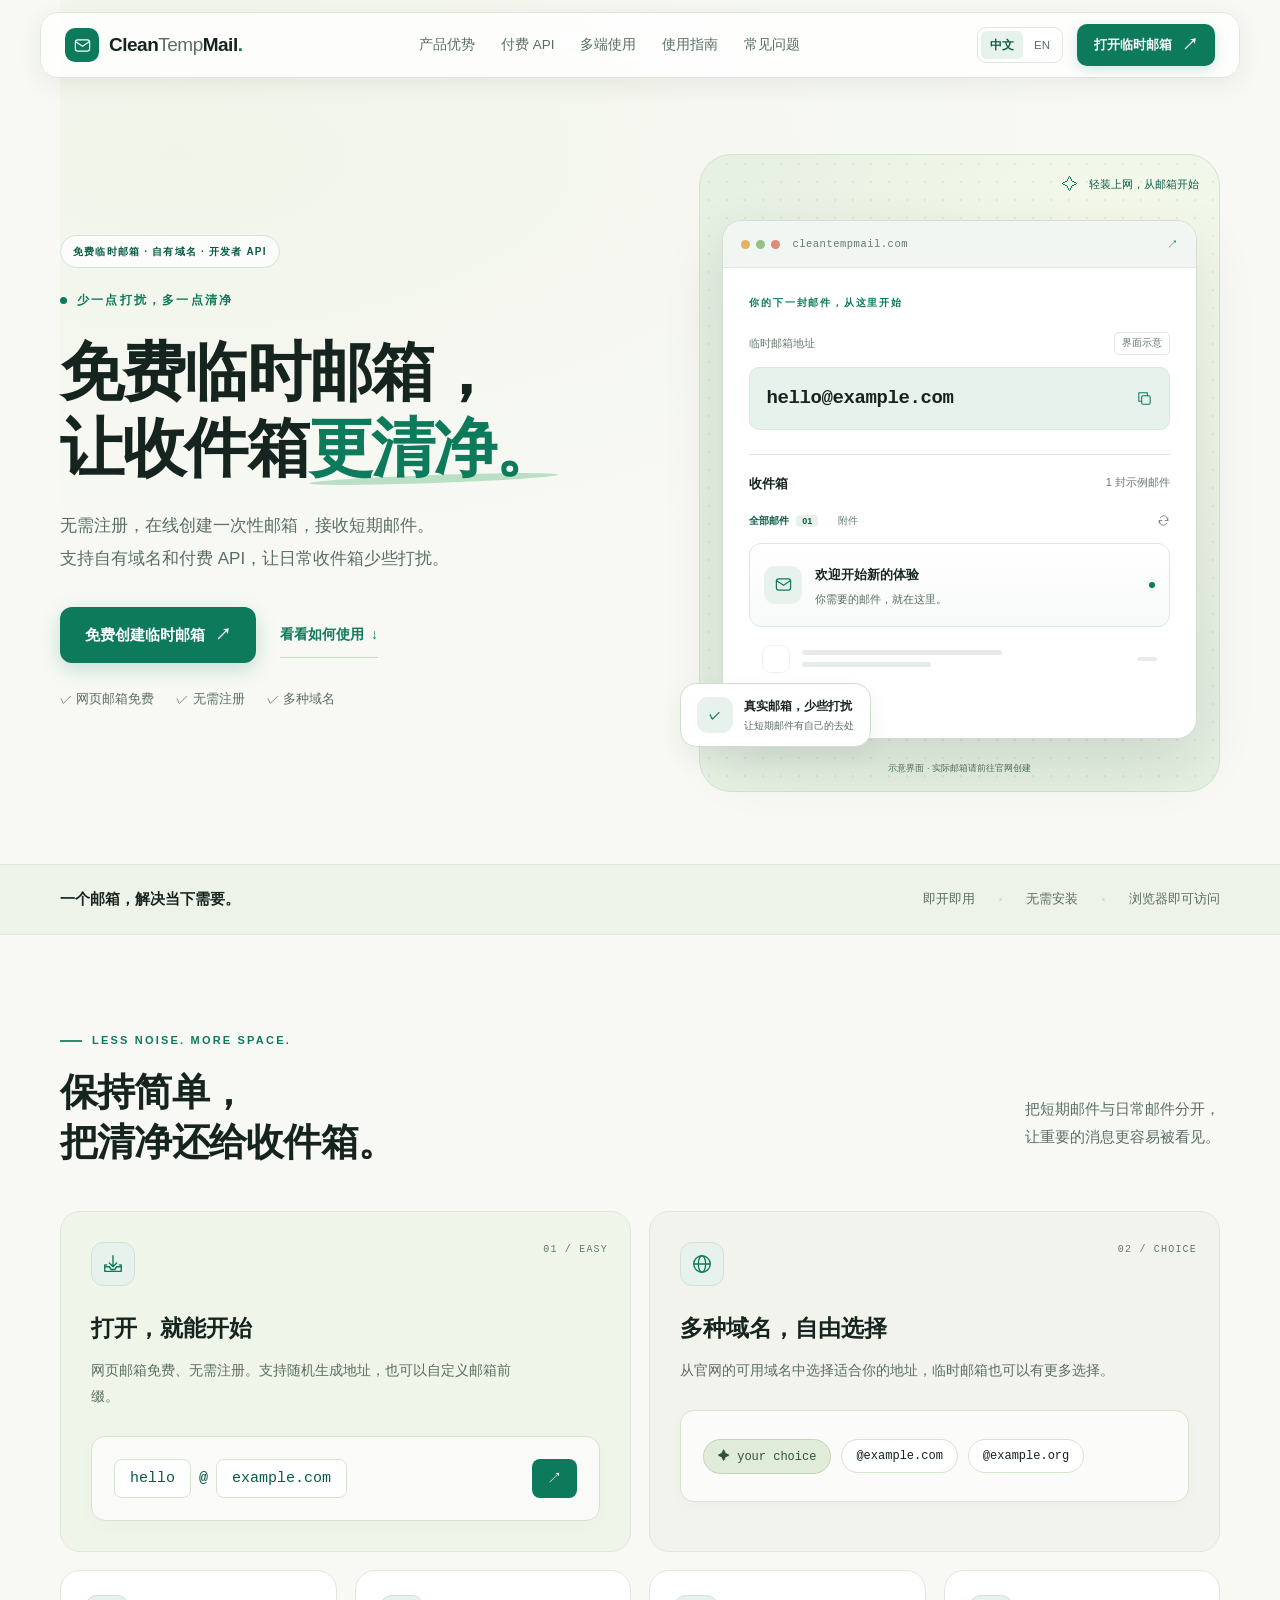
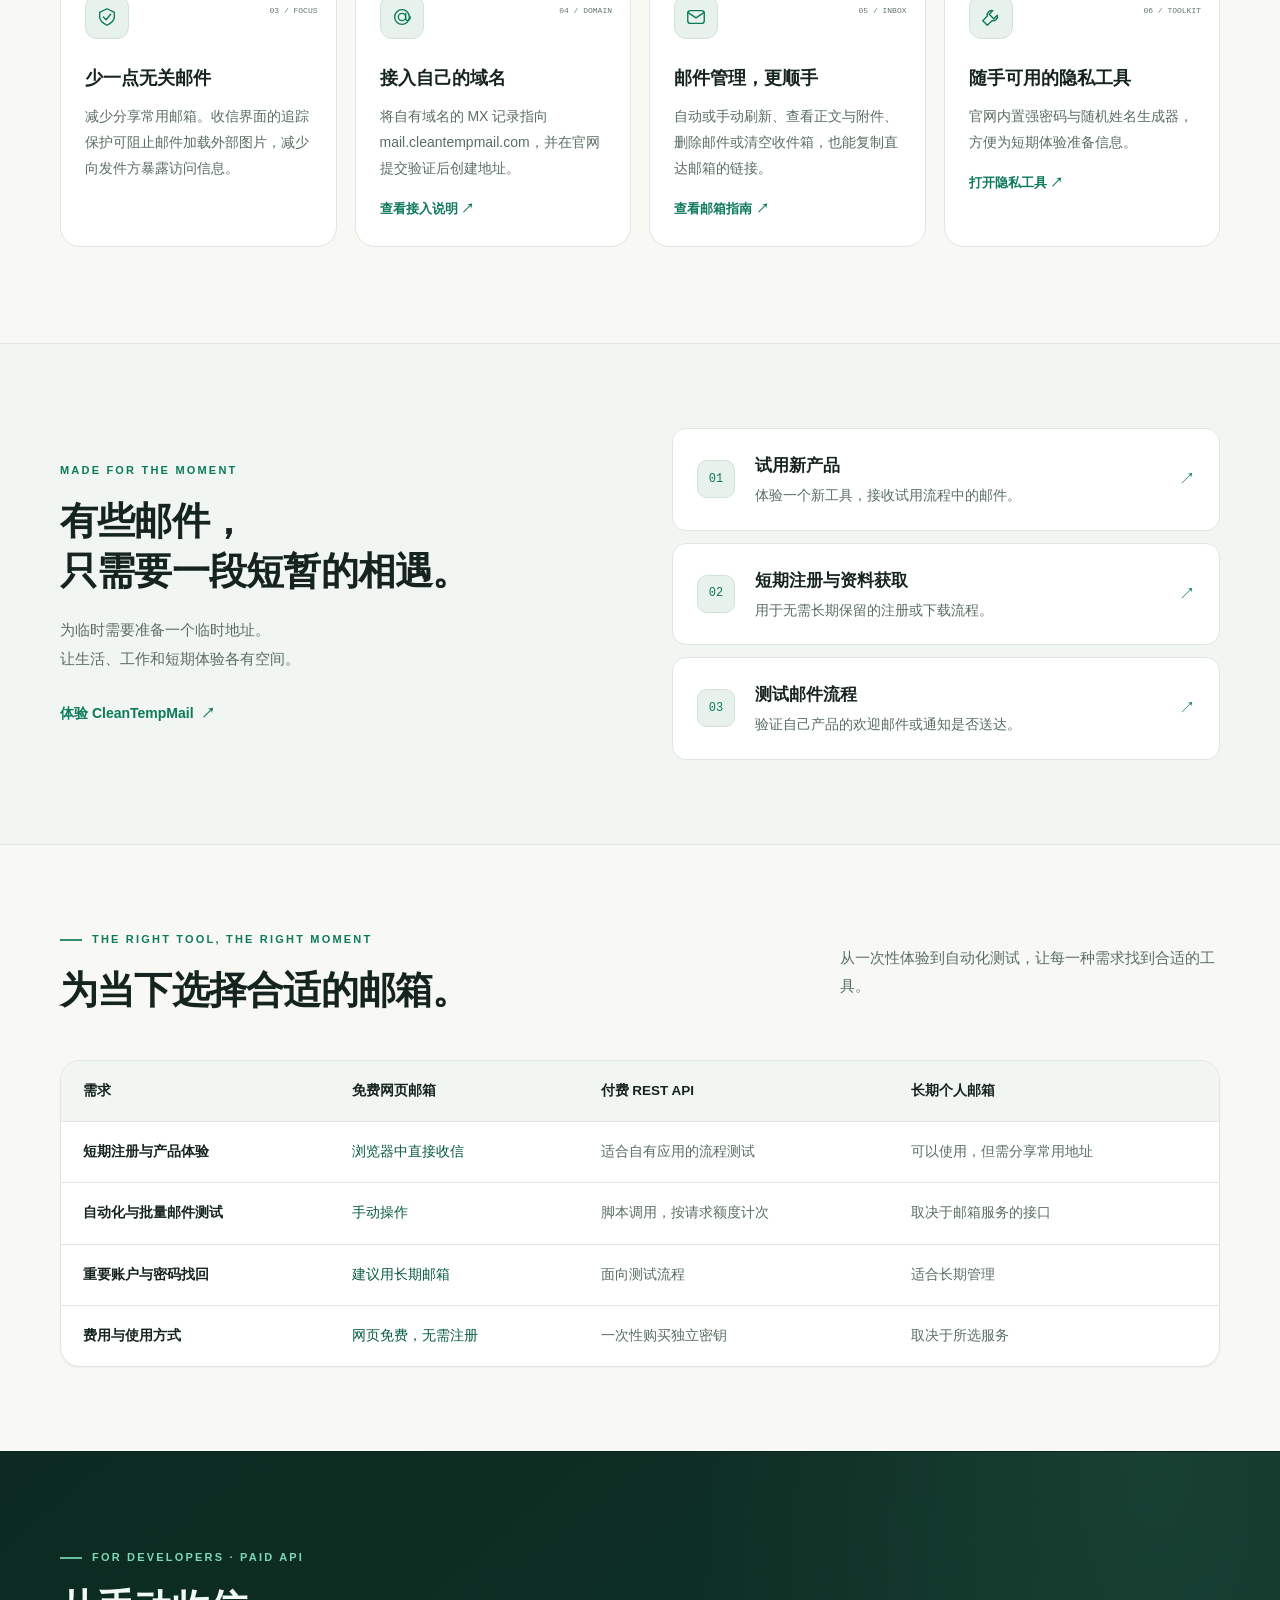
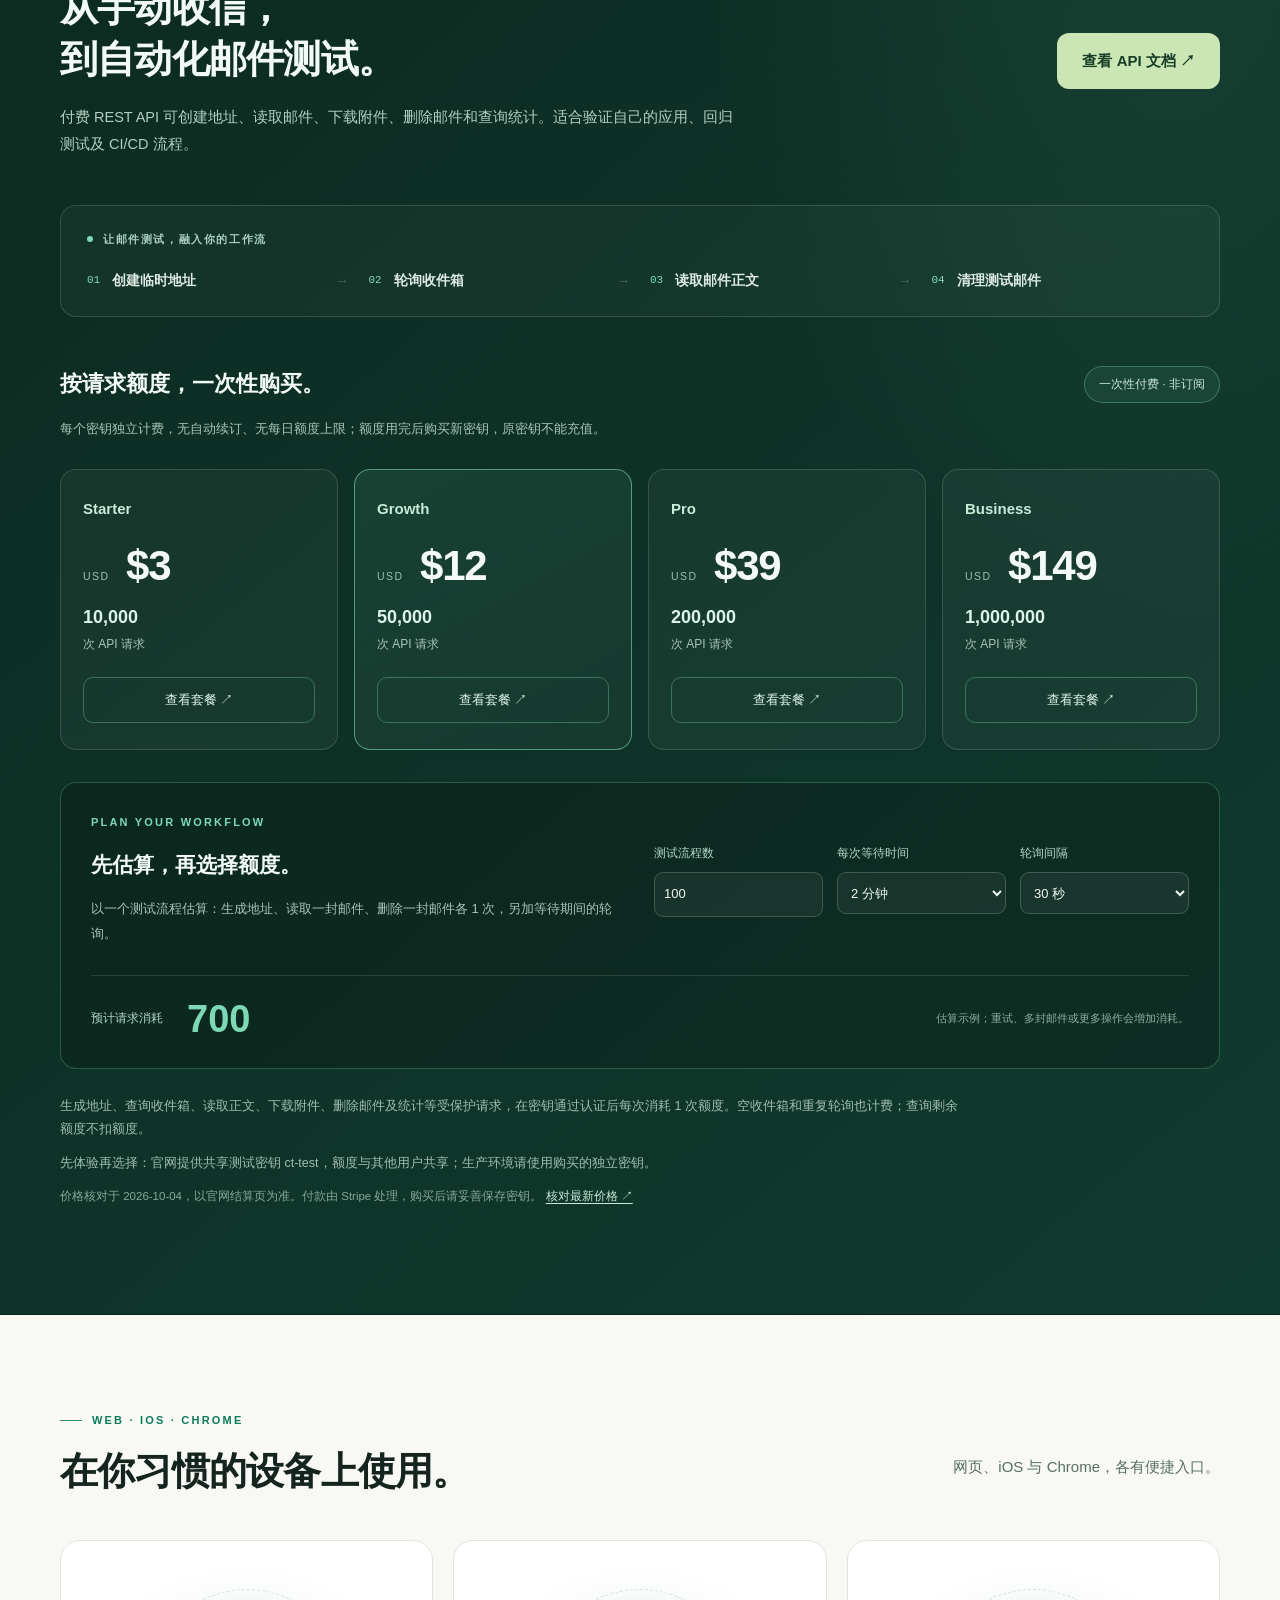
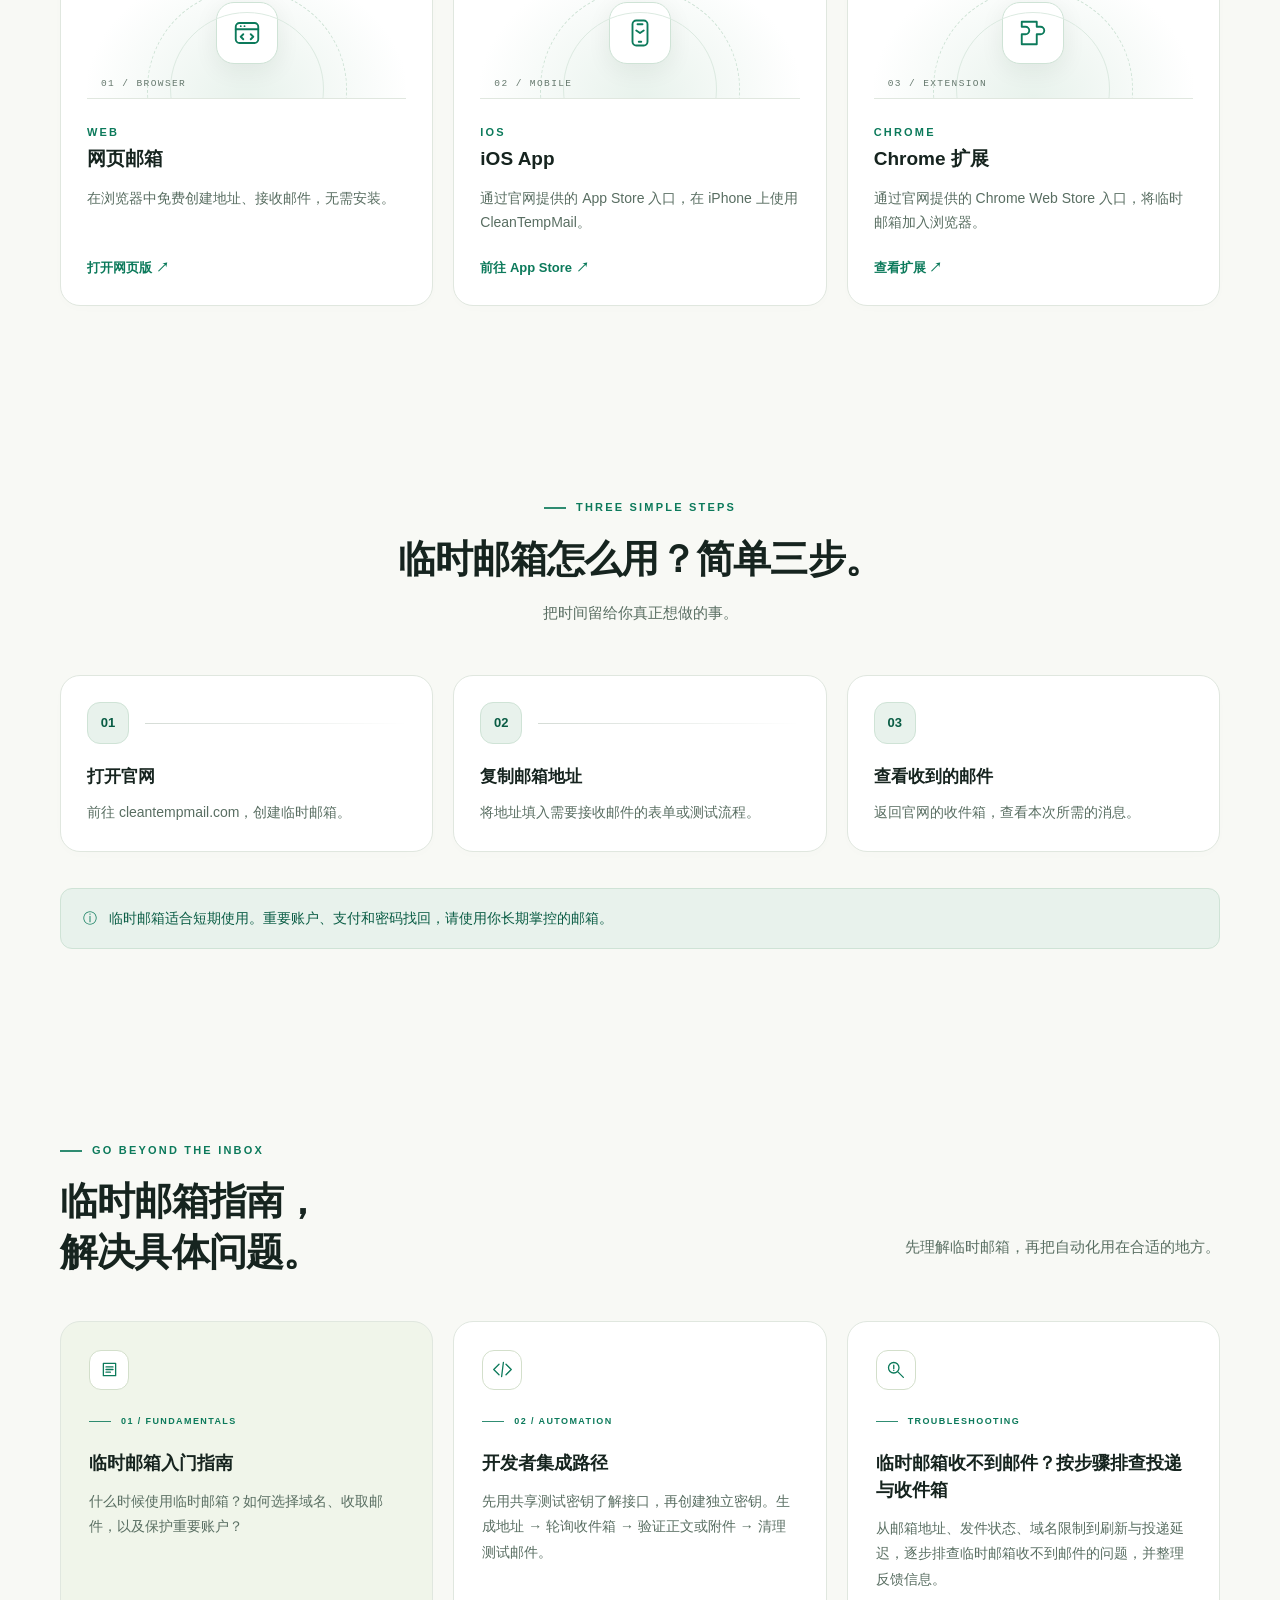
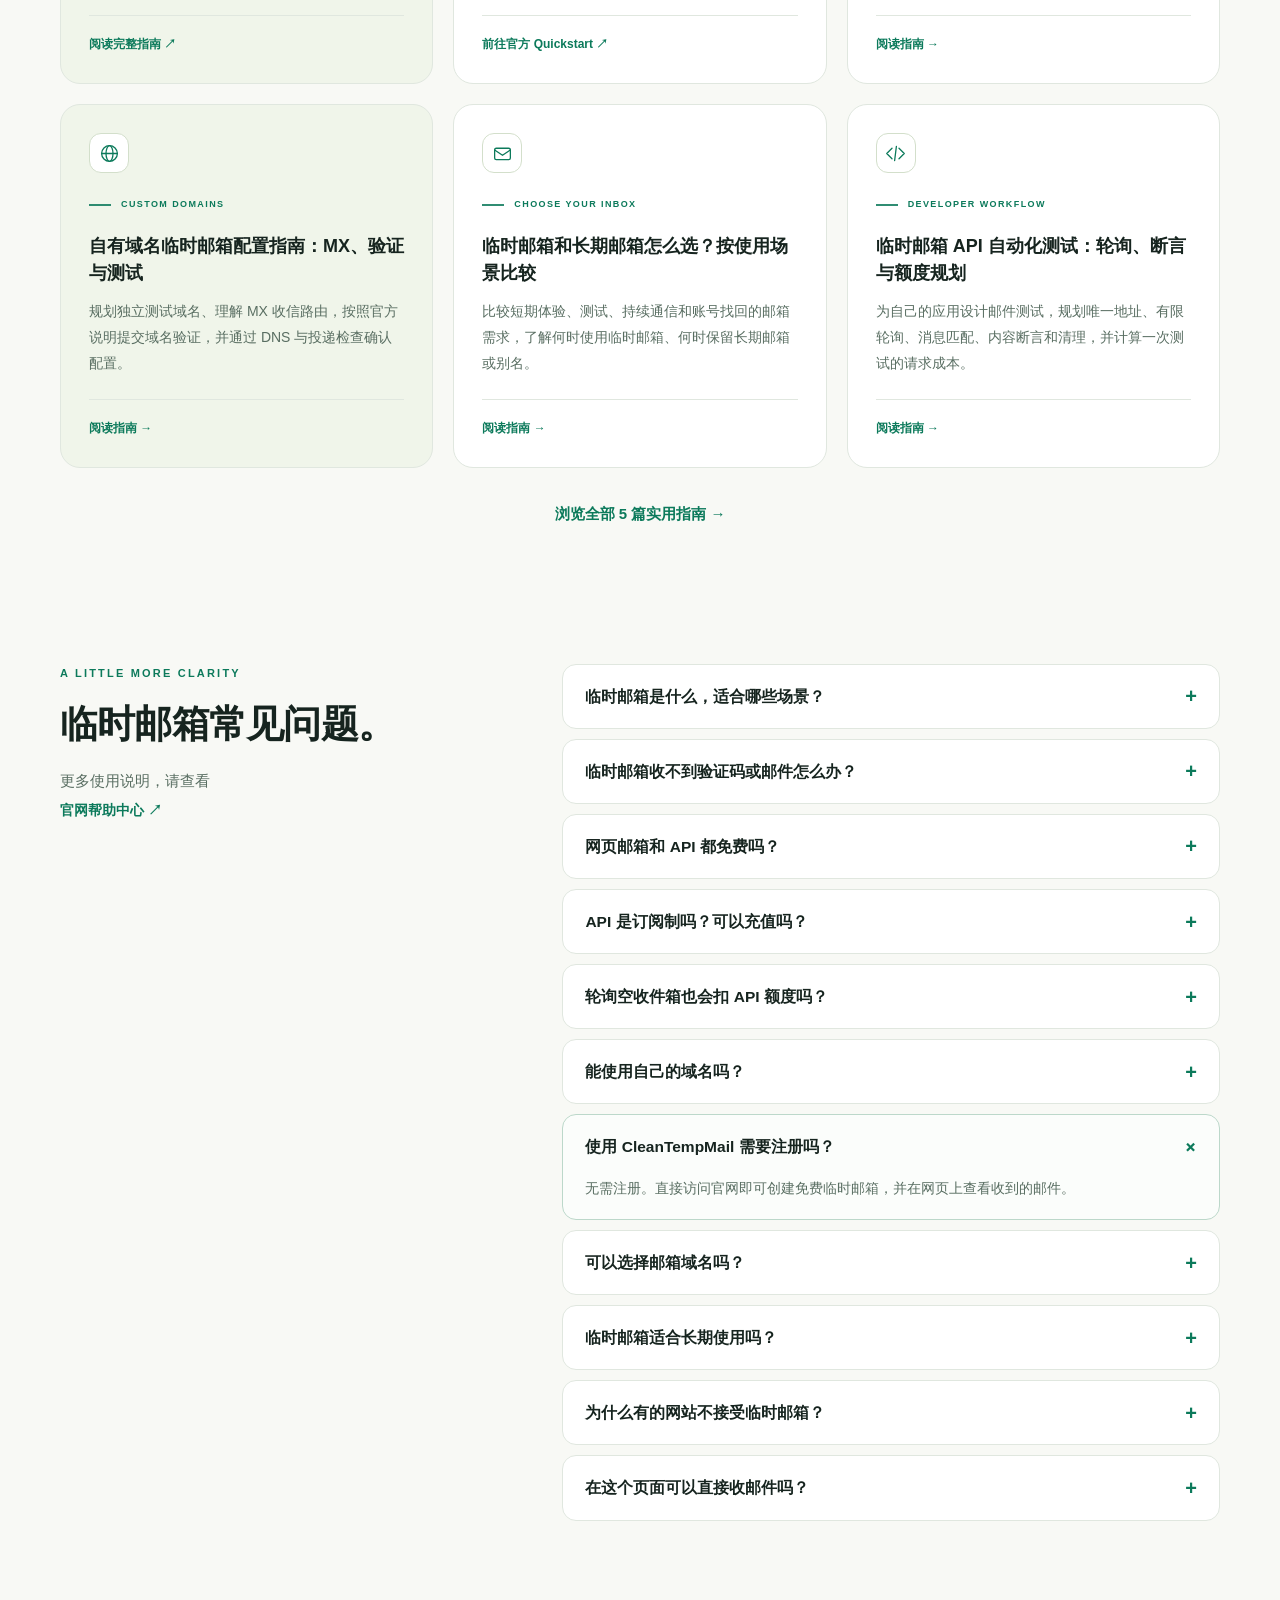
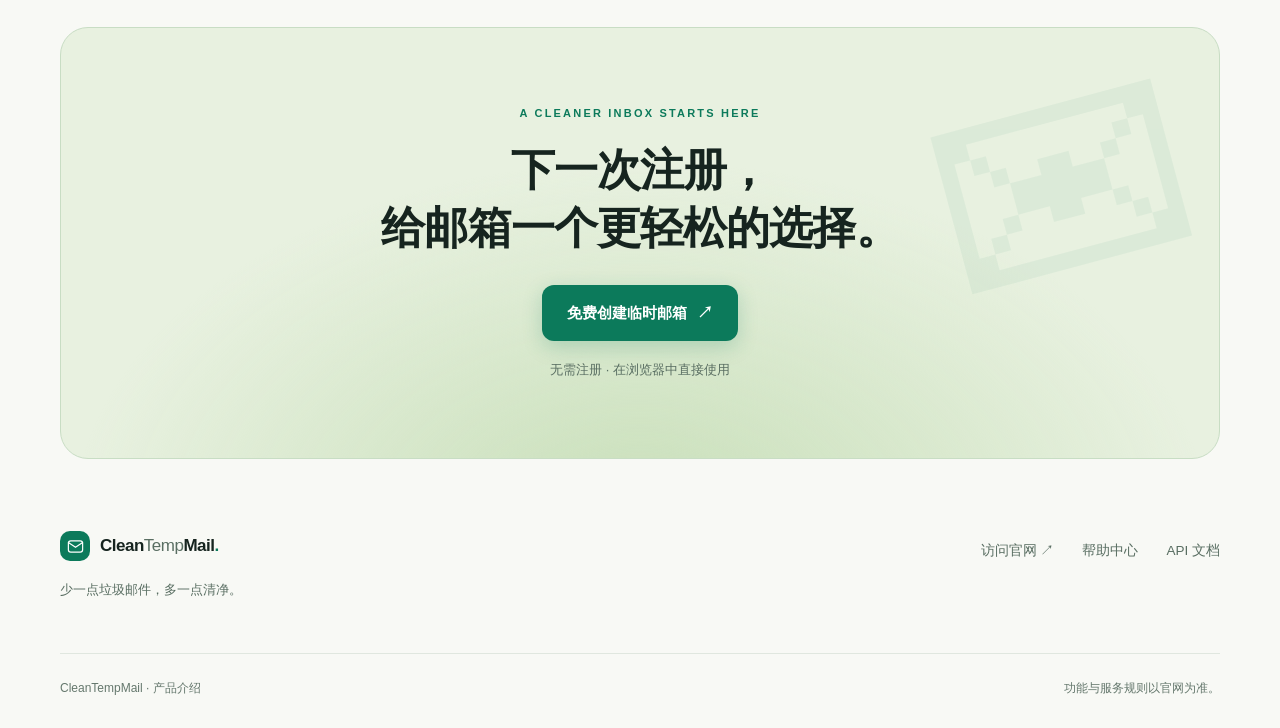
==== commit a6386254: "Improve bilingual SEO and guide navigation Align metadata and language URLs across 14 pages, add con" ====
--- a/site/index.html
+++ b/site/index.html
@@ -3,26 +3,27 @@
 <head>
 <meta charset="utf-8"><meta name="viewport" content="width=device-width,initial-scale=1">
 <meta name="theme-color" content="#f8f9f5">
-<title>CleanTempMail｜免费临时邮箱、自有域名与付费 API</title>
-<meta name="description" content="CleanTempMail 提供免费网页临时邮箱、付费 REST API、自有域名接入、隐私工具、iOS App 和 Chrome 扩展。了解一次性 API 请求套餐。">
-<meta property="og:type" content="website"><meta property="og:locale" content="zh_CN"><meta property="og:title" content="CleanTempMail｜免费临时邮箱、自有域名与付费 API"><meta property="og:description" content="免费网页邮箱与一次性付费 API，自有域名、隐私工具及多端入口。">
+<title>免费临时邮箱｜无需注册、在线收邮件 - CleanTempMail</title>
+<meta name="description" content="使用 CleanTempMail 免费临时邮箱，无需注册即可在线创建地址、接收短期邮件。了解一次性邮箱的使用方法、自有域名接入、收不到邮件的排查步骤，以及付费 API 自动化测试。">
+<meta property="og:type" content="website"><meta property="og:locale" content="zh_CN"><meta property="og:title" content="免费临时邮箱｜无需注册、在线收邮件 - CleanTempMail"><meta property="og:description" content="使用 CleanTempMail 免费临时邮箱，无需注册即可在线创建地址、接收短期邮件。了解一次性邮箱的使用方法、自有域名接入、收不到邮件的排查步骤，以及付费 API 自动化测试。">
 <link rel="icon" href="./assets/favicon.svg" type="image/svg+xml"><link rel="stylesheet" href="./assets/style.css">
 <link rel="canonical" href="https://cleantempmailcom.github.io/cleantempmail-pages/">
 <link rel="alternate" hreflang="zh-CN" href="https://cleantempmailcom.github.io/cleantempmail-pages/"><link rel="alternate" hreflang="en" href="https://cleantempmailcom.github.io/cleantempmail-pages/en/"><link rel="alternate" hreflang="x-default" href="https://cleantempmailcom.github.io/cleantempmail-pages/">
 <meta property="og:url" content="https://cleantempmailcom.github.io/cleantempmail-pages/">
-<script src="./assets/language.js" data-zh="./" data-en="./en/"></script>
-<link rel="stylesheet" href="./assets/polish.css">
+<script src="./assets/language.js" defer data-zh="./" data-en="./en/"></script>
 <meta name="robots" content="index,follow,max-image-preview:large">
-<meta property="og:site_name" content="CleanTempMail"><meta property="og:image" content="https://cleantempmailcom.github.io/cleantempmail-pages/assets/social.png"><meta property="og:image:width" content="1200"><meta property="og:image:height" content="630"><meta property="og:image:alt" content="CleanTempMail — Free web inbox and paid API">
-<meta name="twitter:card" content="summary_large_image"><meta name="twitter:title" content="CleanTempMail｜免费临时邮箱、自有域名与付费 API"><meta name="twitter:description" content="Free web inbox · Custom domains · One-time paid API"><meta name="twitter:image" content="https://cleantempmailcom.github.io/cleantempmail-pages/assets/social.png">
+<meta property="og:site_name" content="CleanTempMail"><meta property="og:image" content="https://cleantempmailcom.github.io/cleantempmail-pages/assets/social.png"><meta property="og:image:width" content="1200"><meta property="og:image:height" content="630"><meta property="og:image:alt" content="CleanTempMail — 免费网页临时邮箱与付费 API">
+<meta name="twitter:card" content="summary_large_image"><meta name="twitter:title" content="免费临时邮箱｜无需注册、在线收邮件 - CleanTempMail"><meta name="twitter:description" content="使用 CleanTempMail 免费临时邮箱，无需注册即可在线创建地址、接收短期邮件。了解一次性邮箱的使用方法、自有域名接入、收不到邮件的排查步骤，以及付费 API 自动化测试。"><meta name="twitter:image" content="https://cleantempmailcom.github.io/cleantempmail-pages/assets/social.png">
 <script src="./assets/effects.js" defer></script>
-<script type="application/ld+json">{"@context": "https://schema.org", "@graph": [{"@type": "WebSite", "@id": "https://cleantempmailcom.github.io/cleantempmail-pages/#website", "name": "CleanTempMail product guide", "url": "https://cleantempmailcom.github.io/cleantempmail-pages/", "inLanguage": ["zh-CN", "en"]}, {"@type": "WebPage", "@id": "https://cleantempmailcom.github.io/cleantempmail-pages/#webpage", "url": "https://cleantempmailcom.github.io/cleantempmail-pages/", "name": "CleanTempMail｜免费临时邮箱、自有域名与付费 API", "inLanguage": "zh-CN", "isPartOf": {"@id": "https://cleantempmailcom.github.io/cleantempmail-pages/#website"}, "about": {"@type": "SoftwareApplication", "name": "CleanTempMail", "url": "https://cleantempmail.com/", "applicationCategory": "CommunicationApplication", "operatingSystem": "Web, iOS, Chrome", "description": "Free web temporary email with separately paid API access."}}]}</script>
+<script type="application/ld+json">{"@context": "https://schema.org", "@graph": [{"@type": "WebSite", "@id": "https://cleantempmailcom.github.io/cleantempmail-pages/#website", "name": "CleanTempMail product guide", "url": "https://cleantempmailcom.github.io/cleantempmail-pages/", "inLanguage": ["zh-CN", "en"]}, {"@type": "WebPage", "@id": "https://cleantempmailcom.github.io/cleantempmail-pages/#webpage", "url": "https://cleantempmailcom.github.io/cleantempmail-pages/", "name": "免费临时邮箱｜无需注册、在线收邮件 - CleanTempMail", "inLanguage": "zh-CN", "isPartOf": {"@id": "https://cleantempmailcom.github.io/cleantempmail-pages/#website"}, "about": {"@type": "SoftwareApplication", "name": "CleanTempMail", "url": "https://cleantempmail.com/", "applicationCategory": "CommunicationApplication", "operatingSystem": "Web, iOS, Chrome", "description": "Free web temporary email with separately paid API access."}, "description": "使用 CleanTempMail 免费临时邮箱，无需注册即可在线创建地址、接收短期邮件。了解一次性邮箱的使用方法、自有域名接入、收不到邮件的排查步骤，以及付费 API 自动化测试。"}]}</script>
+<meta property="og:locale:alternate" content="en_US">
+<meta name="twitter:image:alt" content="CleanTempMail — 免费网页临时邮箱与付费 API">
 </head>
 <body><div class="ambient" aria-hidden="true"><i></i><i></i><i></i></div><div class="reading-progress" aria-hidden="true"></div>
 <a class="skip" href="#main">跳到主要内容</a>
-<header class="header"><div class="wrap nav"><a class="brand" href="#" aria-label="CleanTempMail 首页"><span class="brand-icon" aria-hidden="true"><svg class="" viewBox="0 0 24 24" fill="none" stroke="currentColor" stroke-width="1.5" stroke-linecap="round" stroke-linejoin="round" aria-hidden="true"><rect x="3" y="5" width="18" height="14" rx="3"/><path d="m3 7 9 6 9-6"/></svg></span>Clean<span>Temp</span>Mail<span class="brand-dot">.</span></a><nav aria-label="主导航"><a href="#features">产品优势</a><a href="#api">付费 API</a><a href="#platforms">多端使用</a><a href="#guide">使用指南</a><a href="#faq">常见问题</a></nav><div class="nav-actions"><details class="mobile-nav"><summary aria-label="打开导航"><span></span><span></span></summary><div><a href="#features">功能</a><a href="#api">API</a><a href="#platforms">应用</a><a href="#guide">指南</a><a href="#faq">FAQ</a></div></details><div class="language-switch" role="group" aria-label="选择语言"><a href="./?lang=zh" lang="zh-CN" hreflang="zh-CN" aria-current="page">中文</a><a href="./en/?lang=en" lang="en" hreflang="en">EN</a></div><a class="button small" href="https://cleantempmail.com/">打开临时邮箱 <span aria-hidden="true">↗</span></a></div></div></header>
+<header class="header"><div class="wrap nav"><a class="brand" href="#" aria-label="CleanTempMail 首页"><span class="brand-icon" aria-hidden="true"><svg class="" viewBox="0 0 24 24" fill="none" stroke="currentColor" stroke-width="1.5" stroke-linecap="round" stroke-linejoin="round" aria-hidden="true"><rect x="3" y="5" width="18" height="14" rx="3"/><path d="m3 7 9 6 9-6"/></svg></span>Clean<span>Temp</span>Mail<span class="brand-dot">.</span></a><nav aria-label="主导航"><a href="#features">产品优势</a><a href="#api">付费 API</a><a href="#platforms">多端使用</a><a href="#guide">使用指南</a><a href="#faq">常见问题</a></nav><div class="nav-actions"><details class="mobile-nav"><summary aria-label="打开导航"><span></span><span></span></summary><div><a href="#features">功能</a><a href="#api">API</a><a href="#platforms">应用</a><a href="#guide">指南</a><a href="#faq">FAQ</a></div></details><div class="language-switch" role="group" aria-label="选择语言"><a href="./" lang="zh-CN" hreflang="zh-CN" aria-current="page">中文</a><a href="./en/" lang="en" hreflang="en">EN</a></div><a class="button small" href="https://cleantempmail.com/">打开临时邮箱 <span aria-hidden="true">↗</span></a></div></div></header>
 <main id="main">
-<section class="hero wrap"><div class="hero-copy"><div class="hero-product-label">免费临时邮箱 · 自有域名 · 开发者 API</div><div class="eyebrow"><span class="status-dot"></span> 少一点打扰，多一点清净</div><h1>给真实邮箱，<br>留一点<span class="accent">清净。</span></h1><p class="lead">不是每一次注册，都需要交出你的常用邮箱。<br class="desktop">用一个临时地址，接收当下需要的邮件。</p><div class="hero-actions"><a class="button" href="https://cleantempmail.com/">免费创建临时邮箱 <span aria-hidden="true">↗</span></a><a class="text-link" href="#how">看看如何使用 <span aria-hidden="true">↓</span></a></div><div class="hero-checks"><span>✓ 网页邮箱免费</span><span>✓ 无需注册</span><span>✓ 多种域名</span></div></div>
+<section class="hero wrap"><div class="hero-copy"><div class="hero-product-label">免费临时邮箱 · 自有域名 · 开发者 API</div><div class="eyebrow"><span class="status-dot"></span> 少一点打扰，多一点清净</div><h1>免费临时邮箱，<br>让收件箱<span class="accent">更清净。</span></h1><p class="lead">无需注册，在线创建一次性邮箱，接收短期邮件。<br class="desktop">支持自有域名和付费 API，让日常收件箱少些打扰。</p><div class="hero-actions"><a class="button" href="https://cleantempmail.com/">免费创建临时邮箱 <span aria-hidden="true">↗</span></a><a class="text-link" href="#how">看看如何使用 <span aria-hidden="true">↓</span></a></div><div class="hero-checks"><span>✓ 网页邮箱免费</span><span>✓ 无需注册</span><span>✓ 多种域名</span></div></div>
 <div class="hero-art"><div class="orbital-spark spark-one"></div><div class="orbital-spark spark-two"></div><div class="orbit orbit-one"></div><div class="orbit orbit-two"></div><div class="floating-pill top-pill"><span aria-hidden="true">✧</span> 轻装上网，从邮箱开始</div><div class="mail-card"><div class="mock-top"><span class="window-dots"><i></i><i></i><i></i></span><span class="mock-url">cleantempmail.com</span><span>你的临时收件箱</span><span aria-hidden="true">↗</span></div><div class="mock-body"><div class="inbox-overline">你的下一封邮件，从这里开始</div><div class="mock-label">临时邮箱地址 <span>界面示意</span></div><div class="mock-address">hello@example.com <span aria-hidden="true"><svg class="" viewBox="0 0 24 24" fill="none" stroke="currentColor" stroke-width="1.5" stroke-linecap="round" stroke-linejoin="round" aria-hidden="true"><rect x="8" y="8" width="12" height="12" rx="2"/><path d="M16 8V4H4v12h4"/></svg></span></div><div class="mock-divider"></div><div class="inbox-title">收件箱 <span>1 封示例邮件</span></div><div class="mock-tabs"><span>全部邮件 <b>01</b></span><span>附件</span><svg class="" viewBox="0 0 24 24" fill="none" stroke="currentColor" stroke-width="1.5" stroke-linecap="round" stroke-linejoin="round" aria-hidden="true"><path d="M20 7v5h-5M4 17v-5h5"/><path d="M6 7a7 7 0 0 1 12-1l2 6M4 12l2 6a7 7 0 0 0 12-1"/></svg></div><div class="message"><div class="message-icon" aria-hidden="true"><svg class="" viewBox="0 0 24 24" fill="none" stroke="currentColor" stroke-width="1.5" stroke-linecap="round" stroke-linejoin="round" aria-hidden="true"><rect x="3" y="5" width="18" height="14" rx="3"/><path d="m3 7 9 6 9-6"/></svg></div><div><strong>欢迎开始新的体验</strong><p>你需要的邮件，就在这里。</p></div><span class="message-dot"></span></div><div class="mock-empty" aria-hidden="true"><i></i><div><i></i><i></i></div><i></i></div><div class="mock-bottom"><span class="status-dot"></span> 简单、清爽，随用随开</div></div></div><div class="floating-pill bottom-pill"><span class="shield" aria-hidden="true">✓</span><div><strong>真实邮箱，少些打扰</strong><small>让短期邮件有自己的去处</small></div></div><div class="art-caption">示意界面 · 实际邮箱请前往官网创建</div></div></section>
 <div class="benefit-strip"><div class="wrap"><span>一个邮箱，解决当下需要。</span><div><span>即开即用</span><i></i><span>无需安装</span><i></i><span>浏览器即可访问</span></div></div></div>
 <section id="features" class="section wrap"><div class="section-heading"><div><div class="eyebrow">LESS NOISE. MORE SPACE.</div><h2>保持简单，<br>把清净还给收件箱。</h2></div><p>把短期邮件与日常邮件分开，<br>让重要的消息更容易被看见。</p></div><div class="features"><article class="feature feature-showcase"><span class="feature-icon" aria-hidden="true"><svg class="" viewBox="0 0 24 24" fill="none" stroke="currentColor" stroke-width="1.5" stroke-linecap="round" stroke-linejoin="round" aria-hidden="true"><path d="M12 3v12m-4-4 4 4 4-4"/><path d="M5 13H3v7h18v-7h-2M3 15h5l2 3h4l2-3h5"/></svg></span><span class="card-number">01 / EASY</span><h3>打开，就能开始</h3><p>网页邮箱免费、无需注册。支持随机生成地址，也可以自定义邮箱前缀。</p><div class="feature-visual" aria-hidden="true"><div class="feature-address"><span>hello</span><b>@</b><span>example.com</span><span>↗</span></div></div></article><article class="feature feature-showcase"><span class="feature-icon" aria-hidden="true"><svg class="" viewBox="0 0 24 24" fill="none" stroke="currentColor" stroke-width="1.5" stroke-linecap="round" stroke-linejoin="round" aria-hidden="true"><circle cx="12" cy="12" r="9"/><ellipse cx="12" cy="12" rx="4" ry="9"/><path d="M3 12h18"/></svg></span><span class="card-number">02 / CHOICE</span><h3>多种域名，自由选择</h3><p>从官网的可用域名中选择适合你的地址，临时邮箱也可以有更多选择。</p><div class="feature-visual" aria-hidden="true"><div class="feature-domains"><span>✦ your choice</span><span>@example.com</span><span>@example.org</span></div></div></article><article class="feature"><span class="feature-icon" aria-hidden="true"><svg class="" viewBox="0 0 24 24" fill="none" stroke="currentColor" stroke-width="1.5" stroke-linecap="round" stroke-linejoin="round" aria-hidden="true"><path d="m12 3 8 4v5c0 5-8 9-8 9s-8-4-8-9V7l8-4Z"/><path d="m8 12 3 3 5-6"/></svg></span><span class="card-number">03 / FOCUS</span><h3>少一点无关邮件</h3><p>减少分享常用邮箱。收信界面的追踪保护可阻止邮件加载外部图片，减少向发件方暴露访问信息。</p></article><article class="feature"><span class="feature-icon" aria-hidden="true"><svg class="" viewBox="0 0 24 24" fill="none" stroke="currentColor" stroke-width="1.5" stroke-linecap="round" stroke-linejoin="round" aria-hidden="true"><circle cx="12" cy="12" r="8"/><path d="M16 8v6c0 3 5 2 5-2"/><circle cx="12" cy="12" r="4"/></svg></span><span class="card-number">04 / DOMAIN</span><h3>接入自己的域名</h3><p>将自有域名的 MX 记录指向 mail.cleantempmail.com，并在官网提交验证后创建地址。</p><a class="text-link feature-link" href="https://cleantempmail.com/help#help-step-4">查看接入说明 ↗</a></article><article class="feature"><span class="feature-icon" aria-hidden="true"><svg class="" viewBox="0 0 24 24" fill="none" stroke="currentColor" stroke-width="1.5" stroke-linecap="round" stroke-linejoin="round" aria-hidden="true"><rect x="3" y="5" width="18" height="14" rx="3"/><path d="m3 7 9 6 9-6"/></svg></span><span class="card-number">05 / INBOX</span><h3>邮件管理，更顺手</h3><p>自动或手动刷新、查看正文与附件、删除邮件或清空收件箱，也能复制直达邮箱的链接。</p><a class="text-link feature-link" href="https://cleantempmail.com/help#help-step-2">查看邮箱指南 ↗</a></article><article class="feature"><span class="feature-icon" aria-hidden="true"><svg class="" viewBox="0 0 24 24" fill="none" stroke="currentColor" stroke-width="1.5" stroke-linecap="round" stroke-linejoin="round" aria-hidden="true"><path d="M14 5a5 5 0 0 0-6 6L3 16l5 5 5-5a5 5 0 0 0 6-6l-4 4-5-5 4-4Z"/></svg></span><span class="card-number">06 / TOOLKIT</span><h3>随手可用的隐私工具</h3><p>官网内置强密码与随机姓名生成器，方便为短期体验准备信息。</p><a class="text-link feature-link" href="https://cleantempmail.com/">打开隐私工具 ↗</a></article></div></section>
@@ -30,9 +31,9 @@
 <section class="section wrap comparison-section"><div class="section-heading"><div><div class="eyebrow">THE RIGHT TOOL, THE RIGHT MOMENT</div><h2>为当下选择合适的邮箱。</h2></div><p>从一次性体验到自动化测试，让每一种需求找到合适的工具。</p></div><div class="table-scroll" tabindex="0" role="region" aria-label="邮箱使用方式对比"><table><caption class="sr-only">为当下选择合适的邮箱。</caption><thead><tr><th scope="col">需求</th><th scope="col">免费网页邮箱</th><th scope="col">付费 REST API</th><th scope="col">长期个人邮箱</th></tr></thead><tbody><tr><th scope="row">短期注册与产品体验</th><td>浏览器中直接收信</td><td>适合自有应用的流程测试</td><td>可以使用，但需分享常用地址</td></tr><tr><th scope="row">自动化与批量邮件测试</th><td>手动操作</td><td>脚本调用，按请求额度计次</td><td>取决于邮箱服务的接口</td></tr><tr><th scope="row">重要账户与密码找回</th><td>建议用长期邮箱</td><td>面向测试流程</td><td>适合长期管理</td></tr><tr><th scope="row">费用与使用方式</th><td>网页免费，无需注册</td><td>一次性购买独立密钥</td><td>取决于所选服务</td></tr></tbody></table></div></section>
 <section id="api" class="api-section"><div class="wrap"><div class="api-heading"><div><div class="eyebrow">FOR DEVELOPERS · PAID API</div><h2>从手动收信，<br>到自动化邮件测试。</h2><p>付费 REST API 可创建地址、读取邮件、下载附件、删除邮件和查询统计。适合验证自己的应用、回归测试及 CI/CD 流程。</p></div><a class="button" href="https://cleantempmail.com/api#api-reference">查看 API 文档 ↗</a></div><div class="api-workflow"><div class="workflow-label"><span class="status-dot"></span>让邮件测试，融入你的工作流</div><ol><li><span>01</span><strong>创建临时地址</strong><b aria-hidden="true">→</b></li><li><span>02</span><strong>轮询收件箱</strong><b aria-hidden="true">→</b></li><li><span>03</span><strong>读取邮件正文</strong><b aria-hidden="true">→</b></li><li><span>04</span><strong>清理测试邮件</strong><b aria-hidden="true">→</b></li></ol></div><div class="pricing-heading"><h3>按请求额度，一次性购买。</h3><span class="api-badge">一次性付费 · 非订阅</span></div><p class="api-description">每个密钥独立计费，无自动续订、无每日额度上限；额度用完后购买新密钥，原密钥不能充值。</p><div class="plan-grid"><article class="plan-card"><h3>Starter</h3><div class="plan-price"><span>USD</span> $3</div><p class="plan-quota"><strong>10,000</strong> 次 API 请求</p><a class="plan-link" href="https://cleantempmail.com/api#api-plan-starter">查看套餐 ↗</a></article><article class="plan-card"><h3>Growth</h3><div class="plan-price"><span>USD</span> $12</div><p class="plan-quota"><strong>50,000</strong> 次 API 请求</p><a class="plan-link" href="https://cleantempmail.com/api#api-plan-growth">查看套餐 ↗</a></article><article class="plan-card"><h3>Pro</h3><div class="plan-price"><span>USD</span> $39</div><p class="plan-quota"><strong>200,000</strong> 次 API 请求</p><a class="plan-link" href="https://cleantempmail.com/api#api-plan-pro">查看套餐 ↗</a></article><article class="plan-card"><h3>Business</h3><div class="plan-price"><span>USD</span> $149</div><p class="plan-quota"><strong>1,000,000</strong> 次 API 请求</p><a class="plan-link" href="https://cleantempmail.com/api#api-plan-business">查看套餐 ↗</a></article></div><div class="quota-estimator"><div><div class="eyebrow">PLAN YOUR WORKFLOW</div><h3>先估算，再选择额度。</h3><p>以一个测试流程估算：生成地址、读取一封邮件、删除一封邮件各 1 次，另加等待期间的轮询。</p></div><form class="quota-form"><label for="runs">测试流程数<input id="runs" type="number" min="1" max="10000" step="1" value="100" inputmode="numeric"></label><label for="window">每次等待时间<select id="window"><option value="60">1 分钟</option><option value="120" selected>2 分钟</option><option value="300">5 分钟</option></select></label><label for="interval">轮询间隔<select id="interval"><option value="10">10 秒</option><option value="30" selected>30 秒</option><option value="60">60 秒</option></select></label></form><div class="estimate-output"><span>预计请求消耗</span><output id="quota-result" for="runs window interval" aria-live="polite">700</output><small>估算示例；重试、多封邮件或更多操作会增加消耗。</small></div></div><div class="api-notes"><p>生成地址、查询收件箱、读取正文、下载附件、删除邮件及统计等受保护请求，在密钥通过认证后每次消耗 1 次额度。空收件箱和重复轮询也计费；查询剩余额度不扣额度。</p><p>先体验再选择：官网提供共享测试密钥 ct-test，额度与其他用户共享；生产环境请使用购买的独立密钥。</p><p class="price-date">价格核对于 2026-10-04，以官网结算页为准。付款由 Stripe 处理，购买后请妥善保存密钥。 <a href="https://cleantempmail.com/api#api-plans">核对最新价格 ↗</a></p></div></div></section>
 <section id="platforms" class="section wrap"><div class="section-heading"><div><div class="eyebrow">WEB · iOS · CHROME</div><h2>在你习惯的设备上使用。</h2></div><p>网页、iOS 与 Chrome，各有便捷入口。</p></div><div class="platform-grid"><article class="platform-card"><div class="platform-visual" aria-hidden="true"><div class="platform-orbit"></div><span><svg class="" viewBox="0 0 24 24" fill="none" stroke="currentColor" stroke-width="1.5" stroke-linecap="round" stroke-linejoin="round" aria-hidden="true"><rect x="3" y="4" width="18" height="16" rx="3"/><path d="M3 9h18M7 6.5h.01M10 6.5h.01M9 13l-2 2 2 2m6-4 2 2-2 2"/></svg></span><i>01 / BROWSER</i></div><span class="eyebrow">WEB</span><h3>网页邮箱</h3><p>在浏览器中免费创建地址、接收邮件，无需安装。</p><a class="text-link" href="https://cleantempmail.com/">打开网页版 ↗</a></article><article class="platform-card"><div class="platform-visual" aria-hidden="true"><div class="platform-orbit"></div><span><svg class="" viewBox="0 0 24 24" fill="none" stroke="currentColor" stroke-width="1.5" stroke-linecap="round" stroke-linejoin="round" aria-hidden="true"><rect x="6" y="2" width="12" height="20" rx="3"/><path d="M10 5h4M11 19h2"/><path d="m9 10 3 2 3-2"/></svg></span><i>02 / MOBILE</i></div><span class="eyebrow">iOS</span><h3>iOS App</h3><p>通过官网提供的 App Store 入口，在 iPhone 上使用 CleanTempMail。</p><a class="text-link" href="https://apps.apple.com/app/cleantempmail/id6804115132">前往 App Store ↗</a></article><article class="platform-card"><div class="platform-visual" aria-hidden="true"><div class="platform-orbit"></div><span><svg class="" viewBox="0 0 24 24" fill="none" stroke="currentColor" stroke-width="1.5" stroke-linecap="round" stroke-linejoin="round" aria-hidden="true"><path d="M9 3h6v4h3a3 3 0 1 1 0 6h-3v8H3v-8h3a3 3 0 1 0 0-6H3V3h6Z"/></svg></span><i>03 / EXTENSION</i></div><span class="eyebrow">CHROME</span><h3>Chrome 扩展</h3><p>通过官网提供的 Chrome Web Store 入口，将临时邮箱加入浏览器。</p><a class="text-link" href="https://chrome.google.com/webstore/detail/ckdnbgkaiffdkkgfplbbicegcbakimdg">查看扩展 ↗</a></article></div></section>
-<section id="how" class="section wrap"><div class="center-heading"><div class="eyebrow">THREE SIMPLE STEPS</div><h2>从打开到收信，简单三步。</h2><p>把时间留给你真正想做的事。</p></div><div class="steps"><article><div class="step-top"><span>01</span><div></div></div><h3>打开官网</h3><p>前往 cleantempmail.com，创建临时邮箱。</p></article><article><div class="step-top"><span>02</span><div></div></div><h3>复制邮箱地址</h3><p>将地址填入需要接收邮件的表单或测试流程。</p></article><article><div class="step-top"><span>03</span></div><h3>查看收到的邮件</h3><p>返回官网的收件箱，查看本次所需的消息。</p></article></div><div class="usage-note"><span aria-hidden="true">ⓘ</span> 临时邮箱适合短期使用。重要账户、支付和密码找回，请使用你长期掌控的邮箱。</div></section>
-<section id="guide" class="section wrap guide-section"><div class="section-heading"><div><div class="eyebrow">GO BEYOND THE INBOX</div><h2>让每一次使用，都更有把握。</h2></div><p>先理解临时邮箱，再把自动化用在合适的地方。</p></div><div class="guide-grid"><article class="guide-card"><span class="guide-icon" aria-hidden="true"><svg viewBox="0 0 24 24" fill="none" stroke="currentColor" stroke-width="1.5" stroke-linecap="round" stroke-linejoin="round"><path d="M5 5h14v14H5zM8 9h8M8 12h8M8 15h5"/></svg></span><div class="eyebrow">01 / FUNDAMENTALS</div><h3>临时邮箱入门指南</h3><p>什么时候使用临时邮箱？如何选择域名、收取邮件，以及保护重要账户？</p><a class="text-link" href="./guide/temporary-email.html">阅读完整指南 ↗</a></article><article class="guide-card"><span class="guide-icon" aria-hidden="true"><svg viewBox="0 0 24 24" fill="none" stroke="currentColor" stroke-width="1.5" stroke-linecap="round" stroke-linejoin="round"><path d="m8 6-6 6 6 6m8-12 6 6-6 6m-3-14-2 16"/></svg></span><div class="eyebrow">02 / AUTOMATION</div><h3>开发者集成路径</h3><p>先用共享测试密钥了解接口，再创建独立密钥。生成地址 → 轮询收件箱 → 验证正文或附件 → 清理测试邮件。</p><a class="text-link" href="https://cleantempmail.com/api#api-quickstart">前往官方 Quickstart ↗</a></article><article class="guide-card"><span class="guide-icon" aria-hidden="true"><svg viewBox="0 0 24 24" fill="none" stroke="currentColor" stroke-width="1.5" stroke-linecap="round" stroke-linejoin="round"><circle cx="10" cy="10" r="6"/><path d="m15 15 6 6M10 7v4m0 2v.1"/></svg></span><div class="eyebrow">TROUBLESHOOTING</div><h3><a href="./guide/email-not-received.html">临时邮箱收不到邮件？按步骤排查投递与收件箱</a></h3><p>从邮箱地址、发件状态、域名限制到刷新与投递延迟，逐步排查临时邮箱收不到邮件的问题，并整理反馈信息。</p><a class="text-link" href="./guide/email-not-received.html">阅读指南 →</a></article><article class="guide-card"><span class="guide-icon" aria-hidden="true"><svg viewBox="0 0 24 24" fill="none" stroke="currentColor" stroke-width="1.5" stroke-linecap="round" stroke-linejoin="round"><circle cx="12" cy="12" r="9"/><ellipse cx="12" cy="12" rx="4" ry="9"/><path d="M3 12h18"/></svg></span><div class="eyebrow">CUSTOM DOMAINS</div><h3><a href="./guide/custom-domain-email.html">自有域名临时邮箱配置指南：MX、验证与测试</a></h3><p>规划独立测试域名、理解 MX 收信路由，按照官方说明提交域名验证，并通过 DNS 与投递检查确认配置。</p><a class="text-link" href="./guide/custom-domain-email.html">阅读指南 →</a></article><article class="guide-card"><span class="guide-icon" aria-hidden="true"><svg viewBox="0 0 24 24" fill="none" stroke="currentColor" stroke-width="1.5" stroke-linecap="round" stroke-linejoin="round"><rect x="3" y="6" width="18" height="13" rx="2"/><path d="m3 8 9 6 9-6"/></svg></span><div class="eyebrow">CHOOSE YOUR INBOX</div><h3><a href="./guide/temporary-vs-permanent-email.html">临时邮箱和长期邮箱怎么选？按使用场景比较</a></h3><p>比较短期体验、测试、持续通信和账号找回的邮箱需求，了解何时使用临时邮箱、何时保留长期邮箱或别名。</p><a class="text-link" href="./guide/temporary-vs-permanent-email.html">阅读指南 →</a></article><article class="guide-card"><span class="guide-icon" aria-hidden="true"><svg viewBox="0 0 24 24" fill="none" stroke="currentColor" stroke-width="1.5" stroke-linecap="round" stroke-linejoin="round"><path d="m8 6-6 6 6 6m8-12 6 6-6 6m-3-14-2 16"/></svg></span><div class="eyebrow">DEVELOPER WORKFLOW</div><h3><a href="./guide/email-testing-api.html">临时邮箱 API 自动化测试：轮询、断言与额度规划</a></h3><p>为自己的应用设计邮件测试，规划唯一地址、有限轮询、消息匹配、内容断言和清理，并计算一次测试的请求成本。</p><a class="text-link" href="./guide/email-testing-api.html">阅读指南 →</a></article></div><p class="guide-center-link"><a class="text-link" href="./guide/index.html">浏览全部 5 篇实用指南 →</a></p></section>
-<section id="faq" class="faq-section wrap"><div><div class="eyebrow">A LITTLE MORE CLARITY</div><h2>你可能还想知道。</h2><p>更多使用说明，请查看<br><a class="text-link" href="https://cleantempmail.com/help">官网帮助中心 ↗</a></p></div><div class="faq-list"><details><summary>网页邮箱和 API 都免费吗？<span aria-hidden="true">+</span></summary><p>网页临时邮箱免费、无需注册。API 面向自动化调用，独立密钥按请求额度一次性购买；共享测试密钥仅供体验。</p></details><details><summary>API 是订阅制吗？可以充值吗？<span aria-hidden="true">+</span></summary><p>不是订阅，没有自动续订。每次购买生成一个独立密钥，额度不能追加到原密钥；需要更多额度时购买新密钥。</p></details><details><summary>轮询空收件箱也会扣 API 额度吗？<span aria-hidden="true">+</span></summary><p>会。受保护 API 在密钥通过认证后即计次，空结果、重复轮询及部分处理错误仍会消耗额度。公开域名列表和剩余额度查询不扣额度。</p></details><details><summary>能使用自己的域名吗？<span aria-hidden="true">+</span></summary><p>可以。按官网说明配置 MX 记录，并在自有域名入口提交验证。域名接入与可用情况以官网为准。</p></details><details open><summary>使用 CleanTempMail 需要注册吗？<span aria-hidden="true">+</span></summary><p>无需注册。直接访问官网即可创建免费临时邮箱，并在网页上查看收到的邮件。</p></details><details><summary>可以选择邮箱域名吗？<span aria-hidden="true">+</span></summary><p>可以。官网提供多种可用域名供选择；具体域名及可用情况以官网实时显示为准。</p></details><details><summary>临时邮箱适合长期使用吗？<span aria-hidden="true">+</span></summary><p>建议用于短期体验与测试。对于长期账户、重要资料和密码找回，使用你长期掌控的个人邮箱更合适。</p></details><details><summary>为什么有的网站不接受临时邮箱？<span aria-hidden="true">+</span></summary><p>不同网站有自己的邮箱验证规则，部分服务会限制临时邮箱。请遵守对方的使用规则。</p></details><details><summary>在这个页面可以直接收邮件吗？<span aria-hidden="true">+</span></summary><p>这是 CleanTempMail 的宣传页面。点击“免费创建临时邮箱”进入官网，即可使用实际的邮箱功能。</p></details></div></section>
+<section id="how" class="section wrap"><div class="center-heading"><div class="eyebrow">THREE SIMPLE STEPS</div><h2>临时邮箱怎么用？简单三步。</h2><p>把时间留给你真正想做的事。</p></div><div class="steps"><article><div class="step-top"><span>01</span><div></div></div><h3>打开官网</h3><p>前往 cleantempmail.com，创建临时邮箱。</p></article><article><div class="step-top"><span>02</span><div></div></div><h3>复制邮箱地址</h3><p>将地址填入需要接收邮件的表单或测试流程。</p></article><article><div class="step-top"><span>03</span></div><h3>查看收到的邮件</h3><p>返回官网的收件箱，查看本次所需的消息。</p></article></div><div class="usage-note"><span aria-hidden="true">ⓘ</span> 临时邮箱适合短期使用。重要账户、支付和密码找回，请使用你长期掌控的邮箱。</div></section>
+<section id="guide" class="section wrap guide-section"><div class="section-heading"><div><div class="eyebrow">GO BEYOND THE INBOX</div><h2>临时邮箱指南，<br>解决具体问题。</h2></div><p>先理解临时邮箱，再把自动化用在合适的地方。</p></div><div class="guide-grid"><article class="guide-card"><span class="guide-icon" aria-hidden="true"><svg viewBox="0 0 24 24" fill="none" stroke="currentColor" stroke-width="1.5" stroke-linecap="round" stroke-linejoin="round"><path d="M5 5h14v14H5zM8 9h8M8 12h8M8 15h5"/></svg></span><div class="eyebrow">01 / FUNDAMENTALS</div><h3>临时邮箱入门指南</h3><p>什么时候使用临时邮箱？如何选择域名、收取邮件，以及保护重要账户？</p><a class="text-link" href="./guide/temporary-email.html">阅读完整指南 ↗</a></article><article class="guide-card"><span class="guide-icon" aria-hidden="true"><svg viewBox="0 0 24 24" fill="none" stroke="currentColor" stroke-width="1.5" stroke-linecap="round" stroke-linejoin="round"><path d="m8 6-6 6 6 6m8-12 6 6-6 6m-3-14-2 16"/></svg></span><div class="eyebrow">02 / AUTOMATION</div><h3>开发者集成路径</h3><p>先用共享测试密钥了解接口，再创建独立密钥。生成地址 → 轮询收件箱 → 验证正文或附件 → 清理测试邮件。</p><a class="text-link" href="https://cleantempmail.com/api#api-quickstart">前往官方 Quickstart ↗</a></article><article class="guide-card"><span class="guide-icon" aria-hidden="true"><svg viewBox="0 0 24 24" fill="none" stroke="currentColor" stroke-width="1.5" stroke-linecap="round" stroke-linejoin="round"><circle cx="10" cy="10" r="6"/><path d="m15 15 6 6M10 7v4m0 2v.1"/></svg></span><div class="eyebrow">TROUBLESHOOTING</div><h3><a href="./guide/email-not-received.html">临时邮箱收不到邮件？按步骤排查投递与收件箱</a></h3><p>从邮箱地址、发件状态、域名限制到刷新与投递延迟，逐步排查临时邮箱收不到邮件的问题，并整理反馈信息。</p><a class="text-link" href="./guide/email-not-received.html">阅读指南 →</a></article><article class="guide-card"><span class="guide-icon" aria-hidden="true"><svg viewBox="0 0 24 24" fill="none" stroke="currentColor" stroke-width="1.5" stroke-linecap="round" stroke-linejoin="round"><circle cx="12" cy="12" r="9"/><ellipse cx="12" cy="12" rx="4" ry="9"/><path d="M3 12h18"/></svg></span><div class="eyebrow">CUSTOM DOMAINS</div><h3><a href="./guide/custom-domain-email.html">自有域名临时邮箱配置指南：MX、验证与测试</a></h3><p>规划独立测试域名、理解 MX 收信路由，按照官方说明提交域名验证，并通过 DNS 与投递检查确认配置。</p><a class="text-link" href="./guide/custom-domain-email.html">阅读指南 →</a></article><article class="guide-card"><span class="guide-icon" aria-hidden="true"><svg viewBox="0 0 24 24" fill="none" stroke="currentColor" stroke-width="1.5" stroke-linecap="round" stroke-linejoin="round"><rect x="3" y="6" width="18" height="13" rx="2"/><path d="m3 8 9 6 9-6"/></svg></span><div class="eyebrow">CHOOSE YOUR INBOX</div><h3><a href="./guide/temporary-vs-permanent-email.html">临时邮箱和长期邮箱怎么选？按使用场景比较</a></h3><p>比较短期体验、测试、持续通信和账号找回的邮箱需求，了解何时使用临时邮箱、何时保留长期邮箱或别名。</p><a class="text-link" href="./guide/temporary-vs-permanent-email.html">阅读指南 →</a></article><article class="guide-card"><span class="guide-icon" aria-hidden="true"><svg viewBox="0 0 24 24" fill="none" stroke="currentColor" stroke-width="1.5" stroke-linecap="round" stroke-linejoin="round"><path d="m8 6-6 6 6 6m8-12 6 6-6 6m-3-14-2 16"/></svg></span><div class="eyebrow">DEVELOPER WORKFLOW</div><h3><a href="./guide/email-testing-api.html">临时邮箱 API 自动化测试：轮询、断言与额度规划</a></h3><p>为自己的应用设计邮件测试，规划唯一地址、有限轮询、消息匹配、内容断言和清理，并计算一次测试的请求成本。</p><a class="text-link" href="./guide/email-testing-api.html">阅读指南 →</a></article></div><p class="guide-center-link"><a class="text-link" href="./guide/">浏览全部 5 篇实用指南 →</a></p></section>
+<section id="faq" class="faq-section wrap"><div><div class="eyebrow">A LITTLE MORE CLARITY</div><h2>临时邮箱常见问题。</h2><p>更多使用说明，请查看<br><a class="text-link" href="https://cleantempmail.com/help">官网帮助中心 ↗</a></p></div><div class="faq-list"><details><summary>临时邮箱是什么，适合哪些场景？<span aria-hidden="true">+</span></summary><p>临时邮箱也常被称为一次性邮箱，用独立地址接收短期需要的邮件，适合对方允许的一次性资料获取、产品体验和自己的应用测试。可以先阅读<a href="./guide/temporary-email.html">临时邮箱使用指南</a>，了解创建地址、查看邮件和管理收件箱的步骤。</p></details><details><summary>临时邮箱收不到验证码或邮件怎么办？<span aria-hidden="true">+</span></summary><p>先核对完整地址与当前收件箱是否一致，再确认发送方已经触发邮件；刷新收件箱，并按发送方提示等待或重试。若提示不接受临时地址，应使用对方允许的邮箱。查看<a href="./guide/email-not-received.html">收不到邮件的逐步排查指南</a>，定位问题发生在哪个环节。</p></details><details><summary>网页邮箱和 API 都免费吗？<span aria-hidden="true">+</span></summary><p>网页临时邮箱免费、无需注册。API 面向自动化调用，独立密钥按请求额度一次性购买；共享测试密钥仅供体验。</p></details><details><summary>API 是订阅制吗？可以充值吗？<span aria-hidden="true">+</span></summary><p>不是订阅，没有自动续订。每次购买生成一个独立密钥，额度不能追加到原密钥；需要更多额度时购买新密钥。</p></details><details><summary>轮询空收件箱也会扣 API 额度吗？<span aria-hidden="true">+</span></summary><p>会。受保护 API 在密钥通过认证后即计次，空结果、重复轮询及部分处理错误仍会消耗额度。公开域名列表和剩余额度查询不扣额度。可参考<a href="./guide/email-testing-api.html#budget">API 轮询与请求额度计算示例</a>。</p></details><details><summary>能使用自己的域名吗？<span aria-hidden="true">+</span></summary><p>可以。按官网说明配置 MX 记录，并在自有域名入口提交验证。<a href="./guide/custom-domain-email.html">自有域名临时邮箱配置指南</a>介绍了配置规划与投递检查；域名接入与可用情况以官网为准。</p></details><details open><summary>使用 CleanTempMail 需要注册吗？<span aria-hidden="true">+</span></summary><p>无需注册。直接访问官网即可创建免费临时邮箱，并在网页上查看收到的邮件。</p></details><details><summary>可以选择邮箱域名吗？<span aria-hidden="true">+</span></summary><p>可以。官网提供多种可用域名供选择；具体域名及可用情况以官网实时显示为准。</p></details><details><summary>临时邮箱适合长期使用吗？<span aria-hidden="true">+</span></summary><p>建议用于短期体验与测试。对于长期账户、重要资料和密码找回，使用你长期掌控的个人邮箱更合适。查看<a href="./guide/temporary-vs-permanent-email.html">临时邮箱、长期邮箱与别名的场景比较</a>，按后续访问需求选择。</p></details><details><summary>为什么有的网站不接受临时邮箱？<span aria-hidden="true">+</span></summary><p>不同网站有自己的邮箱验证规则，部分服务会限制临时邮箱。请遵守对方的使用规则。</p></details><details><summary>在这个页面可以直接收邮件吗？<span aria-hidden="true">+</span></summary><p>这是 CleanTempMail 的宣传页面。点击“免费创建临时邮箱”进入官网，即可使用实际的邮箱功能。</p></details></div></section>
 <section class="cta wrap"><div class="cta-decoration" aria-hidden="true">✉</div><div class="eyebrow">A CLEANER INBOX STARTS HERE</div><h2>下一次注册，<br>给邮箱一个更轻松的选择。</h2><a class="button" href="https://cleantempmail.com/">免费创建临时邮箱 <span aria-hidden="true">↗</span></a><p>无需注册 · 在浏览器中直接使用</p></section>
 </main>
 <a class="back-top" href="#main" aria-label="返回顶部">↑</a><footer class="wrap footer"><div><a class="brand" href="https://cleantempmail.com/"><span class="brand-icon" aria-hidden="true"><svg class="" viewBox="0 0 24 24" fill="none" stroke="currentColor" stroke-width="1.5" stroke-linecap="round" stroke-linejoin="round" aria-hidden="true"><rect x="3" y="5" width="18" height="14" rx="3"/><path d="m3 7 9 6 9-6"/></svg></span>Clean<span>Temp</span>Mail<span class="brand-dot">.</span></a><p>少一点垃圾邮件，多一点清净。</p></div><div class="footer-links"><a href="https://cleantempmail.com/">访问官网 ↗</a><a href="https://cleantempmail.com/help">帮助中心</a><a href="https://cleantempmail.com/api">API 文档</a></div><div class="footer-bottom"><span>CleanTempMail · 产品介绍</span><span>功能与服务规则以官网为准。</span></div></footer>
--- a/site/assets/style.css
+++ b/site/assets/style.css
@@ -341,6 +341,7 @@
 .faq-list summary span{color:var(--accent);font-size:20px;line-height:1;transition:transform .2s;flex-shrink:0}
 .faq-list details[open] summary span{transform:rotate(45deg)}
 .faq-list details p{color:var(--muted);font-size:14px;margin:14px 0 0;line-height:1.9}
+.faq-list details p a{color:var(--accent-deep);text-decoration:underline;text-underline-offset:4px;text-decoration-color:#b9d8ca}
 
 /* ---------- CTA ---------- */
 .cta{position:relative;overflow:hidden;border:1px solid #c8ddc4;border-radius:28px;text-align:center;
@@ -618,4 +619,4 @@
   .feature,.platform-card,.guide-card,.plan-card,.api-section,.use-section,.cta,.steps article,.faq-list details,.usage-note{background:#fff;color:#111;border-color:#ccc;box-shadow:none}
   h1,h2,h3,p,td,th,li,a,summary{color:#111!important}
   .motion-enabled .reveal{opacity:1!important;translate:none!important}
-}+}
